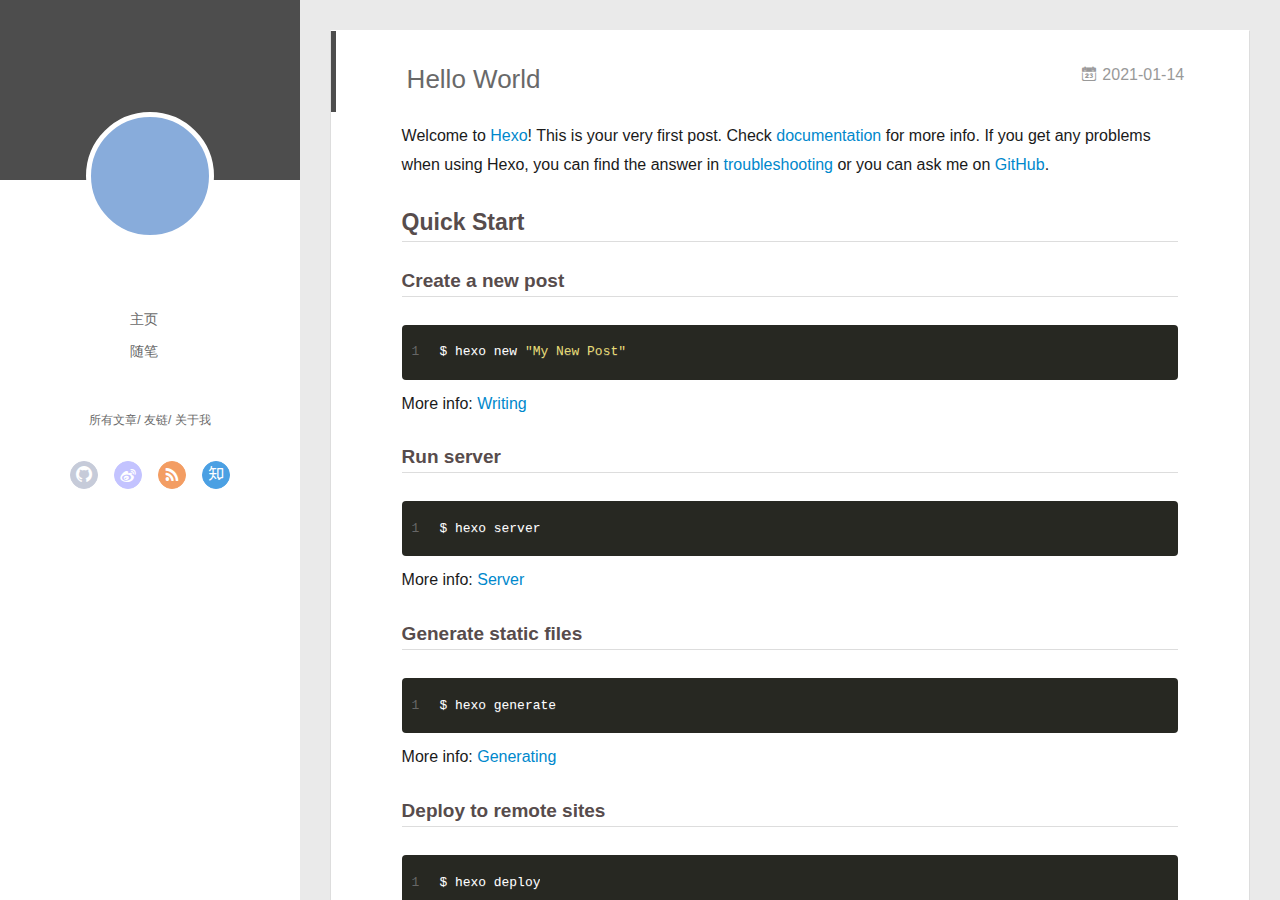
==== index.html @ de4c2cee "Site updated: 2021-01-14 13:20:26" ====
<!DOCTYPE html>
<html>
<head>
  <meta charset="utf-8">
  
  <meta name="renderer" content="webkit">
  <meta http-equiv="X-UA-Compatible" content="IE=edge" >
  <link rel="dns-prefetch" href="http://example.com">
  <title>Hexo</title>
  <meta name="viewport" content="width=device-width, initial-scale=1, maximum-scale=1">
  <meta property="og:type" content="website">
<meta property="og:title" content="Hexo">
<meta property="og:url" content="http://example.com/index.html">
<meta property="og:site_name" content="Hexo">
<meta property="og:locale" content="en_US">
<meta property="article:author" content="John Doe">
<meta name="twitter:card" content="summary">
  
    <link rel="alternative" href="/atom.xml" title="Hexo" type="application/atom+xml">
  
  
    <link rel="icon" href="/favicon.png">
  
  <link rel="stylesheet" type="text/css" href="/./main.0cf68a.css">
  <style type="text/css">
  
    #container.show {
      background: linear-gradient(200deg,#a0cfe4,#e8c37e);
    }
  </style>
  

  

<meta name="generator" content="Hexo 5.3.0"></head>

<body>
  <div id="container" q-class="show:isCtnShow">
    <canvas id="anm-canvas" class="anm-canvas"></canvas>
    <div class="left-col" q-class="show:isShow">
      
<div class="overlay" style="background: #4d4d4d"></div>
<div class="intrude-less">
	<header id="header" class="inner">
		<a href="/" class="profilepic">
			<img src="" class="js-avatar">
		</a>
		<hgroup>
		  <h1 class="header-author"><a href="/"></a></h1>
		</hgroup>
		

		<nav class="header-menu">
			<ul>
			
				<li><a href="/">主页</a></li>
	        
				<li><a href="/tags/%E9%9A%8F%E7%AC%94/">随笔</a></li>
	        
			</ul>
		</nav>
		<nav class="header-smart-menu">
    		
    			
    			<a q-on="click: openSlider(e, 'innerArchive')" href="javascript:void(0)">所有文章</a>
    			
            
    			
    			<a q-on="click: openSlider(e, 'friends')" href="javascript:void(0)">友链</a>
    			
            
    			
    			<a q-on="click: openSlider(e, 'aboutme')" href="javascript:void(0)">关于我</a>
    			
            
		</nav>
		<nav class="header-nav">
			<div class="social">
				
					<a class="github" target="_blank" href="#" title="github"><i class="icon-github"></i></a>
		        
					<a class="weibo" target="_blank" href="#" title="weibo"><i class="icon-weibo"></i></a>
		        
					<a class="rss" target="_blank" href="#" title="rss"><i class="icon-rss"></i></a>
		        
					<a class="zhihu" target="_blank" href="#" title="zhihu"><i class="icon-zhihu"></i></a>
		        
			</div>
		</nav>
	</header>		
</div>

    </div>
    <div class="mid-col" q-class="show:isShow,hide:isShow|isFalse">
      
<nav id="mobile-nav">
  	<div class="overlay js-overlay" style="background: #4d4d4d"></div>
	<div class="btnctn js-mobile-btnctn">
  		<div class="slider-trigger list" q-on="click: openSlider(e)"><i class="icon icon-sort"></i></div>
	</div>
	<div class="intrude-less">
		<header id="header" class="inner">
			<div class="profilepic">
				<img src="" class="js-avatar">
			</div>
			<hgroup>
			  <h1 class="header-author js-header-author"></h1>
			</hgroup>
			
			
			
				
			
				
			
			
			
			<nav class="header-nav">
				<div class="social">
					
						<a class="github" target="_blank" href="#" title="github"><i class="icon-github"></i></a>
			        
						<a class="weibo" target="_blank" href="#" title="weibo"><i class="icon-weibo"></i></a>
			        
						<a class="rss" target="_blank" href="#" title="rss"><i class="icon-rss"></i></a>
			        
						<a class="zhihu" target="_blank" href="#" title="zhihu"><i class="icon-zhihu"></i></a>
			        
				</div>
			</nav>

			<nav class="header-menu js-header-menu">
				<ul style="width: 50%">
				
				
					<li style="width: 50%"><a href="/">主页</a></li>
		        
					<li style="width: 50%"><a href="/tags/%E9%9A%8F%E7%AC%94/">随笔</a></li>
		        
				</ul>
			</nav>
		</header>				
	</div>
	<div class="mobile-mask" style="display:none" q-show="isShow"></div>
</nav>

      <div id="wrapper" class="body-wrap">
        <div class="menu-l">
          <div class="canvas-wrap">
            <canvas data-colors="#eaeaea" data-sectionHeight="100" data-contentId="js-content" id="myCanvas1" class="anm-canvas"></canvas>
          </div>
          <div id="js-content" class="content-ll">
            
  
    <article id="post-hello-world" class="article article-type-post  article-index" itemscope itemprop="blogPost">
  <div class="article-inner">
    
      <header class="article-header">
        
  
    <h1 itemprop="name">
      <a class="article-title" href="/2021/01/14/hello-world/">Hello World</a>
    </h1>
  

        
        <a href="/2021/01/14/hello-world/" class="archive-article-date">
  	<time datetime="2021-01-14T01:09:55.200Z" itemprop="datePublished"><i class="icon-calendar icon"></i>2021-01-14</time>
</a>
        
      </header>
    
    <div class="article-entry" itemprop="articleBody">
      
        <p>Welcome to <a target="_blank" rel="noopener" href="https://hexo.io/">Hexo</a>! This is your very first post. Check <a target="_blank" rel="noopener" href="https://hexo.io/docs/">documentation</a> for more info. If you get any problems when using Hexo, you can find the answer in <a target="_blank" rel="noopener" href="https://hexo.io/docs/troubleshooting.html">troubleshooting</a> or you can ask me on <a target="_blank" rel="noopener" href="https://github.com/hexojs/hexo/issues">GitHub</a>.</p>
<h2 id="Quick-Start"><a href="#Quick-Start" class="headerlink" title="Quick Start"></a>Quick Start</h2><h3 id="Create-a-new-post"><a href="#Create-a-new-post" class="headerlink" title="Create a new post"></a>Create a new post</h3><figure class="highlight bash"><table><tr><td class="gutter"><pre><span class="line">1</span><br></pre></td><td class="code"><pre><span class="line">$ hexo new <span class="string">&quot;My New Post&quot;</span></span><br></pre></td></tr></table></figure>
<p>More info: <a target="_blank" rel="noopener" href="https://hexo.io/docs/writing.html">Writing</a></p>
<h3 id="Run-server"><a href="#Run-server" class="headerlink" title="Run server"></a>Run server</h3><figure class="highlight bash"><table><tr><td class="gutter"><pre><span class="line">1</span><br></pre></td><td class="code"><pre><span class="line">$ hexo server</span><br></pre></td></tr></table></figure>
<p>More info: <a target="_blank" rel="noopener" href="https://hexo.io/docs/server.html">Server</a></p>
<h3 id="Generate-static-files"><a href="#Generate-static-files" class="headerlink" title="Generate static files"></a>Generate static files</h3><figure class="highlight bash"><table><tr><td class="gutter"><pre><span class="line">1</span><br></pre></td><td class="code"><pre><span class="line">$ hexo generate</span><br></pre></td></tr></table></figure>
<p>More info: <a target="_blank" rel="noopener" href="https://hexo.io/docs/generating.html">Generating</a></p>
<h3 id="Deploy-to-remote-sites"><a href="#Deploy-to-remote-sites" class="headerlink" title="Deploy to remote sites"></a>Deploy to remote sites</h3><figure class="highlight bash"><table><tr><td class="gutter"><pre><span class="line">1</span><br></pre></td><td class="code"><pre><span class="line">$ hexo deploy</span><br></pre></td></tr></table></figure>
<p>More info: <a target="_blank" rel="noopener" href="https://hexo.io/docs/one-command-deployment.html">Deployment</a></p>

      

      
    </div>
    <div class="article-info article-info-index">
      
      
      

      
        <p class="article-more-link">
          <a class="article-more-a" href="/2021/01/14/hello-world/">展开全文 >></a>
        </p>
      

      
      <div class="clearfix"></div>
    </div>
  </div>
</article>

<aside class="wrap-side-operation">
    <div class="mod-side-operation">
        
        <div class="jump-container" id="js-jump-container" style="display:none;">
            <a href="javascript:void(0)" class="mod-side-operation__jump-to-top">
                <i class="icon-font icon-back"></i>
            </a>
            <div id="js-jump-plan-container" class="jump-plan-container" style="top: -11px;">
                <i class="icon-font icon-plane jump-plane"></i>
            </div>
        </div>
        
        
    </div>
</aside>




  
  


          </div>
        </div>
      </div>
      <footer id="footer">
  <div class="outer">
    <div id="footer-info">
    	<div class="footer-left">
    		&copy; 2021 John Doe
    	</div>
      	<div class="footer-right">
      		<a href="http://hexo.io/" target="_blank">Hexo</a>  Theme <a href="https://github.com/litten/hexo-theme-yilia" target="_blank">Yilia</a> by Litten
      	</div>
    </div>
  </div>
</footer>
    </div>
    <script>
	var yiliaConfig = {
		mathjax: false,
		isHome: true,
		isPost: false,
		isArchive: false,
		isTag: false,
		isCategory: false,
		open_in_new: false,
		toc_hide_index: true,
		root: "/",
		innerArchive: true,
		showTags: false
	}
</script>

<script>!function(t){function n(e){if(r[e])return r[e].exports;var i=r[e]={exports:{},id:e,loaded:!1};return t[e].call(i.exports,i,i.exports,n),i.loaded=!0,i.exports}var r={};n.m=t,n.c=r,n.p="./",n(0)}([function(t,n,r){r(195),t.exports=r(191)},function(t,n,r){var e=r(3),i=r(52),o=r(27),u=r(28),c=r(53),f="prototype",a=function(t,n,r){var s,l,h,v,p=t&a.F,d=t&a.G,y=t&a.S,g=t&a.P,b=t&a.B,m=d?e:y?e[n]||(e[n]={}):(e[n]||{})[f],x=d?i:i[n]||(i[n]={}),w=x[f]||(x[f]={});d&&(r=n);for(s in r)l=!p&&m&&void 0!==m[s],h=(l?m:r)[s],v=b&&l?c(h,e):g&&"function"==typeof h?c(Function.call,h):h,m&&u(m,s,h,t&a.U),x[s]!=h&&o(x,s,v),g&&w[s]!=h&&(w[s]=h)};e.core=i,a.F=1,a.G=2,a.S=4,a.P=8,a.B=16,a.W=32,a.U=64,a.R=128,t.exports=a},function(t,n,r){var e=r(6);t.exports=function(t){if(!e(t))throw TypeError(t+" is not an object!");return t}},function(t,n){var r=t.exports="undefined"!=typeof window&&window.Math==Math?window:"undefined"!=typeof self&&self.Math==Math?self:Function("return this")();"number"==typeof __g&&(__g=r)},function(t,n){t.exports=function(t){try{return!!t()}catch(t){return!0}}},function(t,n){var r=t.exports="undefined"!=typeof window&&window.Math==Math?window:"undefined"!=typeof self&&self.Math==Math?self:Function("return this")();"number"==typeof __g&&(__g=r)},function(t,n){t.exports=function(t){return"object"==typeof t?null!==t:"function"==typeof t}},function(t,n,r){var e=r(126)("wks"),i=r(76),o=r(3).Symbol,u="function"==typeof o;(t.exports=function(t){return e[t]||(e[t]=u&&o[t]||(u?o:i)("Symbol."+t))}).store=e},function(t,n){var r={}.hasOwnProperty;t.exports=function(t,n){return r.call(t,n)}},function(t,n,r){var e=r(94),i=r(33);t.exports=function(t){return e(i(t))}},function(t,n,r){t.exports=!r(4)(function(){return 7!=Object.defineProperty({},"a",{get:function(){return 7}}).a})},function(t,n,r){var e=r(2),i=r(167),o=r(50),u=Object.defineProperty;n.f=r(10)?Object.defineProperty:function(t,n,r){if(e(t),n=o(n,!0),e(r),i)try{return u(t,n,r)}catch(t){}if("get"in r||"set"in r)throw TypeError("Accessors not supported!");return"value"in r&&(t[n]=r.value),t}},function(t,n,r){t.exports=!r(18)(function(){return 7!=Object.defineProperty({},"a",{get:function(){return 7}}).a})},function(t,n,r){var e=r(14),i=r(22);t.exports=r(12)?function(t,n,r){return e.f(t,n,i(1,r))}:function(t,n,r){return t[n]=r,t}},function(t,n,r){var e=r(20),i=r(58),o=r(42),u=Object.defineProperty;n.f=r(12)?Object.defineProperty:function(t,n,r){if(e(t),n=o(n,!0),e(r),i)try{return u(t,n,r)}catch(t){}if("get"in r||"set"in r)throw TypeError("Accessors not supported!");return"value"in r&&(t[n]=r.value),t}},function(t,n,r){var e=r(40)("wks"),i=r(23),o=r(5).Symbol,u="function"==typeof o;(t.exports=function(t){return e[t]||(e[t]=u&&o[t]||(u?o:i)("Symbol."+t))}).store=e},function(t,n,r){var e=r(67),i=Math.min;t.exports=function(t){return t>0?i(e(t),9007199254740991):0}},function(t,n,r){var e=r(46);t.exports=function(t){return Object(e(t))}},function(t,n){t.exports=function(t){try{return!!t()}catch(t){return!0}}},function(t,n,r){var e=r(63),i=r(34);t.exports=Object.keys||function(t){return e(t,i)}},function(t,n,r){var e=r(21);t.exports=function(t){if(!e(t))throw TypeError(t+" is not an object!");return t}},function(t,n){t.exports=function(t){return"object"==typeof t?null!==t:"function"==typeof t}},function(t,n){t.exports=function(t,n){return{enumerable:!(1&t),configurable:!(2&t),writable:!(4&t),value:n}}},function(t,n){var r=0,e=Math.random();t.exports=function(t){return"Symbol(".concat(void 0===t?"":t,")_",(++r+e).toString(36))}},function(t,n){var r={}.hasOwnProperty;t.exports=function(t,n){return r.call(t,n)}},function(t,n){var r=t.exports={version:"2.4.0"};"number"==typeof __e&&(__e=r)},function(t,n){t.exports=function(t){if("function"!=typeof t)throw TypeError(t+" is not a function!");return t}},function(t,n,r){var e=r(11),i=r(66);t.exports=r(10)?function(t,n,r){return e.f(t,n,i(1,r))}:function(t,n,r){return t[n]=r,t}},function(t,n,r){var e=r(3),i=r(27),o=r(24),u=r(76)("src"),c="toString",f=Function[c],a=(""+f).split(c);r(52).inspectSource=function(t){return f.call(t)},(t.exports=function(t,n,r,c){var f="function"==typeof r;f&&(o(r,"name")||i(r,"name",n)),t[n]!==r&&(f&&(o(r,u)||i(r,u,t[n]?""+t[n]:a.join(String(n)))),t===e?t[n]=r:c?t[n]?t[n]=r:i(t,n,r):(delete t[n],i(t,n,r)))})(Function.prototype,c,function(){return"function"==typeof this&&this[u]||f.call(this)})},function(t,n,r){var e=r(1),i=r(4),o=r(46),u=function(t,n,r,e){var i=String(o(t)),u="<"+n;return""!==r&&(u+=" "+r+'="'+String(e).replace(/"/g,"&quot;")+'"'),u+">"+i+"</"+n+">"};t.exports=function(t,n){var r={};r[t]=n(u),e(e.P+e.F*i(function(){var n=""[t]('"');return n!==n.toLowerCase()||n.split('"').length>3}),"String",r)}},function(t,n,r){var e=r(115),i=r(46);t.exports=function(t){return e(i(t))}},function(t,n,r){var e=r(116),i=r(66),o=r(30),u=r(50),c=r(24),f=r(167),a=Object.getOwnPropertyDescriptor;n.f=r(10)?a:function(t,n){if(t=o(t),n=u(n,!0),f)try{return a(t,n)}catch(t){}if(c(t,n))return i(!e.f.call(t,n),t[n])}},function(t,n,r){var e=r(24),i=r(17),o=r(145)("IE_PROTO"),u=Object.prototype;t.exports=Object.getPrototypeOf||function(t){return t=i(t),e(t,o)?t[o]:"function"==typeof t.constructor&&t instanceof t.constructor?t.constructor.prototype:t instanceof Object?u:null}},function(t,n){t.exports=function(t){if(void 0==t)throw TypeError("Can't call method on  "+t);return t}},function(t,n){t.exports="constructor,hasOwnProperty,isPrototypeOf,propertyIsEnumerable,toLocaleString,toString,valueOf".split(",")},function(t,n){t.exports={}},function(t,n){t.exports=!0},function(t,n){n.f={}.propertyIsEnumerable},function(t,n,r){var e=r(14).f,i=r(8),o=r(15)("toStringTag");t.exports=function(t,n,r){t&&!i(t=r?t:t.prototype,o)&&e(t,o,{configurable:!0,value:n})}},function(t,n,r){var e=r(40)("keys"),i=r(23);t.exports=function(t){return e[t]||(e[t]=i(t))}},function(t,n,r){var e=r(5),i="__core-js_shared__",o=e[i]||(e[i]={});t.exports=function(t){return o[t]||(o[t]={})}},function(t,n){var r=Math.ceil,e=Math.floor;t.exports=function(t){return isNaN(t=+t)?0:(t>0?e:r)(t)}},function(t,n,r){var e=r(21);t.exports=function(t,n){if(!e(t))return t;var r,i;if(n&&"function"==typeof(r=t.toString)&&!e(i=r.call(t)))return i;if("function"==typeof(r=t.valueOf)&&!e(i=r.call(t)))return i;if(!n&&"function"==typeof(r=t.toString)&&!e(i=r.call(t)))return i;throw TypeError("Can't convert object to primitive value")}},function(t,n,r){var e=r(5),i=r(25),o=r(36),u=r(44),c=r(14).f;t.exports=function(t){var n=i.Symbol||(i.Symbol=o?{}:e.Symbol||{});"_"==t.charAt(0)||t in n||c(n,t,{value:u.f(t)})}},function(t,n,r){n.f=r(15)},function(t,n){var r={}.toString;t.exports=function(t){return r.call(t).slice(8,-1)}},function(t,n){t.exports=function(t){if(void 0==t)throw TypeError("Can't call method on  "+t);return t}},function(t,n,r){var e=r(4);t.exports=function(t,n){return!!t&&e(function(){n?t.call(null,function(){},1):t.call(null)})}},function(t,n,r){var e=r(53),i=r(115),o=r(17),u=r(16),c=r(203);t.exports=function(t,n){var r=1==t,f=2==t,a=3==t,s=4==t,l=6==t,h=5==t||l,v=n||c;return function(n,c,p){for(var d,y,g=o(n),b=i(g),m=e(c,p,3),x=u(b.length),w=0,S=r?v(n,x):f?v(n,0):void 0;x>w;w++)if((h||w in b)&&(d=b[w],y=m(d,w,g),t))if(r)S[w]=y;else if(y)switch(t){case 3:return!0;case 5:return d;case 6:return w;case 2:S.push(d)}else if(s)return!1;return l?-1:a||s?s:S}}},function(t,n,r){var e=r(1),i=r(52),o=r(4);t.exports=function(t,n){var r=(i.Object||{})[t]||Object[t],u={};u[t]=n(r),e(e.S+e.F*o(function(){r(1)}),"Object",u)}},function(t,n,r){var e=r(6);t.exports=function(t,n){if(!e(t))return t;var r,i;if(n&&"function"==typeof(r=t.toString)&&!e(i=r.call(t)))return i;if("function"==typeof(r=t.valueOf)&&!e(i=r.call(t)))return i;if(!n&&"function"==typeof(r=t.toString)&&!e(i=r.call(t)))return i;throw TypeError("Can't convert object to primitive value")}},function(t,n,r){var e=r(5),i=r(25),o=r(91),u=r(13),c="prototype",f=function(t,n,r){var a,s,l,h=t&f.F,v=t&f.G,p=t&f.S,d=t&f.P,y=t&f.B,g=t&f.W,b=v?i:i[n]||(i[n]={}),m=b[c],x=v?e:p?e[n]:(e[n]||{})[c];v&&(r=n);for(a in r)(s=!h&&x&&void 0!==x[a])&&a in b||(l=s?x[a]:r[a],b[a]=v&&"function"!=typeof x[a]?r[a]:y&&s?o(l,e):g&&x[a]==l?function(t){var n=function(n,r,e){if(this instanceof t){switch(arguments.length){case 0:return new t;case 1:return new t(n);case 2:return new t(n,r)}return new t(n,r,e)}return t.apply(this,arguments)};return n[c]=t[c],n}(l):d&&"function"==typeof l?o(Function.call,l):l,d&&((b.virtual||(b.virtual={}))[a]=l,t&f.R&&m&&!m[a]&&u(m,a,l)))};f.F=1,f.G=2,f.S=4,f.P=8,f.B=16,f.W=32,f.U=64,f.R=128,t.exports=f},function(t,n){var r=t.exports={version:"2.4.0"};"number"==typeof __e&&(__e=r)},function(t,n,r){var e=r(26);t.exports=function(t,n,r){if(e(t),void 0===n)return t;switch(r){case 1:return function(r){return t.call(n,r)};case 2:return function(r,e){return t.call(n,r,e)};case 3:return function(r,e,i){return t.call(n,r,e,i)}}return function(){return t.apply(n,arguments)}}},function(t,n,r){var e=r(183),i=r(1),o=r(126)("metadata"),u=o.store||(o.store=new(r(186))),c=function(t,n,r){var i=u.get(t);if(!i){if(!r)return;u.set(t,i=new e)}var o=i.get(n);if(!o){if(!r)return;i.set(n,o=new e)}return o},f=function(t,n,r){var e=c(n,r,!1);return void 0!==e&&e.has(t)},a=function(t,n,r){var e=c(n,r,!1);return void 0===e?void 0:e.get(t)},s=function(t,n,r,e){c(r,e,!0).set(t,n)},l=function(t,n){var r=c(t,n,!1),e=[];return r&&r.forEach(function(t,n){e.push(n)}),e},h=function(t){return void 0===t||"symbol"==typeof t?t:String(t)},v=function(t){i(i.S,"Reflect",t)};t.exports={store:u,map:c,has:f,get:a,set:s,keys:l,key:h,exp:v}},function(t,n,r){"use strict";if(r(10)){var e=r(69),i=r(3),o=r(4),u=r(1),c=r(127),f=r(152),a=r(53),s=r(68),l=r(66),h=r(27),v=r(73),p=r(67),d=r(16),y=r(75),g=r(50),b=r(24),m=r(180),x=r(114),w=r(6),S=r(17),_=r(137),O=r(70),E=r(32),P=r(71).f,j=r(154),F=r(76),M=r(7),A=r(48),N=r(117),T=r(146),I=r(155),k=r(80),L=r(123),R=r(74),C=r(130),D=r(160),U=r(11),W=r(31),G=U.f,B=W.f,V=i.RangeError,z=i.TypeError,q=i.Uint8Array,K="ArrayBuffer",J="Shared"+K,Y="BYTES_PER_ELEMENT",H="prototype",$=Array[H],X=f.ArrayBuffer,Q=f.DataView,Z=A(0),tt=A(2),nt=A(3),rt=A(4),et=A(5),it=A(6),ot=N(!0),ut=N(!1),ct=I.values,ft=I.keys,at=I.entries,st=$.lastIndexOf,lt=$.reduce,ht=$.reduceRight,vt=$.join,pt=$.sort,dt=$.slice,yt=$.toString,gt=$.toLocaleString,bt=M("iterator"),mt=M("toStringTag"),xt=F("typed_constructor"),wt=F("def_constructor"),St=c.CONSTR,_t=c.TYPED,Ot=c.VIEW,Et="Wrong length!",Pt=A(1,function(t,n){return Tt(T(t,t[wt]),n)}),jt=o(function(){return 1===new q(new Uint16Array([1]).buffer)[0]}),Ft=!!q&&!!q[H].set&&o(function(){new q(1).set({})}),Mt=function(t,n){if(void 0===t)throw z(Et);var r=+t,e=d(t);if(n&&!m(r,e))throw V(Et);return e},At=function(t,n){var r=p(t);if(r<0||r%n)throw V("Wrong offset!");return r},Nt=function(t){if(w(t)&&_t in t)return t;throw z(t+" is not a typed array!")},Tt=function(t,n){if(!(w(t)&&xt in t))throw z("It is not a typed array constructor!");return new t(n)},It=function(t,n){return kt(T(t,t[wt]),n)},kt=function(t,n){for(var r=0,e=n.length,i=Tt(t,e);e>r;)i[r]=n[r++];return i},Lt=function(t,n,r){G(t,n,{get:function(){return this._d[r]}})},Rt=function(t){var n,r,e,i,o,u,c=S(t),f=arguments.length,s=f>1?arguments[1]:void 0,l=void 0!==s,h=j(c);if(void 0!=h&&!_(h)){for(u=h.call(c),e=[],n=0;!(o=u.next()).done;n++)e.push(o.value);c=e}for(l&&f>2&&(s=a(s,arguments[2],2)),n=0,r=d(c.length),i=Tt(this,r);r>n;n++)i[n]=l?s(c[n],n):c[n];return i},Ct=function(){for(var t=0,n=arguments.length,r=Tt(this,n);n>t;)r[t]=arguments[t++];return r},Dt=!!q&&o(function(){gt.call(new q(1))}),Ut=function(){return gt.apply(Dt?dt.call(Nt(this)):Nt(this),arguments)},Wt={copyWithin:function(t,n){return D.call(Nt(this),t,n,arguments.length>2?arguments[2]:void 0)},every:function(t){return rt(Nt(this),t,arguments.length>1?arguments[1]:void 0)},fill:function(t){return C.apply(Nt(this),arguments)},filter:function(t){return It(this,tt(Nt(this),t,arguments.length>1?arguments[1]:void 0))},find:function(t){return et(Nt(this),t,arguments.length>1?arguments[1]:void 0)},findIndex:function(t){return it(Nt(this),t,arguments.length>1?arguments[1]:void 0)},forEach:function(t){Z(Nt(this),t,arguments.length>1?arguments[1]:void 0)},indexOf:function(t){return ut(Nt(this),t,arguments.length>1?arguments[1]:void 0)},includes:function(t){return ot(Nt(this),t,arguments.length>1?arguments[1]:void 0)},join:function(t){return vt.apply(Nt(this),arguments)},lastIndexOf:function(t){return st.apply(Nt(this),arguments)},map:function(t){return Pt(Nt(this),t,arguments.length>1?arguments[1]:void 0)},reduce:function(t){return lt.apply(Nt(this),arguments)},reduceRight:function(t){return ht.apply(Nt(this),arguments)},reverse:function(){for(var t,n=this,r=Nt(n).length,e=Math.floor(r/2),i=0;i<e;)t=n[i],n[i++]=n[--r],n[r]=t;return n},some:function(t){return nt(Nt(this),t,arguments.length>1?arguments[1]:void 0)},sort:function(t){return pt.call(Nt(this),t)},subarray:function(t,n){var r=Nt(this),e=r.length,i=y(t,e);return new(T(r,r[wt]))(r.buffer,r.byteOffset+i*r.BYTES_PER_ELEMENT,d((void 0===n?e:y(n,e))-i))}},Gt=function(t,n){return It(this,dt.call(Nt(this),t,n))},Bt=function(t){Nt(this);var n=At(arguments[1],1),r=this.length,e=S(t),i=d(e.length),o=0;if(i+n>r)throw V(Et);for(;o<i;)this[n+o]=e[o++]},Vt={entries:function(){return at.call(Nt(this))},keys:function(){return ft.call(Nt(this))},values:function(){return ct.call(Nt(this))}},zt=function(t,n){return w(t)&&t[_t]&&"symbol"!=typeof n&&n in t&&String(+n)==String(n)},qt=function(t,n){return zt(t,n=g(n,!0))?l(2,t[n]):B(t,n)},Kt=function(t,n,r){return!(zt(t,n=g(n,!0))&&w(r)&&b(r,"value"))||b(r,"get")||b(r,"set")||r.configurable||b(r,"writable")&&!r.writable||b(r,"enumerable")&&!r.enumerable?G(t,n,r):(t[n]=r.value,t)};St||(W.f=qt,U.f=Kt),u(u.S+u.F*!St,"Object",{getOwnPropertyDescriptor:qt,defineProperty:Kt}),o(function(){yt.call({})})&&(yt=gt=function(){return vt.call(this)});var Jt=v({},Wt);v(Jt,Vt),h(Jt,bt,Vt.values),v(Jt,{slice:Gt,set:Bt,constructor:function(){},toString:yt,toLocaleString:Ut}),Lt(Jt,"buffer","b"),Lt(Jt,"byteOffset","o"),Lt(Jt,"byteLength","l"),Lt(Jt,"length","e"),G(Jt,mt,{get:function(){return this[_t]}}),t.exports=function(t,n,r,f){f=!!f;var a=t+(f?"Clamped":"")+"Array",l="Uint8Array"!=a,v="get"+t,p="set"+t,y=i[a],g=y||{},b=y&&E(y),m=!y||!c.ABV,S={},_=y&&y[H],j=function(t,r){var e=t._d;return e.v[v](r*n+e.o,jt)},F=function(t,r,e){var i=t._d;f&&(e=(e=Math.round(e))<0?0:e>255?255:255&e),i.v[p](r*n+i.o,e,jt)},M=function(t,n){G(t,n,{get:function(){return j(this,n)},set:function(t){return F(this,n,t)},enumerable:!0})};m?(y=r(function(t,r,e,i){s(t,y,a,"_d");var o,u,c,f,l=0,v=0;if(w(r)){if(!(r instanceof X||(f=x(r))==K||f==J))return _t in r?kt(y,r):Rt.call(y,r);o=r,v=At(e,n);var p=r.byteLength;if(void 0===i){if(p%n)throw V(Et);if((u=p-v)<0)throw V(Et)}else if((u=d(i)*n)+v>p)throw V(Et);c=u/n}else c=Mt(r,!0),u=c*n,o=new X(u);for(h(t,"_d",{b:o,o:v,l:u,e:c,v:new Q(o)});l<c;)M(t,l++)}),_=y[H]=O(Jt),h(_,"constructor",y)):L(function(t){new y(null),new y(t)},!0)||(y=r(function(t,r,e,i){s(t,y,a);var o;return w(r)?r instanceof X||(o=x(r))==K||o==J?void 0!==i?new g(r,At(e,n),i):void 0!==e?new g(r,At(e,n)):new g(r):_t in r?kt(y,r):Rt.call(y,r):new g(Mt(r,l))}),Z(b!==Function.prototype?P(g).concat(P(b)):P(g),function(t){t in y||h(y,t,g[t])}),y[H]=_,e||(_.constructor=y));var A=_[bt],N=!!A&&("values"==A.name||void 0==A.name),T=Vt.values;h(y,xt,!0),h(_,_t,a),h(_,Ot,!0),h(_,wt,y),(f?new y(1)[mt]==a:mt in _)||G(_,mt,{get:function(){return a}}),S[a]=y,u(u.G+u.W+u.F*(y!=g),S),u(u.S,a,{BYTES_PER_ELEMENT:n,from:Rt,of:Ct}),Y in _||h(_,Y,n),u(u.P,a,Wt),R(a),u(u.P+u.F*Ft,a,{set:Bt}),u(u.P+u.F*!N,a,Vt),u(u.P+u.F*(_.toString!=yt),a,{toString:yt}),u(u.P+u.F*o(function(){new y(1).slice()}),a,{slice:Gt}),u(u.P+u.F*(o(function(){return[1,2].toLocaleString()!=new y([1,2]).toLocaleString()})||!o(function(){_.toLocaleString.call([1,2])})),a,{toLocaleString:Ut}),k[a]=N?A:T,e||N||h(_,bt,T)}}else t.exports=function(){}},function(t,n){var r={}.toString;t.exports=function(t){return r.call(t).slice(8,-1)}},function(t,n,r){var e=r(21),i=r(5).document,o=e(i)&&e(i.createElement);t.exports=function(t){return o?i.createElement(t):{}}},function(t,n,r){t.exports=!r(12)&&!r(18)(function(){return 7!=Object.defineProperty(r(57)("div"),"a",{get:function(){return 7}}).a})},function(t,n,r){"use strict";var e=r(36),i=r(51),o=r(64),u=r(13),c=r(8),f=r(35),a=r(96),s=r(38),l=r(103),h=r(15)("iterator"),v=!([].keys&&"next"in[].keys()),p="keys",d="values",y=function(){return this};t.exports=function(t,n,r,g,b,m,x){a(r,n,g);var w,S,_,O=function(t){if(!v&&t in F)return F[t];switch(t){case p:case d:return function(){return new r(this,t)}}return function(){return new r(this,t)}},E=n+" Iterator",P=b==d,j=!1,F=t.prototype,M=F[h]||F["@@iterator"]||b&&F[b],A=M||O(b),N=b?P?O("entries"):A:void 0,T="Array"==n?F.entries||M:M;if(T&&(_=l(T.call(new t)))!==Object.prototype&&(s(_,E,!0),e||c(_,h)||u(_,h,y)),P&&M&&M.name!==d&&(j=!0,A=function(){return M.call(this)}),e&&!x||!v&&!j&&F[h]||u(F,h,A),f[n]=A,f[E]=y,b)if(w={values:P?A:O(d),keys:m?A:O(p),entries:N},x)for(S in w)S in F||o(F,S,w[S]);else i(i.P+i.F*(v||j),n,w);return w}},function(t,n,r){var e=r(20),i=r(100),o=r(34),u=r(39)("IE_PROTO"),c=function(){},f="prototype",a=function(){var t,n=r(57)("iframe"),e=o.length;for(n.style.display="none",r(93).appendChild(n),n.src="javascript:",t=n.contentWindow.document,t.open(),t.write("<script>document.F=Object<\/script>"),t.close(),a=t.F;e--;)delete a[f][o[e]];return a()};t.exports=Object.create||function(t,n){var r;return null!==t?(c[f]=e(t),r=new c,c[f]=null,r[u]=t):r=a(),void 0===n?r:i(r,n)}},function(t,n,r){var e=r(63),i=r(34).concat("length","prototype");n.f=Object.getOwnPropertyNames||function(t){return e(t,i)}},function(t,n){n.f=Object.getOwnPropertySymbols},function(t,n,r){var e=r(8),i=r(9),o=r(90)(!1),u=r(39)("IE_PROTO");t.exports=function(t,n){var r,c=i(t),f=0,a=[];for(r in c)r!=u&&e(c,r)&&a.push(r);for(;n.length>f;)e(c,r=n[f++])&&(~o(a,r)||a.push(r));return a}},function(t,n,r){t.exports=r(13)},function(t,n,r){var e=r(76)("meta"),i=r(6),o=r(24),u=r(11).f,c=0,f=Object.isExtensible||function(){return!0},a=!r(4)(function(){return f(Object.preventExtensions({}))}),s=function(t){u(t,e,{value:{i:"O"+ ++c,w:{}}})},l=function(t,n){if(!i(t))return"symbol"==typeof t?t:("string"==typeof t?"S":"P")+t;if(!o(t,e)){if(!f(t))return"F";if(!n)return"E";s(t)}return t[e].i},h=function(t,n){if(!o(t,e)){if(!f(t))return!0;if(!n)return!1;s(t)}return t[e].w},v=function(t){return a&&p.NEED&&f(t)&&!o(t,e)&&s(t),t},p=t.exports={KEY:e,NEED:!1,fastKey:l,getWeak:h,onFreeze:v}},function(t,n){t.exports=function(t,n){return{enumerable:!(1&t),configurable:!(2&t),writable:!(4&t),value:n}}},function(t,n){var r=Math.ceil,e=Math.floor;t.exports=function(t){return isNaN(t=+t)?0:(t>0?e:r)(t)}},function(t,n){t.exports=function(t,n,r,e){if(!(t instanceof n)||void 0!==e&&e in t)throw TypeError(r+": incorrect invocation!");return t}},function(t,n){t.exports=!1},function(t,n,r){var e=r(2),i=r(173),o=r(133),u=r(145)("IE_PROTO"),c=function(){},f="prototype",a=function(){var t,n=r(132)("iframe"),e=o.length;for(n.style.display="none",r(135).appendChild(n),n.src="javascript:",t=n.contentWindow.document,t.open(),t.write("<script>document.F=Object<\/script>"),t.close(),a=t.F;e--;)delete a[f][o[e]];return a()};t.exports=Object.create||function(t,n){var r;return null!==t?(c[f]=e(t),r=new c,c[f]=null,r[u]=t):r=a(),void 0===n?r:i(r,n)}},function(t,n,r){var e=r(175),i=r(133).concat("length","prototype");n.f=Object.getOwnPropertyNames||function(t){return e(t,i)}},function(t,n,r){var e=r(175),i=r(133);t.exports=Object.keys||function(t){return e(t,i)}},function(t,n,r){var e=r(28);t.exports=function(t,n,r){for(var i in n)e(t,i,n[i],r);return t}},function(t,n,r){"use strict";var e=r(3),i=r(11),o=r(10),u=r(7)("species");t.exports=function(t){var n=e[t];o&&n&&!n[u]&&i.f(n,u,{configurable:!0,get:function(){return this}})}},function(t,n,r){var e=r(67),i=Math.max,o=Math.min;t.exports=function(t,n){return t=e(t),t<0?i(t+n,0):o(t,n)}},function(t,n){var r=0,e=Math.random();t.exports=function(t){return"Symbol(".concat(void 0===t?"":t,")_",(++r+e).toString(36))}},function(t,n,r){var e=r(33);t.exports=function(t){return Object(e(t))}},function(t,n,r){var e=r(7)("unscopables"),i=Array.prototype;void 0==i[e]&&r(27)(i,e,{}),t.exports=function(t){i[e][t]=!0}},function(t,n,r){var e=r(53),i=r(169),o=r(137),u=r(2),c=r(16),f=r(154),a={},s={},n=t.exports=function(t,n,r,l,h){var v,p,d,y,g=h?function(){return t}:f(t),b=e(r,l,n?2:1),m=0;if("function"!=typeof g)throw TypeError(t+" is not iterable!");if(o(g)){for(v=c(t.length);v>m;m++)if((y=n?b(u(p=t[m])[0],p[1]):b(t[m]))===a||y===s)return y}else for(d=g.call(t);!(p=d.next()).done;)if((y=i(d,b,p.value,n))===a||y===s)return y};n.BREAK=a,n.RETURN=s},function(t,n){t.exports={}},function(t,n,r){var e=r(11).f,i=r(24),o=r(7)("toStringTag");t.exports=function(t,n,r){t&&!i(t=r?t:t.prototype,o)&&e(t,o,{configurable:!0,value:n})}},function(t,n,r){var e=r(1),i=r(46),o=r(4),u=r(150),c="["+u+"]",f="​",a=RegExp("^"+c+c+"*"),s=RegExp(c+c+"*$"),l=function(t,n,r){var i={},c=o(function(){return!!u[t]()||f[t]()!=f}),a=i[t]=c?n(h):u[t];r&&(i[r]=a),e(e.P+e.F*c,"String",i)},h=l.trim=function(t,n){return t=String(i(t)),1&n&&(t=t.replace(a,"")),2&n&&(t=t.replace(s,"")),t};t.exports=l},function(t,n,r){t.exports={default:r(86),__esModule:!0}},function(t,n,r){t.exports={default:r(87),__esModule:!0}},function(t,n,r){"use strict";function e(t){return t&&t.__esModule?t:{default:t}}n.__esModule=!0;var i=r(84),o=e(i),u=r(83),c=e(u),f="function"==typeof c.default&&"symbol"==typeof o.default?function(t){return typeof t}:function(t){return t&&"function"==typeof c.default&&t.constructor===c.default&&t!==c.default.prototype?"symbol":typeof t};n.default="function"==typeof c.default&&"symbol"===f(o.default)?function(t){return void 0===t?"undefined":f(t)}:function(t){return t&&"function"==typeof c.default&&t.constructor===c.default&&t!==c.default.prototype?"symbol":void 0===t?"undefined":f(t)}},function(t,n,r){r(110),r(108),r(111),r(112),t.exports=r(25).Symbol},function(t,n,r){r(109),r(113),t.exports=r(44).f("iterator")},function(t,n){t.exports=function(t){if("function"!=typeof t)throw TypeError(t+" is not a function!");return t}},function(t,n){t.exports=function(){}},function(t,n,r){var e=r(9),i=r(106),o=r(105);t.exports=function(t){return function(n,r,u){var c,f=e(n),a=i(f.length),s=o(u,a);if(t&&r!=r){for(;a>s;)if((c=f[s++])!=c)return!0}else for(;a>s;s++)if((t||s in f)&&f[s]===r)return t||s||0;return!t&&-1}}},function(t,n,r){var e=r(88);t.exports=function(t,n,r){if(e(t),void 0===n)return t;switch(r){case 1:return function(r){return t.call(n,r)};case 2:return function(r,e){return t.call(n,r,e)};case 3:return function(r,e,i){return t.call(n,r,e,i)}}return function(){return t.apply(n,arguments)}}},function(t,n,r){var e=r(19),i=r(62),o=r(37);t.exports=function(t){var n=e(t),r=i.f;if(r)for(var u,c=r(t),f=o.f,a=0;c.length>a;)f.call(t,u=c[a++])&&n.push(u);return n}},function(t,n,r){t.exports=r(5).document&&document.documentElement},function(t,n,r){var e=r(56);t.exports=Object("z").propertyIsEnumerable(0)?Object:function(t){return"String"==e(t)?t.split(""):Object(t)}},function(t,n,r){var e=r(56);t.exports=Array.isArray||function(t){return"Array"==e(t)}},function(t,n,r){"use strict";var e=r(60),i=r(22),o=r(38),u={};r(13)(u,r(15)("iterator"),function(){return this}),t.exports=function(t,n,r){t.prototype=e(u,{next:i(1,r)}),o(t,n+" Iterator")}},function(t,n){t.exports=function(t,n){return{value:n,done:!!t}}},function(t,n,r){var e=r(19),i=r(9);t.exports=function(t,n){for(var r,o=i(t),u=e(o),c=u.length,f=0;c>f;)if(o[r=u[f++]]===n)return r}},function(t,n,r){var e=r(23)("meta"),i=r(21),o=r(8),u=r(14).f,c=0,f=Object.isExtensible||function(){return!0},a=!r(18)(function(){return f(Object.preventExtensions({}))}),s=function(t){u(t,e,{value:{i:"O"+ ++c,w:{}}})},l=function(t,n){if(!i(t))return"symbol"==typeof t?t:("string"==typeof t?"S":"P")+t;if(!o(t,e)){if(!f(t))return"F";if(!n)return"E";s(t)}return t[e].i},h=function(t,n){if(!o(t,e)){if(!f(t))return!0;if(!n)return!1;s(t)}return t[e].w},v=function(t){return a&&p.NEED&&f(t)&&!o(t,e)&&s(t),t},p=t.exports={KEY:e,NEED:!1,fastKey:l,getWeak:h,onFreeze:v}},function(t,n,r){var e=r(14),i=r(20),o=r(19);t.exports=r(12)?Object.defineProperties:function(t,n){i(t);for(var r,u=o(n),c=u.length,f=0;c>f;)e.f(t,r=u[f++],n[r]);return t}},function(t,n,r){var e=r(37),i=r(22),o=r(9),u=r(42),c=r(8),f=r(58),a=Object.getOwnPropertyDescriptor;n.f=r(12)?a:function(t,n){if(t=o(t),n=u(n,!0),f)try{return a(t,n)}catch(t){}if(c(t,n))return i(!e.f.call(t,n),t[n])}},function(t,n,r){var e=r(9),i=r(61).f,o={}.toString,u="object"==typeof window&&window&&Object.getOwnPropertyNames?Object.getOwnPropertyNames(window):[],c=function(t){try{return i(t)}catch(t){return u.slice()}};t.exports.f=function(t){return u&&"[object Window]"==o.call(t)?c(t):i(e(t))}},function(t,n,r){var e=r(8),i=r(77),o=r(39)("IE_PROTO"),u=Object.prototype;t.exports=Object.getPrototypeOf||function(t){return t=i(t),e(t,o)?t[o]:"function"==typeof t.constructor&&t instanceof t.constructor?t.constructor.prototype:t instanceof Object?u:null}},function(t,n,r){var e=r(41),i=r(33);t.exports=function(t){return function(n,r){var o,u,c=String(i(n)),f=e(r),a=c.length;return f<0||f>=a?t?"":void 0:(o=c.charCodeAt(f),o<55296||o>56319||f+1===a||(u=c.charCodeAt(f+1))<56320||u>57343?t?c.charAt(f):o:t?c.slice(f,f+2):u-56320+(o-55296<<10)+65536)}}},function(t,n,r){var e=r(41),i=Math.max,o=Math.min;t.exports=function(t,n){return t=e(t),t<0?i(t+n,0):o(t,n)}},function(t,n,r){var e=r(41),i=Math.min;t.exports=function(t){return t>0?i(e(t),9007199254740991):0}},function(t,n,r){"use strict";var e=r(89),i=r(97),o=r(35),u=r(9);t.exports=r(59)(Array,"Array",function(t,n){this._t=u(t),this._i=0,this._k=n},function(){var t=this._t,n=this._k,r=this._i++;return!t||r>=t.length?(this._t=void 0,i(1)):"keys"==n?i(0,r):"values"==n?i(0,t[r]):i(0,[r,t[r]])},"values"),o.Arguments=o.Array,e("keys"),e("values"),e("entries")},function(t,n){},function(t,n,r){"use strict";var e=r(104)(!0);r(59)(String,"String",function(t){this._t=String(t),this._i=0},function(){var t,n=this._t,r=this._i;return r>=n.length?{value:void 0,done:!0}:(t=e(n,r),this._i+=t.length,{value:t,done:!1})})},function(t,n,r){"use strict";var e=r(5),i=r(8),o=r(12),u=r(51),c=r(64),f=r(99).KEY,a=r(18),s=r(40),l=r(38),h=r(23),v=r(15),p=r(44),d=r(43),y=r(98),g=r(92),b=r(95),m=r(20),x=r(9),w=r(42),S=r(22),_=r(60),O=r(102),E=r(101),P=r(14),j=r(19),F=E.f,M=P.f,A=O.f,N=e.Symbol,T=e.JSON,I=T&&T.stringify,k="prototype",L=v("_hidden"),R=v("toPrimitive"),C={}.propertyIsEnumerable,D=s("symbol-registry"),U=s("symbols"),W=s("op-symbols"),G=Object[k],B="function"==typeof N,V=e.QObject,z=!V||!V[k]||!V[k].findChild,q=o&&a(function(){return 7!=_(M({},"a",{get:function(){return M(this,"a",{value:7}).a}})).a})?function(t,n,r){var e=F(G,n);e&&delete G[n],M(t,n,r),e&&t!==G&&M(G,n,e)}:M,K=function(t){var n=U[t]=_(N[k]);return n._k=t,n},J=B&&"symbol"==typeof N.iterator?function(t){return"symbol"==typeof t}:function(t){return t instanceof N},Y=function(t,n,r){return t===G&&Y(W,n,r),m(t),n=w(n,!0),m(r),i(U,n)?(r.enumerable?(i(t,L)&&t[L][n]&&(t[L][n]=!1),r=_(r,{enumerable:S(0,!1)})):(i(t,L)||M(t,L,S(1,{})),t[L][n]=!0),q(t,n,r)):M(t,n,r)},H=function(t,n){m(t);for(var r,e=g(n=x(n)),i=0,o=e.length;o>i;)Y(t,r=e[i++],n[r]);return t},$=function(t,n){return void 0===n?_(t):H(_(t),n)},X=function(t){var n=C.call(this,t=w(t,!0));return!(this===G&&i(U,t)&&!i(W,t))&&(!(n||!i(this,t)||!i(U,t)||i(this,L)&&this[L][t])||n)},Q=function(t,n){if(t=x(t),n=w(n,!0),t!==G||!i(U,n)||i(W,n)){var r=F(t,n);return!r||!i(U,n)||i(t,L)&&t[L][n]||(r.enumerable=!0),r}},Z=function(t){for(var n,r=A(x(t)),e=[],o=0;r.length>o;)i(U,n=r[o++])||n==L||n==f||e.push(n);return e},tt=function(t){for(var n,r=t===G,e=A(r?W:x(t)),o=[],u=0;e.length>u;)!i(U,n=e[u++])||r&&!i(G,n)||o.push(U[n]);return o};B||(N=function(){if(this instanceof N)throw TypeError("Symbol is not a constructor!");var t=h(arguments.length>0?arguments[0]:void 0),n=function(r){this===G&&n.call(W,r),i(this,L)&&i(this[L],t)&&(this[L][t]=!1),q(this,t,S(1,r))};return o&&z&&q(G,t,{configurable:!0,set:n}),K(t)},c(N[k],"toString",function(){return this._k}),E.f=Q,P.f=Y,r(61).f=O.f=Z,r(37).f=X,r(62).f=tt,o&&!r(36)&&c(G,"propertyIsEnumerable",X,!0),p.f=function(t){return K(v(t))}),u(u.G+u.W+u.F*!B,{Symbol:N});for(var nt="hasInstance,isConcatSpreadable,iterator,match,replace,search,species,split,toPrimitive,toStringTag,unscopables".split(","),rt=0;nt.length>rt;)v(nt[rt++]);for(var nt=j(v.store),rt=0;nt.length>rt;)d(nt[rt++]);u(u.S+u.F*!B,"Symbol",{for:function(t){return i(D,t+="")?D[t]:D[t]=N(t)},keyFor:function(t){if(J(t))return y(D,t);throw TypeError(t+" is not a symbol!")},useSetter:function(){z=!0},useSimple:function(){z=!1}}),u(u.S+u.F*!B,"Object",{create:$,defineProperty:Y,defineProperties:H,getOwnPropertyDescriptor:Q,getOwnPropertyNames:Z,getOwnPropertySymbols:tt}),T&&u(u.S+u.F*(!B||a(function(){var t=N();return"[null]"!=I([t])||"{}"!=I({a:t})||"{}"!=I(Object(t))})),"JSON",{stringify:function(t){if(void 0!==t&&!J(t)){for(var n,r,e=[t],i=1;arguments.length>i;)e.push(arguments[i++]);return n=e[1],"function"==typeof n&&(r=n),!r&&b(n)||(n=function(t,n){if(r&&(n=r.call(this,t,n)),!J(n))return n}),e[1]=n,I.apply(T,e)}}}),N[k][R]||r(13)(N[k],R,N[k].valueOf),l(N,"Symbol"),l(Math,"Math",!0),l(e.JSON,"JSON",!0)},function(t,n,r){r(43)("asyncIterator")},function(t,n,r){r(43)("observable")},function(t,n,r){r(107);for(var e=r(5),i=r(13),o=r(35),u=r(15)("toStringTag"),c=["NodeList","DOMTokenList","MediaList","StyleSheetList","CSSRuleList"],f=0;f<5;f++){var a=c[f],s=e[a],l=s&&s.prototype;l&&!l[u]&&i(l,u,a),o[a]=o.Array}},function(t,n,r){var e=r(45),i=r(7)("toStringTag"),o="Arguments"==e(function(){return arguments}()),u=function(t,n){try{return t[n]}catch(t){}};t.exports=function(t){var n,r,c;return void 0===t?"Undefined":null===t?"Null":"string"==typeof(r=u(n=Object(t),i))?r:o?e(n):"Object"==(c=e(n))&&"function"==typeof n.callee?"Arguments":c}},function(t,n,r){var e=r(45);t.exports=Object("z").propertyIsEnumerable(0)?Object:function(t){return"String"==e(t)?t.split(""):Object(t)}},function(t,n){n.f={}.propertyIsEnumerable},function(t,n,r){var e=r(30),i=r(16),o=r(75);t.exports=function(t){return function(n,r,u){var c,f=e(n),a=i(f.length),s=o(u,a);if(t&&r!=r){for(;a>s;)if((c=f[s++])!=c)return!0}else for(;a>s;s++)if((t||s in f)&&f[s]===r)return t||s||0;return!t&&-1}}},function(t,n,r){"use strict";var e=r(3),i=r(1),o=r(28),u=r(73),c=r(65),f=r(79),a=r(68),s=r(6),l=r(4),h=r(123),v=r(81),p=r(136);t.exports=function(t,n,r,d,y,g){var b=e[t],m=b,x=y?"set":"add",w=m&&m.prototype,S={},_=function(t){var n=w[t];o(w,t,"delete"==t?function(t){return!(g&&!s(t))&&n.call(this,0===t?0:t)}:"has"==t?function(t){return!(g&&!s(t))&&n.call(this,0===t?0:t)}:"get"==t?function(t){return g&&!s(t)?void 0:n.call(this,0===t?0:t)}:"add"==t?function(t){return n.call(this,0===t?0:t),this}:function(t,r){return n.call(this,0===t?0:t,r),this})};if("function"==typeof m&&(g||w.forEach&&!l(function(){(new m).entries().next()}))){var O=new m,E=O[x](g?{}:-0,1)!=O,P=l(function(){O.has(1)}),j=h(function(t){new m(t)}),F=!g&&l(function(){for(var t=new m,n=5;n--;)t[x](n,n);return!t.has(-0)});j||(m=n(function(n,r){a(n,m,t);var e=p(new b,n,m);return void 0!=r&&f(r,y,e[x],e),e}),m.prototype=w,w.constructor=m),(P||F)&&(_("delete"),_("has"),y&&_("get")),(F||E)&&_(x),g&&w.clear&&delete w.clear}else m=d.getConstructor(n,t,y,x),u(m.prototype,r),c.NEED=!0;return v(m,t),S[t]=m,i(i.G+i.W+i.F*(m!=b),S),g||d.setStrong(m,t,y),m}},function(t,n,r){"use strict";var e=r(27),i=r(28),o=r(4),u=r(46),c=r(7);t.exports=function(t,n,r){var f=c(t),a=r(u,f,""[t]),s=a[0],l=a[1];o(function(){var n={};return n[f]=function(){return 7},7!=""[t](n)})&&(i(String.prototype,t,s),e(RegExp.prototype,f,2==n?function(t,n){return l.call(t,this,n)}:function(t){return l.call(t,this)}))}
},function(t,n,r){"use strict";var e=r(2);t.exports=function(){var t=e(this),n="";return t.global&&(n+="g"),t.ignoreCase&&(n+="i"),t.multiline&&(n+="m"),t.unicode&&(n+="u"),t.sticky&&(n+="y"),n}},function(t,n){t.exports=function(t,n,r){var e=void 0===r;switch(n.length){case 0:return e?t():t.call(r);case 1:return e?t(n[0]):t.call(r,n[0]);case 2:return e?t(n[0],n[1]):t.call(r,n[0],n[1]);case 3:return e?t(n[0],n[1],n[2]):t.call(r,n[0],n[1],n[2]);case 4:return e?t(n[0],n[1],n[2],n[3]):t.call(r,n[0],n[1],n[2],n[3])}return t.apply(r,n)}},function(t,n,r){var e=r(6),i=r(45),o=r(7)("match");t.exports=function(t){var n;return e(t)&&(void 0!==(n=t[o])?!!n:"RegExp"==i(t))}},function(t,n,r){var e=r(7)("iterator"),i=!1;try{var o=[7][e]();o.return=function(){i=!0},Array.from(o,function(){throw 2})}catch(t){}t.exports=function(t,n){if(!n&&!i)return!1;var r=!1;try{var o=[7],u=o[e]();u.next=function(){return{done:r=!0}},o[e]=function(){return u},t(o)}catch(t){}return r}},function(t,n,r){t.exports=r(69)||!r(4)(function(){var t=Math.random();__defineSetter__.call(null,t,function(){}),delete r(3)[t]})},function(t,n){n.f=Object.getOwnPropertySymbols},function(t,n,r){var e=r(3),i="__core-js_shared__",o=e[i]||(e[i]={});t.exports=function(t){return o[t]||(o[t]={})}},function(t,n,r){for(var e,i=r(3),o=r(27),u=r(76),c=u("typed_array"),f=u("view"),a=!(!i.ArrayBuffer||!i.DataView),s=a,l=0,h="Int8Array,Uint8Array,Uint8ClampedArray,Int16Array,Uint16Array,Int32Array,Uint32Array,Float32Array,Float64Array".split(",");l<9;)(e=i[h[l++]])?(o(e.prototype,c,!0),o(e.prototype,f,!0)):s=!1;t.exports={ABV:a,CONSTR:s,TYPED:c,VIEW:f}},function(t,n){"use strict";var r={versions:function(){var t=window.navigator.userAgent;return{trident:t.indexOf("Trident")>-1,presto:t.indexOf("Presto")>-1,webKit:t.indexOf("AppleWebKit")>-1,gecko:t.indexOf("Gecko")>-1&&-1==t.indexOf("KHTML"),mobile:!!t.match(/AppleWebKit.*Mobile.*/),ios:!!t.match(/\(i[^;]+;( U;)? CPU.+Mac OS X/),android:t.indexOf("Android")>-1||t.indexOf("Linux")>-1,iPhone:t.indexOf("iPhone")>-1||t.indexOf("Mac")>-1,iPad:t.indexOf("iPad")>-1,webApp:-1==t.indexOf("Safari"),weixin:-1==t.indexOf("MicroMessenger")}}()};t.exports=r},function(t,n,r){"use strict";var e=r(85),i=function(t){return t&&t.__esModule?t:{default:t}}(e),o=function(){function t(t,n,e){return n||e?String.fromCharCode(n||e):r[t]||t}function n(t){return e[t]}var r={"&quot;":'"',"&lt;":"<","&gt;":">","&amp;":"&","&nbsp;":" "},e={};for(var u in r)e[r[u]]=u;return r["&apos;"]="'",e["'"]="&#39;",{encode:function(t){return t?(""+t).replace(/['<> "&]/g,n).replace(/\r?\n/g,"<br/>").replace(/\s/g,"&nbsp;"):""},decode:function(n){return n?(""+n).replace(/<br\s*\/?>/gi,"\n").replace(/&quot;|&lt;|&gt;|&amp;|&nbsp;|&apos;|&#(\d+);|&#(\d+)/g,t).replace(/\u00a0/g," "):""},encodeBase16:function(t){if(!t)return t;t+="";for(var n=[],r=0,e=t.length;e>r;r++)n.push(t.charCodeAt(r).toString(16).toUpperCase());return n.join("")},encodeBase16forJSON:function(t){if(!t)return t;t=t.replace(/[\u4E00-\u9FBF]/gi,function(t){return escape(t).replace("%u","\\u")});for(var n=[],r=0,e=t.length;e>r;r++)n.push(t.charCodeAt(r).toString(16).toUpperCase());return n.join("")},decodeBase16:function(t){if(!t)return t;t+="";for(var n=[],r=0,e=t.length;e>r;r+=2)n.push(String.fromCharCode("0x"+t.slice(r,r+2)));return n.join("")},encodeObject:function(t){if(t instanceof Array)for(var n=0,r=t.length;r>n;n++)t[n]=o.encodeObject(t[n]);else if("object"==(void 0===t?"undefined":(0,i.default)(t)))for(var e in t)t[e]=o.encodeObject(t[e]);else if("string"==typeof t)return o.encode(t);return t},loadScript:function(t){var n=document.createElement("script");document.getElementsByTagName("body")[0].appendChild(n),n.setAttribute("src",t)},addLoadEvent:function(t){var n=window.onload;"function"!=typeof window.onload?window.onload=t:window.onload=function(){n(),t()}}}}();t.exports=o},function(t,n,r){"use strict";var e=r(17),i=r(75),o=r(16);t.exports=function(t){for(var n=e(this),r=o(n.length),u=arguments.length,c=i(u>1?arguments[1]:void 0,r),f=u>2?arguments[2]:void 0,a=void 0===f?r:i(f,r);a>c;)n[c++]=t;return n}},function(t,n,r){"use strict";var e=r(11),i=r(66);t.exports=function(t,n,r){n in t?e.f(t,n,i(0,r)):t[n]=r}},function(t,n,r){var e=r(6),i=r(3).document,o=e(i)&&e(i.createElement);t.exports=function(t){return o?i.createElement(t):{}}},function(t,n){t.exports="constructor,hasOwnProperty,isPrototypeOf,propertyIsEnumerable,toLocaleString,toString,valueOf".split(",")},function(t,n,r){var e=r(7)("match");t.exports=function(t){var n=/./;try{"/./"[t](n)}catch(r){try{return n[e]=!1,!"/./"[t](n)}catch(t){}}return!0}},function(t,n,r){t.exports=r(3).document&&document.documentElement},function(t,n,r){var e=r(6),i=r(144).set;t.exports=function(t,n,r){var o,u=n.constructor;return u!==r&&"function"==typeof u&&(o=u.prototype)!==r.prototype&&e(o)&&i&&i(t,o),t}},function(t,n,r){var e=r(80),i=r(7)("iterator"),o=Array.prototype;t.exports=function(t){return void 0!==t&&(e.Array===t||o[i]===t)}},function(t,n,r){var e=r(45);t.exports=Array.isArray||function(t){return"Array"==e(t)}},function(t,n,r){"use strict";var e=r(70),i=r(66),o=r(81),u={};r(27)(u,r(7)("iterator"),function(){return this}),t.exports=function(t,n,r){t.prototype=e(u,{next:i(1,r)}),o(t,n+" Iterator")}},function(t,n,r){"use strict";var e=r(69),i=r(1),o=r(28),u=r(27),c=r(24),f=r(80),a=r(139),s=r(81),l=r(32),h=r(7)("iterator"),v=!([].keys&&"next"in[].keys()),p="keys",d="values",y=function(){return this};t.exports=function(t,n,r,g,b,m,x){a(r,n,g);var w,S,_,O=function(t){if(!v&&t in F)return F[t];switch(t){case p:case d:return function(){return new r(this,t)}}return function(){return new r(this,t)}},E=n+" Iterator",P=b==d,j=!1,F=t.prototype,M=F[h]||F["@@iterator"]||b&&F[b],A=M||O(b),N=b?P?O("entries"):A:void 0,T="Array"==n?F.entries||M:M;if(T&&(_=l(T.call(new t)))!==Object.prototype&&(s(_,E,!0),e||c(_,h)||u(_,h,y)),P&&M&&M.name!==d&&(j=!0,A=function(){return M.call(this)}),e&&!x||!v&&!j&&F[h]||u(F,h,A),f[n]=A,f[E]=y,b)if(w={values:P?A:O(d),keys:m?A:O(p),entries:N},x)for(S in w)S in F||o(F,S,w[S]);else i(i.P+i.F*(v||j),n,w);return w}},function(t,n){var r=Math.expm1;t.exports=!r||r(10)>22025.465794806718||r(10)<22025.465794806718||-2e-17!=r(-2e-17)?function(t){return 0==(t=+t)?t:t>-1e-6&&t<1e-6?t+t*t/2:Math.exp(t)-1}:r},function(t,n){t.exports=Math.sign||function(t){return 0==(t=+t)||t!=t?t:t<0?-1:1}},function(t,n,r){var e=r(3),i=r(151).set,o=e.MutationObserver||e.WebKitMutationObserver,u=e.process,c=e.Promise,f="process"==r(45)(u);t.exports=function(){var t,n,r,a=function(){var e,i;for(f&&(e=u.domain)&&e.exit();t;){i=t.fn,t=t.next;try{i()}catch(e){throw t?r():n=void 0,e}}n=void 0,e&&e.enter()};if(f)r=function(){u.nextTick(a)};else if(o){var s=!0,l=document.createTextNode("");new o(a).observe(l,{characterData:!0}),r=function(){l.data=s=!s}}else if(c&&c.resolve){var h=c.resolve();r=function(){h.then(a)}}else r=function(){i.call(e,a)};return function(e){var i={fn:e,next:void 0};n&&(n.next=i),t||(t=i,r()),n=i}}},function(t,n,r){var e=r(6),i=r(2),o=function(t,n){if(i(t),!e(n)&&null!==n)throw TypeError(n+": can't set as prototype!")};t.exports={set:Object.setPrototypeOf||("__proto__"in{}?function(t,n,e){try{e=r(53)(Function.call,r(31).f(Object.prototype,"__proto__").set,2),e(t,[]),n=!(t instanceof Array)}catch(t){n=!0}return function(t,r){return o(t,r),n?t.__proto__=r:e(t,r),t}}({},!1):void 0),check:o}},function(t,n,r){var e=r(126)("keys"),i=r(76);t.exports=function(t){return e[t]||(e[t]=i(t))}},function(t,n,r){var e=r(2),i=r(26),o=r(7)("species");t.exports=function(t,n){var r,u=e(t).constructor;return void 0===u||void 0==(r=e(u)[o])?n:i(r)}},function(t,n,r){var e=r(67),i=r(46);t.exports=function(t){return function(n,r){var o,u,c=String(i(n)),f=e(r),a=c.length;return f<0||f>=a?t?"":void 0:(o=c.charCodeAt(f),o<55296||o>56319||f+1===a||(u=c.charCodeAt(f+1))<56320||u>57343?t?c.charAt(f):o:t?c.slice(f,f+2):u-56320+(o-55296<<10)+65536)}}},function(t,n,r){var e=r(122),i=r(46);t.exports=function(t,n,r){if(e(n))throw TypeError("String#"+r+" doesn't accept regex!");return String(i(t))}},function(t,n,r){"use strict";var e=r(67),i=r(46);t.exports=function(t){var n=String(i(this)),r="",o=e(t);if(o<0||o==1/0)throw RangeError("Count can't be negative");for(;o>0;(o>>>=1)&&(n+=n))1&o&&(r+=n);return r}},function(t,n){t.exports="\t\n\v\f\r   ᠎             　\u2028\u2029\ufeff"},function(t,n,r){var e,i,o,u=r(53),c=r(121),f=r(135),a=r(132),s=r(3),l=s.process,h=s.setImmediate,v=s.clearImmediate,p=s.MessageChannel,d=0,y={},g="onreadystatechange",b=function(){var t=+this;if(y.hasOwnProperty(t)){var n=y[t];delete y[t],n()}},m=function(t){b.call(t.data)};h&&v||(h=function(t){for(var n=[],r=1;arguments.length>r;)n.push(arguments[r++]);return y[++d]=function(){c("function"==typeof t?t:Function(t),n)},e(d),d},v=function(t){delete y[t]},"process"==r(45)(l)?e=function(t){l.nextTick(u(b,t,1))}:p?(i=new p,o=i.port2,i.port1.onmessage=m,e=u(o.postMessage,o,1)):s.addEventListener&&"function"==typeof postMessage&&!s.importScripts?(e=function(t){s.postMessage(t+"","*")},s.addEventListener("message",m,!1)):e=g in a("script")?function(t){f.appendChild(a("script"))[g]=function(){f.removeChild(this),b.call(t)}}:function(t){setTimeout(u(b,t,1),0)}),t.exports={set:h,clear:v}},function(t,n,r){"use strict";var e=r(3),i=r(10),o=r(69),u=r(127),c=r(27),f=r(73),a=r(4),s=r(68),l=r(67),h=r(16),v=r(71).f,p=r(11).f,d=r(130),y=r(81),g="ArrayBuffer",b="DataView",m="prototype",x="Wrong length!",w="Wrong index!",S=e[g],_=e[b],O=e.Math,E=e.RangeError,P=e.Infinity,j=S,F=O.abs,M=O.pow,A=O.floor,N=O.log,T=O.LN2,I="buffer",k="byteLength",L="byteOffset",R=i?"_b":I,C=i?"_l":k,D=i?"_o":L,U=function(t,n,r){var e,i,o,u=Array(r),c=8*r-n-1,f=(1<<c)-1,a=f>>1,s=23===n?M(2,-24)-M(2,-77):0,l=0,h=t<0||0===t&&1/t<0?1:0;for(t=F(t),t!=t||t===P?(i=t!=t?1:0,e=f):(e=A(N(t)/T),t*(o=M(2,-e))<1&&(e--,o*=2),t+=e+a>=1?s/o:s*M(2,1-a),t*o>=2&&(e++,o/=2),e+a>=f?(i=0,e=f):e+a>=1?(i=(t*o-1)*M(2,n),e+=a):(i=t*M(2,a-1)*M(2,n),e=0));n>=8;u[l++]=255&i,i/=256,n-=8);for(e=e<<n|i,c+=n;c>0;u[l++]=255&e,e/=256,c-=8);return u[--l]|=128*h,u},W=function(t,n,r){var e,i=8*r-n-1,o=(1<<i)-1,u=o>>1,c=i-7,f=r-1,a=t[f--],s=127&a;for(a>>=7;c>0;s=256*s+t[f],f--,c-=8);for(e=s&(1<<-c)-1,s>>=-c,c+=n;c>0;e=256*e+t[f],f--,c-=8);if(0===s)s=1-u;else{if(s===o)return e?NaN:a?-P:P;e+=M(2,n),s-=u}return(a?-1:1)*e*M(2,s-n)},G=function(t){return t[3]<<24|t[2]<<16|t[1]<<8|t[0]},B=function(t){return[255&t]},V=function(t){return[255&t,t>>8&255]},z=function(t){return[255&t,t>>8&255,t>>16&255,t>>24&255]},q=function(t){return U(t,52,8)},K=function(t){return U(t,23,4)},J=function(t,n,r){p(t[m],n,{get:function(){return this[r]}})},Y=function(t,n,r,e){var i=+r,o=l(i);if(i!=o||o<0||o+n>t[C])throw E(w);var u=t[R]._b,c=o+t[D],f=u.slice(c,c+n);return e?f:f.reverse()},H=function(t,n,r,e,i,o){var u=+r,c=l(u);if(u!=c||c<0||c+n>t[C])throw E(w);for(var f=t[R]._b,a=c+t[D],s=e(+i),h=0;h<n;h++)f[a+h]=s[o?h:n-h-1]},$=function(t,n){s(t,S,g);var r=+n,e=h(r);if(r!=e)throw E(x);return e};if(u.ABV){if(!a(function(){new S})||!a(function(){new S(.5)})){S=function(t){return new j($(this,t))};for(var X,Q=S[m]=j[m],Z=v(j),tt=0;Z.length>tt;)(X=Z[tt++])in S||c(S,X,j[X]);o||(Q.constructor=S)}var nt=new _(new S(2)),rt=_[m].setInt8;nt.setInt8(0,2147483648),nt.setInt8(1,2147483649),!nt.getInt8(0)&&nt.getInt8(1)||f(_[m],{setInt8:function(t,n){rt.call(this,t,n<<24>>24)},setUint8:function(t,n){rt.call(this,t,n<<24>>24)}},!0)}else S=function(t){var n=$(this,t);this._b=d.call(Array(n),0),this[C]=n},_=function(t,n,r){s(this,_,b),s(t,S,b);var e=t[C],i=l(n);if(i<0||i>e)throw E("Wrong offset!");if(r=void 0===r?e-i:h(r),i+r>e)throw E(x);this[R]=t,this[D]=i,this[C]=r},i&&(J(S,k,"_l"),J(_,I,"_b"),J(_,k,"_l"),J(_,L,"_o")),f(_[m],{getInt8:function(t){return Y(this,1,t)[0]<<24>>24},getUint8:function(t){return Y(this,1,t)[0]},getInt16:function(t){var n=Y(this,2,t,arguments[1]);return(n[1]<<8|n[0])<<16>>16},getUint16:function(t){var n=Y(this,2,t,arguments[1]);return n[1]<<8|n[0]},getInt32:function(t){return G(Y(this,4,t,arguments[1]))},getUint32:function(t){return G(Y(this,4,t,arguments[1]))>>>0},getFloat32:function(t){return W(Y(this,4,t,arguments[1]),23,4)},getFloat64:function(t){return W(Y(this,8,t,arguments[1]),52,8)},setInt8:function(t,n){H(this,1,t,B,n)},setUint8:function(t,n){H(this,1,t,B,n)},setInt16:function(t,n){H(this,2,t,V,n,arguments[2])},setUint16:function(t,n){H(this,2,t,V,n,arguments[2])},setInt32:function(t,n){H(this,4,t,z,n,arguments[2])},setUint32:function(t,n){H(this,4,t,z,n,arguments[2])},setFloat32:function(t,n){H(this,4,t,K,n,arguments[2])},setFloat64:function(t,n){H(this,8,t,q,n,arguments[2])}});y(S,g),y(_,b),c(_[m],u.VIEW,!0),n[g]=S,n[b]=_},function(t,n,r){var e=r(3),i=r(52),o=r(69),u=r(182),c=r(11).f;t.exports=function(t){var n=i.Symbol||(i.Symbol=o?{}:e.Symbol||{});"_"==t.charAt(0)||t in n||c(n,t,{value:u.f(t)})}},function(t,n,r){var e=r(114),i=r(7)("iterator"),o=r(80);t.exports=r(52).getIteratorMethod=function(t){if(void 0!=t)return t[i]||t["@@iterator"]||o[e(t)]}},function(t,n,r){"use strict";var e=r(78),i=r(170),o=r(80),u=r(30);t.exports=r(140)(Array,"Array",function(t,n){this._t=u(t),this._i=0,this._k=n},function(){var t=this._t,n=this._k,r=this._i++;return!t||r>=t.length?(this._t=void 0,i(1)):"keys"==n?i(0,r):"values"==n?i(0,t[r]):i(0,[r,t[r]])},"values"),o.Arguments=o.Array,e("keys"),e("values"),e("entries")},function(t,n){function r(t,n){t.classList?t.classList.add(n):t.className+=" "+n}t.exports=r},function(t,n){function r(t,n){if(t.classList)t.classList.remove(n);else{var r=new RegExp("(^|\\b)"+n.split(" ").join("|")+"(\\b|$)","gi");t.className=t.className.replace(r," ")}}t.exports=r},function(t,n){function r(){throw new Error("setTimeout has not been defined")}function e(){throw new Error("clearTimeout has not been defined")}function i(t){if(s===setTimeout)return setTimeout(t,0);if((s===r||!s)&&setTimeout)return s=setTimeout,setTimeout(t,0);try{return s(t,0)}catch(n){try{return s.call(null,t,0)}catch(n){return s.call(this,t,0)}}}function o(t){if(l===clearTimeout)return clearTimeout(t);if((l===e||!l)&&clearTimeout)return l=clearTimeout,clearTimeout(t);try{return l(t)}catch(n){try{return l.call(null,t)}catch(n){return l.call(this,t)}}}function u(){d&&v&&(d=!1,v.length?p=v.concat(p):y=-1,p.length&&c())}function c(){if(!d){var t=i(u);d=!0;for(var n=p.length;n;){for(v=p,p=[];++y<n;)v&&v[y].run();y=-1,n=p.length}v=null,d=!1,o(t)}}function f(t,n){this.fun=t,this.array=n}function a(){}var s,l,h=t.exports={};!function(){try{s="function"==typeof setTimeout?setTimeout:r}catch(t){s=r}try{l="function"==typeof clearTimeout?clearTimeout:e}catch(t){l=e}}();var v,p=[],d=!1,y=-1;h.nextTick=function(t){var n=new Array(arguments.length-1);if(arguments.length>1)for(var r=1;r<arguments.length;r++)n[r-1]=arguments[r];p.push(new f(t,n)),1!==p.length||d||i(c)},f.prototype.run=function(){this.fun.apply(null,this.array)},h.title="browser",h.browser=!0,h.env={},h.argv=[],h.version="",h.versions={},h.on=a,h.addListener=a,h.once=a,h.off=a,h.removeListener=a,h.removeAllListeners=a,h.emit=a,h.prependListener=a,h.prependOnceListener=a,h.listeners=function(t){return[]},h.binding=function(t){throw new Error("process.binding is not supported")},h.cwd=function(){return"/"},h.chdir=function(t){throw new Error("process.chdir is not supported")},h.umask=function(){return 0}},function(t,n,r){var e=r(45);t.exports=function(t,n){if("number"!=typeof t&&"Number"!=e(t))throw TypeError(n);return+t}},function(t,n,r){"use strict";var e=r(17),i=r(75),o=r(16);t.exports=[].copyWithin||function(t,n){var r=e(this),u=o(r.length),c=i(t,u),f=i(n,u),a=arguments.length>2?arguments[2]:void 0,s=Math.min((void 0===a?u:i(a,u))-f,u-c),l=1;for(f<c&&c<f+s&&(l=-1,f+=s-1,c+=s-1);s-- >0;)f in r?r[c]=r[f]:delete r[c],c+=l,f+=l;return r}},function(t,n,r){var e=r(79);t.exports=function(t,n){var r=[];return e(t,!1,r.push,r,n),r}},function(t,n,r){var e=r(26),i=r(17),o=r(115),u=r(16);t.exports=function(t,n,r,c,f){e(n);var a=i(t),s=o(a),l=u(a.length),h=f?l-1:0,v=f?-1:1;if(r<2)for(;;){if(h in s){c=s[h],h+=v;break}if(h+=v,f?h<0:l<=h)throw TypeError("Reduce of empty array with no initial value")}for(;f?h>=0:l>h;h+=v)h in s&&(c=n(c,s[h],h,a));return c}},function(t,n,r){"use strict";var e=r(26),i=r(6),o=r(121),u=[].slice,c={},f=function(t,n,r){if(!(n in c)){for(var e=[],i=0;i<n;i++)e[i]="a["+i+"]";c[n]=Function("F,a","return new F("+e.join(",")+")")}return c[n](t,r)};t.exports=Function.bind||function(t){var n=e(this),r=u.call(arguments,1),c=function(){var e=r.concat(u.call(arguments));return this instanceof c?f(n,e.length,e):o(n,e,t)};return i(n.prototype)&&(c.prototype=n.prototype),c}},function(t,n,r){"use strict";var e=r(11).f,i=r(70),o=r(73),u=r(53),c=r(68),f=r(46),a=r(79),s=r(140),l=r(170),h=r(74),v=r(10),p=r(65).fastKey,d=v?"_s":"size",y=function(t,n){var r,e=p(n);if("F"!==e)return t._i[e];for(r=t._f;r;r=r.n)if(r.k==n)return r};t.exports={getConstructor:function(t,n,r,s){var l=t(function(t,e){c(t,l,n,"_i"),t._i=i(null),t._f=void 0,t._l=void 0,t[d]=0,void 0!=e&&a(e,r,t[s],t)});return o(l.prototype,{clear:function(){for(var t=this,n=t._i,r=t._f;r;r=r.n)r.r=!0,r.p&&(r.p=r.p.n=void 0),delete n[r.i];t._f=t._l=void 0,t[d]=0},delete:function(t){var n=this,r=y(n,t);if(r){var e=r.n,i=r.p;delete n._i[r.i],r.r=!0,i&&(i.n=e),e&&(e.p=i),n._f==r&&(n._f=e),n._l==r&&(n._l=i),n[d]--}return!!r},forEach:function(t){c(this,l,"forEach");for(var n,r=u(t,arguments.length>1?arguments[1]:void 0,3);n=n?n.n:this._f;)for(r(n.v,n.k,this);n&&n.r;)n=n.p},has:function(t){return!!y(this,t)}}),v&&e(l.prototype,"size",{get:function(){return f(this[d])}}),l},def:function(t,n,r){var e,i,o=y(t,n);return o?o.v=r:(t._l=o={i:i=p(n,!0),k:n,v:r,p:e=t._l,n:void 0,r:!1},t._f||(t._f=o),e&&(e.n=o),t[d]++,"F"!==i&&(t._i[i]=o)),t},getEntry:y,setStrong:function(t,n,r){s(t,n,function(t,n){this._t=t,this._k=n,this._l=void 0},function(){for(var t=this,n=t._k,r=t._l;r&&r.r;)r=r.p;return t._t&&(t._l=r=r?r.n:t._t._f)?"keys"==n?l(0,r.k):"values"==n?l(0,r.v):l(0,[r.k,r.v]):(t._t=void 0,l(1))},r?"entries":"values",!r,!0),h(n)}}},function(t,n,r){var e=r(114),i=r(161);t.exports=function(t){return function(){if(e(this)!=t)throw TypeError(t+"#toJSON isn't generic");return i(this)}}},function(t,n,r){"use strict";var e=r(73),i=r(65).getWeak,o=r(2),u=r(6),c=r(68),f=r(79),a=r(48),s=r(24),l=a(5),h=a(6),v=0,p=function(t){return t._l||(t._l=new d)},d=function(){this.a=[]},y=function(t,n){return l(t.a,function(t){return t[0]===n})};d.prototype={get:function(t){var n=y(this,t);if(n)return n[1]},has:function(t){return!!y(this,t)},set:function(t,n){var r=y(this,t);r?r[1]=n:this.a.push([t,n])},delete:function(t){var n=h(this.a,function(n){return n[0]===t});return~n&&this.a.splice(n,1),!!~n}},t.exports={getConstructor:function(t,n,r,o){var a=t(function(t,e){c(t,a,n,"_i"),t._i=v++,t._l=void 0,void 0!=e&&f(e,r,t[o],t)});return e(a.prototype,{delete:function(t){if(!u(t))return!1;var n=i(t);return!0===n?p(this).delete(t):n&&s(n,this._i)&&delete n[this._i]},has:function(t){if(!u(t))return!1;var n=i(t);return!0===n?p(this).has(t):n&&s(n,this._i)}}),a},def:function(t,n,r){var e=i(o(n),!0);return!0===e?p(t).set(n,r):e[t._i]=r,t},ufstore:p}},function(t,n,r){t.exports=!r(10)&&!r(4)(function(){return 7!=Object.defineProperty(r(132)("div"),"a",{get:function(){return 7}}).a})},function(t,n,r){var e=r(6),i=Math.floor;t.exports=function(t){return!e(t)&&isFinite(t)&&i(t)===t}},function(t,n,r){var e=r(2);t.exports=function(t,n,r,i){try{return i?n(e(r)[0],r[1]):n(r)}catch(n){var o=t.return;throw void 0!==o&&e(o.call(t)),n}}},function(t,n){t.exports=function(t,n){return{value:n,done:!!t}}},function(t,n){t.exports=Math.log1p||function(t){return(t=+t)>-1e-8&&t<1e-8?t-t*t/2:Math.log(1+t)}},function(t,n,r){"use strict";var e=r(72),i=r(125),o=r(116),u=r(17),c=r(115),f=Object.assign;t.exports=!f||r(4)(function(){var t={},n={},r=Symbol(),e="abcdefghijklmnopqrst";return t[r]=7,e.split("").forEach(function(t){n[t]=t}),7!=f({},t)[r]||Object.keys(f({},n)).join("")!=e})?function(t,n){for(var r=u(t),f=arguments.length,a=1,s=i.f,l=o.f;f>a;)for(var h,v=c(arguments[a++]),p=s?e(v).concat(s(v)):e(v),d=p.length,y=0;d>y;)l.call(v,h=p[y++])&&(r[h]=v[h]);return r}:f},function(t,n,r){var e=r(11),i=r(2),o=r(72);t.exports=r(10)?Object.defineProperties:function(t,n){i(t);for(var r,u=o(n),c=u.length,f=0;c>f;)e.f(t,r=u[f++],n[r]);return t}},function(t,n,r){var e=r(30),i=r(71).f,o={}.toString,u="object"==typeof window&&window&&Object.getOwnPropertyNames?Object.getOwnPropertyNames(window):[],c=function(t){try{return i(t)}catch(t){return u.slice()}};t.exports.f=function(t){return u&&"[object Window]"==o.call(t)?c(t):i(e(t))}},function(t,n,r){var e=r(24),i=r(30),o=r(117)(!1),u=r(145)("IE_PROTO");t.exports=function(t,n){var r,c=i(t),f=0,a=[];for(r in c)r!=u&&e(c,r)&&a.push(r);for(;n.length>f;)e(c,r=n[f++])&&(~o(a,r)||a.push(r));return a}},function(t,n,r){var e=r(72),i=r(30),o=r(116).f;t.exports=function(t){return function(n){for(var r,u=i(n),c=e(u),f=c.length,a=0,s=[];f>a;)o.call(u,r=c[a++])&&s.push(t?[r,u[r]]:u[r]);return s}}},function(t,n,r){var e=r(71),i=r(125),o=r(2),u=r(3).Reflect;t.exports=u&&u.ownKeys||function(t){var n=e.f(o(t)),r=i.f;return r?n.concat(r(t)):n}},function(t,n,r){var e=r(3).parseFloat,i=r(82).trim;t.exports=1/e(r(150)+"-0")!=-1/0?function(t){var n=i(String(t),3),r=e(n);return 0===r&&"-"==n.charAt(0)?-0:r}:e},function(t,n,r){var e=r(3).parseInt,i=r(82).trim,o=r(150),u=/^[\-+]?0[xX]/;t.exports=8!==e(o+"08")||22!==e(o+"0x16")?function(t,n){var r=i(String(t),3);return e(r,n>>>0||(u.test(r)?16:10))}:e},function(t,n){t.exports=Object.is||function(t,n){return t===n?0!==t||1/t==1/n:t!=t&&n!=n}},function(t,n,r){var e=r(16),i=r(149),o=r(46);t.exports=function(t,n,r,u){var c=String(o(t)),f=c.length,a=void 0===r?" ":String(r),s=e(n);if(s<=f||""==a)return c;var l=s-f,h=i.call(a,Math.ceil(l/a.length));return h.length>l&&(h=h.slice(0,l)),u?h+c:c+h}},function(t,n,r){n.f=r(7)},function(t,n,r){"use strict";var e=r(164);t.exports=r(118)("Map",function(t){return function(){return t(this,arguments.length>0?arguments[0]:void 0)}},{get:function(t){var n=e.getEntry(this,t);return n&&n.v},set:function(t,n){return e.def(this,0===t?0:t,n)}},e,!0)},function(t,n,r){r(10)&&"g"!=/./g.flags&&r(11).f(RegExp.prototype,"flags",{configurable:!0,get:r(120)})},function(t,n,r){"use strict";var e=r(164);t.exports=r(118)("Set",function(t){return function(){return t(this,arguments.length>0?arguments[0]:void 0)}},{add:function(t){return e.def(this,t=0===t?0:t,t)}},e)},function(t,n,r){"use strict";var e,i=r(48)(0),o=r(28),u=r(65),c=r(172),f=r(166),a=r(6),s=u.getWeak,l=Object.isExtensible,h=f.ufstore,v={},p=function(t){return function(){return t(this,arguments.length>0?arguments[0]:void 0)}},d={get:function(t){if(a(t)){var n=s(t);return!0===n?h(this).get(t):n?n[this._i]:void 0}},set:function(t,n){return f.def(this,t,n)}},y=t.exports=r(118)("WeakMap",p,d,f,!0,!0);7!=(new y).set((Object.freeze||Object)(v),7).get(v)&&(e=f.getConstructor(p),c(e.prototype,d),u.NEED=!0,i(["delete","has","get","set"],function(t){var n=y.prototype,r=n[t];o(n,t,function(n,i){if(a(n)&&!l(n)){this._f||(this._f=new e);var o=this._f[t](n,i);return"set"==t?this:o}return r.call(this,n,i)})}))},,,,function(t,n){"use strict";function r(){var t=document.querySelector("#page-nav");if(t&&!document.querySelector("#page-nav .extend.prev")&&(t.innerHTML='<a class="extend prev disabled" rel="prev">&laquo; Prev</a>'+t.innerHTML),t&&!document.querySelector("#page-nav .extend.next")&&(t.innerHTML=t.innerHTML+'<a class="extend next disabled" rel="next">Next &raquo;</a>'),yiliaConfig&&yiliaConfig.open_in_new){document.querySelectorAll(".article-entry a:not(.article-more-a)").forEach(function(t){var n=t.getAttribute("target");n&&""!==n||t.setAttribute("target","_blank")})}if(yiliaConfig&&yiliaConfig.toc_hide_index){document.querySelectorAll(".toc-number").forEach(function(t){t.style.display="none"})}var n=document.querySelector("#js-aboutme");n&&0!==n.length&&(n.innerHTML=n.innerText)}t.exports={init:r}},function(t,n,r){"use strict";function e(t){return t&&t.__esModule?t:{default:t}}function i(t,n){var r=/\/|index.html/g;return t.replace(r,"")===n.replace(r,"")}function o(){for(var t=document.querySelectorAll(".js-header-menu li a"),n=window.location.pathname,r=0,e=t.length;r<e;r++){var o=t[r];i(n,o.getAttribute("href"))&&(0,h.default)(o,"active")}}function u(t){for(var n=t.offsetLeft,r=t.offsetParent;null!==r;)n+=r.offsetLeft,r=r.offsetParent;return n}function c(t){for(var n=t.offsetTop,r=t.offsetParent;null!==r;)n+=r.offsetTop,r=r.offsetParent;return n}function f(t,n,r,e,i){var o=u(t),f=c(t)-n;if(f-r<=i){var a=t.$newDom;a||(a=t.cloneNode(!0),(0,d.default)(t,a),t.$newDom=a,a.style.position="fixed",a.style.top=(r||f)+"px",a.style.left=o+"px",a.style.zIndex=e||2,a.style.width="100%",a.style.color="#fff"),a.style.visibility="visible",t.style.visibility="hidden"}else{t.style.visibility="visible";var s=t.$newDom;s&&(s.style.visibility="hidden")}}function a(){var t=document.querySelector(".js-overlay"),n=document.querySelector(".js-header-menu");f(t,document.body.scrollTop,-63,2,0),f(n,document.body.scrollTop,1,3,0)}function s(){document.querySelector("#container").addEventListener("scroll",function(t){a()}),window.addEventListener("scroll",function(t){a()}),a()}var l=r(156),h=e(l),v=r(157),p=(e(v),r(382)),d=e(p),y=r(128),g=e(y),b=r(190),m=e(b),x=r(129);(function(){g.default.versions.mobile&&window.screen.width<800&&(o(),s())})(),(0,x.addLoadEvent)(function(){m.default.init()}),t.exports={}},,,,function(t,n,r){(function(t){"use strict";function n(t,n,r){t[n]||Object[e](t,n,{writable:!0,configurable:!0,value:r})}if(r(381),r(391),r(198),t._babelPolyfill)throw new Error("only one instance of babel-polyfill is allowed");t._babelPolyfill=!0;var e="defineProperty";n(String.prototype,"padLeft","".padStart),n(String.prototype,"padRight","".padEnd),"pop,reverse,shift,keys,values,entries,indexOf,every,some,forEach,map,filter,find,findIndex,includes,join,slice,concat,push,splice,unshift,sort,lastIndexOf,reduce,reduceRight,copyWithin,fill".split(",").forEach(function(t){[][t]&&n(Array,t,Function.call.bind([][t]))})}).call(n,function(){return this}())},,,function(t,n,r){r(210),t.exports=r(52).RegExp.escape},,,,function(t,n,r){var e=r(6),i=r(138),o=r(7)("species");t.exports=function(t){var n;return i(t)&&(n=t.constructor,"function"!=typeof n||n!==Array&&!i(n.prototype)||(n=void 0),e(n)&&null===(n=n[o])&&(n=void 0)),void 0===n?Array:n}},function(t,n,r){var e=r(202);t.exports=function(t,n){return new(e(t))(n)}},function(t,n,r){"use strict";var e=r(2),i=r(50),o="number";t.exports=function(t){if("string"!==t&&t!==o&&"default"!==t)throw TypeError("Incorrect hint");return i(e(this),t!=o)}},function(t,n,r){var e=r(72),i=r(125),o=r(116);t.exports=function(t){var n=e(t),r=i.f;if(r)for(var u,c=r(t),f=o.f,a=0;c.length>a;)f.call(t,u=c[a++])&&n.push(u);return n}},function(t,n,r){var e=r(72),i=r(30);t.exports=function(t,n){for(var r,o=i(t),u=e(o),c=u.length,f=0;c>f;)if(o[r=u[f++]]===n)return r}},function(t,n,r){"use strict";var e=r(208),i=r(121),o=r(26);t.exports=function(){for(var t=o(this),n=arguments.length,r=Array(n),u=0,c=e._,f=!1;n>u;)(r[u]=arguments[u++])===c&&(f=!0);return function(){var e,o=this,u=arguments.length,a=0,s=0;if(!f&&!u)return i(t,r,o);if(e=r.slice(),f)for(;n>a;a++)e[a]===c&&(e[a]=arguments[s++]);for(;u>s;)e.push(arguments[s++]);return i(t,e,o)}}},function(t,n,r){t.exports=r(3)},function(t,n){t.exports=function(t,n){var r=n===Object(n)?function(t){return n[t]}:n;return function(n){return String(n).replace(t,r)}}},function(t,n,r){var e=r(1),i=r(209)(/[\\^$*+?.()|[\]{}]/g,"\\$&");e(e.S,"RegExp",{escape:function(t){return i(t)}})},function(t,n,r){var e=r(1);e(e.P,"Array",{copyWithin:r(160)}),r(78)("copyWithin")},function(t,n,r){"use strict";var e=r(1),i=r(48)(4);e(e.P+e.F*!r(47)([].every,!0),"Array",{every:function(t){return i(this,t,arguments[1])}})},function(t,n,r){var e=r(1);e(e.P,"Array",{fill:r(130)}),r(78)("fill")},function(t,n,r){"use strict";var e=r(1),i=r(48)(2);e(e.P+e.F*!r(47)([].filter,!0),"Array",{filter:function(t){return i(this,t,arguments[1])}})},function(t,n,r){"use strict";var e=r(1),i=r(48)(6),o="findIndex",u=!0;o in[]&&Array(1)[o](function(){u=!1}),e(e.P+e.F*u,"Array",{findIndex:function(t){return i(this,t,arguments.length>1?arguments[1]:void 0)}}),r(78)(o)},function(t,n,r){"use strict";var e=r(1),i=r(48)(5),o="find",u=!0;o in[]&&Array(1)[o](function(){u=!1}),e(e.P+e.F*u,"Array",{find:function(t){return i(this,t,arguments.length>1?arguments[1]:void 0)}}),r(78)(o)},function(t,n,r){"use strict";var e=r(1),i=r(48)(0),o=r(47)([].forEach,!0);e(e.P+e.F*!o,"Array",{forEach:function(t){return i(this,t,arguments[1])}})},function(t,n,r){"use strict";var e=r(53),i=r(1),o=r(17),u=r(169),c=r(137),f=r(16),a=r(131),s=r(154);i(i.S+i.F*!r(123)(function(t){Array.from(t)}),"Array",{from:function(t){var n,r,i,l,h=o(t),v="function"==typeof this?this:Array,p=arguments.length,d=p>1?arguments[1]:void 0,y=void 0!==d,g=0,b=s(h);if(y&&(d=e(d,p>2?arguments[2]:void 0,2)),void 0==b||v==Array&&c(b))for(n=f(h.length),r=new v(n);n>g;g++)a(r,g,y?d(h[g],g):h[g]);else for(l=b.call(h),r=new v;!(i=l.next()).done;g++)a(r,g,y?u(l,d,[i.value,g],!0):i.value);return r.length=g,r}})},function(t,n,r){"use strict";var e=r(1),i=r(117)(!1),o=[].indexOf,u=!!o&&1/[1].indexOf(1,-0)<0;e(e.P+e.F*(u||!r(47)(o)),"Array",{indexOf:function(t){return u?o.apply(this,arguments)||0:i(this,t,arguments[1])}})},function(t,n,r){var e=r(1);e(e.S,"Array",{isArray:r(138)})},function(t,n,r){"use strict";var e=r(1),i=r(30),o=[].join;e(e.P+e.F*(r(115)!=Object||!r(47)(o)),"Array",{join:function(t){return o.call(i(this),void 0===t?",":t)}})},function(t,n,r){"use strict";var e=r(1),i=r(30),o=r(67),u=r(16),c=[].lastIndexOf,f=!!c&&1/[1].lastIndexOf(1,-0)<0;e(e.P+e.F*(f||!r(47)(c)),"Array",{lastIndexOf:function(t){if(f)return c.apply(this,arguments)||0;var n=i(this),r=u(n.length),e=r-1;for(arguments.length>1&&(e=Math.min(e,o(arguments[1]))),e<0&&(e=r+e);e>=0;e--)if(e in n&&n[e]===t)return e||0;return-1}})},function(t,n,r){"use strict";var e=r(1),i=r(48)(1);e(e.P+e.F*!r(47)([].map,!0),"Array",{map:function(t){return i(this,t,arguments[1])}})},function(t,n,r){"use strict";var e=r(1),i=r(131);e(e.S+e.F*r(4)(function(){function t(){}return!(Array.of.call(t)instanceof t)}),"Array",{of:function(){for(var t=0,n=arguments.length,r=new("function"==typeof this?this:Array)(n);n>t;)i(r,t,arguments[t++]);return r.length=n,r}})},function(t,n,r){"use strict";var e=r(1),i=r(162);e(e.P+e.F*!r(47)([].reduceRight,!0),"Array",{reduceRight:function(t){return i(this,t,arguments.length,arguments[1],!0)}})},function(t,n,r){"use strict";var e=r(1),i=r(162);e(e.P+e.F*!r(47)([].reduce,!0),"Array",{reduce:function(t){return i(this,t,arguments.length,arguments[1],!1)}})},function(t,n,r){"use strict";var e=r(1),i=r(135),o=r(45),u=r(75),c=r(16),f=[].slice;e(e.P+e.F*r(4)(function(){i&&f.call(i)}),"Array",{slice:function(t,n){var r=c(this.length),e=o(this);if(n=void 0===n?r:n,"Array"==e)return f.call(this,t,n);for(var i=u(t,r),a=u(n,r),s=c(a-i),l=Array(s),h=0;h<s;h++)l[h]="String"==e?this.charAt(i+h):this[i+h];return l}})},function(t,n,r){"use strict";var e=r(1),i=r(48)(3);e(e.P+e.F*!r(47)([].some,!0),"Array",{some:function(t){return i(this,t,arguments[1])}})},function(t,n,r){"use strict";var e=r(1),i=r(26),o=r(17),u=r(4),c=[].sort,f=[1,2,3];e(e.P+e.F*(u(function(){f.sort(void 0)})||!u(function(){f.sort(null)})||!r(47)(c)),"Array",{sort:function(t){return void 0===t?c.call(o(this)):c.call(o(this),i(t))}})},function(t,n,r){r(74)("Array")},function(t,n,r){var e=r(1);e(e.S,"Date",{now:function(){return(new Date).getTime()}})},function(t,n,r){"use strict";var e=r(1),i=r(4),o=Date.prototype.getTime,u=function(t){return t>9?t:"0"+t};e(e.P+e.F*(i(function(){return"0385-07-25T07:06:39.999Z"!=new Date(-5e13-1).toISOString()})||!i(function(){new Date(NaN).toISOString()})),"Date",{toISOString:function(){
if(!isFinite(o.call(this)))throw RangeError("Invalid time value");var t=this,n=t.getUTCFullYear(),r=t.getUTCMilliseconds(),e=n<0?"-":n>9999?"+":"";return e+("00000"+Math.abs(n)).slice(e?-6:-4)+"-"+u(t.getUTCMonth()+1)+"-"+u(t.getUTCDate())+"T"+u(t.getUTCHours())+":"+u(t.getUTCMinutes())+":"+u(t.getUTCSeconds())+"."+(r>99?r:"0"+u(r))+"Z"}})},function(t,n,r){"use strict";var e=r(1),i=r(17),o=r(50);e(e.P+e.F*r(4)(function(){return null!==new Date(NaN).toJSON()||1!==Date.prototype.toJSON.call({toISOString:function(){return 1}})}),"Date",{toJSON:function(t){var n=i(this),r=o(n);return"number"!=typeof r||isFinite(r)?n.toISOString():null}})},function(t,n,r){var e=r(7)("toPrimitive"),i=Date.prototype;e in i||r(27)(i,e,r(204))},function(t,n,r){var e=Date.prototype,i="Invalid Date",o="toString",u=e[o],c=e.getTime;new Date(NaN)+""!=i&&r(28)(e,o,function(){var t=c.call(this);return t===t?u.call(this):i})},function(t,n,r){var e=r(1);e(e.P,"Function",{bind:r(163)})},function(t,n,r){"use strict";var e=r(6),i=r(32),o=r(7)("hasInstance"),u=Function.prototype;o in u||r(11).f(u,o,{value:function(t){if("function"!=typeof this||!e(t))return!1;if(!e(this.prototype))return t instanceof this;for(;t=i(t);)if(this.prototype===t)return!0;return!1}})},function(t,n,r){var e=r(11).f,i=r(66),o=r(24),u=Function.prototype,c="name",f=Object.isExtensible||function(){return!0};c in u||r(10)&&e(u,c,{configurable:!0,get:function(){try{var t=this,n=(""+t).match(/^\s*function ([^ (]*)/)[1];return o(t,c)||!f(t)||e(t,c,i(5,n)),n}catch(t){return""}}})},function(t,n,r){var e=r(1),i=r(171),o=Math.sqrt,u=Math.acosh;e(e.S+e.F*!(u&&710==Math.floor(u(Number.MAX_VALUE))&&u(1/0)==1/0),"Math",{acosh:function(t){return(t=+t)<1?NaN:t>94906265.62425156?Math.log(t)+Math.LN2:i(t-1+o(t-1)*o(t+1))}})},function(t,n,r){function e(t){return isFinite(t=+t)&&0!=t?t<0?-e(-t):Math.log(t+Math.sqrt(t*t+1)):t}var i=r(1),o=Math.asinh;i(i.S+i.F*!(o&&1/o(0)>0),"Math",{asinh:e})},function(t,n,r){var e=r(1),i=Math.atanh;e(e.S+e.F*!(i&&1/i(-0)<0),"Math",{atanh:function(t){return 0==(t=+t)?t:Math.log((1+t)/(1-t))/2}})},function(t,n,r){var e=r(1),i=r(142);e(e.S,"Math",{cbrt:function(t){return i(t=+t)*Math.pow(Math.abs(t),1/3)}})},function(t,n,r){var e=r(1);e(e.S,"Math",{clz32:function(t){return(t>>>=0)?31-Math.floor(Math.log(t+.5)*Math.LOG2E):32}})},function(t,n,r){var e=r(1),i=Math.exp;e(e.S,"Math",{cosh:function(t){return(i(t=+t)+i(-t))/2}})},function(t,n,r){var e=r(1),i=r(141);e(e.S+e.F*(i!=Math.expm1),"Math",{expm1:i})},function(t,n,r){var e=r(1),i=r(142),o=Math.pow,u=o(2,-52),c=o(2,-23),f=o(2,127)*(2-c),a=o(2,-126),s=function(t){return t+1/u-1/u};e(e.S,"Math",{fround:function(t){var n,r,e=Math.abs(t),o=i(t);return e<a?o*s(e/a/c)*a*c:(n=(1+c/u)*e,r=n-(n-e),r>f||r!=r?o*(1/0):o*r)}})},function(t,n,r){var e=r(1),i=Math.abs;e(e.S,"Math",{hypot:function(t,n){for(var r,e,o=0,u=0,c=arguments.length,f=0;u<c;)r=i(arguments[u++]),f<r?(e=f/r,o=o*e*e+1,f=r):r>0?(e=r/f,o+=e*e):o+=r;return f===1/0?1/0:f*Math.sqrt(o)}})},function(t,n,r){var e=r(1),i=Math.imul;e(e.S+e.F*r(4)(function(){return-5!=i(4294967295,5)||2!=i.length}),"Math",{imul:function(t,n){var r=65535,e=+t,i=+n,o=r&e,u=r&i;return 0|o*u+((r&e>>>16)*u+o*(r&i>>>16)<<16>>>0)}})},function(t,n,r){var e=r(1);e(e.S,"Math",{log10:function(t){return Math.log(t)/Math.LN10}})},function(t,n,r){var e=r(1);e(e.S,"Math",{log1p:r(171)})},function(t,n,r){var e=r(1);e(e.S,"Math",{log2:function(t){return Math.log(t)/Math.LN2}})},function(t,n,r){var e=r(1);e(e.S,"Math",{sign:r(142)})},function(t,n,r){var e=r(1),i=r(141),o=Math.exp;e(e.S+e.F*r(4)(function(){return-2e-17!=!Math.sinh(-2e-17)}),"Math",{sinh:function(t){return Math.abs(t=+t)<1?(i(t)-i(-t))/2:(o(t-1)-o(-t-1))*(Math.E/2)}})},function(t,n,r){var e=r(1),i=r(141),o=Math.exp;e(e.S,"Math",{tanh:function(t){var n=i(t=+t),r=i(-t);return n==1/0?1:r==1/0?-1:(n-r)/(o(t)+o(-t))}})},function(t,n,r){var e=r(1);e(e.S,"Math",{trunc:function(t){return(t>0?Math.floor:Math.ceil)(t)}})},function(t,n,r){"use strict";var e=r(3),i=r(24),o=r(45),u=r(136),c=r(50),f=r(4),a=r(71).f,s=r(31).f,l=r(11).f,h=r(82).trim,v="Number",p=e[v],d=p,y=p.prototype,g=o(r(70)(y))==v,b="trim"in String.prototype,m=function(t){var n=c(t,!1);if("string"==typeof n&&n.length>2){n=b?n.trim():h(n,3);var r,e,i,o=n.charCodeAt(0);if(43===o||45===o){if(88===(r=n.charCodeAt(2))||120===r)return NaN}else if(48===o){switch(n.charCodeAt(1)){case 66:case 98:e=2,i=49;break;case 79:case 111:e=8,i=55;break;default:return+n}for(var u,f=n.slice(2),a=0,s=f.length;a<s;a++)if((u=f.charCodeAt(a))<48||u>i)return NaN;return parseInt(f,e)}}return+n};if(!p(" 0o1")||!p("0b1")||p("+0x1")){p=function(t){var n=arguments.length<1?0:t,r=this;return r instanceof p&&(g?f(function(){y.valueOf.call(r)}):o(r)!=v)?u(new d(m(n)),r,p):m(n)};for(var x,w=r(10)?a(d):"MAX_VALUE,MIN_VALUE,NaN,NEGATIVE_INFINITY,POSITIVE_INFINITY,EPSILON,isFinite,isInteger,isNaN,isSafeInteger,MAX_SAFE_INTEGER,MIN_SAFE_INTEGER,parseFloat,parseInt,isInteger".split(","),S=0;w.length>S;S++)i(d,x=w[S])&&!i(p,x)&&l(p,x,s(d,x));p.prototype=y,y.constructor=p,r(28)(e,v,p)}},function(t,n,r){var e=r(1);e(e.S,"Number",{EPSILON:Math.pow(2,-52)})},function(t,n,r){var e=r(1),i=r(3).isFinite;e(e.S,"Number",{isFinite:function(t){return"number"==typeof t&&i(t)}})},function(t,n,r){var e=r(1);e(e.S,"Number",{isInteger:r(168)})},function(t,n,r){var e=r(1);e(e.S,"Number",{isNaN:function(t){return t!=t}})},function(t,n,r){var e=r(1),i=r(168),o=Math.abs;e(e.S,"Number",{isSafeInteger:function(t){return i(t)&&o(t)<=9007199254740991}})},function(t,n,r){var e=r(1);e(e.S,"Number",{MAX_SAFE_INTEGER:9007199254740991})},function(t,n,r){var e=r(1);e(e.S,"Number",{MIN_SAFE_INTEGER:-9007199254740991})},function(t,n,r){var e=r(1),i=r(178);e(e.S+e.F*(Number.parseFloat!=i),"Number",{parseFloat:i})},function(t,n,r){var e=r(1),i=r(179);e(e.S+e.F*(Number.parseInt!=i),"Number",{parseInt:i})},function(t,n,r){"use strict";var e=r(1),i=r(67),o=r(159),u=r(149),c=1..toFixed,f=Math.floor,a=[0,0,0,0,0,0],s="Number.toFixed: incorrect invocation!",l="0",h=function(t,n){for(var r=-1,e=n;++r<6;)e+=t*a[r],a[r]=e%1e7,e=f(e/1e7)},v=function(t){for(var n=6,r=0;--n>=0;)r+=a[n],a[n]=f(r/t),r=r%t*1e7},p=function(){for(var t=6,n="";--t>=0;)if(""!==n||0===t||0!==a[t]){var r=String(a[t]);n=""===n?r:n+u.call(l,7-r.length)+r}return n},d=function(t,n,r){return 0===n?r:n%2==1?d(t,n-1,r*t):d(t*t,n/2,r)},y=function(t){for(var n=0,r=t;r>=4096;)n+=12,r/=4096;for(;r>=2;)n+=1,r/=2;return n};e(e.P+e.F*(!!c&&("0.000"!==8e-5.toFixed(3)||"1"!==.9.toFixed(0)||"1.25"!==1.255.toFixed(2)||"1000000000000000128"!==(0xde0b6b3a7640080).toFixed(0))||!r(4)(function(){c.call({})})),"Number",{toFixed:function(t){var n,r,e,c,f=o(this,s),a=i(t),g="",b=l;if(a<0||a>20)throw RangeError(s);if(f!=f)return"NaN";if(f<=-1e21||f>=1e21)return String(f);if(f<0&&(g="-",f=-f),f>1e-21)if(n=y(f*d(2,69,1))-69,r=n<0?f*d(2,-n,1):f/d(2,n,1),r*=4503599627370496,(n=52-n)>0){for(h(0,r),e=a;e>=7;)h(1e7,0),e-=7;for(h(d(10,e,1),0),e=n-1;e>=23;)v(1<<23),e-=23;v(1<<e),h(1,1),v(2),b=p()}else h(0,r),h(1<<-n,0),b=p()+u.call(l,a);return a>0?(c=b.length,b=g+(c<=a?"0."+u.call(l,a-c)+b:b.slice(0,c-a)+"."+b.slice(c-a))):b=g+b,b}})},function(t,n,r){"use strict";var e=r(1),i=r(4),o=r(159),u=1..toPrecision;e(e.P+e.F*(i(function(){return"1"!==u.call(1,void 0)})||!i(function(){u.call({})})),"Number",{toPrecision:function(t){var n=o(this,"Number#toPrecision: incorrect invocation!");return void 0===t?u.call(n):u.call(n,t)}})},function(t,n,r){var e=r(1);e(e.S+e.F,"Object",{assign:r(172)})},function(t,n,r){var e=r(1);e(e.S,"Object",{create:r(70)})},function(t,n,r){var e=r(1);e(e.S+e.F*!r(10),"Object",{defineProperties:r(173)})},function(t,n,r){var e=r(1);e(e.S+e.F*!r(10),"Object",{defineProperty:r(11).f})},function(t,n,r){var e=r(6),i=r(65).onFreeze;r(49)("freeze",function(t){return function(n){return t&&e(n)?t(i(n)):n}})},function(t,n,r){var e=r(30),i=r(31).f;r(49)("getOwnPropertyDescriptor",function(){return function(t,n){return i(e(t),n)}})},function(t,n,r){r(49)("getOwnPropertyNames",function(){return r(174).f})},function(t,n,r){var e=r(17),i=r(32);r(49)("getPrototypeOf",function(){return function(t){return i(e(t))}})},function(t,n,r){var e=r(6);r(49)("isExtensible",function(t){return function(n){return!!e(n)&&(!t||t(n))}})},function(t,n,r){var e=r(6);r(49)("isFrozen",function(t){return function(n){return!e(n)||!!t&&t(n)}})},function(t,n,r){var e=r(6);r(49)("isSealed",function(t){return function(n){return!e(n)||!!t&&t(n)}})},function(t,n,r){var e=r(1);e(e.S,"Object",{is:r(180)})},function(t,n,r){var e=r(17),i=r(72);r(49)("keys",function(){return function(t){return i(e(t))}})},function(t,n,r){var e=r(6),i=r(65).onFreeze;r(49)("preventExtensions",function(t){return function(n){return t&&e(n)?t(i(n)):n}})},function(t,n,r){var e=r(6),i=r(65).onFreeze;r(49)("seal",function(t){return function(n){return t&&e(n)?t(i(n)):n}})},function(t,n,r){var e=r(1);e(e.S,"Object",{setPrototypeOf:r(144).set})},function(t,n,r){"use strict";var e=r(114),i={};i[r(7)("toStringTag")]="z",i+""!="[object z]"&&r(28)(Object.prototype,"toString",function(){return"[object "+e(this)+"]"},!0)},function(t,n,r){var e=r(1),i=r(178);e(e.G+e.F*(parseFloat!=i),{parseFloat:i})},function(t,n,r){var e=r(1),i=r(179);e(e.G+e.F*(parseInt!=i),{parseInt:i})},function(t,n,r){"use strict";var e,i,o,u=r(69),c=r(3),f=r(53),a=r(114),s=r(1),l=r(6),h=r(26),v=r(68),p=r(79),d=r(146),y=r(151).set,g=r(143)(),b="Promise",m=c.TypeError,x=c.process,w=c[b],x=c.process,S="process"==a(x),_=function(){},O=!!function(){try{var t=w.resolve(1),n=(t.constructor={})[r(7)("species")]=function(t){t(_,_)};return(S||"function"==typeof PromiseRejectionEvent)&&t.then(_)instanceof n}catch(t){}}(),E=function(t,n){return t===n||t===w&&n===o},P=function(t){var n;return!(!l(t)||"function"!=typeof(n=t.then))&&n},j=function(t){return E(w,t)?new F(t):new i(t)},F=i=function(t){var n,r;this.promise=new t(function(t,e){if(void 0!==n||void 0!==r)throw m("Bad Promise constructor");n=t,r=e}),this.resolve=h(n),this.reject=h(r)},M=function(t){try{t()}catch(t){return{error:t}}},A=function(t,n){if(!t._n){t._n=!0;var r=t._c;g(function(){for(var e=t._v,i=1==t._s,o=0;r.length>o;)!function(n){var r,o,u=i?n.ok:n.fail,c=n.resolve,f=n.reject,a=n.domain;try{u?(i||(2==t._h&&I(t),t._h=1),!0===u?r=e:(a&&a.enter(),r=u(e),a&&a.exit()),r===n.promise?f(m("Promise-chain cycle")):(o=P(r))?o.call(r,c,f):c(r)):f(e)}catch(t){f(t)}}(r[o++]);t._c=[],t._n=!1,n&&!t._h&&N(t)})}},N=function(t){y.call(c,function(){var n,r,e,i=t._v;if(T(t)&&(n=M(function(){S?x.emit("unhandledRejection",i,t):(r=c.onunhandledrejection)?r({promise:t,reason:i}):(e=c.console)&&e.error&&e.error("Unhandled promise rejection",i)}),t._h=S||T(t)?2:1),t._a=void 0,n)throw n.error})},T=function(t){if(1==t._h)return!1;for(var n,r=t._a||t._c,e=0;r.length>e;)if(n=r[e++],n.fail||!T(n.promise))return!1;return!0},I=function(t){y.call(c,function(){var n;S?x.emit("rejectionHandled",t):(n=c.onrejectionhandled)&&n({promise:t,reason:t._v})})},k=function(t){var n=this;n._d||(n._d=!0,n=n._w||n,n._v=t,n._s=2,n._a||(n._a=n._c.slice()),A(n,!0))},L=function(t){var n,r=this;if(!r._d){r._d=!0,r=r._w||r;try{if(r===t)throw m("Promise can't be resolved itself");(n=P(t))?g(function(){var e={_w:r,_d:!1};try{n.call(t,f(L,e,1),f(k,e,1))}catch(t){k.call(e,t)}}):(r._v=t,r._s=1,A(r,!1))}catch(t){k.call({_w:r,_d:!1},t)}}};O||(w=function(t){v(this,w,b,"_h"),h(t),e.call(this);try{t(f(L,this,1),f(k,this,1))}catch(t){k.call(this,t)}},e=function(t){this._c=[],this._a=void 0,this._s=0,this._d=!1,this._v=void 0,this._h=0,this._n=!1},e.prototype=r(73)(w.prototype,{then:function(t,n){var r=j(d(this,w));return r.ok="function"!=typeof t||t,r.fail="function"==typeof n&&n,r.domain=S?x.domain:void 0,this._c.push(r),this._a&&this._a.push(r),this._s&&A(this,!1),r.promise},catch:function(t){return this.then(void 0,t)}}),F=function(){var t=new e;this.promise=t,this.resolve=f(L,t,1),this.reject=f(k,t,1)}),s(s.G+s.W+s.F*!O,{Promise:w}),r(81)(w,b),r(74)(b),o=r(52)[b],s(s.S+s.F*!O,b,{reject:function(t){var n=j(this);return(0,n.reject)(t),n.promise}}),s(s.S+s.F*(u||!O),b,{resolve:function(t){if(t instanceof w&&E(t.constructor,this))return t;var n=j(this);return(0,n.resolve)(t),n.promise}}),s(s.S+s.F*!(O&&r(123)(function(t){w.all(t).catch(_)})),b,{all:function(t){var n=this,r=j(n),e=r.resolve,i=r.reject,o=M(function(){var r=[],o=0,u=1;p(t,!1,function(t){var c=o++,f=!1;r.push(void 0),u++,n.resolve(t).then(function(t){f||(f=!0,r[c]=t,--u||e(r))},i)}),--u||e(r)});return o&&i(o.error),r.promise},race:function(t){var n=this,r=j(n),e=r.reject,i=M(function(){p(t,!1,function(t){n.resolve(t).then(r.resolve,e)})});return i&&e(i.error),r.promise}})},function(t,n,r){var e=r(1),i=r(26),o=r(2),u=(r(3).Reflect||{}).apply,c=Function.apply;e(e.S+e.F*!r(4)(function(){u(function(){})}),"Reflect",{apply:function(t,n,r){var e=i(t),f=o(r);return u?u(e,n,f):c.call(e,n,f)}})},function(t,n,r){var e=r(1),i=r(70),o=r(26),u=r(2),c=r(6),f=r(4),a=r(163),s=(r(3).Reflect||{}).construct,l=f(function(){function t(){}return!(s(function(){},[],t)instanceof t)}),h=!f(function(){s(function(){})});e(e.S+e.F*(l||h),"Reflect",{construct:function(t,n){o(t),u(n);var r=arguments.length<3?t:o(arguments[2]);if(h&&!l)return s(t,n,r);if(t==r){switch(n.length){case 0:return new t;case 1:return new t(n[0]);case 2:return new t(n[0],n[1]);case 3:return new t(n[0],n[1],n[2]);case 4:return new t(n[0],n[1],n[2],n[3])}var e=[null];return e.push.apply(e,n),new(a.apply(t,e))}var f=r.prototype,v=i(c(f)?f:Object.prototype),p=Function.apply.call(t,v,n);return c(p)?p:v}})},function(t,n,r){var e=r(11),i=r(1),o=r(2),u=r(50);i(i.S+i.F*r(4)(function(){Reflect.defineProperty(e.f({},1,{value:1}),1,{value:2})}),"Reflect",{defineProperty:function(t,n,r){o(t),n=u(n,!0),o(r);try{return e.f(t,n,r),!0}catch(t){return!1}}})},function(t,n,r){var e=r(1),i=r(31).f,o=r(2);e(e.S,"Reflect",{deleteProperty:function(t,n){var r=i(o(t),n);return!(r&&!r.configurable)&&delete t[n]}})},function(t,n,r){"use strict";var e=r(1),i=r(2),o=function(t){this._t=i(t),this._i=0;var n,r=this._k=[];for(n in t)r.push(n)};r(139)(o,"Object",function(){var t,n=this,r=n._k;do{if(n._i>=r.length)return{value:void 0,done:!0}}while(!((t=r[n._i++])in n._t));return{value:t,done:!1}}),e(e.S,"Reflect",{enumerate:function(t){return new o(t)}})},function(t,n,r){var e=r(31),i=r(1),o=r(2);i(i.S,"Reflect",{getOwnPropertyDescriptor:function(t,n){return e.f(o(t),n)}})},function(t,n,r){var e=r(1),i=r(32),o=r(2);e(e.S,"Reflect",{getPrototypeOf:function(t){return i(o(t))}})},function(t,n,r){function e(t,n){var r,c,s=arguments.length<3?t:arguments[2];return a(t)===s?t[n]:(r=i.f(t,n))?u(r,"value")?r.value:void 0!==r.get?r.get.call(s):void 0:f(c=o(t))?e(c,n,s):void 0}var i=r(31),o=r(32),u=r(24),c=r(1),f=r(6),a=r(2);c(c.S,"Reflect",{get:e})},function(t,n,r){var e=r(1);e(e.S,"Reflect",{has:function(t,n){return n in t}})},function(t,n,r){var e=r(1),i=r(2),o=Object.isExtensible;e(e.S,"Reflect",{isExtensible:function(t){return i(t),!o||o(t)}})},function(t,n,r){var e=r(1);e(e.S,"Reflect",{ownKeys:r(177)})},function(t,n,r){var e=r(1),i=r(2),o=Object.preventExtensions;e(e.S,"Reflect",{preventExtensions:function(t){i(t);try{return o&&o(t),!0}catch(t){return!1}}})},function(t,n,r){var e=r(1),i=r(144);i&&e(e.S,"Reflect",{setPrototypeOf:function(t,n){i.check(t,n);try{return i.set(t,n),!0}catch(t){return!1}}})},function(t,n,r){function e(t,n,r){var f,h,v=arguments.length<4?t:arguments[3],p=o.f(s(t),n);if(!p){if(l(h=u(t)))return e(h,n,r,v);p=a(0)}return c(p,"value")?!(!1===p.writable||!l(v)||(f=o.f(v,n)||a(0),f.value=r,i.f(v,n,f),0)):void 0!==p.set&&(p.set.call(v,r),!0)}var i=r(11),o=r(31),u=r(32),c=r(24),f=r(1),a=r(66),s=r(2),l=r(6);f(f.S,"Reflect",{set:e})},function(t,n,r){var e=r(3),i=r(136),o=r(11).f,u=r(71).f,c=r(122),f=r(120),a=e.RegExp,s=a,l=a.prototype,h=/a/g,v=/a/g,p=new a(h)!==h;if(r(10)&&(!p||r(4)(function(){return v[r(7)("match")]=!1,a(h)!=h||a(v)==v||"/a/i"!=a(h,"i")}))){a=function(t,n){var r=this instanceof a,e=c(t),o=void 0===n;return!r&&e&&t.constructor===a&&o?t:i(p?new s(e&&!o?t.source:t,n):s((e=t instanceof a)?t.source:t,e&&o?f.call(t):n),r?this:l,a)};for(var d=u(s),y=0;d.length>y;)!function(t){t in a||o(a,t,{configurable:!0,get:function(){return s[t]},set:function(n){s[t]=n}})}(d[y++]);l.constructor=a,a.prototype=l,r(28)(e,"RegExp",a)}r(74)("RegExp")},function(t,n,r){r(119)("match",1,function(t,n,r){return[function(r){"use strict";var e=t(this),i=void 0==r?void 0:r[n];return void 0!==i?i.call(r,e):new RegExp(r)[n](String(e))},r]})},function(t,n,r){r(119)("replace",2,function(t,n,r){return[function(e,i){"use strict";var o=t(this),u=void 0==e?void 0:e[n];return void 0!==u?u.call(e,o,i):r.call(String(o),e,i)},r]})},function(t,n,r){r(119)("search",1,function(t,n,r){return[function(r){"use strict";var e=t(this),i=void 0==r?void 0:r[n];return void 0!==i?i.call(r,e):new RegExp(r)[n](String(e))},r]})},function(t,n,r){r(119)("split",2,function(t,n,e){"use strict";var i=r(122),o=e,u=[].push,c="split",f="length",a="lastIndex";if("c"=="abbc"[c](/(b)*/)[1]||4!="test"[c](/(?:)/,-1)[f]||2!="ab"[c](/(?:ab)*/)[f]||4!="."[c](/(.?)(.?)/)[f]||"."[c](/()()/)[f]>1||""[c](/.?/)[f]){var s=void 0===/()??/.exec("")[1];e=function(t,n){var r=String(this);if(void 0===t&&0===n)return[];if(!i(t))return o.call(r,t,n);var e,c,l,h,v,p=[],d=(t.ignoreCase?"i":"")+(t.multiline?"m":"")+(t.unicode?"u":"")+(t.sticky?"y":""),y=0,g=void 0===n?4294967295:n>>>0,b=new RegExp(t.source,d+"g");for(s||(e=new RegExp("^"+b.source+"$(?!\\s)",d));(c=b.exec(r))&&!((l=c.index+c[0][f])>y&&(p.push(r.slice(y,c.index)),!s&&c[f]>1&&c[0].replace(e,function(){for(v=1;v<arguments[f]-2;v++)void 0===arguments[v]&&(c[v]=void 0)}),c[f]>1&&c.index<r[f]&&u.apply(p,c.slice(1)),h=c[0][f],y=l,p[f]>=g));)b[a]===c.index&&b[a]++;return y===r[f]?!h&&b.test("")||p.push(""):p.push(r.slice(y)),p[f]>g?p.slice(0,g):p}}else"0"[c](void 0,0)[f]&&(e=function(t,n){return void 0===t&&0===n?[]:o.call(this,t,n)});return[function(r,i){var o=t(this),u=void 0==r?void 0:r[n];return void 0!==u?u.call(r,o,i):e.call(String(o),r,i)},e]})},function(t,n,r){"use strict";r(184);var e=r(2),i=r(120),o=r(10),u="toString",c=/./[u],f=function(t){r(28)(RegExp.prototype,u,t,!0)};r(4)(function(){return"/a/b"!=c.call({source:"a",flags:"b"})})?f(function(){var t=e(this);return"/".concat(t.source,"/","flags"in t?t.flags:!o&&t instanceof RegExp?i.call(t):void 0)}):c.name!=u&&f(function(){return c.call(this)})},function(t,n,r){"use strict";r(29)("anchor",function(t){return function(n){return t(this,"a","name",n)}})},function(t,n,r){"use strict";r(29)("big",function(t){return function(){return t(this,"big","","")}})},function(t,n,r){"use strict";r(29)("blink",function(t){return function(){return t(this,"blink","","")}})},function(t,n,r){"use strict";r(29)("bold",function(t){return function(){return t(this,"b","","")}})},function(t,n,r){"use strict";var e=r(1),i=r(147)(!1);e(e.P,"String",{codePointAt:function(t){return i(this,t)}})},function(t,n,r){"use strict";var e=r(1),i=r(16),o=r(148),u="endsWith",c=""[u];e(e.P+e.F*r(134)(u),"String",{endsWith:function(t){var n=o(this,t,u),r=arguments.length>1?arguments[1]:void 0,e=i(n.length),f=void 0===r?e:Math.min(i(r),e),a=String(t);return c?c.call(n,a,f):n.slice(f-a.length,f)===a}})},function(t,n,r){"use strict";r(29)("fixed",function(t){return function(){return t(this,"tt","","")}})},function(t,n,r){"use strict";r(29)("fontcolor",function(t){return function(n){return t(this,"font","color",n)}})},function(t,n,r){"use strict";r(29)("fontsize",function(t){return function(n){return t(this,"font","size",n)}})},function(t,n,r){var e=r(1),i=r(75),o=String.fromCharCode,u=String.fromCodePoint;e(e.S+e.F*(!!u&&1!=u.length),"String",{fromCodePoint:function(t){for(var n,r=[],e=arguments.length,u=0;e>u;){if(n=+arguments[u++],i(n,1114111)!==n)throw RangeError(n+" is not a valid code point");r.push(n<65536?o(n):o(55296+((n-=65536)>>10),n%1024+56320))}return r.join("")}})},function(t,n,r){"use strict";var e=r(1),i=r(148),o="includes";e(e.P+e.F*r(134)(o),"String",{includes:function(t){return!!~i(this,t,o).indexOf(t,arguments.length>1?arguments[1]:void 0)}})},function(t,n,r){"use strict";r(29)("italics",function(t){return function(){return t(this,"i","","")}})},function(t,n,r){"use strict";var e=r(147)(!0);r(140)(String,"String",function(t){this._t=String(t),this._i=0},function(){var t,n=this._t,r=this._i;return r>=n.length?{value:void 0,done:!0}:(t=e(n,r),this._i+=t.length,{value:t,done:!1})})},function(t,n,r){"use strict";r(29)("link",function(t){return function(n){return t(this,"a","href",n)}})},function(t,n,r){var e=r(1),i=r(30),o=r(16);e(e.S,"String",{raw:function(t){for(var n=i(t.raw),r=o(n.length),e=arguments.length,u=[],c=0;r>c;)u.push(String(n[c++])),c<e&&u.push(String(arguments[c]));return u.join("")}})},function(t,n,r){var e=r(1);e(e.P,"String",{repeat:r(149)})},function(t,n,r){"use strict";r(29)("small",function(t){return function(){return t(this,"small","","")}})},function(t,n,r){"use strict";var e=r(1),i=r(16),o=r(148),u="startsWith",c=""[u];e(e.P+e.F*r(134)(u),"String",{startsWith:function(t){var n=o(this,t,u),r=i(Math.min(arguments.length>1?arguments[1]:void 0,n.length)),e=String(t);return c?c.call(n,e,r):n.slice(r,r+e.length)===e}})},function(t,n,r){"use strict";r(29)("strike",function(t){return function(){return t(this,"strike","","")}})},function(t,n,r){"use strict";r(29)("sub",function(t){return function(){return t(this,"sub","","")}})},function(t,n,r){"use strict";r(29)("sup",function(t){return function(){return t(this,"sup","","")}})},function(t,n,r){"use strict";r(82)("trim",function(t){return function(){return t(this,3)}})},function(t,n,r){"use strict";var e=r(3),i=r(24),o=r(10),u=r(1),c=r(28),f=r(65).KEY,a=r(4),s=r(126),l=r(81),h=r(76),v=r(7),p=r(182),d=r(153),y=r(206),g=r(205),b=r(138),m=r(2),x=r(30),w=r(50),S=r(66),_=r(70),O=r(174),E=r(31),P=r(11),j=r(72),F=E.f,M=P.f,A=O.f,N=e.Symbol,T=e.JSON,I=T&&T.stringify,k="prototype",L=v("_hidden"),R=v("toPrimitive"),C={}.propertyIsEnumerable,D=s("symbol-registry"),U=s("symbols"),W=s("op-symbols"),G=Object[k],B="function"==typeof N,V=e.QObject,z=!V||!V[k]||!V[k].findChild,q=o&&a(function(){return 7!=_(M({},"a",{get:function(){return M(this,"a",{value:7}).a}})).a})?function(t,n,r){var e=F(G,n);e&&delete G[n],M(t,n,r),e&&t!==G&&M(G,n,e)}:M,K=function(t){var n=U[t]=_(N[k]);return n._k=t,n},J=B&&"symbol"==typeof N.iterator?function(t){return"symbol"==typeof t}:function(t){return t instanceof N},Y=function(t,n,r){return t===G&&Y(W,n,r),m(t),n=w(n,!0),m(r),i(U,n)?(r.enumerable?(i(t,L)&&t[L][n]&&(t[L][n]=!1),r=_(r,{enumerable:S(0,!1)})):(i(t,L)||M(t,L,S(1,{})),t[L][n]=!0),q(t,n,r)):M(t,n,r)},H=function(t,n){m(t);for(var r,e=g(n=x(n)),i=0,o=e.length;o>i;)Y(t,r=e[i++],n[r]);return t},$=function(t,n){return void 0===n?_(t):H(_(t),n)},X=function(t){var n=C.call(this,t=w(t,!0));return!(this===G&&i(U,t)&&!i(W,t))&&(!(n||!i(this,t)||!i(U,t)||i(this,L)&&this[L][t])||n)},Q=function(t,n){if(t=x(t),n=w(n,!0),t!==G||!i(U,n)||i(W,n)){var r=F(t,n);return!r||!i(U,n)||i(t,L)&&t[L][n]||(r.enumerable=!0),r}},Z=function(t){for(var n,r=A(x(t)),e=[],o=0;r.length>o;)i(U,n=r[o++])||n==L||n==f||e.push(n);return e},tt=function(t){for(var n,r=t===G,e=A(r?W:x(t)),o=[],u=0;e.length>u;)!i(U,n=e[u++])||r&&!i(G,n)||o.push(U[n]);return o};B||(N=function(){if(this instanceof N)throw TypeError("Symbol is not a constructor!");var t=h(arguments.length>0?arguments[0]:void 0),n=function(r){this===G&&n.call(W,r),i(this,L)&&i(this[L],t)&&(this[L][t]=!1),q(this,t,S(1,r))};return o&&z&&q(G,t,{configurable:!0,set:n}),K(t)},c(N[k],"toString",function(){return this._k}),E.f=Q,P.f=Y,r(71).f=O.f=Z,r(116).f=X,r(125).f=tt,o&&!r(69)&&c(G,"propertyIsEnumerable",X,!0),p.f=function(t){return K(v(t))}),u(u.G+u.W+u.F*!B,{Symbol:N});for(var nt="hasInstance,isConcatSpreadable,iterator,match,replace,search,species,split,toPrimitive,toStringTag,unscopables".split(","),rt=0;nt.length>rt;)v(nt[rt++]);for(var nt=j(v.store),rt=0;nt.length>rt;)d(nt[rt++]);u(u.S+u.F*!B,"Symbol",{for:function(t){return i(D,t+="")?D[t]:D[t]=N(t)},keyFor:function(t){if(J(t))return y(D,t);throw TypeError(t+" is not a symbol!")},useSetter:function(){z=!0},useSimple:function(){z=!1}}),u(u.S+u.F*!B,"Object",{create:$,defineProperty:Y,defineProperties:H,getOwnPropertyDescriptor:Q,getOwnPropertyNames:Z,getOwnPropertySymbols:tt}),T&&u(u.S+u.F*(!B||a(function(){var t=N();return"[null]"!=I([t])||"{}"!=I({a:t})||"{}"!=I(Object(t))})),"JSON",{stringify:function(t){if(void 0!==t&&!J(t)){for(var n,r,e=[t],i=1;arguments.length>i;)e.push(arguments[i++]);return n=e[1],"function"==typeof n&&(r=n),!r&&b(n)||(n=function(t,n){if(r&&(n=r.call(this,t,n)),!J(n))return n}),e[1]=n,I.apply(T,e)}}}),N[k][R]||r(27)(N[k],R,N[k].valueOf),l(N,"Symbol"),l(Math,"Math",!0),l(e.JSON,"JSON",!0)},function(t,n,r){"use strict";var e=r(1),i=r(127),o=r(152),u=r(2),c=r(75),f=r(16),a=r(6),s=r(3).ArrayBuffer,l=r(146),h=o.ArrayBuffer,v=o.DataView,p=i.ABV&&s.isView,d=h.prototype.slice,y=i.VIEW,g="ArrayBuffer";e(e.G+e.W+e.F*(s!==h),{ArrayBuffer:h}),e(e.S+e.F*!i.CONSTR,g,{isView:function(t){return p&&p(t)||a(t)&&y in t}}),e(e.P+e.U+e.F*r(4)(function(){return!new h(2).slice(1,void 0).byteLength}),g,{slice:function(t,n){if(void 0!==d&&void 0===n)return d.call(u(this),t);for(var r=u(this).byteLength,e=c(t,r),i=c(void 0===n?r:n,r),o=new(l(this,h))(f(i-e)),a=new v(this),s=new v(o),p=0;e<i;)s.setUint8(p++,a.getUint8(e++));return o}}),r(74)(g)},function(t,n,r){var e=r(1);e(e.G+e.W+e.F*!r(127).ABV,{DataView:r(152).DataView})},function(t,n,r){r(55)("Float32",4,function(t){return function(n,r,e){return t(this,n,r,e)}})},function(t,n,r){r(55)("Float64",8,function(t){return function(n,r,e){return t(this,n,r,e)}})},function(t,n,r){r(55)("Int16",2,function(t){return function(n,r,e){return t(this,n,r,e)}})},function(t,n,r){r(55)("Int32",4,function(t){return function(n,r,e){return t(this,n,r,e)}})},function(t,n,r){r(55)("Int8",1,function(t){return function(n,r,e){return t(this,n,r,e)}})},function(t,n,r){r(55)("Uint16",2,function(t){return function(n,r,e){return t(this,n,r,e)}})},function(t,n,r){r(55)("Uint32",4,function(t){return function(n,r,e){return t(this,n,r,e)}})},function(t,n,r){r(55)("Uint8",1,function(t){return function(n,r,e){return t(this,n,r,e)}})},function(t,n,r){r(55)("Uint8",1,function(t){return function(n,r,e){return t(this,n,r,e)}},!0)},function(t,n,r){"use strict";var e=r(166);r(118)("WeakSet",function(t){return function(){return t(this,arguments.length>0?arguments[0]:void 0)}},{add:function(t){return e.def(this,t,!0)}},e,!1,!0)},function(t,n,r){"use strict";var e=r(1),i=r(117)(!0);e(e.P,"Array",{includes:function(t){return i(this,t,arguments.length>1?arguments[1]:void 0)}}),r(78)("includes")},function(t,n,r){var e=r(1),i=r(143)(),o=r(3).process,u="process"==r(45)(o);e(e.G,{asap:function(t){var n=u&&o.domain;i(n?n.bind(t):t)}})},function(t,n,r){var e=r(1),i=r(45);e(e.S,"Error",{isError:function(t){return"Error"===i(t)}})},function(t,n,r){var e=r(1);e(e.P+e.R,"Map",{toJSON:r(165)("Map")})},function(t,n,r){var e=r(1);e(e.S,"Math",{iaddh:function(t,n,r,e){var i=t>>>0,o=n>>>0,u=r>>>0;return o+(e>>>0)+((i&u|(i|u)&~(i+u>>>0))>>>31)|0}})},function(t,n,r){var e=r(1);e(e.S,"Math",{imulh:function(t,n){var r=65535,e=+t,i=+n,o=e&r,u=i&r,c=e>>16,f=i>>16,a=(c*u>>>0)+(o*u>>>16);return c*f+(a>>16)+((o*f>>>0)+(a&r)>>16)}})},function(t,n,r){var e=r(1);e(e.S,"Math",{isubh:function(t,n,r,e){var i=t>>>0,o=n>>>0,u=r>>>0;return o-(e>>>0)-((~i&u|~(i^u)&i-u>>>0)>>>31)|0}})},function(t,n,r){var e=r(1);e(e.S,"Math",{umulh:function(t,n){var r=65535,e=+t,i=+n,o=e&r,u=i&r,c=e>>>16,f=i>>>16,a=(c*u>>>0)+(o*u>>>16);return c*f+(a>>>16)+((o*f>>>0)+(a&r)>>>16)}})},function(t,n,r){"use strict";var e=r(1),i=r(17),o=r(26),u=r(11);r(10)&&e(e.P+r(124),"Object",{__defineGetter__:function(t,n){u.f(i(this),t,{get:o(n),enumerable:!0,configurable:!0})}})},function(t,n,r){"use strict";var e=r(1),i=r(17),o=r(26),u=r(11);r(10)&&e(e.P+r(124),"Object",{__defineSetter__:function(t,n){u.f(i(this),t,{set:o(n),enumerable:!0,configurable:!0})}})},function(t,n,r){var e=r(1),i=r(176)(!0);e(e.S,"Object",{entries:function(t){return i(t)}})},function(t,n,r){var e=r(1),i=r(177),o=r(30),u=r(31),c=r(131);e(e.S,"Object",{getOwnPropertyDescriptors:function(t){for(var n,r=o(t),e=u.f,f=i(r),a={},s=0;f.length>s;)c(a,n=f[s++],e(r,n));return a}})},function(t,n,r){"use strict";var e=r(1),i=r(17),o=r(50),u=r(32),c=r(31).f;r(10)&&e(e.P+r(124),"Object",{__lookupGetter__:function(t){var n,r=i(this),e=o(t,!0);do{if(n=c(r,e))return n.get}while(r=u(r))}})},function(t,n,r){"use strict";var e=r(1),i=r(17),o=r(50),u=r(32),c=r(31).f;r(10)&&e(e.P+r(124),"Object",{__lookupSetter__:function(t){var n,r=i(this),e=o(t,!0);do{if(n=c(r,e))return n.set}while(r=u(r))}})},function(t,n,r){var e=r(1),i=r(176)(!1);e(e.S,"Object",{values:function(t){return i(t)}})},function(t,n,r){"use strict";var e=r(1),i=r(3),o=r(52),u=r(143)(),c=r(7)("observable"),f=r(26),a=r(2),s=r(68),l=r(73),h=r(27),v=r(79),p=v.RETURN,d=function(t){return null==t?void 0:f(t)},y=function(t){var n=t._c;n&&(t._c=void 0,n())},g=function(t){return void 0===t._o},b=function(t){g(t)||(t._o=void 0,y(t))},m=function(t,n){a(t),this._c=void 0,this._o=t,t=new x(this);try{var r=n(t),e=r;null!=r&&("function"==typeof r.unsubscribe?r=function(){e.unsubscribe()}:f(r),this._c=r)}catch(n){return void t.error(n)}g(this)&&y(this)};m.prototype=l({},{unsubscribe:function(){b(this)}});var x=function(t){this._s=t};x.prototype=l({},{next:function(t){var n=this._s;if(!g(n)){var r=n._o;try{var e=d(r.next);if(e)return e.call(r,t)}catch(t){try{b(n)}finally{throw t}}}},error:function(t){var n=this._s;if(g(n))throw t;var r=n._o;n._o=void 0;try{var e=d(r.error);if(!e)throw t;t=e.call(r,t)}catch(t){try{y(n)}finally{throw t}}return y(n),t},complete:function(t){var n=this._s;if(!g(n)){var r=n._o;n._o=void 0;try{var e=d(r.complete);t=e?e.call(r,t):void 0}catch(t){try{y(n)}finally{throw t}}return y(n),t}}});var w=function(t){s(this,w,"Observable","_f")._f=f(t)};l(w.prototype,{subscribe:function(t){return new m(t,this._f)},forEach:function(t){var n=this;return new(o.Promise||i.Promise)(function(r,e){f(t);var i=n.subscribe({next:function(n){try{return t(n)}catch(t){e(t),i.unsubscribe()}},error:e,complete:r})})}}),l(w,{from:function(t){var n="function"==typeof this?this:w,r=d(a(t)[c]);if(r){var e=a(r.call(t));return e.constructor===n?e:new n(function(t){return e.subscribe(t)})}return new n(function(n){var r=!1;return u(function(){if(!r){try{if(v(t,!1,function(t){if(n.next(t),r)return p})===p)return}catch(t){if(r)throw t;return void n.error(t)}n.complete()}}),function(){r=!0}})},of:function(){for(var t=0,n=arguments.length,r=Array(n);t<n;)r[t]=arguments[t++];return new("function"==typeof this?this:w)(function(t){var n=!1;return u(function(){if(!n){for(var e=0;e<r.length;++e)if(t.next(r[e]),n)return;t.complete()}}),function(){n=!0}})}}),h(w.prototype,c,function(){return this}),e(e.G,{Observable:w}),r(74)("Observable")},function(t,n,r){var e=r(54),i=r(2),o=e.key,u=e.set;e.exp({defineMetadata:function(t,n,r,e){u(t,n,i(r),o(e))}})},function(t,n,r){var e=r(54),i=r(2),o=e.key,u=e.map,c=e.store;e.exp({deleteMetadata:function(t,n){var r=arguments.length<3?void 0:o(arguments[2]),e=u(i(n),r,!1);if(void 0===e||!e.delete(t))return!1;if(e.size)return!0;var f=c.get(n);return f.delete(r),!!f.size||c.delete(n)}})},function(t,n,r){var e=r(185),i=r(161),o=r(54),u=r(2),c=r(32),f=o.keys,a=o.key,s=function(t,n){var r=f(t,n),o=c(t);if(null===o)return r;var u=s(o,n);return u.length?r.length?i(new e(r.concat(u))):u:r};o.exp({getMetadataKeys:function(t){return s(u(t),arguments.length<2?void 0:a(arguments[1]))}})},function(t,n,r){var e=r(54),i=r(2),o=r(32),u=e.has,c=e.get,f=e.key,a=function(t,n,r){if(u(t,n,r))return c(t,n,r);var e=o(n);return null!==e?a(t,e,r):void 0};e.exp({getMetadata:function(t,n){return a(t,i(n),arguments.length<3?void 0:f(arguments[2]))}})},function(t,n,r){var e=r(54),i=r(2),o=e.keys,u=e.key;e.exp({getOwnMetadataKeys:function(t){
return o(i(t),arguments.length<2?void 0:u(arguments[1]))}})},function(t,n,r){var e=r(54),i=r(2),o=e.get,u=e.key;e.exp({getOwnMetadata:function(t,n){return o(t,i(n),arguments.length<3?void 0:u(arguments[2]))}})},function(t,n,r){var e=r(54),i=r(2),o=r(32),u=e.has,c=e.key,f=function(t,n,r){if(u(t,n,r))return!0;var e=o(n);return null!==e&&f(t,e,r)};e.exp({hasMetadata:function(t,n){return f(t,i(n),arguments.length<3?void 0:c(arguments[2]))}})},function(t,n,r){var e=r(54),i=r(2),o=e.has,u=e.key;e.exp({hasOwnMetadata:function(t,n){return o(t,i(n),arguments.length<3?void 0:u(arguments[2]))}})},function(t,n,r){var e=r(54),i=r(2),o=r(26),u=e.key,c=e.set;e.exp({metadata:function(t,n){return function(r,e){c(t,n,(void 0!==e?i:o)(r),u(e))}}})},function(t,n,r){var e=r(1);e(e.P+e.R,"Set",{toJSON:r(165)("Set")})},function(t,n,r){"use strict";var e=r(1),i=r(147)(!0);e(e.P,"String",{at:function(t){return i(this,t)}})},function(t,n,r){"use strict";var e=r(1),i=r(46),o=r(16),u=r(122),c=r(120),f=RegExp.prototype,a=function(t,n){this._r=t,this._s=n};r(139)(a,"RegExp String",function(){var t=this._r.exec(this._s);return{value:t,done:null===t}}),e(e.P,"String",{matchAll:function(t){if(i(this),!u(t))throw TypeError(t+" is not a regexp!");var n=String(this),r="flags"in f?String(t.flags):c.call(t),e=new RegExp(t.source,~r.indexOf("g")?r:"g"+r);return e.lastIndex=o(t.lastIndex),new a(e,n)}})},function(t,n,r){"use strict";var e=r(1),i=r(181);e(e.P,"String",{padEnd:function(t){return i(this,t,arguments.length>1?arguments[1]:void 0,!1)}})},function(t,n,r){"use strict";var e=r(1),i=r(181);e(e.P,"String",{padStart:function(t){return i(this,t,arguments.length>1?arguments[1]:void 0,!0)}})},function(t,n,r){"use strict";r(82)("trimLeft",function(t){return function(){return t(this,1)}},"trimStart")},function(t,n,r){"use strict";r(82)("trimRight",function(t){return function(){return t(this,2)}},"trimEnd")},function(t,n,r){r(153)("asyncIterator")},function(t,n,r){r(153)("observable")},function(t,n,r){var e=r(1);e(e.S,"System",{global:r(3)})},function(t,n,r){for(var e=r(155),i=r(28),o=r(3),u=r(27),c=r(80),f=r(7),a=f("iterator"),s=f("toStringTag"),l=c.Array,h=["NodeList","DOMTokenList","MediaList","StyleSheetList","CSSRuleList"],v=0;v<5;v++){var p,d=h[v],y=o[d],g=y&&y.prototype;if(g){g[a]||u(g,a,l),g[s]||u(g,s,d),c[d]=l;for(p in e)g[p]||i(g,p,e[p],!0)}}},function(t,n,r){var e=r(1),i=r(151);e(e.G+e.B,{setImmediate:i.set,clearImmediate:i.clear})},function(t,n,r){var e=r(3),i=r(1),o=r(121),u=r(207),c=e.navigator,f=!!c&&/MSIE .\./.test(c.userAgent),a=function(t){return f?function(n,r){return t(o(u,[].slice.call(arguments,2),"function"==typeof n?n:Function(n)),r)}:t};i(i.G+i.B+i.F*f,{setTimeout:a(e.setTimeout),setInterval:a(e.setInterval)})},function(t,n,r){r(330),r(269),r(271),r(270),r(273),r(275),r(280),r(274),r(272),r(282),r(281),r(277),r(278),r(276),r(268),r(279),r(283),r(284),r(236),r(238),r(237),r(286),r(285),r(256),r(266),r(267),r(257),r(258),r(259),r(260),r(261),r(262),r(263),r(264),r(265),r(239),r(240),r(241),r(242),r(243),r(244),r(245),r(246),r(247),r(248),r(249),r(250),r(251),r(252),r(253),r(254),r(255),r(317),r(322),r(329),r(320),r(312),r(313),r(318),r(323),r(325),r(308),r(309),r(310),r(311),r(314),r(315),r(316),r(319),r(321),r(324),r(326),r(327),r(328),r(231),r(233),r(232),r(235),r(234),r(220),r(218),r(224),r(221),r(227),r(229),r(217),r(223),r(214),r(228),r(212),r(226),r(225),r(219),r(222),r(211),r(213),r(216),r(215),r(230),r(155),r(302),r(307),r(184),r(303),r(304),r(305),r(306),r(287),r(183),r(185),r(186),r(342),r(331),r(332),r(337),r(340),r(341),r(335),r(338),r(336),r(339),r(333),r(334),r(288),r(289),r(290),r(291),r(292),r(295),r(293),r(294),r(296),r(297),r(298),r(299),r(301),r(300),r(343),r(369),r(372),r(371),r(373),r(374),r(370),r(375),r(376),r(354),r(357),r(353),r(351),r(352),r(355),r(356),r(346),r(368),r(377),r(345),r(347),r(349),r(348),r(350),r(359),r(360),r(362),r(361),r(364),r(363),r(365),r(366),r(367),r(344),r(358),r(380),r(379),r(378),t.exports=r(52)},function(t,n){function r(t,n){if("string"==typeof n)return t.insertAdjacentHTML("afterend",n);var r=t.nextSibling;return r?t.parentNode.insertBefore(n,r):t.parentNode.appendChild(n)}t.exports=r},,,,,,,,,function(t,n,r){(function(n,r){!function(n){"use strict";function e(t,n,r,e){var i=n&&n.prototype instanceof o?n:o,u=Object.create(i.prototype),c=new p(e||[]);return u._invoke=s(t,r,c),u}function i(t,n,r){try{return{type:"normal",arg:t.call(n,r)}}catch(t){return{type:"throw",arg:t}}}function o(){}function u(){}function c(){}function f(t){["next","throw","return"].forEach(function(n){t[n]=function(t){return this._invoke(n,t)}})}function a(t){function n(r,e,o,u){var c=i(t[r],t,e);if("throw"!==c.type){var f=c.arg,a=f.value;return a&&"object"==typeof a&&m.call(a,"__await")?Promise.resolve(a.__await).then(function(t){n("next",t,o,u)},function(t){n("throw",t,o,u)}):Promise.resolve(a).then(function(t){f.value=t,o(f)},u)}u(c.arg)}function e(t,r){function e(){return new Promise(function(e,i){n(t,r,e,i)})}return o=o?o.then(e,e):e()}"object"==typeof r&&r.domain&&(n=r.domain.bind(n));var o;this._invoke=e}function s(t,n,r){var e=P;return function(o,u){if(e===F)throw new Error("Generator is already running");if(e===M){if("throw"===o)throw u;return y()}for(r.method=o,r.arg=u;;){var c=r.delegate;if(c){var f=l(c,r);if(f){if(f===A)continue;return f}}if("next"===r.method)r.sent=r._sent=r.arg;else if("throw"===r.method){if(e===P)throw e=M,r.arg;r.dispatchException(r.arg)}else"return"===r.method&&r.abrupt("return",r.arg);e=F;var a=i(t,n,r);if("normal"===a.type){if(e=r.done?M:j,a.arg===A)continue;return{value:a.arg,done:r.done}}"throw"===a.type&&(e=M,r.method="throw",r.arg=a.arg)}}}function l(t,n){var r=t.iterator[n.method];if(r===g){if(n.delegate=null,"throw"===n.method){if(t.iterator.return&&(n.method="return",n.arg=g,l(t,n),"throw"===n.method))return A;n.method="throw",n.arg=new TypeError("The iterator does not provide a 'throw' method")}return A}var e=i(r,t.iterator,n.arg);if("throw"===e.type)return n.method="throw",n.arg=e.arg,n.delegate=null,A;var o=e.arg;return o?o.done?(n[t.resultName]=o.value,n.next=t.nextLoc,"return"!==n.method&&(n.method="next",n.arg=g),n.delegate=null,A):o:(n.method="throw",n.arg=new TypeError("iterator result is not an object"),n.delegate=null,A)}function h(t){var n={tryLoc:t[0]};1 in t&&(n.catchLoc=t[1]),2 in t&&(n.finallyLoc=t[2],n.afterLoc=t[3]),this.tryEntries.push(n)}function v(t){var n=t.completion||{};n.type="normal",delete n.arg,t.completion=n}function p(t){this.tryEntries=[{tryLoc:"root"}],t.forEach(h,this),this.reset(!0)}function d(t){if(t){var n=t[w];if(n)return n.call(t);if("function"==typeof t.next)return t;if(!isNaN(t.length)){var r=-1,e=function n(){for(;++r<t.length;)if(m.call(t,r))return n.value=t[r],n.done=!1,n;return n.value=g,n.done=!0,n};return e.next=e}}return{next:y}}function y(){return{value:g,done:!0}}var g,b=Object.prototype,m=b.hasOwnProperty,x="function"==typeof Symbol?Symbol:{},w=x.iterator||"@@iterator",S=x.asyncIterator||"@@asyncIterator",_=x.toStringTag||"@@toStringTag",O="object"==typeof t,E=n.regeneratorRuntime;if(E)return void(O&&(t.exports=E));E=n.regeneratorRuntime=O?t.exports:{},E.wrap=e;var P="suspendedStart",j="suspendedYield",F="executing",M="completed",A={},N={};N[w]=function(){return this};var T=Object.getPrototypeOf,I=T&&T(T(d([])));I&&I!==b&&m.call(I,w)&&(N=I);var k=c.prototype=o.prototype=Object.create(N);u.prototype=k.constructor=c,c.constructor=u,c[_]=u.displayName="GeneratorFunction",E.isGeneratorFunction=function(t){var n="function"==typeof t&&t.constructor;return!!n&&(n===u||"GeneratorFunction"===(n.displayName||n.name))},E.mark=function(t){return Object.setPrototypeOf?Object.setPrototypeOf(t,c):(t.__proto__=c,_ in t||(t[_]="GeneratorFunction")),t.prototype=Object.create(k),t},E.awrap=function(t){return{__await:t}},f(a.prototype),a.prototype[S]=function(){return this},E.AsyncIterator=a,E.async=function(t,n,r,i){var o=new a(e(t,n,r,i));return E.isGeneratorFunction(n)?o:o.next().then(function(t){return t.done?t.value:o.next()})},f(k),k[_]="Generator",k.toString=function(){return"[object Generator]"},E.keys=function(t){var n=[];for(var r in t)n.push(r);return n.reverse(),function r(){for(;n.length;){var e=n.pop();if(e in t)return r.value=e,r.done=!1,r}return r.done=!0,r}},E.values=d,p.prototype={constructor:p,reset:function(t){if(this.prev=0,this.next=0,this.sent=this._sent=g,this.done=!1,this.delegate=null,this.method="next",this.arg=g,this.tryEntries.forEach(v),!t)for(var n in this)"t"===n.charAt(0)&&m.call(this,n)&&!isNaN(+n.slice(1))&&(this[n]=g)},stop:function(){this.done=!0;var t=this.tryEntries[0],n=t.completion;if("throw"===n.type)throw n.arg;return this.rval},dispatchException:function(t){function n(n,e){return o.type="throw",o.arg=t,r.next=n,e&&(r.method="next",r.arg=g),!!e}if(this.done)throw t;for(var r=this,e=this.tryEntries.length-1;e>=0;--e){var i=this.tryEntries[e],o=i.completion;if("root"===i.tryLoc)return n("end");if(i.tryLoc<=this.prev){var u=m.call(i,"catchLoc"),c=m.call(i,"finallyLoc");if(u&&c){if(this.prev<i.catchLoc)return n(i.catchLoc,!0);if(this.prev<i.finallyLoc)return n(i.finallyLoc)}else if(u){if(this.prev<i.catchLoc)return n(i.catchLoc,!0)}else{if(!c)throw new Error("try statement without catch or finally");if(this.prev<i.finallyLoc)return n(i.finallyLoc)}}}},abrupt:function(t,n){for(var r=this.tryEntries.length-1;r>=0;--r){var e=this.tryEntries[r];if(e.tryLoc<=this.prev&&m.call(e,"finallyLoc")&&this.prev<e.finallyLoc){var i=e;break}}i&&("break"===t||"continue"===t)&&i.tryLoc<=n&&n<=i.finallyLoc&&(i=null);var o=i?i.completion:{};return o.type=t,o.arg=n,i?(this.method="next",this.next=i.finallyLoc,A):this.complete(o)},complete:function(t,n){if("throw"===t.type)throw t.arg;return"break"===t.type||"continue"===t.type?this.next=t.arg:"return"===t.type?(this.rval=this.arg=t.arg,this.method="return",this.next="end"):"normal"===t.type&&n&&(this.next=n),A},finish:function(t){for(var n=this.tryEntries.length-1;n>=0;--n){var r=this.tryEntries[n];if(r.finallyLoc===t)return this.complete(r.completion,r.afterLoc),v(r),A}},catch:function(t){for(var n=this.tryEntries.length-1;n>=0;--n){var r=this.tryEntries[n];if(r.tryLoc===t){var e=r.completion;if("throw"===e.type){var i=e.arg;v(r)}return i}}throw new Error("illegal catch attempt")},delegateYield:function(t,n,r){return this.delegate={iterator:d(t),resultName:n,nextLoc:r},"next"===this.method&&(this.arg=g),A}}}("object"==typeof n?n:"object"==typeof window?window:"object"==typeof self?self:this)}).call(n,function(){return this}(),r(158))}])</script><script src="/./main.0cf68a.js"></script><script>!function(){!function(e){var t=document.createElement("script");document.getElementsByTagName("body")[0].appendChild(t),t.setAttribute("src",e)}("/slider.e37972.js")}()</script>


    
<div class="tools-col" q-class="show:isShow,hide:isShow|isFalse" q-on="click:stop(e)">
  <div class="tools-nav header-menu">
    
    
      
      
      
    
      
      
      
    
      
      
      
    
    

    <ul style="width: 70%">
    
    
      
      <li style="width: 33.333333333333336%" q-on="click: openSlider(e, 'innerArchive')"><a href="javascript:void(0)" q-class="active:innerArchive">所有文章</a></li>
      
        
      
      <li style="width: 33.333333333333336%" q-on="click: openSlider(e, 'friends')"><a href="javascript:void(0)" q-class="active:friends">友链</a></li>
      
        
      
      <li style="width: 33.333333333333336%" q-on="click: openSlider(e, 'aboutme')"><a href="javascript:void(0)" q-class="active:aboutme">关于我</a></li>
      
        
    </ul>
  </div>
  <div class="tools-wrap">
    
    	<section class="tools-section tools-section-all" q-show="innerArchive">
        <div class="search-wrap">
          <input class="search-ipt" q-model="search" type="text" placeholder="find something…">
          <i class="icon-search icon" q-show="search|isEmptyStr"></i>
          <i class="icon-close icon" q-show="search|isNotEmptyStr" q-on="click:clearChose(e)"></i>
        </div>
        <div class="widget tagcloud search-tag">
          <p class="search-tag-wording">tag:</p>
          <label class="search-switch">
            <input type="checkbox" q-on="click:toggleTag(e)" q-attr="checked:showTags">
          </label>
          <ul class="article-tag-list" q-show="showTags">
            
            <div class="clearfix"></div>
          </ul>
        </div>
        <ul class="search-ul">
          <p q-show="jsonFail" style="padding: 20px; font-size: 12px;">
            缺失模块。<br/>1、请确保node版本大于6.2<br/>2、在博客根目录（注意不是yilia根目录）执行以下命令：<br/> npm i hexo-generator-json-content --save<br/><br/>
            3、在根目录_config.yml里添加配置：
<pre style="font-size: 12px;" q-show="jsonFail">
  jsonContent:
    meta: false
    pages: false
    posts:
      title: true
      date: true
      path: true
      text: false
      raw: false
      content: false
      slug: false
      updated: false
      comments: false
      link: false
      permalink: false
      excerpt: false
      categories: false
      tags: true
</pre>
          </p>
          <li class="search-li" q-repeat="items" q-show="isShow">
            <a q-attr="href:path|urlformat" class="search-title"><i class="icon-quo-left icon"></i><span q-text="title"></span></a>
            <p class="search-time">
              <i class="icon-calendar icon"></i>
              <span q-text="date|dateformat"></span>
            </p>
            <p class="search-tag">
              <i class="icon-price-tags icon"></i>
              <span q-repeat="tags" q-on="click:choseTag(e, name)" q-text="name|tagformat"></span>
            </p>
          </li>
        </ul>
    	</section>
    

    
    	<section class="tools-section tools-section-friends" q-show="friends">
  		
        <ul class="search-ul">
          
            <li class="search-li">
              <a href="http://localhost:4000/" target="_blank" class="search-title"><i class="icon-quo-left icon"></i>友情链接1</a>
            </li>
          
            <li class="search-li">
              <a href="http://localhost:4000/" target="_blank" class="search-title"><i class="icon-quo-left icon"></i>友情链接2</a>
            </li>
          
            <li class="search-li">
              <a href="http://localhost:4000/" target="_blank" class="search-title"><i class="icon-quo-left icon"></i>友情链接3</a>
            </li>
          
            <li class="search-li">
              <a href="http://localhost:4000/" target="_blank" class="search-title"><i class="icon-quo-left icon"></i>友情链接4</a>
            </li>
          
            <li class="search-li">
              <a href="http://localhost:4000/" target="_blank" class="search-title"><i class="icon-quo-left icon"></i>友情链接5</a>
            </li>
          
            <li class="search-li">
              <a href="http://localhost:4000/" target="_blank" class="search-title"><i class="icon-quo-left icon"></i>友情链接6</a>
            </li>
          
        </ul>
  		
    	</section>
    

    
    	<section class="tools-section tools-section-me" q-show="aboutme">
  	  	
  	  		<div class="aboutme-wrap" id="js-aboutme">很惭愧&lt;br&gt;&lt;br&gt;只做了一点微小的工作&lt;br&gt;谢谢大家</div>
  	  	
    	</section>
    
  </div>
  
</div>
    <!-- Root element of PhotoSwipe. Must have class pswp. -->
<div class="pswp" tabindex="-1" role="dialog" aria-hidden="true">

    <!-- Background of PhotoSwipe. 
         It's a separate element as animating opacity is faster than rgba(). -->
    <div class="pswp__bg"></div>

    <!-- Slides wrapper with overflow:hidden. -->
    <div class="pswp__scroll-wrap">

        <!-- Container that holds slides. 
            PhotoSwipe keeps only 3 of them in the DOM to save memory.
            Don't modify these 3 pswp__item elements, data is added later on. -->
        <div class="pswp__container">
            <div class="pswp__item"></div>
            <div class="pswp__item"></div>
            <div class="pswp__item"></div>
        </div>

        <!-- Default (PhotoSwipeUI_Default) interface on top of sliding area. Can be changed. -->
        <div class="pswp__ui pswp__ui--hidden">

            <div class="pswp__top-bar">

                <!--  Controls are self-explanatory. Order can be changed. -->

                <div class="pswp__counter"></div>

                <button class="pswp__button pswp__button--close" title="Close (Esc)"></button>

                <button class="pswp__button pswp__button--share" style="display:none" title="Share"></button>

                <button class="pswp__button pswp__button--fs" title="Toggle fullscreen"></button>

                <button class="pswp__button pswp__button--zoom" title="Zoom in/out"></button>

                <!-- Preloader demo http://codepen.io/dimsemenov/pen/yyBWoR -->
                <!-- element will get class pswp__preloader--active when preloader is running -->
                <div class="pswp__preloader">
                    <div class="pswp__preloader__icn">
                      <div class="pswp__preloader__cut">
                        <div class="pswp__preloader__donut"></div>
                      </div>
                    </div>
                </div>
            </div>

            <div class="pswp__share-modal pswp__share-modal--hidden pswp__single-tap">
                <div class="pswp__share-tooltip"></div> 
            </div>

            <button class="pswp__button pswp__button--arrow--left" title="Previous (arrow left)">
            </button>

            <button class="pswp__button pswp__button--arrow--right" title="Next (arrow right)">
            </button>

            <div class="pswp__caption">
                <div class="pswp__caption__center"></div>
            </div>

        </div>

    </div>

</div>
  </div>
</body>
</html>
---- main.0cf68a.css ----
.clearfix:after,.clearfix:before{content:"";display:table}.clearfix:after{clear:both}.left-col.show{box-shadow:0 0 6px 0 rgba(0,0,0,.75)}.mid-col,.mid-col.show .article,.tools-col,.tools-col .tools-section .search-tag.tagcloud .article-tag-list,.tools-col .tools-section .search-ul .search-tag span:hover,.tools-col .tools-section .search-ul .search-time span:hover,.tools-col .tools-section .search-ul .search-title:hover,.tools-col .tools-section .search-wrap .icon{transition:all .2s ease-in;-ms-transition:all .2s ease-in}@-webkit-keyframes leftIn{0%,60%,75%,90%,to{-webkit-animation-timing-function:cubic-bezier(.215,.61,.355,1);animation-timing-function:cubic-bezier(.215,.61,.355,1)}0%{-webkit-transform:translateZ(0);transform:translateZ(0)}60%{-webkit-transform:translate3d(358px,0,0);transform:translate3d(358px,0,0)}75%{-webkit-transform:translate3d(323px,0,0);transform:translate3d(323px,0,0)}90%{-webkit-transform:translate3d(338px,0,0);transform:translate3d(338px,0,0)}to{-webkit-transform:translate3d(333px,0,0);transform:translate3d(333px,0,0)}}@keyframes leftIn{0%,60%,75%,90%,to{-webkit-animation-timing-function:cubic-bezier(.215,.61,.355,1);animation-timing-function:cubic-bezier(.215,.61,.355,1)}0%{-webkit-transform:translateZ(0);transform:translateZ(0)}60%{-webkit-transform:translate3d(358px,0,0);transform:translate3d(358px,0,0)}75%{-webkit-transform:translate3d(323px,0,0);transform:translate3d(323px,0,0)}90%{-webkit-transform:translate3d(338px,0,0);transform:translate3d(338px,0,0)}to{-webkit-transform:translate3d(333px,0,0);transform:translate3d(333px,0,0)}}.mid-col.show{-webkit-animation-duration:.8s;animation-duration:.8s;-webkit-animation-fill-mode:both;animation-fill-mode:both;-webkit-animation-name:leftIn;animation-name:leftIn}@-webkit-keyframes leftOut{0%,60%,75%,90%,to{-webkit-animation-timing-function:cubic-bezier(.215,.61,.355,1);animation-timing-function:cubic-bezier(.215,.61,.355,1)}0%{-webkit-transform:translate3d(333px,0,0);transform:translate3d(333px,0,0)}60%{-webkit-transform:translate3d(-25px,0,0);transform:translate3d(-25px,0,0)}75%{-webkit-transform:translate3d(10px,0,0);transform:translate3d(10px,0,0)}90%{-webkit-transform:translate3d(-5px,0,0);transform:translate3d(-5px,0,0)}to{-webkit-transform:translateZ(0);transform:translateZ(0)}}@keyframes leftOut{0%,60%,75%,90%,to{-webkit-animation-timing-function:cubic-bezier(.215,.61,.355,1);animation-timing-function:cubic-bezier(.215,.61,.355,1)}0%{-webkit-transform:translate3d(333px,0,0);transform:translate3d(333px,0,0)}60%{-webkit-transform:translate3d(-25px,0,0);transform:translate3d(-25px,0,0)}75%{-webkit-transform:translate3d(10px,0,0);transform:translate3d(10px,0,0)}90%{-webkit-transform:translate3d(-5px,0,0);transform:translate3d(-5px,0,0)}to{-webkit-transform:translateZ(0);transform:translateZ(0)}}.mid-col.hide{-webkit-animation-duration:.8s;animation-duration:.8s;-webkit-animation-name:leftOut;animation-name:leftOut}@-webkit-keyframes smallLeftIn{0%,60%,75%,90%,to{-webkit-animation-timing-function:cubic-bezier(.215,.61,.355,1);animation-timing-function:cubic-bezier(.215,.61,.355,1)}0%{-webkit-transform:translateZ(0);transform:translateZ(0)}60%{-webkit-transform:translate3d(325px,0,0);transform:translate3d(325px,0,0)}75%{-webkit-transform:translate3d(290px,0,0);transform:translate3d(290px,0,0)}90%{-webkit-transform:translate3d(305px,0,0);transform:translate3d(305px,0,0)}to{-webkit-transform:translate3d(300px,0,0);transform:translate3d(300px,0,0)}}@keyframes smallLeftIn{0%,60%,75%,90%,to{-webkit-animation-timing-function:cubic-bezier(.215,.61,.355,1);animation-timing-function:cubic-bezier(.215,.61,.355,1)}0%{-webkit-transform:translateZ(0);transform:translateZ(0)}60%{-webkit-transform:translate3d(325px,0,0);transform:translate3d(325px,0,0)}75%{-webkit-transform:translate3d(290px,0,0);transform:translate3d(290px,0,0)}90%{-webkit-transform:translate3d(305px,0,0);transform:translate3d(305px,0,0)}to{-webkit-transform:translate3d(300px,0,0);transform:translate3d(300px,0,0)}}.tools-col.show{-webkit-animation-duration:.8s;animation-duration:.8s;-webkit-animation-fill-mode:both;animation-fill-mode:both;-webkit-animation-name:smallLeftIn;animation-name:smallLeftIn}@-webkit-keyframes smallleftOut{0%,60%,75%,90%,to{-webkit-animation-timing-function:cubic-bezier(.215,.61,.355,1);animation-timing-function:cubic-bezier(.215,.61,.355,1)}0%{-webkit-transform:translate3d(333px,0,0);transform:translate3d(333px,0,0)}60%{-webkit-transform:translate3d(-25px,0,0);transform:translate3d(-25px,0,0)}75%{-webkit-transform:translate3d(10px,0,0);transform:translate3d(10px,0,0)}90%{-webkit-transform:translate3d(-5px,0,0);transform:translate3d(-5px,0,0)}to{-webkit-transform:translateZ(0);transform:translateZ(0)}}@keyframes smallleftOut{0%,60%,75%,90%,to{-webkit-animation-timing-function:cubic-bezier(.215,.61,.355,1);animation-timing-function:cubic-bezier(.215,.61,.355,1)}0%{-webkit-transform:translate3d(333px,0,0);transform:translate3d(333px,0,0)}60%{-webkit-transform:translate3d(-25px,0,0);transform:translate3d(-25px,0,0)}75%{-webkit-transform:translate3d(10px,0,0);transform:translate3d(10px,0,0)}90%{-webkit-transform:translate3d(-5px,0,0);transform:translate3d(-5px,0,0)}to{-webkit-transform:translateZ(0);transform:translateZ(0)}}.tools-col.hide{-webkit-animation-duration:.8s;animation-duration:.8s;-webkit-animation-fill-mode:both;animation-fill-mode:both;-webkit-animation-name:smallleftOut;animation-name:smallleftOut}html{-ms-text-size-adjust:100%;-webkit-text-size-adjust:100%;-webkit-tap-highlight-color:transparent;height:100%}body{margin:0;font-size:14px;font-family:Helvetica Neue,Helvetica,STHeiTi,Arial,sans-serif;line-height:1.5;color:#333;background-color:#fff;min-height:100%}article,aside,details,figcaption,figure,footer,header,hgroup,main,menu,nav,section,summary{display:block}audio,canvas,progress,video{display:inline-block}audio:not([controls]){display:none;height:0}progress{vertical-align:baseline}[hidden],template{display:none}a{background:transparent;text-decoration:none;color:#08c}a:active{outline:0}abbr[title]{border-bottom:1px dotted}b,strong{font-weight:700}dfn{font-style:italic}mark{background:#ff0;color:#000}small{font-size:80%}sub,sup{font-size:75%;line-height:0;position:relative;vertical-align:baseline}sup{top:-.5em}sub{bottom:-.25em}img{border:0;vertical-align:middle;max-width:100%}svg:not(:root){overflow:hidden}pre{overflow:auto;white-space:pre;white-space:pre-wrap;word-wrap:break-word}code,kbd,pre,samp{font-family:monospace,monospace;font-size:1em}button,input,optgroup,select,textarea{color:inherit;font:inherit;margin:0;vertical-align:middle}button,input,select{overflow:visible}button,select{text-transform:none}button,html input[type=button],input[type=reset],input[type=submit]{-webkit-appearance:button;cursor:pointer}[disabled]{cursor:default}button::-moz-focus-inner,input::-moz-focus-inner{border:0;padding:0}input{line-height:normal}input[type=checkbox],input[type=radio]{box-sizing:border-box;padding:0}input[type=number]::-webkit-inner-spin-button,input[type=number]::-webkit-outer-spin-button{height:auto}input[type=search]{-webkit-appearance:textfield;box-sizing:border-box}input[type=search]::-webkit-search-cancel-button,input[type=search]::-webkit-search-decoration{-webkit-appearance:none}fieldset{border:1px solid silver;margin:0 2px;padding:.35em .625em .75em}legend{border:0;padding:0}textarea{overflow:auto;resize:vertical;vertical-align:top}optgroup{font-weight:700}button,input,select,textarea{outline:0}input,textarea{-webkit-user-modify:read-write-plaintext-only}input::-ms-clear,input::-ms-reveal{display:none}input::-moz-placeholder,textarea::-moz-placeholder{color:#999}input:-ms-input-placeholder,textarea:-ms-input-placeholder{color:#999}input::-webkit-input-placeholder,textarea::-webkit-input-placeholder{color:#999}.placeholder{color:#999}table{border-collapse:collapse;border-spacing:0}td,th{padding:0}blockquote,figure,form,h1,h2,h3,h4,h5,h6,p{margin:0}dd,dl,li,ol,ul{margin:0;padding:0}ol,ul{list-style:none outside none}h1,h2,h3{line-height:2;font-weight:400}h1{font-size:18px}h2{font-size:16px}h3{font-size:14px}i{font-style:normal}*{box-sizing:border-box}@font-face{font-family:iconfont;src:url(./fonts/iconfont.b322fa.eot);src:url(./fonts/iconfont.b322fa.eot#iefix) format("embedded-opentype"),url(./fonts/iconfont.8c627f.woff) format("woff"),url(./fonts/iconfont.16acc2.ttf) format("truetype"),url(./fonts/iconfont.45d7ee.svg#iconfont) format("svg")}[class*=" icon-"],[class^=icon-]{font-family:iconfont!important;speak:none;font-size:16px;font-style:normal;font-weight:400;font-variant:normal;text-transform:none;line-height:1;-webkit-font-smoothing:antialiased;-moz-osx-font-smoothing:grayscale}.icon-twitter:before{content:"\E600"}.icon-facebook:before{content:"\E601"}.icon-clock:before{content:"\E602"}.icon-mail:before{content:"\E609"}.icon-link:before{content:"\E6AB"}.icon-search:before{content:"\E65B"}.icon-smile:before{content:"\E64A"}.icon-roundrightfill:before{content:"\E65A"}.icon-list:before{content:"\E682"}.icon-book:before{content:"\E6FE"}.icon-home:before{content:"\E6BB"}.icon-share:before{content:"\E618"}.icon-back:before{content:"\E625"}.icon-qq:before{content:"\E62D"}.icon-weibo:before{content:"\E619"}.icon-segmentfault:before{content:"\E603"}.icon-sort:before{content:"\E700"}.icon-jianshu:before{content:"\E613"}.icon-circle-left:before{content:"\E71F"}.icon-circle-right:before{content:"\E720"}.icon-loading:before{content:"\E614"}.icon-acfun:before{content:"\E604"}.icon-close:before{content:"\E60C"}.icon-tumblr:before{content:"\E6B0"}.icon-calendar:before{content:"\E667"}.icon-rss:before{content:"\E877"}.icon-price-tags:before{content:"\E6F9"}.icon-quo-left:before{content:"\E7F5"}.icon-quo-right:before{content:"\E7F6"}.icon-back1:before{content:"\E64E"}.icon-github:before{content:"\E735"}.icon-film:before{content:"\E7B7"}.icon-weixin:before{content:"\E61F"}.icon-qzone:before{content:"\E680"}.icon-category:before{content:"\E605"}.icon-douban:before{content:"\E64C"}.icon-roundleftfill:before{content:"\E799"}.icon-tuding:before{content:"\E651"}.icon-zhihu:before{content:"\E61B"}.icon-linkedin:before{content:"\E6D4"}.icon-google:before{content:"\E635"}.icon-plane:before{content:"\E62F"}.icon-bilibili:before{content:"\E622"}.icon-psn:before{content:"\E6C7"}body,button,input,select,textarea{color:#1a1a1a;font-family:lucida grande,lucida sans unicode,lucida,helvetica,Hiragino Sans GB,Microsoft YaHei,WenQuanYi Micro Hei,sans-serif;font-size:16px;font-size:1rem;line-height:1.75}body{overflow-y:hidden;background:#eaeaea}#container,body,html{height:100%;overflow-x:hidden;overflow-y:auto}#mobile-nav{display:none}#container{position:relative;min-height:100%}#container .anm-canvas{display:none}#container.show .anm-canvas{display:block;position:fixed}.body-wrap{margin-bottom:80px}.mid-col{position:absolute;right:0;min-height:100%;background:#eaeaea;left:300px;width:auto}.mid-col.show{background:none;opacity:.9}.mid-col.show .article{background:hsla(0,0%,100%,.3)}.left-col{background:#fff;width:300px;position:fixed;opacity:1;transition:all .2s ease-in;height:100%;z-index:999}.left-col .overlay{width:100%;height:180px;position:absolute}.left-col .intrude-less{width:76%;text-align:center;margin:112px auto 0}.left-col #header{width:100%;height:300px;position:relative;border-bottom:1px solid color-border}.left-col #header a{color:#696969}.left-col #header a:hover{color:#b0a0aa}.left-col #header .header-subtitle{text-align:center;color:#999;font-size:14px;line-height:25px;overflow:hidden;text-overflow:ellipsis;display:-webkit-box;-webkit-line-clamp:2;-webkit-box-orient:vertical}.left-col #header .header-menu{font-weight:300;line-height:31px;text-transform:uppercase;float:none;min-height:150px;margin-left:-12px;text-align:center;display:-webkit-box;-webkit-box-orient:horizontal;-webkit-box-pack:center;-webkit-box-align:center}.left-col #header .header-menu li{cursor:default}.left-col #header .header-menu li a{font-size:14px;min-width:300px}.left-col #header .header-smart-menu{font-size:12px;margin-bottom:20px}.left-col #header .header-smart-menu a:after{content:"/"}.left-col #header .header-smart-menu a:last-child:after{content:""}.left-col #header .profilepic{display:block;border:5px solid #fff;border-radius:300px;width:128px;height:128px;margin:0 auto;position:relative;overflow:hidden;background:#88acdb;-webkit-transition:all .2s ease-in;display:-webkit-box;-webkit-box-orient:horizontal;-webkit-box-pack:center;-webkit-box-align:center;text-align:center}.left-col #header .profilepic img{border-radius:300px;opacity:1;-webkit-transition:all .2s ease-in}.left-col #header .profilepic img.show{width:100%;height:100%;opacity:1}.left-col #header .header-author{text-align:center;margin:.67em 0;font-family:Roboto,serif;font-size:30px;transition:.3s}::-webkit-scrollbar{width:10px;height:10px}::-webkit-scrollbar-button{width:0;height:0}::-webkit-scrollbar-button:end:decrement,::-webkit-scrollbar-button:start:increment{display:none}::-webkit-scrollbar-corner{display:block}::-webkit-scrollbar-thumb{border-radius:8px;background-color:rgba(0,0,0,.2)}::-webkit-scrollbar-thumb:hover{border-radius:8px;background-color:rgba(0,0,0,.5)}::-webkit-scrollbar-thumb,::-webkit-scrollbar-track{border-right:1px solid transparent;border-left:1px solid transparent}::-webkit-scrollbar-track:hover{background-color:rgba(0,0,0,.15)}::-webkit-scrollbar-button:start{width:10px;height:10px;background:url(./img/scrollbar_arrow.png) no-repeat 0 0}::-webkit-scrollbar-button:start:hover{background:url(./img/scrollbar_arrow.png) no-repeat -15px 0}::-webkit-scrollbar-button:start:active{background:url(./img/scrollbar_arrow.png) no-repeat -30px 0}::-webkit-scrollbar-button:end{width:10px;height:10px;background:url(./img/scrollbar_arrow.png) no-repeat 0 -18px}::-webkit-scrollbar-button:end:hover{background:url(./img/scrollbar_arrow.png) no-repeat -15px -18px}::-webkit-scrollbar-button:end:active{background:url(./img/scrollbar_arrow.png) no-repeat -30px -18px}.article-entry .highlight,.article-entry pre{background:#272822;margin:10px 0;padding:10px;overflow:auto;color:#fff;font-size:.9em;line-height:22.400000000000002px}.article-entry .gist .gist-file .gist-data .line-numbers,.article-entry .highlight .gutter pre,.article-entry .highlight .gutter pre .line{color:#666}.article-entry code,.article-entry pre{font-family:Source Code Pro,Consolas,Monaco,Menlo,monospace}.article-entry code{background:#eee;padding:0 .3em;border:none}.article-entry pre code{background:none;text-shadow:none;padding:0;color:#fff}.article-entry .highlight{border-radius:4px}.article-entry .highlight pre{border:none;margin:0;padding:0}.article-entry .highlight table{margin:0;width:auto}.article-entry .highlight td{border:none;padding:0}.article-entry .highlight figcaption{color:highlight-comment;line-height:1em;margin-bottom:1em}.article-entry .highlight figcaption:after,.article-entry .highlight figcaption:before{content:"";display:table}.article-entry .highlight figcaption:after{clear:both}.article-entry .highlight figcaption a{float:right}.article-entry .highlight .gutter pre{text-align:right;padding-right:20px}.article-entry .highlight .gutter pre .line{text-shadow:none}.article-entry .highlight .line{color:#fff;min-height:19px}.article-entry .gist{margin:0 -20px;border-style:solid;border-color:#ddd;border-width:1px 0;background:#272822;padding:15px 20px 15px 0}.article-entry .gist .gist-file{border:none;font-family:Source Code Pro,Consolas,Monaco,Menlo,monospace;margin:0}.article-entry .gist .gist-file .gist-data{background:none;border:none}.article-entry .gist .gist-file .gist-data .line-numbers{background:none;border:none;padding:0 20px 0 0}.article-entry .gist .gist-file .gist-data .line-data{padding:0!important}.article-entry .gist .gist-file .highlight{margin:0;padding:0;border:none}.article-entry .gist .gist-file .gist-meta{background:#272822;color:highlight-comment;font:.85em Helvetica Neue,Helvetica,Arial,sans-serif;text-shadow:0 0;padding:0;margin-top:1em;margin-left:20px}.article-entry .gist .gist-file .gist-meta a{color:#258fb8;font-weight:400}.article-entry .gist .gist-file .gist-meta a:hover{text-decoration:underline}pre .comment{color:#75715e}pre .class .params,pre .function .keyword,pre .keyword{color:#66d9ef}pre .css .value,pre .doctype,pre .function,pre .params,pre .tag{color:#fff}pre .at_rule,pre .at_rule .keyword,pre .css~* .tag,pre .preprocessor,pre .preprocessor .keyword,pre .title{color:#f92672}pre .attribute,pre .built_in,pre .class,pre .css~* .class,pre .function .title{color:#a6e22e}pre .string,pre .value{color:#e6db74}pre .number{color:#7163d7}pre .css~* .id,pre .id{color:#fd971f}#header .tagcloud a{color:#fff}.tagcloud a{display:inline-block;text-decoration:none;font-weight:400;font-size:10px;color:#fff;height:18px;line-height:18px;float:left;padding:0 5px 0 10px;position:relative;border-radius:0 5px 5px 0;margin:5px 9px 5px 8px;font-family:Menlo,Monaco,Andale Mono,lucida console,Courier New,monospace}.tagcloud a:hover{opacity:.8}.tagcloud a:before{content:" ";width:0;height:0;position:absolute;top:0;left:-18px;border:9px solid transparent}.tagcloud a:after{content:" ";width:4px;height:4px;background-color:#fff;border-radius:4px;box-shadow:0 0 0 1px rgba(0,0,0,.3);position:absolute;top:7px;left:2px}.tagcloud a.color1{background:#ff945c}.tagcloud a.color1:before{border-right-color:#ff945c}.tagcloud a.color2{background:#cc8167}.tagcloud a.color2:before{border-right-color:#cc8167}.tagcloud a.color3{background:#ba8f6c}.tagcloud a.color3:before{border-right-color:#ba8f6c}.tagcloud a.color4{background:#94635c}.tagcloud a.color4:before{border-right-color:#94635c}.tagcloud a.color5{background:#7b5d5f}.tagcloud a.color5:before{border-right-color:#7b5d5f}.article-tag-list .article-tag-list-item{float:left}.article-pop-out .icon-tuding{color:#999;float:left;margin-right:10px;margin-top:6px}.article-category,.article-category .article-tag-list,.article-tag,.article-tag .article-tag-list{float:left}.article-category .icon,.article-tag .icon{color:#999;float:left;margin-right:10px;margin-top:6px}.article-pop-out{float:left}.archive-article-date{color:#999;margin-right:7.6923%;float:right}.archive-article-date .icon{margin:5px 5px 5px 0}.glass{background-color:rgba(54,70,93,.9);z-index:998;transition:opacity .15s;width:100%;height:100%;display:none}.glass,.tagcloud-ctn{left:0;opacity:1;bottom:0;position:fixed;right:0;top:0}.tagcloud-ctn{z-index:90120;background-size:100% 100%}.tagcloud-ctn .tagcloud-global{position:fixed;top:50%;left:50%;margin-top:-115px;margin-left:-315px;width:630px}.tagcloud-ctn .tagcloud-global a{width:80px;height:80px;border-radius:50%;background:#f2992e;color:#fff;display:block;float:left;line-height:80px;text-align:center}.tagcloud-ctn .tagcloud-global .tab-post-types .tab-post-type:first-child .post-type-icon{background:#f2992e}.tagcloud-ctn .tagcloud-global .tab-post-types .tab-post-type:nth-child(2) .post-type-icon{background:#56bc8a}.tagcloud-ctn .tagcloud-global .tab-post-types .tab-post-type:nth-child(3) .post-type-icon{background:#4aa8d8}.tagcloud-ctn .tagcloud-global .tab-post-types .tab-post-type:nth-child(4) .post-type-icon{background:#a77dc2}.tagcloud-ctn .tagcloud-global .tab-post-types .tab-post-type:nth-child(5) .post-type-icon{background:#dd765d}#header .header-nav{width:100%;position:absolute;transition:-webkit-transform .3s ease-in;transition:transform .3s ease-in;transition:transform .3s ease-in,-webkit-transform .3s ease-in}#header .header-nav .social{margin-top:10px;text-align:center;display:-webkit-box;display:-ms-flexbox;display:flex;-ms-flex-wrap:wrap;flex-wrap:wrap;-webkit-box-pack:center;-ms-flex-pack:center;justify-content:center}#header .header-nav .social a{border-radius:50%;display:-moz-inline-stack;display:inline-block;vertical-align:middle;*vertical-align:auto;zoom:1;*display:inline;margin:0 8px 15px;transition:.3s;text-align:center;color:#fff;opacity:.7;width:28px;height:28px;line-height:26px}#header .header-nav .social a:hover{opacity:1}#header .header-nav .social a.weibo{background:#aaf;border:1px solid #aaf}#header .header-nav .social a.weibo:hover{border:1px solid #aaf}#header .header-nav .social a.segmentfault{background:#009a61;border:1px solid #009a61}#header .header-nav .social a.segmentfault:hover{border:1px solid #009a61}#header .header-nav .social a.rss{background:#ef7522;border:1px solid #ef7522}#header .header-nav .social a.rss:hover{border:1px solid #cf5d0f}#header .header-nav .social a.github{background:#afb6ca;border:1px solid #afb6ca}#header .header-nav .social a.github:hover{border:1px solid #909ab6}#header .header-nav .social a.facebook{background:#3b5998;border:1px solid #3b5998}#header .header-nav .social a.facebook:hover{border:1px solid #2d4373}#header .header-nav .social a.google{background:#c83d20;border:1px solid #c83d20}#header .header-nav .social a.google:hover{border:1px solid #9c3019}#header .header-nav .social a.twitter{background:#55cff8;border:1px solid #55cff8}#header .header-nav .social a.twitter:hover{border:1px solid #24c1f6}#header .header-nav .social a.linkedin{background:#005a87;border:1px solid #005a87}#header .header-nav .social a.linkedin:hover{border:1px solid #006b98}#header .header-nav .social a.acfun{background:#fd4c5d;border:1px solid #fd4c5d}#header .header-nav .social a.acfun:hover{border:1px solid #fd4c5d}#header .header-nav .social a.bilibili{background:#e15280;border:1px solid #e15280}#header .header-nav .social a.bilibili:hover{border:1px solid #e15280}#header .header-nav .social a.zhihu{background:#0078d8;border:1px solid #0078d8}#header .header-nav .social a.zhihu:hover{border:1px solid #0078d8}#header .header-nav .social a.douban{background:#06c611;border:1px solid #06c611}#header .header-nav .social a.douban:hover{border:1px solid #06c611}#header .header-nav .social a.mail{background:#005a87;border:1px solid #005a87}#header .header-nav .social a.mail:hover{border:1px solid #006b98}#header .header-nav .social a.jianshu{background:#ff5722;border:1px solid #ff5722}#header .header-nav .social a.jianshu:hover{border:1px solid #ff5722}#header .header-nav .social a.weixin{background:#4caf50;border:1px solid #4caf50}#header .header-nav .social a.weixin:hover{border:1px solid #4caf50}#header .header-nav .social a.qq{background:#34baad;border:1px solid #34baad}#header .header-nav .social a.qq:hover{border:1px solid #34baad}#header .header-nav .social a.psn{background:#086ef6;border:1px solid #086ef6}#header .header-nav .social a.psn:hover{border:1px solid #086ef6}#page-nav{text-align:center;margin-top:30px}#page-nav .page-number{width:20px;height:25px;background:#4d4d4d;display:inline-block;color:#fff;line-height:25px;font-size:12px;margin:0 5px 30px;border-radius:2px}#page-nav .page-number:hover{background:#5e5e5e}#page-nav .current{background:#88acdb;cursor:default}#page-nav .current:hover{background:#88acdb}#page-nav .extend{color:#4d4d4d;margin:0 27px;opacity:1}#page-nav .extend:hover{color:#5e5e5e}#page-nav:hover .extend{opacity:1}.archives-wrap{position:relative;margin:0 30px;padding-right:60px;border-bottom:1px solid #eee;background:#fff}.archives-wrap:first-child{margin-top:30px}.archives-wrap:last-child{margin-bottom:80px}.archives-wrap .archive-year-wrap{line-height:35px;width:200px;position:absolute;padding-top:15px;font-size:1.8em;z-index:1}.archives-wrap .archive-year-wrap a{color:#666;font-weight:700;padding-left:48px}.archives{position:relative}.archives .article-info{border:none}.archives .archive-article{margin-left:200px;padding:20px 0;border-bottom:1px solid #eee;border-top:1px solid #fff;position:relative}.archives .archive-article:first-child{border-top:none}.archives .archive-article:last-child{border-bottom:none}.archives .archive-article-title{font-size:16px;color:#333;transition:color .3s}.archives .archive-article-title:hover{color:#657b83}.archives .archive-article-title span{display:block;color:#a8a8a8;font-size:12px;line-height:14px;height:7px;padding-left:2px}.archives .archive-article-title span:before{display:inline-block;content:"\201C";font-family:serif;font-size:30px;float:left;margin:4px 4px 0 -12px;color:#c8c8c8}.archive-article-inner .icon-clock{margin-right:5px}.archive-article-inner .archive-article-header{position:relative;min-height:36px}.archive-article-inner .article-meta{position:relative;float:right;margin-top:-10px;color:#555;background:none;text-align:right;width:auto}.archive-article-inner .article-meta .article-date time{color:#aaa}.archive-article-inner .article-meta .archive-article-date,.archive-article-inner .article-meta .article-tag-list{margin-right:30px;display:-moz-inline-stack;display:inline-block;vertical-align:middle;zoom:1;color:#666;font-size:14px}.archive-article-inner .article-meta .archive-article-date{cursor:default;font-size:12px;margin-bottom:5px;margin-top:-10px;margin-right:0}.archive-article-inner .article-meta .article-category:before{float:left;margin-top:1px;left:15px}.archive-article-inner .article-meta .article-category .article-category-link{width:auto;max-width:83px;padding-left:10px}.archive-article-inner .article-meta .article-tag-list{margin-top:0}.archive-article-inner .article-meta .article-tag-list:before{left:15px}.archive-article-inner .article-meta .article-tag-list .article-tag-list-item{display:inline-block;width:auto;max-width:83px;padding-left:8px;font-size:12px}.tools-col{width:300px;height:100%;position:fixed;left:0;top:0;z-index:0;padding:0;opacity:0;-webkit-overflow-scrolling:touch;overflow-scrolling:touch}.tools-col.show{opacity:1}.tools-col.hide{z-index:0}.tools-col .tools-nav{display:none}.tools-col .tools-section,.tools-col .tools-wrap{height:100%;color:#e5e5e5;width:360px;overflow:hidden;overflow-y:auto}.tools-col .tools-section ::-webkit-scrollbar,.tools-col .tools-wrap ::-webkit-scrollbar{display:none}.tools-col .tools-section .search-wrap{width:310px;margin:20px 20px 10px;position:relative}.tools-col .tools-section .search-wrap .search-ipt{width:310px;color:#fff;background:none;border:none;border-bottom:2px solid #fff;font-family:Roboto,serif}.tools-col .tools-section .search-wrap .icon{position:absolute;right:0;top:7px;color:#fff;cursor:pointer}.tools-col .tools-section .search-wrap .icon:hover{-webkit-transform:scale(1.2);transform:scale(1.2)}.tools-col .tools-section .search-wrap ::-webkit-input-placeholder{color:#ededed}.tools-col .tools-section .search-tag.tagcloud{text-align:center;position:relative}.tools-col .tools-section .search-tag.tagcloud .search-tag-wording{font-size:12px;float:right;margin:4px 75px 0 0}.tools-col .tools-section .search-tag.tagcloud .search-switch{width:40px;height:25px;display:block}.tools-col .tools-section .search-tag.tagcloud .search-switch input{width:40px;height:14px;position:absolute;top:0;right:30px;z-index:2;border:0;background:0 0;-webkit-appearance:none;outline:0}.tools-col .tools-section .search-tag.tagcloud .search-switch input:before{content:"";width:40px;height:14px;border:1px solid #bdcabc;background-color:#fdfdfd;border-radius:20px;cursor:pointer;display:inline-block;position:relative;vertical-align:middle;box-sizing:content-box;box-shadow:inset 0 0 0 0 #dfdfdf;transition:border .4s,box-shadow .4s;background-clip:content-box}.tools-col .tools-section .search-tag.tagcloud .search-switch input:checked:before{border-color:#64bd63;box-shadow:inset 0 0 0 .16rem #64bd63;background-color:#64bd63;transition:border .4s,box-shadow .4s,background-color 1.2s}.tools-col .tools-section .search-tag.tagcloud .search-switch input:checked:after{left:27px;background:#fff}.tools-col .tools-section .search-tag.tagcloud .search-switch input:after{content:"";width:14px;height:14px;position:absolute;top:16px;left:2px;-webkit-transform:translateY(-50%);border-radius:100%;background-color:#91c0f1;box-shadow:0 1px 1px rgba(0,0,0,.4);transition:left .2s;cursor:pointer}.tools-col .tools-section .search-tag.tagcloud .article-tag-list{display:none;margin:15px 10px 0;padding:10px;background:hsla(0,0%,100%,.2)}.tools-col .tools-section .search-tag.tagcloud .article-tag-list.show{display:block}.tools-col .tools-section .search-tag.tagcloud .a{float:none}.tools-col .tools-section .search-ul{margin-top:10px;color:rgba(77,77,77,.75);-webkit-overflow-scrolling:touch;overflow-scrolling:touch;overflow-y:auto}.tools-col .tools-section .search-ul .search-li{padding:10px 20px;border-bottom:1px dotted #dcdcdc}.tools-col .tools-section .search-ul .search-li:hover{background:hsla(0,0%,100%,.2)}.tools-col .tools-section .search-ul .search-title{overflow:hidden;white-space:nowrap;text-overflow:ellipsis;display:block;color:#fffff8;text-shadow:1px 1px rgba(77,77,77,.25)}.tools-col .tools-section .search-ul .search-title .icon{margin-right:10px;color:#fffdd8}.tools-col .tools-section .search-ul .search-title:hover{color:#fff}.tools-col .tools-section .search-ul .search-tag,.tools-col .tools-section .search-ul .search-time{font-size:12px;color:#fffdd8;margin-right:10px}.tools-col .tools-section .search-ul .search-tag .icon,.tools-col .tools-section .search-ul .search-time .icon{margin-right:0}.tools-col .tools-section .search-ul .search-tag span,.tools-col .tools-section .search-ul .search-time span{cursor:pointer}.tools-col .tools-section .search-ul .search-tag span:hover,.tools-col .tools-section .search-ul .search-time span:hover{color:#fff}.tools-col .tools-section .search-ul .search-time{float:left}.tools-col .tools-section .search-ul .search-tag span{margin-right:5px}.tools-col .tools-section-friends{padding-top:30px}.tools-col .aboutme-wrap{display:-webkit-box;display:-ms-flexbox;display:flex;-webkit-box-align:center;-ms-flex-align:center;align-items:center;-webkit-box-pack:center;-ms-flex-pack:center;justify-content:center;width:100%;height:100%;color:#fffdd8;text-shadow:1px 1px rgba(77,77,77,.45)}.body-wrap>article{position:relative}@-webkit-keyframes cd-bounce-1{0%{opacity:0;-webkit-transform:scale(1)}60%{opacity:1;-webkit-transform:scale(1.01)}to{-webkit-transform:scale(1)}}@keyframes cd-bounce-1{0%{opacity:0;-webkit-transform:scale(1);transform:scale(1)}60%{opacity:1;-webkit-transform:scale(1.01);transform:scale(1.01)}to{-webkit-transform:scale(1);transform:scale(1)}}.article{margin:30px;position:relative;border:1px solid #ddd;border-top:1px solid #fff;border-bottom:1px solid #fff;background:#fff;transition:all .2s ease-in}.article img{max-width:100%}.article-inner h1.article-title,.article-title{color:#696969;margin-left:0;font-weight:300;line-height:35px;margin-bottom:20px;font-size:26px;transition:color .3s}.article-header{border-left:5px solid #4d4d4d;padding:30px 0 15px 25px;padding-left:7.6923%}.article-meta{width:150px;font-size:14;text-align:right;position:absolute;right:0;top:23px;text-align:center;z-index:1}.article-meta time{color:#aaa}.article-meta time .icon-clock{margin-right:8px;font-size:16px}.article-more-link{margin-top:0;text-align:left;float:right}.article-more-link a{background:#4d4d4d;color:#fff;font-size:12px;padding:5px 8px;line-height:16px;border-radius:2px;transition:background .3s}.article-more-link a:hover{background:#3c3c3c}.article-more-link a.hidden{visibility:hidden}.article-info.info-on-right{margin:10px 0 0;float:right}.article-info-index.article-info{padding-top:20px;margin:30px 7.6923% 0;min-height:72px;border-top:1px solid #ddd}.article-info-post.article-info{padding:0;border:none;margin:-30px 0 20px 7.6923%}.article-inner p{margin:0 0 1.75em}.article-inner{border-color:#d1d1d1}.article-inner h1{font-size:28px;font-size:1.75rem;line-height:1.25;margin-top:2em;margin-bottom:1em}.article-inner h2{font-size:23px;font-size:1.4375rem;line-height:1.2173913043;margin-top:2.4347826087em;margin-bottom:1.2173913043em}.article-inner h3{font-size:19px;font-size:1.1875rem;line-height:1.1052631579;margin-top:2.9473684211em;margin-bottom:1.4736842105em}.article-inner h4,.article-inner h5,.article-inner h6{font-size:16px;font-size:1rem;line-height:1.3125;margin-top:3.5em;margin-bottom:1.75em}.article-inner h4{letter-spacing:.140625em;text-transform:uppercase}.article-inner h6{font-style:italic}.article-inner h1,.article-inner h2,.article-inner h3,.article-inner h4,.article-inner h5,.article-inner h6{font-weight:900}.article-inner h1:first-child,.article-inner h2:first-child,.article-inner h3:first-child,.article-inner h4:first-child,.article-inner h5:first-child,.article-inner h6:first-child{margin-top:0}.article-inner h1:first-child{margin-bottom:10px;display:inline}.article-entry{line-height:1.8em;padding-right:7.6923%;padding-left:7.6923%}.article-entry p{margin-top:10px}.article-entry li code,.article-entry p code{padding:1px 3px;margin:0 3px;background:#ddd;border:1px solid #ccc;font-family:Menlo,Monaco,Andale Mono,lucida console,Courier New,monospace;word-wrap:break-word;font-size:14px}.article-entry blockquote{background:#ddd;border-left:5px solid #ccc;padding:15px 20px;margin-top:10px;border-left:5px solid #657b83;background:#f6f6f6}.article-entry blockquote p{margin-top:0;margin-bottom:0}.article-entry em{font-style:italic}.article-entry ul li:before{content:"";width:6px;height:6px;border:1px solid #999;border-radius:10px;background:#aaa;display:inline-block;margin-right:10px;float:left;margin-top:10px}.article-entry ol{counter-reset:item}.article-entry ol li:before{counter-increment:item;content:counter(item) ".";margin-right:10px}.article-entry ol,.article-entry ul{font-size:14px;margin:10px 0}.article-entry li ol,.article-entry li ul{margin-left:30px}.article-entry li ol li:before,.article-entry li ul li:before{content:"";background:#dedede}.article-entry h1{margin-top:30px}.article-entry h2,.article-entry h3,.article-entry h4,.article-entry h5,.article-entry h6{margin-top:20px;font-weight:700;color:#574c4c;padding-bottom:5px;border-bottom:1px solid #ddd}.article-entry video{max-width:100%}.article-entry strong{font-weight:700}.article-entry .caption{display:block;font-size:.8em;color:#aaa}.article-entry hr{height:0;margin-top:20px;margin-bottom:20px;border-left:0;border-right:0;border-top:1px solid #ddd;border-bottom:1px solid #fff}.article-entry pre{line-height:1.5;margin-top:10px;padding:5px 15px;overflow-x:auto;color:#657b83;border:1px solid #ccc;text-shadow:0 1px #444;font-family:Menlo,Monaco,Andale Mono,lucida console,Courier New,monospace}.article-entry pre code{font-size:14px}.article-entry table{width:100%;border:1px solid #dedede;margin:15px 0;border-collapse:collapse}.article-entry table td,.article-entry table tr{height:35px}.article-entry table thead tr{background:#f8f8f8}.article-entry table tbody tr:hover{background:#efefef}.article-entry table td,.article-entry table th{border:1px solid #dedede;padding:0 10px}.article-entry figure table{border:none;width:auto;margin:0}.article-entry figure table tbody tr:hover{background:none}#article-nav{margin:0 0 20px;padding:0 32px 10px;min-height:30px}#article-nav .article-nav-link-wrap{font-size:14px}#article-nav .article-nav-link-wrap .article-nav-title{display:inline-block;font-size:16px;transition:color .3s}#article-nav .article-nav-link-wrap:hover .article-nav-title,#article-nav .article-nav-link-wrap:hover i{color:#4d4d4d}#article-nav #article-nav-older{float:right}#disqus_thread,#gitment-ctn,#SOHUCS,.cloud-tie-wrapper,.duoshuo{padding:0 30px!important;min-height:20px}#SOHUCS #SOHU_MAIN .module-cmt-list .block-cont-gw{border-bottom:1px dashed #c8c8c8!important}.share-wrap{min-height:20px}.share-btn{float:right;position:relative}.share-icons{display:-webkit-box;display:-ms-flexbox;display:flex;-webkit-box-pack:center;-ms-flex-pack:center;justify-content:center;-webkit-box-align:center;-ms-flex-align:center;align-items:center;-ms-flex-wrap:wrap;flex-wrap:wrap}.share-icons a{border:1px solid #fff;border-radius:50%;display:-moz-inline-stack;display:inline-block;vertical-align:middle;zoom:1;margin:10px;transition:.3s;text-align:center;color:#fff;opacity:.7;width:28px;height:28px;line-height:26px;text-shadow:1px 1px 1px #509eb7}.share-icons a:active{color:#fff}.share-icons a:hover{-webkit-transform:scale(1.2);transform:scale(1.2)}.share-icons a.share-outer{border:none;color:#fff;background:#4d4d4d;text-shadow:none}.page-modal{position:fixed;top:24%;left:50%;z-index:1001;padding:20px;text-align:center;color:#727272;background:#fff;border-radius:4px;box-shadow:0 2px 5px 0 rgba(0,0,0,.16),0 2px 10px 0 rgba(0,0,0,.12);opacity:0;-webkit-transform:translate(-50%,-200%);transform:translate(-50%,-200%)}.page-modal p{margin-bottom:10px}.page-modal.ready{visibility:hidden;display:block;-webkit-transform:translate(-50%,-100%);transform:translate(-50%,-100%);transition:.3s}.page-modal.in{visibility:visible;opacity:1;-webkit-transform:translate(-50%);transform:translate(-50%)}.page-modal .close{position:absolute;right:15px;top:15px;color:rgba(0,0,0,.2);font-size:16px;line-height:20px}.page-modal .close:active,.page-modal .close:hover{color:rgba(0,0,0,.4)}.mask{visibility:hidden;position:fixed;top:0;left:0;bottom:0;z-index:1000;width:100%;height:100%;background:#000;opacity:0;filter:alpha(opacity=0);pointer-events:none;transition:.3s ease-in-out}.mask.in{visibility:visible;pointer-events:auto;opacity:.3}.page-reward{margin:60px 0;text-align:center}.page-reward .page-reward-btn{position:relative;display:inline-block;width:56px;height:56px;line-height:56px;font-size:20px;color:#fff;background:#f44336;border-radius:50%;box-shadow:0 2px 5px 0 rgba(0,0,0,.16),0 2px 10px 0 rgba(0,0,0,.12);transition:.4s ease-in-out}.page-reward .page-reward-btn:active,.page-reward .page-reward-btn:hover{box-shadow:0 6px 12px rgba(0,0,0,.2),0 4px 15px rgba(0,0,0,.2)}.page-reward .page-reward-btn .tooltip-item{display:block;width:56px;height:56px}.page-reward .reward-box{display:-webkit-box;display:-ms-flexbox;display:flex;-ms-flex-pack:distribute;justify-content:space-around}.page-reward .reward-p{color:#fff;font-weight:700;text-shadow:1px 1px 1px #45b9e0}.page-reward .reward-p .icon{margin:0 10px;color:#ddd}.page-reward .reward-type{font-size:16px;display:block;color:#4d4d4d;margin:20px 0 0}.page-reward .reward-img{width:130px;height:130px;border:6px solid #fff;border-radius:3px}.wrap-side-operation{position:fixed;right:40px;bottom:50px;z-index:999;font-size:14px}.wrap-side-operation .icon-plane{color:#fff;text-shadow:1px 1px 1px #509eb7;opacity:.7;font-size:52px;line-height:40px;width:40px;text-align:center;display:block}.mod-side-operation{width:40px;text-align:center}.jump-container:hover .icon-back{background:rgba(36,193,246,.9)}.jump-container,.toc-container{position:relative;cursor:pointer;width:40px;height:40px;opacity:.8}.jump-plan-container{position:absolute;top:-11px;left:-4px;width:50px;height:61px;overflow:hidden}.jump-plan-container .jump-plane{display:block;position:absolute;width:42px;height:66px;-webkit-transform:translateY(68px);transform:translateY(68px);left:-2px}.mod-side-operation__jump-to-top .icon-back{transition:.3s;color:#fff;background:#ccc;-webkit-transform:rotate(90deg);transform:rotate(90deg);font-size:32px;line-height:40px;width:40px;text-align:center;display:block}.mod-side-operation__jump-to-top .icon-back:hover{background:#24c1f6;color:#24c1f6}.toc-container.tooltip-left{background:#ccc;margin-top:10px;transition:.3s}.toc-container.tooltip-left:hover{background:rgba(36,193,246,.9)}.toc-container.tooltip-left .icon-font{font-size:22px;line-height:40px;color:#fff}.toc-container.tooltip-left .tooltip{width:40px;height:40px;top:0;left:0}.toc-container.tooltip-left .tooltip-east .tooltip-content{min-height:100px;text-align:left;padding:5px 0 5px 20px;right:4.7em;min-width:200px;width:auto;font-size:14px;text-shadow:1px 1px 1px #398199;bottom:-10px;-webkit-transform-origin:100% 100%;transform-origin:100% 100%;-webkit-transform:translate3d(0,-10px,0) rotate3d(1,1,1,-30deg);transform:translate3d(0,-10px,0) rotate3d(1,1,1,-30deg)}.toc-container.tooltip-left .tooltip-east .tooltip-content a{color:#fff}.toc-container.tooltip-left .tooltip-east .tooltip-content:after{top:auto;bottom:23px}.toc-container.tooltip-left .tooltip-east .tooltip-content .toc-article{max-height:500px;overflow-x:hidden;overflow-y:auto}.toc-container.tooltip-left .tooltip-east .tooltip-content .toc-article li ol,.toc-container.tooltip-left .tooltip-east .tooltip-content .toc-article li ul{margin-left:30px}.toc-container.tooltip-left .tooltip-east .tooltip-content .toc-article li{white-space:nowrap}.toc-container.tooltip-left .tooltip:hover .tooltip-content{bottom:-10px;-webkit-transform:translate(0);transform:translate(0)}.tooltip-left .tooltip{position:absolute;z-index:999;cursor:pointer;width:28px;height:28px;top:-10px;right:10px}.tooltip-left .tooltip:hover a.share-outer{background:#24c1f6}@-webkit-keyframes pulse{0%{-webkit-transform:scale3d(.5,.5,1)}to{-webkit-transform:scaleX(1)}}@keyframes pulse{0%{-webkit-transform:scale3d(.5,.5,1);transform:scale3d(.5,.5,1)}to{-webkit-transform:scaleX(1);transform:scaleX(1)}}.tooltip-left .tooltip-content{position:absolute;background:rgba(36,193,246,.9);z-index:9999;width:200px;bottom:50%;margin-bottom:-10px;border-radius:20px;font-size:1.1em;text-align:center;color:#fff;opacity:0;cursor:default;pointer-events:none;-webkit-font-smoothing:antialiased;transition:opacity .3s,-webkit-transform .3s;transition:opacity .3s,transform .3s;transition:opacity .3s,transform .3s,-webkit-transform .3s}.tooltip-left .tooltip-west .tooltip-content{left:3.5em;-webkit-transform-origin:-2em 50%;transform-origin:-2em 50%;-webkit-transform:translate3d(0,50%,0) rotate3d(1,1,1,30deg);transform:translate3d(0,50%,0) rotate3d(1,1,1,30deg)}.tooltip-left .tooltip-east .tooltip-content{right:3.5em;-webkit-transform-origin:calc(100% + 2em) 50%;transform-origin:calc(100% + 2em) 50%;-webkit-transform:translate3d(0,50%,0) rotate3d(1,1,1,-30deg);transform:translate3d(0,50%,0) rotate3d(1,1,1,-30deg)}.tooltip-left .tooltip:hover .tooltip-content{opacity:1;-webkit-transform:translate3d(0,50%,0) rotate3d(0,0,0,0);transform:translate3d(0,50%,0) rotate3d(0,0,0,0);pointer-events:auto}.tooltip-left .tooltip-content:after,.tooltip-left .tooltip-content:before{content:"";position:absolute}.tooltip-left .tooltip-content:before{height:100%;width:3em}.tooltip-left .tooltip-content:after{width:2em;height:2em;top:50%;margin:-1em 0 0;background:url(./fonts/tooltip.4004ff.svg) no-repeat 50%;background-size:100%}.tooltip-left .tooltip-west .tooltip-content:after,.tooltip-left .tooltip-west .tooltip-content:before{right:99%}.tooltip-left .tooltip-east .tooltip-content:after,.tooltip-left .tooltip-east .tooltip-content:before{left:99%}.tooltip-left .tooltip-east .tooltip-content:after{-webkit-transform:scaleX(-1);transform:scaleX(-1)}.tooltip-top .tooltip{display:inline;position:relative;z-index:999}.tooltip-top .tooltip:after{content:"";position:absolute;width:100%;height:20px;bottom:100%;left:50%;pointer-events:none;-webkit-transform:translateX(-50%);transform:translateX(-50%)}.tooltip-top .tooltip:hover:after{pointer-events:auto}.tooltip-top .tooltip-content{position:absolute;z-index:9999;width:370px;left:50%;bottom:100%;font-size:20px;line-height:1.4;text-align:center;font-weight:400;color:#4d4d4d;background:transparent;opacity:0;margin:0 0 -10px -185px;cursor:default;pointer-events:none;font-family:Satisfy,cursive;-webkit-font-smoothing:antialiased;transition:opacity .3s .3s;padding-bottom:80px}.tooltip-top .tooltip:hover .tooltip-content{opacity:1;pointer-events:auto;transition-delay:0s}.tooltip-top .tooltip-content span{display:block}.tooltip-top .tooltip-text{border-bottom:10px solid #4d4d4d;overflow:hidden;-webkit-transform:scaleX(0);transform:scaleX(0);transition:-webkit-transform .3s .3s;transition:transform .3s .3s;transition:transform .3s .3s,-webkit-transform .3s .3s}.tooltip-top .tooltip:hover .tooltip-text{transition-delay:0s;-webkit-transform:scaleX(1);transform:scaleX(1)}.tooltip-top .tooltip-inner{background:rgba(36,193,246,.9);padding:40px;-webkit-transform:translate3d(0,100%,0);transform:translate3d(0,100%,0);webkit-transition:-webkit-transform .3s;transition:-webkit-transform .3s;transition:transform .3s;transition:transform .3s,-webkit-transform .3s}.tooltip-top .tooltip:hover .tooltip-inner{transition-delay:.3s;-webkit-transform:translateZ(0);transform:translateZ(0)}.tooltip-top .tooltip-content:after{content:"";left:50%;border:solid transparent;height:0;width:0;position:absolute;pointer-events:none;border-color:transparent;border-top-color:#4d4d4d;border-width:10px;margin-left:-10px}#footer{font-size:12px;font-family:Menlo,Monaco,Andale Mono,lucida console,Courier New,monospace;text-shadow:0 1px #fff;position:absolute;bottom:30px;opacity:.6;width:100%;text-align:center}#footer .outer{padding:0 30px}.footer-left{float:left}.footer-right{float:right}@media screen and (max-width:800px){#container,body,html{height:auto;overflow-x:hidden;overflow-y:auto}#mobile-nav{display:block}.body-wrap{margin-bottom:0}.left-col{display:none}.mid-col{left:0}#header .header-nav,.mid-col{position:relative}.wrap-side-operation{display:none}.cloud-tie-wrapper{padding:0;min-height:20px}.tools-col{left:-300px;width:300px}.tools-col .tools-wrap{padding-top:48px}.tools-col .tools-section,.tools-col .tools-wrap{width:300px}.tools-col .tools-section .search-wrap,.tools-col .tools-wrap .search-wrap{width:280px}.tools-col .tools-section .search-tag.tagcloud,.tools-col .tools-wrap .search-tag.tagcloud{margin-right:-30px}.tools-col .tools-section .search-ul .search-li,.tools-col .tools-wrap .search-ul .search-li{padding:5px 20px}.tools-col.show .header-menu.tools-nav{display:block}#container .header-author.fixed{position:fixed;top:-29px;width:100%;color:#ddd}.mobile-mask{width:100%;height:100%;position:fixed;top:0;left:0;background:rgba(0,0,0,.85);z-index:999}.btnctn{position:fixed;width:50px;height:50px;top:-5px;z-index:4}.btnctn .slider-trigger{position:absolute;z-index:101;width:42px;height:42px;text-align:center;line-height:50px}.btnctn .slider-trigger.back{top:0;left:0}.btnctn .slider-trigger.list{bottom:0;left:0}.btnctn .slider-trigger:hover{background:#444}.btnctn .slider-trigger .icon{font-size:24px;color:#fff}.article-header{border-left:none;padding:0;border-bottom:1px dotted #ddd}.article-header h1{margin-bottom:10px}.article-header .archive-article-date{float:none}.header-subtitle .icon{margin:0 10px;color:#d0d0d0}.article-info-index.article-info{min-height:40px;padding-top:10px;margin:0;border-top:1px solid #ddd}.article-info-post.article-info{margin:0;padding-top:10px;border:none}#viewer-box .viewer-box-l{font-size:14px}.article-nav-link-wrap{margin:5px 0;display:block;clear:both}.article-nav-link-wrap .icon-circle-right{float:left;margin:6px 4px 0 0}.article{padding:10px;margin:10px 0;border:0;font-size:16px;color:#555}.article .article-more-link{margin:0}.article .article-entry{padding:10px 0 30px}.article .article-inner h1.article-title,.article .article-title{font-size:18px;font-weight:300;display:block;margin:0}.article .article-meta{width:auto;height:30px;margin-top:-5px;position:ralative}.article .article-meta .article-date{font-size:12px;border-radius:0;color:#666;background:none;height:auto;padding:0;margin:0;width:100%;text-align:left;margin-left:10px}.article .article-meta .article-date time{width:auto;float:right;margin-right:10px}.article .article-meta .article-tag-list{margin-top:7px;position:absolute;right:10px;top:0}.article .article-meta .article-tag-list:before{float:left;margin-top:1px;left:0}.article .article-meta .article-tag-list .article-tag-list-item{float:left;padding-left:0;width:auto;max-width:83px}.article .article-meta .article-category{margin-top:7px;position:absolute;right:10px;top:-30px}.article .article-meta .article-category:before{float:left;margin-top:1px;left:15px}.article .article-meta .article-category .article-category-link{max-width:83px;width:auto;padding-left:10px}.article #article-nav-older{float:none;display:block}.share{padding:3px 10px}#disqus_thread,.duoshuo{padding:0 13px}#article-nav{margin:0;padding:5px 10px 10px}#article-nav #article-nav-older{float:none}#article-nav .article-nav-link-wrap .article-nav-title{font-size:16px}#page-nav .extend{opacity:1}.instagram .open-ins{left:2px;top:-30px;color:#aaa}.info-on-right{float:none}.archives-wrap{margin:10px 10px 0;padding:10px}.archives-wrap .archive-article-title{font-size:16px}.archives-wrap .archive-year-wrap{position:relative;padding:0}.archives-wrap .archive-year-wrap a{padding:0}.archives-wrap .article-meta .archive-article-date{font-size:12px;margin-right:10px;margin-top:-5px}.archives-wrap .article-meta .article-tag-list-link{font-size:12px}.archives .archive-article{padding:10px 0;margin-left:0}#footer{position:relative;bottom:0}#footer .footer-left{float:none;margin-bottom:10px}#footer .footer-right{float:none}#mobile-nav .header-author{margin:0;position:relative;z-index:2;color:#424242}#mobile-nav .overlay{height:110px;position:absolute;width:100%;z-index:2;background:#4d4d4d}#mobile-nav #header{padding:10px 0 0}#mobile-nav #header .profilepic{display:block;position:relative;z-index:100}.header-menu{height:auto;margin:10px 0 20px}.header-menu.tools-nav{display:none;position:fixed;left:0;width:100%;z-index:9999}.header-menu.tools-nav ul{margin-right:28px}.header-menu.tools-nav li,.header-menu.tools-nav ul{border-color:#fff}.header-menu.tools-nav li a,.header-menu.tools-nav ul a{color:#fff}.header-menu.tools-nav li a.active,.header-menu.tools-nav ul a.active{background:#81b5cc}.header-menu ul{text-align:center;cursor:default;display:-webkit-box;display:-ms-flexbox;display:flex;margin:0 auto;-webkit-box-align:center;-ms-flex-align:center;align-items:center;-ms-flex-pack:distribute;justify-content:space-around;position:relative;z-index:1;border:1px solid #a0a0a0;border-radius:3px}.header-menu li{border-left:1px solid #a0a0a0}.header-menu li:first-child{border-left:0}.header-menu li:last-child{border-right:0}.header-menu li a{font-size:14px;overflow:hidden;text-overflow:ellipsis;white-space:nowrap;display:block;color:#a0a0a0}.header-menu li a.active{color:#eaeaea;background:#a0a0a0}.profilepic{display:block;border:5px solid #fff;border-radius:300px;width:128px;height:128px;margin:0 auto;position:relative;overflow:hidden;background:#88acdb;-webkit-transition:all .2s ease-in;display:-webkit-box;-webkit-box-orient:horizontal;-webkit-box-pack:center;-webkit-box-align:center;text-align:center}.header-author{text-align:center;margin:.67em 0;font-family:Roboto,serif;font-size:30px;transition:.3s}.header-subtitle{text-align:center;color:#999;font-size:14px;line-height:25px;overflow:hidden;text-overflow:ellipsis;display:-webkit-box;-webkit-line-clamp:2;-webkit-box-orient:vertical;padding:0 24px}}/*! PhotoSwipe Default UI CSS by Dmitry Semenov | photoswipe.com | MIT license */.pswp__button{width:44px;height:44px;position:relative;background:none;cursor:pointer;overflow:visible;-webkit-appearance:none;display:block;border:0;padding:0;margin:0;float:right;opacity:.75;transition:opacity .2s;box-shadow:none}.pswp__button:focus,.pswp__button:hover{opacity:1}.pswp__button:active{outline:none;opacity:.9}.pswp__button::-moz-focus-inner{padding:0;border:0}.pswp__ui--over-close .pswp__button--close{opacity:1}.pswp__button,.pswp__button--arrow--left:before,.pswp__button--arrow--right:before{background:url(./img/default-skin.png) 0 0 no-repeat;background-size:264px 88px;width:44px;height:44px}@media (-webkit-min-device-pixel-ratio:1.1),(-webkit-min-device-pixel-ratio:1.09375),(min-resolution:1.1dppx),(min-resolution:105dpi){.pswp--svg .pswp__button,.pswp--svg .pswp__button--arrow--left:before,.pswp--svg .pswp__button--arrow--right:before{background-image:url(./fonts/default-skin.b257fa.svg)}.pswp--svg .pswp__button--arrow--left,.pswp--svg .pswp__button--arrow--right{background:none}}.pswp__button--close{background-position:0 -44px}.pswp__button--share{background-position:-44px -44px}.pswp__button--fs{display:none}.pswp--supports-fs .pswp__button--fs{display:block}.pswp--fs .pswp__button--fs{background-position:-44px 0}.pswp__button--zoom{display:none;background-position:-88px 0}.pswp--zoom-allowed .pswp__button--zoom{display:block}.pswp--zoomed-in .pswp__button--zoom{background-position:-132px 0}.pswp--touch .pswp__button--arrow--left,.pswp--touch .pswp__button--arrow--right{visibility:hidden}.pswp__button--arrow--left,.pswp__button--arrow--right{background:none;top:50%;margin-top:-50px;width:70px;height:100px;position:absolute}.pswp__button--arrow--left{left:0}.pswp__button--arrow--right{right:0}.pswp__button--arrow--left:before,.pswp__button--arrow--right:before{content:"";top:35px;background-color:rgba(0,0,0,.3);height:30px;width:32px;position:absolute}.pswp__button--arrow--left:before{left:6px;background-position:-138px -44px}.pswp__button--arrow--right:before{right:6px;background-position:-94px -44px}.pswp__counter,.pswp__share-modal{-webkit-user-select:none;-moz-user-select:none;-ms-user-select:none;user-select:none}.pswp__share-modal{display:block;background:rgba(0,0,0,.5);width:100%;height:100%;top:0;left:0;padding:10px;position:absolute;z-index:1600;opacity:0;transition:opacity .25s ease-out;-webkit-backface-visibility:hidden;will-change:opacity}.pswp__share-modal--hidden{display:none}.pswp__share-tooltip{z-index:1620;position:absolute;background:#fff;top:56px;border-radius:2px;display:block;width:auto;right:44px;box-shadow:0 2px 5px rgba(0,0,0,.25);-webkit-transform:translateY(6px);transform:translateY(6px);transition:-webkit-transform .25s;transition:transform .25s;transition:transform .25s,-webkit-transform .25s;-webkit-backface-visibility:hidden;will-change:transform}.pswp__share-tooltip a{display:block;padding:8px 12px;font-size:14px;line-height:18px}.pswp__share-tooltip a,.pswp__share-tooltip a:hover{color:#000;text-decoration:none}.pswp__share-tooltip a:first-child{border-radius:2px 2px 0 0}.pswp__share-tooltip a:last-child{border-radius:0 0 2px 2px}.pswp__share-modal--fade-in{opacity:1}.pswp__share-modal--fade-in .pswp__share-tooltip{-webkit-transform:translateY(0);transform:translateY(0)}.pswp--touch .pswp__share-tooltip a{padding:16px 12px}a.pswp__share--facebook:before{content:"";display:block;width:0;height:0;position:absolute;top:-12px;right:15px;border:6px solid transparent;border-bottom-color:#fff;-webkit-pointer-events:none;-moz-pointer-events:none;pointer-events:none}a.pswp__share--facebook:hover{background:#3e5c9a;color:#fff}a.pswp__share--facebook:hover:before{border-bottom-color:#3e5c9a}a.pswp__share--twitter:hover{background:#55acee;color:#fff}a.pswp__share--pinterest:hover{background:#ccc;color:#ce272d}a.pswp__share--download:hover{background:#ddd}.pswp__counter{position:absolute;left:0;top:0;height:44px;font-size:13px;line-height:44px;color:#fff;opacity:.75;padding:0 10px}.pswp__caption{position:absolute;left:0;bottom:0;width:100%;min-height:44px}.pswp__caption small{font-size:11px;color:#bbb}.pswp__caption__center{text-align:left;max-width:420px;margin:0 auto;font-size:13px;padding:10px;line-height:20px;color:#ccc}.pswp__caption--empty{display:none}.pswp__caption--fake{visibility:hidden}.pswp__preloader{width:44px;height:44px;position:absolute;top:0;left:50%;margin-left:-22px;opacity:0;transition:opacity .25s ease-out;will-change:opacity;direction:ltr}.pswp__preloader__icn{width:20px;height:20px;margin:12px}.pswp__preloader--active{opacity:1}.pswp__preloader--active .pswp__preloader__icn{background:url(./img/preloader.gif) 0 0 no-repeat}.pswp--css_animation .pswp__preloader--active{opacity:1}.pswp--css_animation .pswp__preloader--active .pswp__preloader__icn{-webkit-animation:clockwise .5s linear infinite;animation:clockwise .5s linear infinite}.pswp--css_animation .pswp__preloader--active .pswp__preloader__donut{-webkit-animation:donut-rotate 1s cubic-bezier(.4,0,.22,1) infinite;animation:donut-rotate 1s cubic-bezier(.4,0,.22,1) infinite}.pswp--css_animation .pswp__preloader__icn{background:none;opacity:.75;width:14px;height:14px;position:absolute;left:15px;top:15px;margin:0}.pswp--css_animation .pswp__preloader__cut{position:relative;width:7px;height:14px;overflow:hidden}.pswp--css_animation .pswp__preloader__donut{box-sizing:border-box;width:14px;height:14px;border:2px solid #fff;border-radius:50%;border-left-color:transparent;border-bottom-color:transparent;position:absolute;top:0;left:0;background:none;margin:0}@media screen and (max-width:1024px){.pswp__preloader{position:relative;left:auto;top:auto;margin:0;float:right}}@-webkit-keyframes clockwise{0%{-webkit-transform:rotate(0deg);transform:rotate(0deg)}to{-webkit-transform:rotate(1turn);transform:rotate(1turn)}}@keyframes clockwise{0%{-webkit-transform:rotate(0deg);transform:rotate(0deg)}to{-webkit-transform:rotate(1turn);transform:rotate(1turn)}}@-webkit-keyframes donut-rotate{0%{-webkit-transform:rotate(0);transform:rotate(0)}50%{-webkit-transform:rotate(-140deg);transform:rotate(-140deg)}to{-webkit-transform:rotate(0);transform:rotate(0)}}@keyframes donut-rotate{0%{-webkit-transform:rotate(0);transform:rotate(0)}50%{-webkit-transform:rotate(-140deg);transform:rotate(-140deg)}to{-webkit-transform:rotate(0);transform:rotate(0)}}.pswp__ui{-webkit-font-smoothing:auto;visibility:visible;opacity:1;z-index:1550}.pswp__top-bar{position:absolute;left:0;top:0;height:44px;width:100%}.pswp--has_mouse .pswp__button--arrow--left,.pswp--has_mouse .pswp__button--arrow--right,.pswp__caption,.pswp__top-bar{-webkit-backface-visibility:hidden;will-change:opacity;transition:opacity 333ms cubic-bezier(.4,0,.22,1)}.pswp--has_mouse .pswp__button--arrow--left,.pswp--has_mouse .pswp__button--arrow--right{visibility:visible}.pswp__caption,.pswp__top-bar{background-color:rgba(0,0,0,.5)}.pswp__ui--fit .pswp__caption,.pswp__ui--fit .pswp__top-bar{background-color:rgba(0,0,0,.3)}.pswp__ui--idle .pswp__button--arrow--left,.pswp__ui--idle .pswp__button--arrow--right,.pswp__ui--idle .pswp__top-bar{opacity:0}.pswp__ui--hidden .pswp__button--arrow--left,.pswp__ui--hidden .pswp__button--arrow--right,.pswp__ui--hidden .pswp__caption,.pswp__ui--hidden .pswp__top-bar{opacity:.001}.pswp__ui--one-slide .pswp__button--arrow--left,.pswp__ui--one-slide .pswp__button--arrow--right,.pswp__ui--one-slide .pswp__counter{display:none}.pswp__element--disabled{display:none!important}.pswp--minimal--dark .pswp__top-bar{background:none}/*! PhotoSwipe main CSS by Dmitry Semenov | photoswipe.com | MIT license */.pswp{display:none;position:absolute;width:100%;height:100%;left:0;top:0;overflow:hidden;-ms-touch-action:none;touch-action:none;z-index:1500;-webkit-text-size-adjust:100%;-webkit-backface-visibility:hidden;outline:none}.pswp *{box-sizing:border-box}.pswp img{max-width:none}.pswp--animate_opacity{opacity:.001;will-change:opacity;transition:opacity 333ms cubic-bezier(.4,0,.22,1)}.pswp--open{display:block}.pswp--zoom-allowed .pswp__img{cursor:zoom-in}.pswp--zoomed-in .pswp__img{cursor:-webkit-grab;cursor:grab}.pswp--dragging .pswp__img{cursor:-webkit-grabbing;cursor:grabbing}.pswp__bg{background:#000;opacity:0;-webkit-transform:translateZ(0);transform:translateZ(0);-webkit-backface-visibility:hidden}.pswp__bg,.pswp__scroll-wrap{position:absolute;left:0;top:0;width:100%;height:100%}.pswp__scroll-wrap{overflow:hidden}.pswp__container,.pswp__zoom-wrap{-ms-touch-action:none;touch-action:none;position:absolute;left:0;right:0;top:0;bottom:0}.pswp__container,.pswp__img{-webkit-user-select:none;-moz-user-select:none;-ms-user-select:none;user-select:none;-webkit-tap-highlight-color:transparent;-webkit-touch-callout:none}.pswp__zoom-wrap{position:absolute;width:100%;-webkit-transform-origin:left top;transform-origin:left top;transition:-webkit-transform 333ms cubic-bezier(.4,0,.22,1);transition:transform 333ms cubic-bezier(.4,0,.22,1);transition:transform 333ms cubic-bezier(.4,0,.22,1),-webkit-transform 333ms cubic-bezier(.4,0,.22,1)}.pswp__bg{will-change:opacity;transition:opacity 333ms cubic-bezier(.4,0,.22,1)}.pswp--animated-in .pswp__bg,.pswp--animated-in .pswp__zoom-wrap{transition:none}.pswp__container,.pswp__zoom-wrap{-webkit-backface-visibility:hidden}.pswp__item{right:0;bottom:0;overflow:hidden}.pswp__img,.pswp__item{position:absolute;left:0;top:0}.pswp__img{width:auto;height:auto}.pswp__img--placeholder{-webkit-backface-visibility:hidden}.pswp__img--placeholder--blank{background:#222}.pswp--ie .pswp__img{width:100%!important;height:auto!important;left:0;top:0}.pswp__error-msg{position:absolute;left:0;top:50%;width:100%;text-align:center;font-size:14px;line-height:16px;margin-top:-8px;color:#ccc}.pswp__error-msg a{color:#ccc;text-decoration:underline}
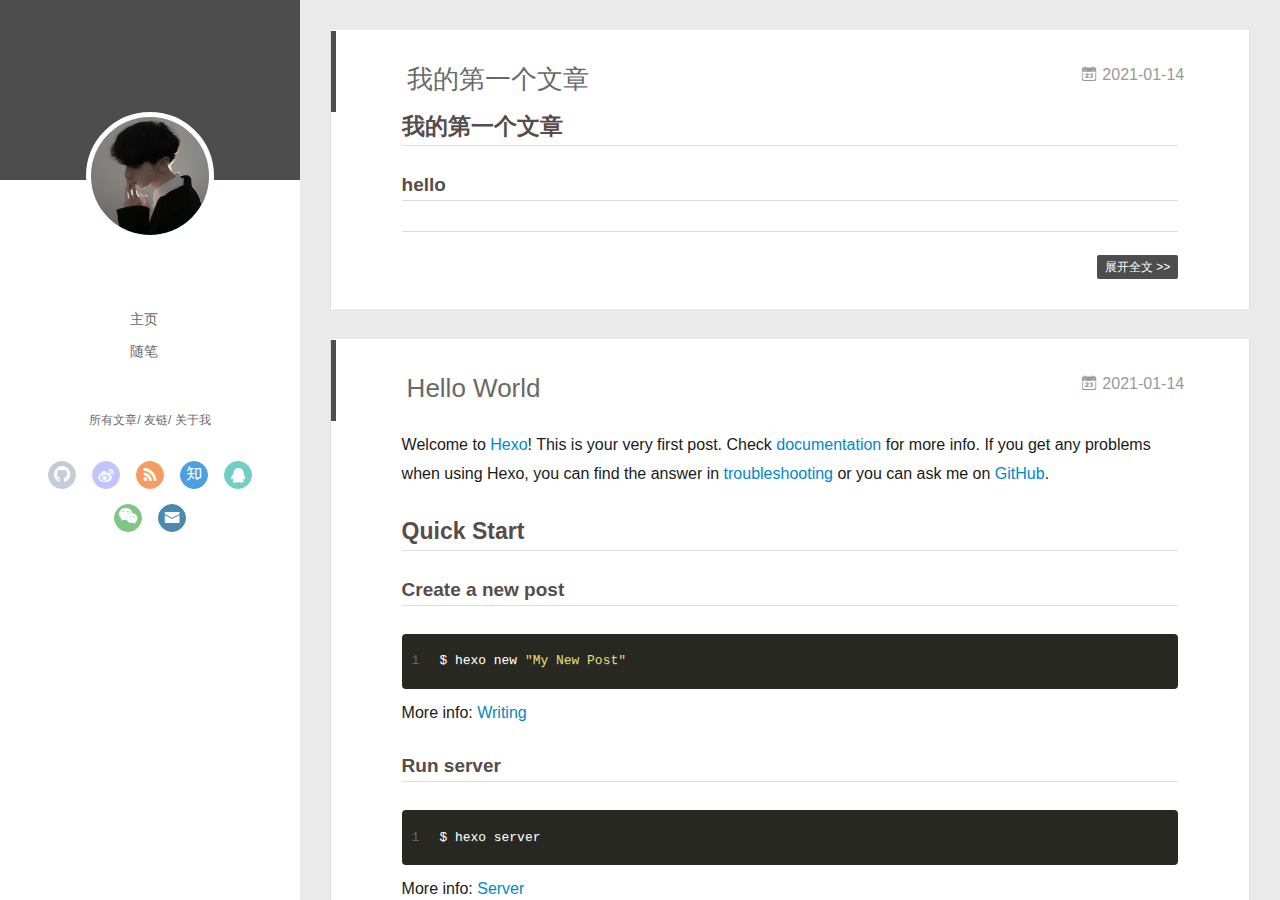
==== commit ee953e04: "Site updated: 2021-01-14 16:46:38" ====
--- a/index.html
+++ b/index.html
@@ -43,7 +43,7 @@
 <div class="intrude-less">
 	<header id="header" class="inner">
 		<a href="/" class="profilepic">
-			<img src="" class="js-avatar">
+			<img src="/img/头像.jpg" class="js-avatar">
 		</a>
 		<hgroup>
 		  <h1 class="header-author"><a href="/"></a></h1>
@@ -85,6 +85,12 @@
 		        
 					<a class="zhihu" target="_blank" href="#" title="zhihu"><i class="icon-zhihu"></i></a>
 		        
+					<a class="qq" target="_blank" href="/img/%E6%9D%A8.png" title="qq"><i class="icon-qq"></i></a>
+		        
+					<a class="weixin" target="_blank" href="/img/%E5%BE%AE%E4%BF%A1.jpg" title="weixin"><i class="icon-weixin"></i></a>
+		        
+					<a class="mail" target="_blank" href="mailto:1694712739@qq.com" title="mail"><i class="icon-mail"></i></a>
+		        
 			</div>
 		</nav>
 	</header>		
@@ -101,7 +107,7 @@
 	<div class="intrude-less">
 		<header id="header" class="inner">
 			<div class="profilepic">
-				<img src="" class="js-avatar">
+				<img src="/img/头像.jpg" class="js-avatar">
 			</div>
 			<hgroup>
 			  <h1 class="header-author js-header-author"></h1>
@@ -125,6 +131,12 @@
 						<a class="rss" target="_blank" href="#" title="rss"><i class="icon-rss"></i></a>
 			        
 						<a class="zhihu" target="_blank" href="#" title="zhihu"><i class="icon-zhihu"></i></a>
+			        
+						<a class="qq" target="_blank" href="/img/%E6%9D%A8.png" title="qq"><i class="icon-qq"></i></a>
+			        
+						<a class="weixin" target="_blank" href="/img/%E5%BE%AE%E4%BF%A1.jpg" title="weixin"><i class="icon-weixin"></i></a>
+			        
+						<a class="mail" target="_blank" href="mailto:1694712739@qq.com" title="mail"><i class="icon-mail"></i></a>
 			        
 				</div>
 			</nav>
@@ -151,6 +163,68 @@
           </div>
           <div id="js-content" class="content-ll">
             
+  
+    <article id="post-我的第一个文章" class="article article-type-post  article-index" itemscope itemprop="blogPost">
+  <div class="article-inner">
+    
+      <header class="article-header">
+        
+  
+    <h1 itemprop="name">
+      <a class="article-title" href="/2021/01/14/%E6%88%91%E7%9A%84%E7%AC%AC%E4%B8%80%E4%B8%AA%E6%96%87%E7%AB%A0/">我的第一个文章</a>
+    </h1>
+  
+
+        
+        <a href="/2021/01/14/%E6%88%91%E7%9A%84%E7%AC%AC%E4%B8%80%E4%B8%AA%E6%96%87%E7%AB%A0/" class="archive-article-date">
+  	<time datetime="2021-01-14T08:42:29.000Z" itemprop="datePublished"><i class="icon-calendar icon"></i>2021-01-14</time>
+</a>
+        
+      </header>
+    
+    <div class="article-entry" itemprop="articleBody">
+      
+        <h2 id="我的第一个文章"><a href="#我的第一个文章" class="headerlink" title="我的第一个文章"></a>我的第一个文章</h2><h3 id="hello"><a href="#hello" class="headerlink" title="hello"></a>hello</h3>
+      
+
+      
+    </div>
+    <div class="article-info article-info-index">
+      
+      
+      
+
+      
+        <p class="article-more-link">
+          <a class="article-more-a" href="/2021/01/14/%E6%88%91%E7%9A%84%E7%AC%AC%E4%B8%80%E4%B8%AA%E6%96%87%E7%AB%A0/">展开全文 >></a>
+        </p>
+      
+
+      
+      <div class="clearfix"></div>
+    </div>
+  </div>
+</article>
+
+<aside class="wrap-side-operation">
+    <div class="mod-side-operation">
+        
+        <div class="jump-container" id="js-jump-container" style="display:none;">
+            <a href="javascript:void(0)" class="mod-side-operation__jump-to-top">
+                <i class="icon-font icon-back"></i>
+            </a>
+            <div id="js-jump-plan-container" class="jump-plan-container" style="top: -11px;">
+                <i class="icon-font icon-plane jump-plane"></i>
+            </div>
+        </div>
+        
+        
+    </div>
+</aside>
+
+
+
+
   
     <article id="post-hello-world" class="article article-type-post  article-index" itemscope itemprop="blogPost">
   <div class="article-inner">
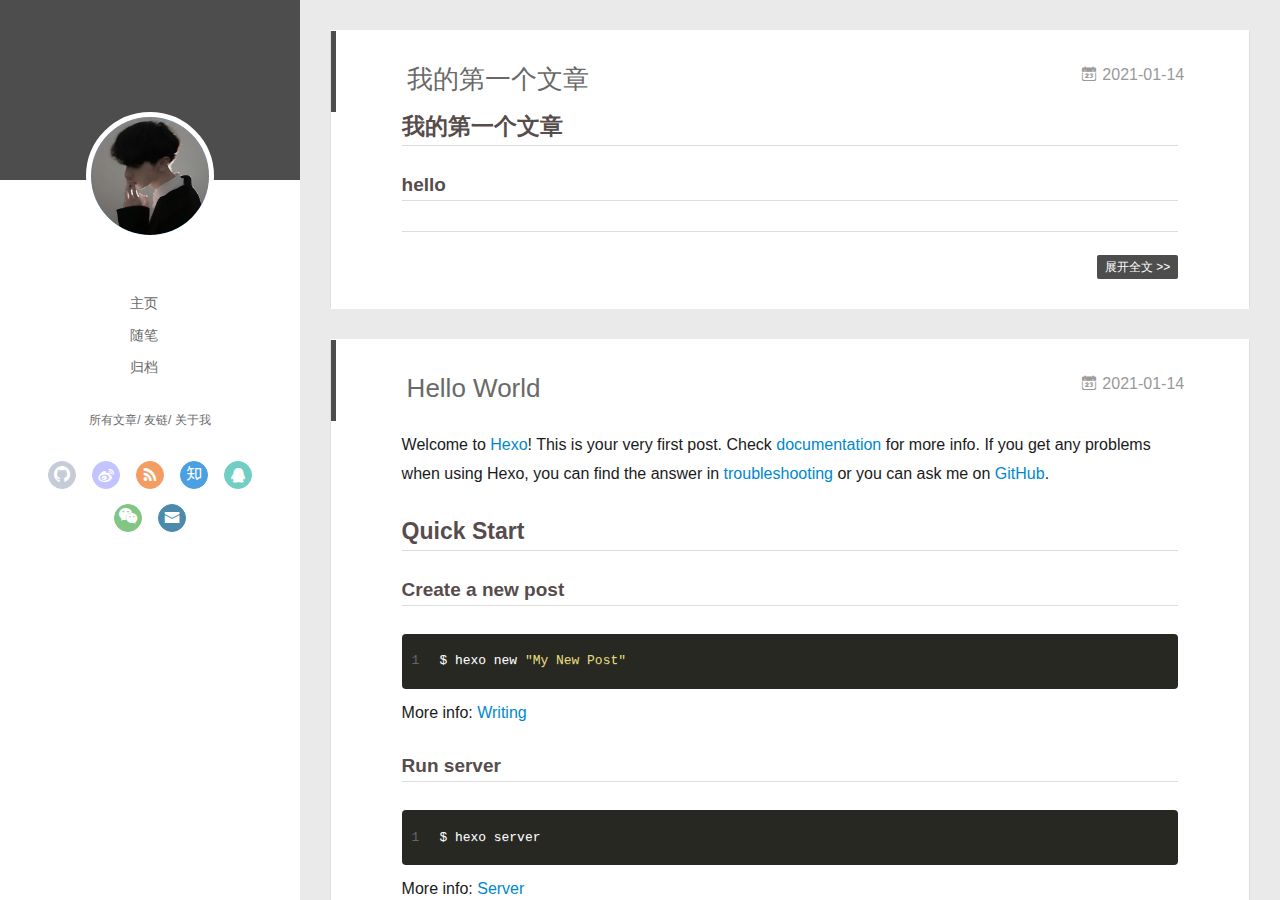
==== commit 54f4e5b2: "Site updated: 2021-01-14 17:08:18" ====
--- a/index.html
+++ b/index.html
@@ -6,17 +6,17 @@
   <meta name="renderer" content="webkit">
   <meta http-equiv="X-UA-Compatible" content="IE=edge" >
   <link rel="dns-prefetch" href="http://example.com">
-  <title>Hexo</title>
+  <title>code-yang</title>
   <meta name="viewport" content="width=device-width, initial-scale=1, maximum-scale=1">
   <meta property="og:type" content="website">
-<meta property="og:title" content="Hexo">
+<meta property="og:title" content="code-yang">
 <meta property="og:url" content="http://example.com/index.html">
-<meta property="og:site_name" content="Hexo">
+<meta property="og:site_name" content="code-yang">
 <meta property="og:locale" content="en_US">
 <meta property="article:author" content="John Doe">
 <meta name="twitter:card" content="summary">
   
-    <link rel="alternative" href="/atom.xml" title="Hexo" type="application/atom+xml">
+    <link rel="alternative" href="/atom.xml" title="code-yang" type="application/atom+xml">
   
   
     <link rel="icon" href="/favicon.png">
@@ -56,6 +56,8 @@
 				<li><a href="/">主页</a></li>
 	        
 				<li><a href="/tags/%E9%9A%8F%E7%AC%94/">随笔</a></li>
+	        
+				<li><a href="/null">归档</a></li>
 	        
 			</ul>
 		</nav>
@@ -119,6 +121,8 @@
 			
 				
 			
+				
+			
 			
 			
 			<nav class="header-nav">
@@ -142,12 +146,14 @@
 			</nav>
 
 			<nav class="header-menu js-header-menu">
-				<ul style="width: 50%">
+				<ul style="width: 70%">
 				
 				
-					<li style="width: 50%"><a href="/">主页</a></li>
-		        
-					<li style="width: 50%"><a href="/tags/%E9%9A%8F%E7%AC%94/">随笔</a></li>
+					<li style="width: 33.333333333333336%"><a href="/">主页</a></li>
+		        
+					<li style="width: 33.333333333333336%"><a href="/tags/%E9%9A%8F%E7%AC%94/">随笔</a></li>
+		        
+					<li style="width: 33.333333333333336%"><a href="/null">归档</a></li>
 		        
 				</ul>
 			</nav>
@@ -263,6 +269,17 @@
     <div class="article-info article-info-index">
       
       
+	<div class="article-tag tagcloud">
+		<i class="icon-price-tags icon"></i>
+		<ul class="article-tag-list">
+			 
+        		<li class="article-tag-list-item">
+        			<a href="javascript:void(0)" class="js-tag article-tag-list-link color3">主页</a>
+        		</li>
+      		
+		</ul>
+	</div>
+
       
 
       
@@ -389,6 +406,10 @@
             <input type="checkbox" q-on="click:toggleTag(e)" q-attr="checked:showTags">
           </label>
           <ul class="article-tag-list" q-show="showTags">
+             
+              <li class="article-tag-list-item">
+                <a href="javascript:void(0)" class="js-tag color3">主页</a>
+              </li>
             
             <div class="clearfix"></div>
           </ul>
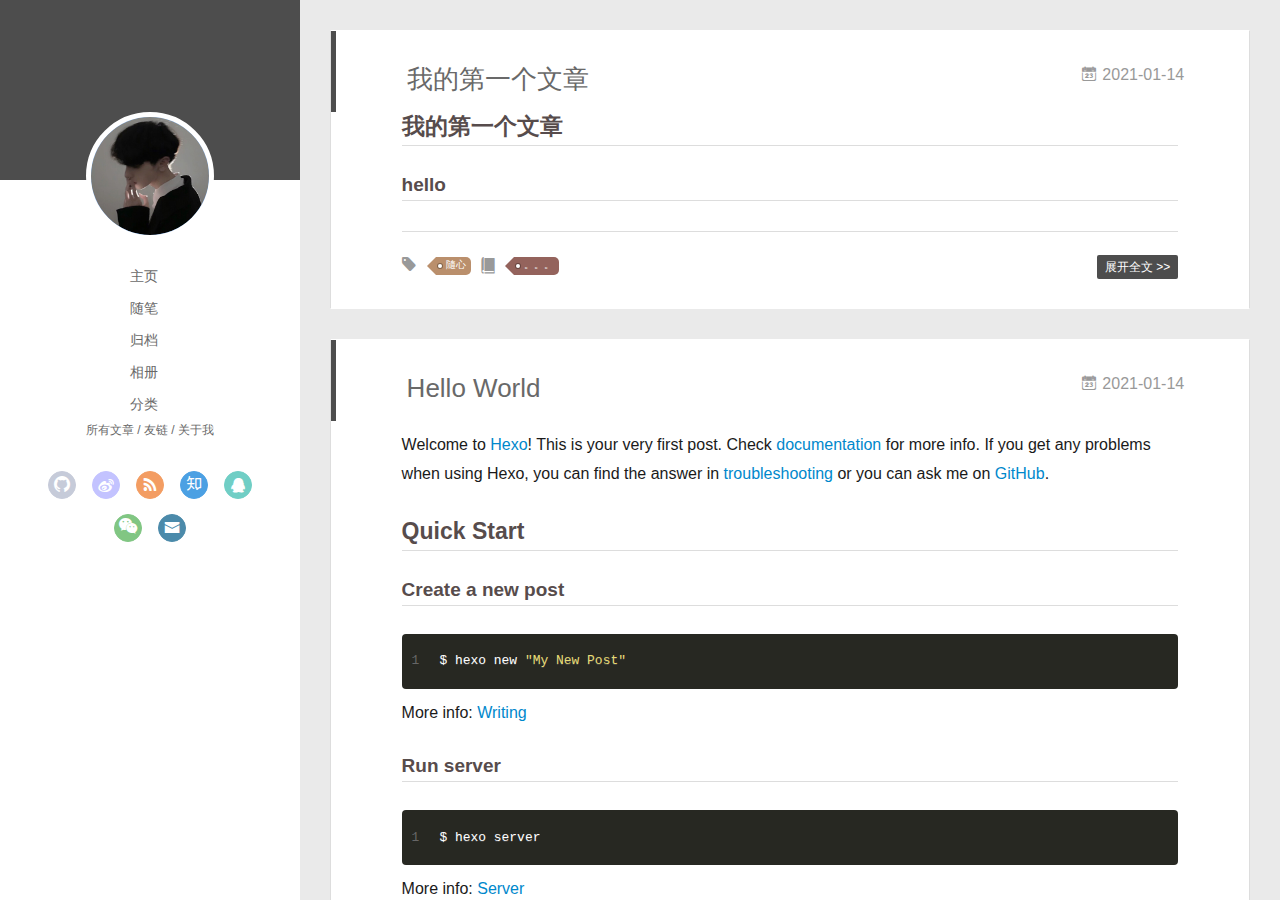
==== commit 3c7b028c: "Site updated: 2021-01-15 22:56:25" ====
--- a/index.html
+++ b/index.html
@@ -39,65 +39,102 @@
     <canvas id="anm-canvas" class="anm-canvas"></canvas>
     <div class="left-col" q-class="show:isShow">
       
-<div class="overlay" style="background: #4d4d4d"></div>
-<div class="intrude-less">
-	<header id="header" class="inner">
-		<a href="/" class="profilepic">
-			<img src="/img/头像.jpg" class="js-avatar">
-		</a>
-		<hgroup>
-		  <h1 class="header-author"><a href="/"></a></h1>
-		</hgroup>
-		
-
-		<nav class="header-menu">
-			<ul>
-			
-				<li><a href="/">主页</a></li>
-	        
-				<li><a href="/tags/%E9%9A%8F%E7%AC%94/">随笔</a></li>
-	        
-				<li><a href="/null">归档</a></li>
-	        
-			</ul>
-		</nav>
-		<nav class="header-smart-menu">
-    		
-    			
-    			<a q-on="click: openSlider(e, 'innerArchive')" href="javascript:void(0)">所有文章</a>
-    			
-            
-    			
-    			<a q-on="click: openSlider(e, 'friends')" href="javascript:void(0)">友链</a>
-    			
-            
-    			
-    			<a q-on="click: openSlider(e, 'aboutme')" href="javascript:void(0)">关于我</a>
-    			
-            
-		</nav>
-		<nav class="header-nav">
-			<div class="social">
-				
-					<a class="github" target="_blank" href="#" title="github"><i class="icon-github"></i></a>
-		        
-					<a class="weibo" target="_blank" href="#" title="weibo"><i class="icon-weibo"></i></a>
-		        
-					<a class="rss" target="_blank" href="#" title="rss"><i class="icon-rss"></i></a>
-		        
-					<a class="zhihu" target="_blank" href="#" title="zhihu"><i class="icon-zhihu"></i></a>
-		        
-					<a class="qq" target="_blank" href="/img/%E6%9D%A8.png" title="qq"><i class="icon-qq"></i></a>
-		        
-					<a class="weixin" target="_blank" href="/img/%E5%BE%AE%E4%BF%A1.jpg" title="weixin"><i class="icon-weixin"></i></a>
-		        
-					<a class="mail" target="_blank" href="mailto:1694712739@qq.com" title="mail"><i class="icon-mail"></i></a>
-		        
-			</div>
-		</nav>
-	</header>		
-</div>
-
+	<div class="overlay" style="background: #4d4d4d">
+	</div>
+	<div class="intrude-less">
+		<header id="header" class="inner">
+			<a href="/" class="profilepic">
+				<img src="/img/头像.jpg" class="js-avatar">
+			</a>
+			<hgroup>
+				<h1 class="header-author"><a href="/">
+						
+					</a></h1>
+			</hgroup>
+			
+
+					<nav class="header-menu">
+						<ul>
+							
+								<li><a href="/">
+										主页
+									</a></li>
+								
+								<li><a href="/tags/%E9%9A%8F%E7%AC%94/">
+										随笔
+									</a></li>
+								
+								<li><a href="/null">
+										归档
+									</a></li>
+								
+								<li><a href="/">
+										相册
+									</a></li>
+								
+								<li><a href="/categories">
+										分类
+									</a></li>
+								
+						</ul>
+					</nav>
+					<nav class="header-smart-menu">
+						
+							
+								<a q-on="click: openSlider(e, 'innerArchive')" href="javascript:void(0)">
+									所有文章
+								</a>
+								
+									
+							
+								<a q-on="click: openSlider(e, 'friends')" href="javascript:void(0)">
+									友链
+								</a>
+								
+									
+							
+								<a q-on="click: openSlider(e, 'aboutme')" href="javascript:void(0)">
+									关于我
+								</a>
+								
+									
+					</nav>
+					<nav class="header-nav">
+						<div class="social">
+							
+								<a class="github" target="_blank" href="#"
+									title="github"><i class="icon-github"></i></a>
+								
+								<a class="weibo" target="_blank" href="#"
+									title="weibo"><i class="icon-weibo"></i></a>
+								
+								<a class="rss" target="_blank" href="#"
+									title="rss"><i class="icon-rss"></i></a>
+								
+								<a class="zhihu" target="_blank" href="#"
+									title="zhihu"><i class="icon-zhihu"></i></a>
+								
+								<a class="qq" target="_blank" href="/img/%E6%9D%A8.png"
+									title="qq"><i class="icon-qq"></i></a>
+								
+								<a class="weixin" target="_blank" href="/img/%E5%BE%AE%E4%BF%A1.jpg"
+									title="weixin"><i class="icon-weixin"></i></a>
+								
+								<a class="mail" target="_blank" href="mailto:1694712739@qq.com"
+									title="mail"><i class="icon-mail"></i></a>
+								
+						</div>
+						<!-- 网易云音乐插件 -->
+						
+							<div style="position:absolute; bottom:120px left:auto; width:85%">
+								<iframe frameborder="no" border="0" marginwidth="0" marginheight="0" width="240"
+									height="52"
+									src="//music.163.com/outchain/player?type=2&id=1334445174&auto=1&height=32"></iframe>
+							</div>
+							
+					</nav>
+		</header>
+	</div>
     </div>
     <div class="mid-col" q-class="show:isShow,hide:isShow|isFalse">
       
@@ -116,6 +153,10 @@
 			</hgroup>
 			
 			
+			
+				
+			
+				
 			
 				
 			
@@ -149,11 +190,15 @@
 				<ul style="width: 70%">
 				
 				
-					<li style="width: 33.333333333333336%"><a href="/">主页</a></li>
+					<li style="width: 20%"><a href="/">主页</a></li>
 		        
-					<li style="width: 33.333333333333336%"><a href="/tags/%E9%9A%8F%E7%AC%94/">随笔</a></li>
+					<li style="width: 20%"><a href="/tags/%E9%9A%8F%E7%AC%94/">随笔</a></li>
 		        
-					<li style="width: 33.333333333333336%"><a href="/null">归档</a></li>
+					<li style="width: 20%"><a href="/null">归档</a></li>
+		        
+					<li style="width: 20%"><a href="/">相册</a></li>
+		        
+					<li style="width: 20%"><a href="/categories">分类</a></li>
 		        
 				</ul>
 			</nav>
@@ -198,7 +243,29 @@
     <div class="article-info article-info-index">
       
       
-      
+	<div class="article-tag tagcloud">
+		<i class="icon-price-tags icon"></i>
+		<ul class="article-tag-list">
+			 
+        		<li class="article-tag-list-item">
+        			<a href="javascript:void(0)" class="js-tag article-tag-list-link color3">隨心</a>
+        		</li>
+      		
+		</ul>
+	</div>
+
+      
+	<div class="article-category tagcloud">
+		<i class="icon-book icon"></i>
+		<ul class="article-tag-list">
+			 
+        		<li class="article-tag-list-item">
+        			<a href="/categories/。。。//" class="article-tag-list-link color4">。。。</a>
+        		</li>
+      		
+		</ul>
+	</div>
+
 
       
         <p class="article-more-link">
@@ -332,6 +399,8 @@
     </div>
   </div>
 </footer>
+ <!--页面点击小红心-->
+ <script type="text/javascript" src="/love.js"></script>
     </div>
     <script>
 	var yiliaConfig = {
@@ -409,6 +478,10 @@
              
               <li class="article-tag-list-item">
                 <a href="javascript:void(0)" class="js-tag color3">主页</a>
+              </li>
+             
+              <li class="article-tag-list-item">
+                <a href="javascript:void(0)" class="js-tag color3">隨心</a>
               </li>
             
             <div class="clearfix"></div>
--- a/main.0cf68a.css
+++ b/main.0cf68a.css
@@ -1 +1,51 @@
-.clearfix:after,.clearfix:before{content:"";display:table}.clearfix:after{clear:both}.left-col.show{box-shadow:0 0 6px 0 rgba(0,0,0,.75)}.mid-col,.mid-col.show .article,.tools-col,.tools-col .tools-section .search-tag.tagcloud .article-tag-list,.tools-col .tools-section .search-ul .search-tag span:hover,.tools-col .tools-section .search-ul .search-time span:hover,.tools-col .tools-section .search-ul .search-title:hover,.tools-col .tools-section .search-wrap .icon{transition:all .2s ease-in;-ms-transition:all .2s ease-in}@-webkit-keyframes leftIn{0%,60%,75%,90%,to{-webkit-animation-timing-function:cubic-bezier(.215,.61,.355,1);animation-timing-function:cubic-bezier(.215,.61,.355,1)}0%{-webkit-transform:translateZ(0);transform:translateZ(0)}60%{-webkit-transform:translate3d(358px,0,0);transform:translate3d(358px,0,0)}75%{-webkit-transform:translate3d(323px,0,0);transform:translate3d(323px,0,0)}90%{-webkit-transform:translate3d(338px,0,0);transform:translate3d(338px,0,0)}to{-webkit-transform:translate3d(333px,0,0);transform:translate3d(333px,0,0)}}@keyframes leftIn{0%,60%,75%,90%,to{-webkit-animation-timing-function:cubic-bezier(.215,.61,.355,1);animation-timing-function:cubic-bezier(.215,.61,.355,1)}0%{-webkit-transform:translateZ(0);transform:translateZ(0)}60%{-webkit-transform:translate3d(358px,0,0);transform:translate3d(358px,0,0)}75%{-webkit-transform:translate3d(323px,0,0);transform:translate3d(323px,0,0)}90%{-webkit-transform:translate3d(338px,0,0);transform:translate3d(338px,0,0)}to{-webkit-transform:translate3d(333px,0,0);transform:translate3d(333px,0,0)}}.mid-col.show{-webkit-animation-duration:.8s;animation-duration:.8s;-webkit-animation-fill-mode:both;animation-fill-mode:both;-webkit-animation-name:leftIn;animation-name:leftIn}@-webkit-keyframes leftOut{0%,60%,75%,90%,to{-webkit-animation-timing-function:cubic-bezier(.215,.61,.355,1);animation-timing-function:cubic-bezier(.215,.61,.355,1)}0%{-webkit-transform:translate3d(333px,0,0);transform:translate3d(333px,0,0)}60%{-webkit-transform:translate3d(-25px,0,0);transform:translate3d(-25px,0,0)}75%{-webkit-transform:translate3d(10px,0,0);transform:translate3d(10px,0,0)}90%{-webkit-transform:translate3d(-5px,0,0);transform:translate3d(-5px,0,0)}to{-webkit-transform:translateZ(0);transform:translateZ(0)}}@keyframes leftOut{0%,60%,75%,90%,to{-webkit-animation-timing-function:cubic-bezier(.215,.61,.355,1);animation-timing-function:cubic-bezier(.215,.61,.355,1)}0%{-webkit-transform:translate3d(333px,0,0);transform:translate3d(333px,0,0)}60%{-webkit-transform:translate3d(-25px,0,0);transform:translate3d(-25px,0,0)}75%{-webkit-transform:translate3d(10px,0,0);transform:translate3d(10px,0,0)}90%{-webkit-transform:translate3d(-5px,0,0);transform:translate3d(-5px,0,0)}to{-webkit-transform:translateZ(0);transform:translateZ(0)}}.mid-col.hide{-webkit-animation-duration:.8s;animation-duration:.8s;-webkit-animation-name:leftOut;animation-name:leftOut}@-webkit-keyframes smallLeftIn{0%,60%,75%,90%,to{-webkit-animation-timing-function:cubic-bezier(.215,.61,.355,1);animation-timing-function:cubic-bezier(.215,.61,.355,1)}0%{-webkit-transform:translateZ(0);transform:translateZ(0)}60%{-webkit-transform:translate3d(325px,0,0);transform:translate3d(325px,0,0)}75%{-webkit-transform:translate3d(290px,0,0);transform:translate3d(290px,0,0)}90%{-webkit-transform:translate3d(305px,0,0);transform:translate3d(305px,0,0)}to{-webkit-transform:translate3d(300px,0,0);transform:translate3d(300px,0,0)}}@keyframes smallLeftIn{0%,60%,75%,90%,to{-webkit-animation-timing-function:cubic-bezier(.215,.61,.355,1);animation-timing-function:cubic-bezier(.215,.61,.355,1)}0%{-webkit-transform:translateZ(0);transform:translateZ(0)}60%{-webkit-transform:translate3d(325px,0,0);transform:translate3d(325px,0,0)}75%{-webkit-transform:translate3d(290px,0,0);transform:translate3d(290px,0,0)}90%{-webkit-transform:translate3d(305px,0,0);transform:translate3d(305px,0,0)}to{-webkit-transform:translate3d(300px,0,0);transform:translate3d(300px,0,0)}}.tools-col.show{-webkit-animation-duration:.8s;animation-duration:.8s;-webkit-animation-fill-mode:both;animation-fill-mode:both;-webkit-animation-name:smallLeftIn;animation-name:smallLeftIn}@-webkit-keyframes smallleftOut{0%,60%,75%,90%,to{-webkit-animation-timing-function:cubic-bezier(.215,.61,.355,1);animation-timing-function:cubic-bezier(.215,.61,.355,1)}0%{-webkit-transform:translate3d(333px,0,0);transform:translate3d(333px,0,0)}60%{-webkit-transform:translate3d(-25px,0,0);transform:translate3d(-25px,0,0)}75%{-webkit-transform:translate3d(10px,0,0);transform:translate3d(10px,0,0)}90%{-webkit-transform:translate3d(-5px,0,0);transform:translate3d(-5px,0,0)}to{-webkit-transform:translateZ(0);transform:translateZ(0)}}@keyframes smallleftOut{0%,60%,75%,90%,to{-webkit-animation-timing-function:cubic-bezier(.215,.61,.355,1);animation-timing-function:cubic-bezier(.215,.61,.355,1)}0%{-webkit-transform:translate3d(333px,0,0);transform:translate3d(333px,0,0)}60%{-webkit-transform:translate3d(-25px,0,0);transform:translate3d(-25px,0,0)}75%{-webkit-transform:translate3d(10px,0,0);transform:translate3d(10px,0,0)}90%{-webkit-transform:translate3d(-5px,0,0);transform:translate3d(-5px,0,0)}to{-webkit-transform:translateZ(0);transform:translateZ(0)}}.tools-col.hide{-webkit-animation-duration:.8s;animation-duration:.8s;-webkit-animation-fill-mode:both;animation-fill-mode:both;-webkit-animation-name:smallleftOut;animation-name:smallleftOut}html{-ms-text-size-adjust:100%;-webkit-text-size-adjust:100%;-webkit-tap-highlight-color:transparent;height:100%}body{margin:0;font-size:14px;font-family:Helvetica Neue,Helvetica,STHeiTi,Arial,sans-serif;line-height:1.5;color:#333;background-color:#fff;min-height:100%}article,aside,details,figcaption,figure,footer,header,hgroup,main,menu,nav,section,summary{display:block}audio,canvas,progress,video{display:inline-block}audio:not([controls]){display:none;height:0}progress{vertical-align:baseline}[hidden],template{display:none}a{background:transparent;text-decoration:none;color:#08c}a:active{outline:0}abbr[title]{border-bottom:1px dotted}b,strong{font-weight:700}dfn{font-style:italic}mark{background:#ff0;color:#000}small{font-size:80%}sub,sup{font-size:75%;line-height:0;position:relative;vertical-align:baseline}sup{top:-.5em}sub{bottom:-.25em}img{border:0;vertical-align:middle;max-width:100%}svg:not(:root){overflow:hidden}pre{overflow:auto;white-space:pre;white-space:pre-wrap;word-wrap:break-word}code,kbd,pre,samp{font-family:monospace,monospace;font-size:1em}button,input,optgroup,select,textarea{color:inherit;font:inherit;margin:0;vertical-align:middle}button,input,select{overflow:visible}button,select{text-transform:none}button,html input[type=button],input[type=reset],input[type=submit]{-webkit-appearance:button;cursor:pointer}[disabled]{cursor:default}button::-moz-focus-inner,input::-moz-focus-inner{border:0;padding:0}input{line-height:normal}input[type=checkbox],input[type=radio]{box-sizing:border-box;padding:0}input[type=number]::-webkit-inner-spin-button,input[type=number]::-webkit-outer-spin-button{height:auto}input[type=search]{-webkit-appearance:textfield;box-sizing:border-box}input[type=search]::-webkit-search-cancel-button,input[type=search]::-webkit-search-decoration{-webkit-appearance:none}fieldset{border:1px solid silver;margin:0 2px;padding:.35em .625em .75em}legend{border:0;padding:0}textarea{overflow:auto;resize:vertical;vertical-align:top}optgroup{font-weight:700}button,input,select,textarea{outline:0}input,textarea{-webkit-user-modify:read-write-plaintext-only}input::-ms-clear,input::-ms-reveal{display:none}input::-moz-placeholder,textarea::-moz-placeholder{color:#999}input:-ms-input-placeholder,textarea:-ms-input-placeholder{color:#999}input::-webkit-input-placeholder,textarea::-webkit-input-placeholder{color:#999}.placeholder{color:#999}table{border-collapse:collapse;border-spacing:0}td,th{padding:0}blockquote,figure,form,h1,h2,h3,h4,h5,h6,p{margin:0}dd,dl,li,ol,ul{margin:0;padding:0}ol,ul{list-style:none outside none}h1,h2,h3{line-height:2;font-weight:400}h1{font-size:18px}h2{font-size:16px}h3{font-size:14px}i{font-style:normal}*{box-sizing:border-box}@font-face{font-family:iconfont;src:url(./fonts/iconfont.b322fa.eot);src:url(./fonts/iconfont.b322fa.eot#iefix) format("embedded-opentype"),url(./fonts/iconfont.8c627f.woff) format("woff"),url(./fonts/iconfont.16acc2.ttf) format("truetype"),url(./fonts/iconfont.45d7ee.svg#iconfont) format("svg")}[class*=" icon-"],[class^=icon-]{font-family:iconfont!important;speak:none;font-size:16px;font-style:normal;font-weight:400;font-variant:normal;text-transform:none;line-height:1;-webkit-font-smoothing:antialiased;-moz-osx-font-smoothing:grayscale}.icon-twitter:before{content:"\E600"}.icon-facebook:before{content:"\E601"}.icon-clock:before{content:"\E602"}.icon-mail:before{content:"\E609"}.icon-link:before{content:"\E6AB"}.icon-search:before{content:"\E65B"}.icon-smile:before{content:"\E64A"}.icon-roundrightfill:before{content:"\E65A"}.icon-list:before{content:"\E682"}.icon-book:before{content:"\E6FE"}.icon-home:before{content:"\E6BB"}.icon-share:before{content:"\E618"}.icon-back:before{content:"\E625"}.icon-qq:before{content:"\E62D"}.icon-weibo:before{content:"\E619"}.icon-segmentfault:before{content:"\E603"}.icon-sort:before{content:"\E700"}.icon-jianshu:before{content:"\E613"}.icon-circle-left:before{content:"\E71F"}.icon-circle-right:before{content:"\E720"}.icon-loading:before{content:"\E614"}.icon-acfun:before{content:"\E604"}.icon-close:before{content:"\E60C"}.icon-tumblr:before{content:"\E6B0"}.icon-calendar:before{content:"\E667"}.icon-rss:before{content:"\E877"}.icon-price-tags:before{content:"\E6F9"}.icon-quo-left:before{content:"\E7F5"}.icon-quo-right:before{content:"\E7F6"}.icon-back1:before{content:"\E64E"}.icon-github:before{content:"\E735"}.icon-film:before{content:"\E7B7"}.icon-weixin:before{content:"\E61F"}.icon-qzone:before{content:"\E680"}.icon-category:before{content:"\E605"}.icon-douban:before{content:"\E64C"}.icon-roundleftfill:before{content:"\E799"}.icon-tuding:before{content:"\E651"}.icon-zhihu:before{content:"\E61B"}.icon-linkedin:before{content:"\E6D4"}.icon-google:before{content:"\E635"}.icon-plane:before{content:"\E62F"}.icon-bilibili:before{content:"\E622"}.icon-psn:before{content:"\E6C7"}body,button,input,select,textarea{color:#1a1a1a;font-family:lucida grande,lucida sans unicode,lucida,helvetica,Hiragino Sans GB,Microsoft YaHei,WenQuanYi Micro Hei,sans-serif;font-size:16px;font-size:1rem;line-height:1.75}body{overflow-y:hidden;background:#eaeaea}#container,body,html{height:100%;overflow-x:hidden;overflow-y:auto}#mobile-nav{display:none}#container{position:relative;min-height:100%}#container .anm-canvas{display:none}#container.show .anm-canvas{display:block;position:fixed}.body-wrap{margin-bottom:80px}.mid-col{position:absolute;right:0;min-height:100%;background:#eaeaea;left:300px;width:auto}.mid-col.show{background:none;opacity:.9}.mid-col.show .article{background:hsla(0,0%,100%,.3)}.left-col{background:#fff;width:300px;position:fixed;opacity:1;transition:all .2s ease-in;height:100%;z-index:999}.left-col .overlay{width:100%;height:180px;position:absolute}.left-col .intrude-less{width:76%;text-align:center;margin:112px auto 0}.left-col #header{width:100%;height:300px;position:relative;border-bottom:1px solid color-border}.left-col #header a{color:#696969}.left-col #header a:hover{color:#b0a0aa}.left-col #header .header-subtitle{text-align:center;color:#999;font-size:14px;line-height:25px;overflow:hidden;text-overflow:ellipsis;display:-webkit-box;-webkit-line-clamp:2;-webkit-box-orient:vertical}.left-col #header .header-menu{font-weight:300;line-height:31px;text-transform:uppercase;float:none;min-height:150px;margin-left:-12px;text-align:center;display:-webkit-box;-webkit-box-orient:horizontal;-webkit-box-pack:center;-webkit-box-align:center}.left-col #header .header-menu li{cursor:default}.left-col #header .header-menu li a{font-size:14px;min-width:300px}.left-col #header .header-smart-menu{font-size:12px;margin-bottom:20px}.left-col #header .header-smart-menu a:after{content:"/"}.left-col #header .header-smart-menu a:last-child:after{content:""}.left-col #header .profilepic{display:block;border:5px solid #fff;border-radius:300px;width:128px;height:128px;margin:0 auto;position:relative;overflow:hidden;background:#88acdb;-webkit-transition:all .2s ease-in;display:-webkit-box;-webkit-box-orient:horizontal;-webkit-box-pack:center;-webkit-box-align:center;text-align:center}.left-col #header .profilepic img{border-radius:300px;opacity:1;-webkit-transition:all .2s ease-in}.left-col #header .profilepic img.show{width:100%;height:100%;opacity:1}.left-col #header .header-author{text-align:center;margin:.67em 0;font-family:Roboto,serif;font-size:30px;transition:.3s}::-webkit-scrollbar{width:10px;height:10px}::-webkit-scrollbar-button{width:0;height:0}::-webkit-scrollbar-button:end:decrement,::-webkit-scrollbar-button:start:increment{display:none}::-webkit-scrollbar-corner{display:block}::-webkit-scrollbar-thumb{border-radius:8px;background-color:rgba(0,0,0,.2)}::-webkit-scrollbar-thumb:hover{border-radius:8px;background-color:rgba(0,0,0,.5)}::-webkit-scrollbar-thumb,::-webkit-scrollbar-track{border-right:1px solid transparent;border-left:1px solid transparent}::-webkit-scrollbar-track:hover{background-color:rgba(0,0,0,.15)}::-webkit-scrollbar-button:start{width:10px;height:10px;background:url(./img/scrollbar_arrow.png) no-repeat 0 0}::-webkit-scrollbar-button:start:hover{background:url(./img/scrollbar_arrow.png) no-repeat -15px 0}::-webkit-scrollbar-button:start:active{background:url(./img/scrollbar_arrow.png) no-repeat -30px 0}::-webkit-scrollbar-button:end{width:10px;height:10px;background:url(./img/scrollbar_arrow.png) no-repeat 0 -18px}::-webkit-scrollbar-button:end:hover{background:url(./img/scrollbar_arrow.png) no-repeat -15px -18px}::-webkit-scrollbar-button:end:active{background:url(./img/scrollbar_arrow.png) no-repeat -30px -18px}.article-entry .highlight,.article-entry pre{background:#272822;margin:10px 0;padding:10px;overflow:auto;color:#fff;font-size:.9em;line-height:22.400000000000002px}.article-entry .gist .gist-file .gist-data .line-numbers,.article-entry .highlight .gutter pre,.article-entry .highlight .gutter pre .line{color:#666}.article-entry code,.article-entry pre{font-family:Source Code Pro,Consolas,Monaco,Menlo,monospace}.article-entry code{background:#eee;padding:0 .3em;border:none}.article-entry pre code{background:none;text-shadow:none;padding:0;color:#fff}.article-entry .highlight{border-radius:4px}.article-entry .highlight pre{border:none;margin:0;padding:0}.article-entry .highlight table{margin:0;width:auto}.article-entry .highlight td{border:none;padding:0}.article-entry .highlight figcaption{color:highlight-comment;line-height:1em;margin-bottom:1em}.article-entry .highlight figcaption:after,.article-entry .highlight figcaption:before{content:"";display:table}.article-entry .highlight figcaption:after{clear:both}.article-entry .highlight figcaption a{float:right}.article-entry .highlight .gutter pre{text-align:right;padding-right:20px}.article-entry .highlight .gutter pre .line{text-shadow:none}.article-entry .highlight .line{color:#fff;min-height:19px}.article-entry .gist{margin:0 -20px;border-style:solid;border-color:#ddd;border-width:1px 0;background:#272822;padding:15px 20px 15px 0}.article-entry .gist .gist-file{border:none;font-family:Source Code Pro,Consolas,Monaco,Menlo,monospace;margin:0}.article-entry .gist .gist-file .gist-data{background:none;border:none}.article-entry .gist .gist-file .gist-data .line-numbers{background:none;border:none;padding:0 20px 0 0}.article-entry .gist .gist-file .gist-data .line-data{padding:0!important}.article-entry .gist .gist-file .highlight{margin:0;padding:0;border:none}.article-entry .gist .gist-file .gist-meta{background:#272822;color:highlight-comment;font:.85em Helvetica Neue,Helvetica,Arial,sans-serif;text-shadow:0 0;padding:0;margin-top:1em;margin-left:20px}.article-entry .gist .gist-file .gist-meta a{color:#258fb8;font-weight:400}.article-entry .gist .gist-file .gist-meta a:hover{text-decoration:underline}pre .comment{color:#75715e}pre .class .params,pre .function .keyword,pre .keyword{color:#66d9ef}pre .css .value,pre .doctype,pre .function,pre .params,pre .tag{color:#fff}pre .at_rule,pre .at_rule .keyword,pre .css~* .tag,pre .preprocessor,pre .preprocessor .keyword,pre .title{color:#f92672}pre .attribute,pre .built_in,pre .class,pre .css~* .class,pre .function .title{color:#a6e22e}pre .string,pre .value{color:#e6db74}pre .number{color:#7163d7}pre .css~* .id,pre .id{color:#fd971f}#header .tagcloud a{color:#fff}.tagcloud a{display:inline-block;text-decoration:none;font-weight:400;font-size:10px;color:#fff;height:18px;line-height:18px;float:left;padding:0 5px 0 10px;position:relative;border-radius:0 5px 5px 0;margin:5px 9px 5px 8px;font-family:Menlo,Monaco,Andale Mono,lucida console,Courier New,monospace}.tagcloud a:hover{opacity:.8}.tagcloud a:before{content:" ";width:0;height:0;position:absolute;top:0;left:-18px;border:9px solid transparent}.tagcloud a:after{content:" ";width:4px;height:4px;background-color:#fff;border-radius:4px;box-shadow:0 0 0 1px rgba(0,0,0,.3);position:absolute;top:7px;left:2px}.tagcloud a.color1{background:#ff945c}.tagcloud a.color1:before{border-right-color:#ff945c}.tagcloud a.color2{background:#cc8167}.tagcloud a.color2:before{border-right-color:#cc8167}.tagcloud a.color3{background:#ba8f6c}.tagcloud a.color3:before{border-right-color:#ba8f6c}.tagcloud a.color4{background:#94635c}.tagcloud a.color4:before{border-right-color:#94635c}.tagcloud a.color5{background:#7b5d5f}.tagcloud a.color5:before{border-right-color:#7b5d5f}.article-tag-list .article-tag-list-item{float:left}.article-pop-out .icon-tuding{color:#999;float:left;margin-right:10px;margin-top:6px}.article-category,.article-category .article-tag-list,.article-tag,.article-tag .article-tag-list{float:left}.article-category .icon,.article-tag .icon{color:#999;float:left;margin-right:10px;margin-top:6px}.article-pop-out{float:left}.archive-article-date{color:#999;margin-right:7.6923%;float:right}.archive-article-date .icon{margin:5px 5px 5px 0}.glass{background-color:rgba(54,70,93,.9);z-index:998;transition:opacity .15s;width:100%;height:100%;display:none}.glass,.tagcloud-ctn{left:0;opacity:1;bottom:0;position:fixed;right:0;top:0}.tagcloud-ctn{z-index:90120;background-size:100% 100%}.tagcloud-ctn .tagcloud-global{position:fixed;top:50%;left:50%;margin-top:-115px;margin-left:-315px;width:630px}.tagcloud-ctn .tagcloud-global a{width:80px;height:80px;border-radius:50%;background:#f2992e;color:#fff;display:block;float:left;line-height:80px;text-align:center}.tagcloud-ctn .tagcloud-global .tab-post-types .tab-post-type:first-child .post-type-icon{background:#f2992e}.tagcloud-ctn .tagcloud-global .tab-post-types .tab-post-type:nth-child(2) .post-type-icon{background:#56bc8a}.tagcloud-ctn .tagcloud-global .tab-post-types .tab-post-type:nth-child(3) .post-type-icon{background:#4aa8d8}.tagcloud-ctn .tagcloud-global .tab-post-types .tab-post-type:nth-child(4) .post-type-icon{background:#a77dc2}.tagcloud-ctn .tagcloud-global .tab-post-types .tab-post-type:nth-child(5) .post-type-icon{background:#dd765d}#header .header-nav{width:100%;position:absolute;transition:-webkit-transform .3s ease-in;transition:transform .3s ease-in;transition:transform .3s ease-in,-webkit-transform .3s ease-in}#header .header-nav .social{margin-top:10px;text-align:center;display:-webkit-box;display:-ms-flexbox;display:flex;-ms-flex-wrap:wrap;flex-wrap:wrap;-webkit-box-pack:center;-ms-flex-pack:center;justify-content:center}#header .header-nav .social a{border-radius:50%;display:-moz-inline-stack;display:inline-block;vertical-align:middle;*vertical-align:auto;zoom:1;*display:inline;margin:0 8px 15px;transition:.3s;text-align:center;color:#fff;opacity:.7;width:28px;height:28px;line-height:26px}#header .header-nav .social a:hover{opacity:1}#header .header-nav .social a.weibo{background:#aaf;border:1px solid #aaf}#header .header-nav .social a.weibo:hover{border:1px solid #aaf}#header .header-nav .social a.segmentfault{background:#009a61;border:1px solid #009a61}#header .header-nav .social a.segmentfault:hover{border:1px solid #009a61}#header .header-nav .social a.rss{background:#ef7522;border:1px solid #ef7522}#header .header-nav .social a.rss:hover{border:1px solid #cf5d0f}#header .header-nav .social a.github{background:#afb6ca;border:1px solid #afb6ca}#header .header-nav .social a.github:hover{border:1px solid #909ab6}#header .header-nav .social a.facebook{background:#3b5998;border:1px solid #3b5998}#header .header-nav .social a.facebook:hover{border:1px solid #2d4373}#header .header-nav .social a.google{background:#c83d20;border:1px solid #c83d20}#header .header-nav .social a.google:hover{border:1px solid #9c3019}#header .header-nav .social a.twitter{background:#55cff8;border:1px solid #55cff8}#header .header-nav .social a.twitter:hover{border:1px solid #24c1f6}#header .header-nav .social a.linkedin{background:#005a87;border:1px solid #005a87}#header .header-nav .social a.linkedin:hover{border:1px solid #006b98}#header .header-nav .social a.acfun{background:#fd4c5d;border:1px solid #fd4c5d}#header .header-nav .social a.acfun:hover{border:1px solid #fd4c5d}#header .header-nav .social a.bilibili{background:#e15280;border:1px solid #e15280}#header .header-nav .social a.bilibili:hover{border:1px solid #e15280}#header .header-nav .social a.zhihu{background:#0078d8;border:1px solid #0078d8}#header .header-nav .social a.zhihu:hover{border:1px solid #0078d8}#header .header-nav .social a.douban{background:#06c611;border:1px solid #06c611}#header .header-nav .social a.douban:hover{border:1px solid #06c611}#header .header-nav .social a.mail{background:#005a87;border:1px solid #005a87}#header .header-nav .social a.mail:hover{border:1px solid #006b98}#header .header-nav .social a.jianshu{background:#ff5722;border:1px solid #ff5722}#header .header-nav .social a.jianshu:hover{border:1px solid #ff5722}#header .header-nav .social a.weixin{background:#4caf50;border:1px solid #4caf50}#header .header-nav .social a.weixin:hover{border:1px solid #4caf50}#header .header-nav .social a.qq{background:#34baad;border:1px solid #34baad}#header .header-nav .social a.qq:hover{border:1px solid #34baad}#header .header-nav .social a.psn{background:#086ef6;border:1px solid #086ef6}#header .header-nav .social a.psn:hover{border:1px solid #086ef6}#page-nav{text-align:center;margin-top:30px}#page-nav .page-number{width:20px;height:25px;background:#4d4d4d;display:inline-block;color:#fff;line-height:25px;font-size:12px;margin:0 5px 30px;border-radius:2px}#page-nav .page-number:hover{background:#5e5e5e}#page-nav .current{background:#88acdb;cursor:default}#page-nav .current:hover{background:#88acdb}#page-nav .extend{color:#4d4d4d;margin:0 27px;opacity:1}#page-nav .extend:hover{color:#5e5e5e}#page-nav:hover .extend{opacity:1}.archives-wrap{position:relative;margin:0 30px;padding-right:60px;border-bottom:1px solid #eee;background:#fff}.archives-wrap:first-child{margin-top:30px}.archives-wrap:last-child{margin-bottom:80px}.archives-wrap .archive-year-wrap{line-height:35px;width:200px;position:absolute;padding-top:15px;font-size:1.8em;z-index:1}.archives-wrap .archive-year-wrap a{color:#666;font-weight:700;padding-left:48px}.archives{position:relative}.archives .article-info{border:none}.archives .archive-article{margin-left:200px;padding:20px 0;border-bottom:1px solid #eee;border-top:1px solid #fff;position:relative}.archives .archive-article:first-child{border-top:none}.archives .archive-article:last-child{border-bottom:none}.archives .archive-article-title{font-size:16px;color:#333;transition:color .3s}.archives .archive-article-title:hover{color:#657b83}.archives .archive-article-title span{display:block;color:#a8a8a8;font-size:12px;line-height:14px;height:7px;padding-left:2px}.archives .archive-article-title span:before{display:inline-block;content:"\201C";font-family:serif;font-size:30px;float:left;margin:4px 4px 0 -12px;color:#c8c8c8}.archive-article-inner .icon-clock{margin-right:5px}.archive-article-inner .archive-article-header{position:relative;min-height:36px}.archive-article-inner .article-meta{position:relative;float:right;margin-top:-10px;color:#555;background:none;text-align:right;width:auto}.archive-article-inner .article-meta .article-date time{color:#aaa}.archive-article-inner .article-meta .archive-article-date,.archive-article-inner .article-meta .article-tag-list{margin-right:30px;display:-moz-inline-stack;display:inline-block;vertical-align:middle;zoom:1;color:#666;font-size:14px}.archive-article-inner .article-meta .archive-article-date{cursor:default;font-size:12px;margin-bottom:5px;margin-top:-10px;margin-right:0}.archive-article-inner .article-meta .article-category:before{float:left;margin-top:1px;left:15px}.archive-article-inner .article-meta .article-category .article-category-link{width:auto;max-width:83px;padding-left:10px}.archive-article-inner .article-meta .article-tag-list{margin-top:0}.archive-article-inner .article-meta .article-tag-list:before{left:15px}.archive-article-inner .article-meta .article-tag-list .article-tag-list-item{display:inline-block;width:auto;max-width:83px;padding-left:8px;font-size:12px}.tools-col{width:300px;height:100%;position:fixed;left:0;top:0;z-index:0;padding:0;opacity:0;-webkit-overflow-scrolling:touch;overflow-scrolling:touch}.tools-col.show{opacity:1}.tools-col.hide{z-index:0}.tools-col .tools-nav{display:none}.tools-col .tools-section,.tools-col .tools-wrap{height:100%;color:#e5e5e5;width:360px;overflow:hidden;overflow-y:auto}.tools-col .tools-section ::-webkit-scrollbar,.tools-col .tools-wrap ::-webkit-scrollbar{display:none}.tools-col .tools-section .search-wrap{width:310px;margin:20px 20px 10px;position:relative}.tools-col .tools-section .search-wrap .search-ipt{width:310px;color:#fff;background:none;border:none;border-bottom:2px solid #fff;font-family:Roboto,serif}.tools-col .tools-section .search-wrap .icon{position:absolute;right:0;top:7px;color:#fff;cursor:pointer}.tools-col .tools-section .search-wrap .icon:hover{-webkit-transform:scale(1.2);transform:scale(1.2)}.tools-col .tools-section .search-wrap ::-webkit-input-placeholder{color:#ededed}.tools-col .tools-section .search-tag.tagcloud{text-align:center;position:relative}.tools-col .tools-section .search-tag.tagcloud .search-tag-wording{font-size:12px;float:right;margin:4px 75px 0 0}.tools-col .tools-section .search-tag.tagcloud .search-switch{width:40px;height:25px;display:block}.tools-col .tools-section .search-tag.tagcloud .search-switch input{width:40px;height:14px;position:absolute;top:0;right:30px;z-index:2;border:0;background:0 0;-webkit-appearance:none;outline:0}.tools-col .tools-section .search-tag.tagcloud .search-switch input:before{content:"";width:40px;height:14px;border:1px solid #bdcabc;background-color:#fdfdfd;border-radius:20px;cursor:pointer;display:inline-block;position:relative;vertical-align:middle;box-sizing:content-box;box-shadow:inset 0 0 0 0 #dfdfdf;transition:border .4s,box-shadow .4s;background-clip:content-box}.tools-col .tools-section .search-tag.tagcloud .search-switch input:checked:before{border-color:#64bd63;box-shadow:inset 0 0 0 .16rem #64bd63;background-color:#64bd63;transition:border .4s,box-shadow .4s,background-color 1.2s}.tools-col .tools-section .search-tag.tagcloud .search-switch input:checked:after{left:27px;background:#fff}.tools-col .tools-section .search-tag.tagcloud .search-switch input:after{content:"";width:14px;height:14px;position:absolute;top:16px;left:2px;-webkit-transform:translateY(-50%);border-radius:100%;background-color:#91c0f1;box-shadow:0 1px 1px rgba(0,0,0,.4);transition:left .2s;cursor:pointer}.tools-col .tools-section .search-tag.tagcloud .article-tag-list{display:none;margin:15px 10px 0;padding:10px;background:hsla(0,0%,100%,.2)}.tools-col .tools-section .search-tag.tagcloud .article-tag-list.show{display:block}.tools-col .tools-section .search-tag.tagcloud .a{float:none}.tools-col .tools-section .search-ul{margin-top:10px;color:rgba(77,77,77,.75);-webkit-overflow-scrolling:touch;overflow-scrolling:touch;overflow-y:auto}.tools-col .tools-section .search-ul .search-li{padding:10px 20px;border-bottom:1px dotted #dcdcdc}.tools-col .tools-section .search-ul .search-li:hover{background:hsla(0,0%,100%,.2)}.tools-col .tools-section .search-ul .search-title{overflow:hidden;white-space:nowrap;text-overflow:ellipsis;display:block;color:#fffff8;text-shadow:1px 1px rgba(77,77,77,.25)}.tools-col .tools-section .search-ul .search-title .icon{margin-right:10px;color:#fffdd8}.tools-col .tools-section .search-ul .search-title:hover{color:#fff}.tools-col .tools-section .search-ul .search-tag,.tools-col .tools-section .search-ul .search-time{font-size:12px;color:#fffdd8;margin-right:10px}.tools-col .tools-section .search-ul .search-tag .icon,.tools-col .tools-section .search-ul .search-time .icon{margin-right:0}.tools-col .tools-section .search-ul .search-tag span,.tools-col .tools-section .search-ul .search-time span{cursor:pointer}.tools-col .tools-section .search-ul .search-tag span:hover,.tools-col .tools-section .search-ul .search-time span:hover{color:#fff}.tools-col .tools-section .search-ul .search-time{float:left}.tools-col .tools-section .search-ul .search-tag span{margin-right:5px}.tools-col .tools-section-friends{padding-top:30px}.tools-col .aboutme-wrap{display:-webkit-box;display:-ms-flexbox;display:flex;-webkit-box-align:center;-ms-flex-align:center;align-items:center;-webkit-box-pack:center;-ms-flex-pack:center;justify-content:center;width:100%;height:100%;color:#fffdd8;text-shadow:1px 1px rgba(77,77,77,.45)}.body-wrap>article{position:relative}@-webkit-keyframes cd-bounce-1{0%{opacity:0;-webkit-transform:scale(1)}60%{opacity:1;-webkit-transform:scale(1.01)}to{-webkit-transform:scale(1)}}@keyframes cd-bounce-1{0%{opacity:0;-webkit-transform:scale(1);transform:scale(1)}60%{opacity:1;-webkit-transform:scale(1.01);transform:scale(1.01)}to{-webkit-transform:scale(1);transform:scale(1)}}.article{margin:30px;position:relative;border:1px solid #ddd;border-top:1px solid #fff;border-bottom:1px solid #fff;background:#fff;transition:all .2s ease-in}.article img{max-width:100%}.article-inner h1.article-title,.article-title{color:#696969;margin-left:0;font-weight:300;line-height:35px;margin-bottom:20px;font-size:26px;transition:color .3s}.article-header{border-left:5px solid #4d4d4d;padding:30px 0 15px 25px;padding-left:7.6923%}.article-meta{width:150px;font-size:14;text-align:right;position:absolute;right:0;top:23px;text-align:center;z-index:1}.article-meta time{color:#aaa}.article-meta time .icon-clock{margin-right:8px;font-size:16px}.article-more-link{margin-top:0;text-align:left;float:right}.article-more-link a{background:#4d4d4d;color:#fff;font-size:12px;padding:5px 8px;line-height:16px;border-radius:2px;transition:background .3s}.article-more-link a:hover{background:#3c3c3c}.article-more-link a.hidden{visibility:hidden}.article-info.info-on-right{margin:10px 0 0;float:right}.article-info-index.article-info{padding-top:20px;margin:30px 7.6923% 0;min-height:72px;border-top:1px solid #ddd}.article-info-post.article-info{padding:0;border:none;margin:-30px 0 20px 7.6923%}.article-inner p{margin:0 0 1.75em}.article-inner{border-color:#d1d1d1}.article-inner h1{font-size:28px;font-size:1.75rem;line-height:1.25;margin-top:2em;margin-bottom:1em}.article-inner h2{font-size:23px;font-size:1.4375rem;line-height:1.2173913043;margin-top:2.4347826087em;margin-bottom:1.2173913043em}.article-inner h3{font-size:19px;font-size:1.1875rem;line-height:1.1052631579;margin-top:2.9473684211em;margin-bottom:1.4736842105em}.article-inner h4,.article-inner h5,.article-inner h6{font-size:16px;font-size:1rem;line-height:1.3125;margin-top:3.5em;margin-bottom:1.75em}.article-inner h4{letter-spacing:.140625em;text-transform:uppercase}.article-inner h6{font-style:italic}.article-inner h1,.article-inner h2,.article-inner h3,.article-inner h4,.article-inner h5,.article-inner h6{font-weight:900}.article-inner h1:first-child,.article-inner h2:first-child,.article-inner h3:first-child,.article-inner h4:first-child,.article-inner h5:first-child,.article-inner h6:first-child{margin-top:0}.article-inner h1:first-child{margin-bottom:10px;display:inline}.article-entry{line-height:1.8em;padding-right:7.6923%;padding-left:7.6923%}.article-entry p{margin-top:10px}.article-entry li code,.article-entry p code{padding:1px 3px;margin:0 3px;background:#ddd;border:1px solid #ccc;font-family:Menlo,Monaco,Andale Mono,lucida console,Courier New,monospace;word-wrap:break-word;font-size:14px}.article-entry blockquote{background:#ddd;border-left:5px solid #ccc;padding:15px 20px;margin-top:10px;border-left:5px solid #657b83;background:#f6f6f6}.article-entry blockquote p{margin-top:0;margin-bottom:0}.article-entry em{font-style:italic}.article-entry ul li:before{content:"";width:6px;height:6px;border:1px solid #999;border-radius:10px;background:#aaa;display:inline-block;margin-right:10px;float:left;margin-top:10px}.article-entry ol{counter-reset:item}.article-entry ol li:before{counter-increment:item;content:counter(item) ".";margin-right:10px}.article-entry ol,.article-entry ul{font-size:14px;margin:10px 0}.article-entry li ol,.article-entry li ul{margin-left:30px}.article-entry li ol li:before,.article-entry li ul li:before{content:"";background:#dedede}.article-entry h1{margin-top:30px}.article-entry h2,.article-entry h3,.article-entry h4,.article-entry h5,.article-entry h6{margin-top:20px;font-weight:700;color:#574c4c;padding-bottom:5px;border-bottom:1px solid #ddd}.article-entry video{max-width:100%}.article-entry strong{font-weight:700}.article-entry .caption{display:block;font-size:.8em;color:#aaa}.article-entry hr{height:0;margin-top:20px;margin-bottom:20px;border-left:0;border-right:0;border-top:1px solid #ddd;border-bottom:1px solid #fff}.article-entry pre{line-height:1.5;margin-top:10px;padding:5px 15px;overflow-x:auto;color:#657b83;border:1px solid #ccc;text-shadow:0 1px #444;font-family:Menlo,Monaco,Andale Mono,lucida console,Courier New,monospace}.article-entry pre code{font-size:14px}.article-entry table{width:100%;border:1px solid #dedede;margin:15px 0;border-collapse:collapse}.article-entry table td,.article-entry table tr{height:35px}.article-entry table thead tr{background:#f8f8f8}.article-entry table tbody tr:hover{background:#efefef}.article-entry table td,.article-entry table th{border:1px solid #dedede;padding:0 10px}.article-entry figure table{border:none;width:auto;margin:0}.article-entry figure table tbody tr:hover{background:none}#article-nav{margin:0 0 20px;padding:0 32px 10px;min-height:30px}#article-nav .article-nav-link-wrap{font-size:14px}#article-nav .article-nav-link-wrap .article-nav-title{display:inline-block;font-size:16px;transition:color .3s}#article-nav .article-nav-link-wrap:hover .article-nav-title,#article-nav .article-nav-link-wrap:hover i{color:#4d4d4d}#article-nav #article-nav-older{float:right}#disqus_thread,#gitment-ctn,#SOHUCS,.cloud-tie-wrapper,.duoshuo{padding:0 30px!important;min-height:20px}#SOHUCS #SOHU_MAIN .module-cmt-list .block-cont-gw{border-bottom:1px dashed #c8c8c8!important}.share-wrap{min-height:20px}.share-btn{float:right;position:relative}.share-icons{display:-webkit-box;display:-ms-flexbox;display:flex;-webkit-box-pack:center;-ms-flex-pack:center;justify-content:center;-webkit-box-align:center;-ms-flex-align:center;align-items:center;-ms-flex-wrap:wrap;flex-wrap:wrap}.share-icons a{border:1px solid #fff;border-radius:50%;display:-moz-inline-stack;display:inline-block;vertical-align:middle;zoom:1;margin:10px;transition:.3s;text-align:center;color:#fff;opacity:.7;width:28px;height:28px;line-height:26px;text-shadow:1px 1px 1px #509eb7}.share-icons a:active{color:#fff}.share-icons a:hover{-webkit-transform:scale(1.2);transform:scale(1.2)}.share-icons a.share-outer{border:none;color:#fff;background:#4d4d4d;text-shadow:none}.page-modal{position:fixed;top:24%;left:50%;z-index:1001;padding:20px;text-align:center;color:#727272;background:#fff;border-radius:4px;box-shadow:0 2px 5px 0 rgba(0,0,0,.16),0 2px 10px 0 rgba(0,0,0,.12);opacity:0;-webkit-transform:translate(-50%,-200%);transform:translate(-50%,-200%)}.page-modal p{margin-bottom:10px}.page-modal.ready{visibility:hidden;display:block;-webkit-transform:translate(-50%,-100%);transform:translate(-50%,-100%);transition:.3s}.page-modal.in{visibility:visible;opacity:1;-webkit-transform:translate(-50%);transform:translate(-50%)}.page-modal .close{position:absolute;right:15px;top:15px;color:rgba(0,0,0,.2);font-size:16px;line-height:20px}.page-modal .close:active,.page-modal .close:hover{color:rgba(0,0,0,.4)}.mask{visibility:hidden;position:fixed;top:0;left:0;bottom:0;z-index:1000;width:100%;height:100%;background:#000;opacity:0;filter:alpha(opacity=0);pointer-events:none;transition:.3s ease-in-out}.mask.in{visibility:visible;pointer-events:auto;opacity:.3}.page-reward{margin:60px 0;text-align:center}.page-reward .page-reward-btn{position:relative;display:inline-block;width:56px;height:56px;line-height:56px;font-size:20px;color:#fff;background:#f44336;border-radius:50%;box-shadow:0 2px 5px 0 rgba(0,0,0,.16),0 2px 10px 0 rgba(0,0,0,.12);transition:.4s ease-in-out}.page-reward .page-reward-btn:active,.page-reward .page-reward-btn:hover{box-shadow:0 6px 12px rgba(0,0,0,.2),0 4px 15px rgba(0,0,0,.2)}.page-reward .page-reward-btn .tooltip-item{display:block;width:56px;height:56px}.page-reward .reward-box{display:-webkit-box;display:-ms-flexbox;display:flex;-ms-flex-pack:distribute;justify-content:space-around}.page-reward .reward-p{color:#fff;font-weight:700;text-shadow:1px 1px 1px #45b9e0}.page-reward .reward-p .icon{margin:0 10px;color:#ddd}.page-reward .reward-type{font-size:16px;display:block;color:#4d4d4d;margin:20px 0 0}.page-reward .reward-img{width:130px;height:130px;border:6px solid #fff;border-radius:3px}.wrap-side-operation{position:fixed;right:40px;bottom:50px;z-index:999;font-size:14px}.wrap-side-operation .icon-plane{color:#fff;text-shadow:1px 1px 1px #509eb7;opacity:.7;font-size:52px;line-height:40px;width:40px;text-align:center;display:block}.mod-side-operation{width:40px;text-align:center}.jump-container:hover .icon-back{background:rgba(36,193,246,.9)}.jump-container,.toc-container{position:relative;cursor:pointer;width:40px;height:40px;opacity:.8}.jump-plan-container{position:absolute;top:-11px;left:-4px;width:50px;height:61px;overflow:hidden}.jump-plan-container .jump-plane{display:block;position:absolute;width:42px;height:66px;-webkit-transform:translateY(68px);transform:translateY(68px);left:-2px}.mod-side-operation__jump-to-top .icon-back{transition:.3s;color:#fff;background:#ccc;-webkit-transform:rotate(90deg);transform:rotate(90deg);font-size:32px;line-height:40px;width:40px;text-align:center;display:block}.mod-side-operation__jump-to-top .icon-back:hover{background:#24c1f6;color:#24c1f6}.toc-container.tooltip-left{background:#ccc;margin-top:10px;transition:.3s}.toc-container.tooltip-left:hover{background:rgba(36,193,246,.9)}.toc-container.tooltip-left .icon-font{font-size:22px;line-height:40px;color:#fff}.toc-container.tooltip-left .tooltip{width:40px;height:40px;top:0;left:0}.toc-container.tooltip-left .tooltip-east .tooltip-content{min-height:100px;text-align:left;padding:5px 0 5px 20px;right:4.7em;min-width:200px;width:auto;font-size:14px;text-shadow:1px 1px 1px #398199;bottom:-10px;-webkit-transform-origin:100% 100%;transform-origin:100% 100%;-webkit-transform:translate3d(0,-10px,0) rotate3d(1,1,1,-30deg);transform:translate3d(0,-10px,0) rotate3d(1,1,1,-30deg)}.toc-container.tooltip-left .tooltip-east .tooltip-content a{color:#fff}.toc-container.tooltip-left .tooltip-east .tooltip-content:after{top:auto;bottom:23px}.toc-container.tooltip-left .tooltip-east .tooltip-content .toc-article{max-height:500px;overflow-x:hidden;overflow-y:auto}.toc-container.tooltip-left .tooltip-east .tooltip-content .toc-article li ol,.toc-container.tooltip-left .tooltip-east .tooltip-content .toc-article li ul{margin-left:30px}.toc-container.tooltip-left .tooltip-east .tooltip-content .toc-article li{white-space:nowrap}.toc-container.tooltip-left .tooltip:hover .tooltip-content{bottom:-10px;-webkit-transform:translate(0);transform:translate(0)}.tooltip-left .tooltip{position:absolute;z-index:999;cursor:pointer;width:28px;height:28px;top:-10px;right:10px}.tooltip-left .tooltip:hover a.share-outer{background:#24c1f6}@-webkit-keyframes pulse{0%{-webkit-transform:scale3d(.5,.5,1)}to{-webkit-transform:scaleX(1)}}@keyframes pulse{0%{-webkit-transform:scale3d(.5,.5,1);transform:scale3d(.5,.5,1)}to{-webkit-transform:scaleX(1);transform:scaleX(1)}}.tooltip-left .tooltip-content{position:absolute;background:rgba(36,193,246,.9);z-index:9999;width:200px;bottom:50%;margin-bottom:-10px;border-radius:20px;font-size:1.1em;text-align:center;color:#fff;opacity:0;cursor:default;pointer-events:none;-webkit-font-smoothing:antialiased;transition:opacity .3s,-webkit-transform .3s;transition:opacity .3s,transform .3s;transition:opacity .3s,transform .3s,-webkit-transform .3s}.tooltip-left .tooltip-west .tooltip-content{left:3.5em;-webkit-transform-origin:-2em 50%;transform-origin:-2em 50%;-webkit-transform:translate3d(0,50%,0) rotate3d(1,1,1,30deg);transform:translate3d(0,50%,0) rotate3d(1,1,1,30deg)}.tooltip-left .tooltip-east .tooltip-content{right:3.5em;-webkit-transform-origin:calc(100% + 2em) 50%;transform-origin:calc(100% + 2em) 50%;-webkit-transform:translate3d(0,50%,0) rotate3d(1,1,1,-30deg);transform:translate3d(0,50%,0) rotate3d(1,1,1,-30deg)}.tooltip-left .tooltip:hover .tooltip-content{opacity:1;-webkit-transform:translate3d(0,50%,0) rotate3d(0,0,0,0);transform:translate3d(0,50%,0) rotate3d(0,0,0,0);pointer-events:auto}.tooltip-left .tooltip-content:after,.tooltip-left .tooltip-content:before{content:"";position:absolute}.tooltip-left .tooltip-content:before{height:100%;width:3em}.tooltip-left .tooltip-content:after{width:2em;height:2em;top:50%;margin:-1em 0 0;background:url(./fonts/tooltip.4004ff.svg) no-repeat 50%;background-size:100%}.tooltip-left .tooltip-west .tooltip-content:after,.tooltip-left .tooltip-west .tooltip-content:before{right:99%}.tooltip-left .tooltip-east .tooltip-content:after,.tooltip-left .tooltip-east .tooltip-content:before{left:99%}.tooltip-left .tooltip-east .tooltip-content:after{-webkit-transform:scaleX(-1);transform:scaleX(-1)}.tooltip-top .tooltip{display:inline;position:relative;z-index:999}.tooltip-top .tooltip:after{content:"";position:absolute;width:100%;height:20px;bottom:100%;left:50%;pointer-events:none;-webkit-transform:translateX(-50%);transform:translateX(-50%)}.tooltip-top .tooltip:hover:after{pointer-events:auto}.tooltip-top .tooltip-content{position:absolute;z-index:9999;width:370px;left:50%;bottom:100%;font-size:20px;line-height:1.4;text-align:center;font-weight:400;color:#4d4d4d;background:transparent;opacity:0;margin:0 0 -10px -185px;cursor:default;pointer-events:none;font-family:Satisfy,cursive;-webkit-font-smoothing:antialiased;transition:opacity .3s .3s;padding-bottom:80px}.tooltip-top .tooltip:hover .tooltip-content{opacity:1;pointer-events:auto;transition-delay:0s}.tooltip-top .tooltip-content span{display:block}.tooltip-top .tooltip-text{border-bottom:10px solid #4d4d4d;overflow:hidden;-webkit-transform:scaleX(0);transform:scaleX(0);transition:-webkit-transform .3s .3s;transition:transform .3s .3s;transition:transform .3s .3s,-webkit-transform .3s .3s}.tooltip-top .tooltip:hover .tooltip-text{transition-delay:0s;-webkit-transform:scaleX(1);transform:scaleX(1)}.tooltip-top .tooltip-inner{background:rgba(36,193,246,.9);padding:40px;-webkit-transform:translate3d(0,100%,0);transform:translate3d(0,100%,0);webkit-transition:-webkit-transform .3s;transition:-webkit-transform .3s;transition:transform .3s;transition:transform .3s,-webkit-transform .3s}.tooltip-top .tooltip:hover .tooltip-inner{transition-delay:.3s;-webkit-transform:translateZ(0);transform:translateZ(0)}.tooltip-top .tooltip-content:after{content:"";left:50%;border:solid transparent;height:0;width:0;position:absolute;pointer-events:none;border-color:transparent;border-top-color:#4d4d4d;border-width:10px;margin-left:-10px}#footer{font-size:12px;font-family:Menlo,Monaco,Andale Mono,lucida console,Courier New,monospace;text-shadow:0 1px #fff;position:absolute;bottom:30px;opacity:.6;width:100%;text-align:center}#footer .outer{padding:0 30px}.footer-left{float:left}.footer-right{float:right}@media screen and (max-width:800px){#container,body,html{height:auto;overflow-x:hidden;overflow-y:auto}#mobile-nav{display:block}.body-wrap{margin-bottom:0}.left-col{display:none}.mid-col{left:0}#header .header-nav,.mid-col{position:relative}.wrap-side-operation{display:none}.cloud-tie-wrapper{padding:0;min-height:20px}.tools-col{left:-300px;width:300px}.tools-col .tools-wrap{padding-top:48px}.tools-col .tools-section,.tools-col .tools-wrap{width:300px}.tools-col .tools-section .search-wrap,.tools-col .tools-wrap .search-wrap{width:280px}.tools-col .tools-section .search-tag.tagcloud,.tools-col .tools-wrap .search-tag.tagcloud{margin-right:-30px}.tools-col .tools-section .search-ul .search-li,.tools-col .tools-wrap .search-ul .search-li{padding:5px 20px}.tools-col.show .header-menu.tools-nav{display:block}#container .header-author.fixed{position:fixed;top:-29px;width:100%;color:#ddd}.mobile-mask{width:100%;height:100%;position:fixed;top:0;left:0;background:rgba(0,0,0,.85);z-index:999}.btnctn{position:fixed;width:50px;height:50px;top:-5px;z-index:4}.btnctn .slider-trigger{position:absolute;z-index:101;width:42px;height:42px;text-align:center;line-height:50px}.btnctn .slider-trigger.back{top:0;left:0}.btnctn .slider-trigger.list{bottom:0;left:0}.btnctn .slider-trigger:hover{background:#444}.btnctn .slider-trigger .icon{font-size:24px;color:#fff}.article-header{border-left:none;padding:0;border-bottom:1px dotted #ddd}.article-header h1{margin-bottom:10px}.article-header .archive-article-date{float:none}.header-subtitle .icon{margin:0 10px;color:#d0d0d0}.article-info-index.article-info{min-height:40px;padding-top:10px;margin:0;border-top:1px solid #ddd}.article-info-post.article-info{margin:0;padding-top:10px;border:none}#viewer-box .viewer-box-l{font-size:14px}.article-nav-link-wrap{margin:5px 0;display:block;clear:both}.article-nav-link-wrap .icon-circle-right{float:left;margin:6px 4px 0 0}.article{padding:10px;margin:10px 0;border:0;font-size:16px;color:#555}.article .article-more-link{margin:0}.article .article-entry{padding:10px 0 30px}.article .article-inner h1.article-title,.article .article-title{font-size:18px;font-weight:300;display:block;margin:0}.article .article-meta{width:auto;height:30px;margin-top:-5px;position:ralative}.article .article-meta .article-date{font-size:12px;border-radius:0;color:#666;background:none;height:auto;padding:0;margin:0;width:100%;text-align:left;margin-left:10px}.article .article-meta .article-date time{width:auto;float:right;margin-right:10px}.article .article-meta .article-tag-list{margin-top:7px;position:absolute;right:10px;top:0}.article .article-meta .article-tag-list:before{float:left;margin-top:1px;left:0}.article .article-meta .article-tag-list .article-tag-list-item{float:left;padding-left:0;width:auto;max-width:83px}.article .article-meta .article-category{margin-top:7px;position:absolute;right:10px;top:-30px}.article .article-meta .article-category:before{float:left;margin-top:1px;left:15px}.article .article-meta .article-category .article-category-link{max-width:83px;width:auto;padding-left:10px}.article #article-nav-older{float:none;display:block}.share{padding:3px 10px}#disqus_thread,.duoshuo{padding:0 13px}#article-nav{margin:0;padding:5px 10px 10px}#article-nav #article-nav-older{float:none}#article-nav .article-nav-link-wrap .article-nav-title{font-size:16px}#page-nav .extend{opacity:1}.instagram .open-ins{left:2px;top:-30px;color:#aaa}.info-on-right{float:none}.archives-wrap{margin:10px 10px 0;padding:10px}.archives-wrap .archive-article-title{font-size:16px}.archives-wrap .archive-year-wrap{position:relative;padding:0}.archives-wrap .archive-year-wrap a{padding:0}.archives-wrap .article-meta .archive-article-date{font-size:12px;margin-right:10px;margin-top:-5px}.archives-wrap .article-meta .article-tag-list-link{font-size:12px}.archives .archive-article{padding:10px 0;margin-left:0}#footer{position:relative;bottom:0}#footer .footer-left{float:none;margin-bottom:10px}#footer .footer-right{float:none}#mobile-nav .header-author{margin:0;position:relative;z-index:2;color:#424242}#mobile-nav .overlay{height:110px;position:absolute;width:100%;z-index:2;background:#4d4d4d}#mobile-nav #header{padding:10px 0 0}#mobile-nav #header .profilepic{display:block;position:relative;z-index:100}.header-menu{height:auto;margin:10px 0 20px}.header-menu.tools-nav{display:none;position:fixed;left:0;width:100%;z-index:9999}.header-menu.tools-nav ul{margin-right:28px}.header-menu.tools-nav li,.header-menu.tools-nav ul{border-color:#fff}.header-menu.tools-nav li a,.header-menu.tools-nav ul a{color:#fff}.header-menu.tools-nav li a.active,.header-menu.tools-nav ul a.active{background:#81b5cc}.header-menu ul{text-align:center;cursor:default;display:-webkit-box;display:-ms-flexbox;display:flex;margin:0 auto;-webkit-box-align:center;-ms-flex-align:center;align-items:center;-ms-flex-pack:distribute;justify-content:space-around;position:relative;z-index:1;border:1px solid #a0a0a0;border-radius:3px}.header-menu li{border-left:1px solid #a0a0a0}.header-menu li:first-child{border-left:0}.header-menu li:last-child{border-right:0}.header-menu li a{font-size:14px;overflow:hidden;text-overflow:ellipsis;white-space:nowrap;display:block;color:#a0a0a0}.header-menu li a.active{color:#eaeaea;background:#a0a0a0}.profilepic{display:block;border:5px solid #fff;border-radius:300px;width:128px;height:128px;margin:0 auto;position:relative;overflow:hidden;background:#88acdb;-webkit-transition:all .2s ease-in;display:-webkit-box;-webkit-box-orient:horizontal;-webkit-box-pack:center;-webkit-box-align:center;text-align:center}.header-author{text-align:center;margin:.67em 0;font-family:Roboto,serif;font-size:30px;transition:.3s}.header-subtitle{text-align:center;color:#999;font-size:14px;line-height:25px;overflow:hidden;text-overflow:ellipsis;display:-webkit-box;-webkit-line-clamp:2;-webkit-box-orient:vertical;padding:0 24px}}/*! PhotoSwipe Default UI CSS by Dmitry Semenov | photoswipe.com | MIT license */.pswp__button{width:44px;height:44px;position:relative;background:none;cursor:pointer;overflow:visible;-webkit-appearance:none;display:block;border:0;padding:0;margin:0;float:right;opacity:.75;transition:opacity .2s;box-shadow:none}.pswp__button:focus,.pswp__button:hover{opacity:1}.pswp__button:active{outline:none;opacity:.9}.pswp__button::-moz-focus-inner{padding:0;border:0}.pswp__ui--over-close .pswp__button--close{opacity:1}.pswp__button,.pswp__button--arrow--left:before,.pswp__button--arrow--right:before{background:url(./img/default-skin.png) 0 0 no-repeat;background-size:264px 88px;width:44px;height:44px}@media (-webkit-min-device-pixel-ratio:1.1),(-webkit-min-device-pixel-ratio:1.09375),(min-resolution:1.1dppx),(min-resolution:105dpi){.pswp--svg .pswp__button,.pswp--svg .pswp__button--arrow--left:before,.pswp--svg .pswp__button--arrow--right:before{background-image:url(./fonts/default-skin.b257fa.svg)}.pswp--svg .pswp__button--arrow--left,.pswp--svg .pswp__button--arrow--right{background:none}}.pswp__button--close{background-position:0 -44px}.pswp__button--share{background-position:-44px -44px}.pswp__button--fs{display:none}.pswp--supports-fs .pswp__button--fs{display:block}.pswp--fs .pswp__button--fs{background-position:-44px 0}.pswp__button--zoom{display:none;background-position:-88px 0}.pswp--zoom-allowed .pswp__button--zoom{display:block}.pswp--zoomed-in .pswp__button--zoom{background-position:-132px 0}.pswp--touch .pswp__button--arrow--left,.pswp--touch .pswp__button--arrow--right{visibility:hidden}.pswp__button--arrow--left,.pswp__button--arrow--right{background:none;top:50%;margin-top:-50px;width:70px;height:100px;position:absolute}.pswp__button--arrow--left{left:0}.pswp__button--arrow--right{right:0}.pswp__button--arrow--left:before,.pswp__button--arrow--right:before{content:"";top:35px;background-color:rgba(0,0,0,.3);height:30px;width:32px;position:absolute}.pswp__button--arrow--left:before{left:6px;background-position:-138px -44px}.pswp__button--arrow--right:before{right:6px;background-position:-94px -44px}.pswp__counter,.pswp__share-modal{-webkit-user-select:none;-moz-user-select:none;-ms-user-select:none;user-select:none}.pswp__share-modal{display:block;background:rgba(0,0,0,.5);width:100%;height:100%;top:0;left:0;padding:10px;position:absolute;z-index:1600;opacity:0;transition:opacity .25s ease-out;-webkit-backface-visibility:hidden;will-change:opacity}.pswp__share-modal--hidden{display:none}.pswp__share-tooltip{z-index:1620;position:absolute;background:#fff;top:56px;border-radius:2px;display:block;width:auto;right:44px;box-shadow:0 2px 5px rgba(0,0,0,.25);-webkit-transform:translateY(6px);transform:translateY(6px);transition:-webkit-transform .25s;transition:transform .25s;transition:transform .25s,-webkit-transform .25s;-webkit-backface-visibility:hidden;will-change:transform}.pswp__share-tooltip a{display:block;padding:8px 12px;font-size:14px;line-height:18px}.pswp__share-tooltip a,.pswp__share-tooltip a:hover{color:#000;text-decoration:none}.pswp__share-tooltip a:first-child{border-radius:2px 2px 0 0}.pswp__share-tooltip a:last-child{border-radius:0 0 2px 2px}.pswp__share-modal--fade-in{opacity:1}.pswp__share-modal--fade-in .pswp__share-tooltip{-webkit-transform:translateY(0);transform:translateY(0)}.pswp--touch .pswp__share-tooltip a{padding:16px 12px}a.pswp__share--facebook:before{content:"";display:block;width:0;height:0;position:absolute;top:-12px;right:15px;border:6px solid transparent;border-bottom-color:#fff;-webkit-pointer-events:none;-moz-pointer-events:none;pointer-events:none}a.pswp__share--facebook:hover{background:#3e5c9a;color:#fff}a.pswp__share--facebook:hover:before{border-bottom-color:#3e5c9a}a.pswp__share--twitter:hover{background:#55acee;color:#fff}a.pswp__share--pinterest:hover{background:#ccc;color:#ce272d}a.pswp__share--download:hover{background:#ddd}.pswp__counter{position:absolute;left:0;top:0;height:44px;font-size:13px;line-height:44px;color:#fff;opacity:.75;padding:0 10px}.pswp__caption{position:absolute;left:0;bottom:0;width:100%;min-height:44px}.pswp__caption small{font-size:11px;color:#bbb}.pswp__caption__center{text-align:left;max-width:420px;margin:0 auto;font-size:13px;padding:10px;line-height:20px;color:#ccc}.pswp__caption--empty{display:none}.pswp__caption--fake{visibility:hidden}.pswp__preloader{width:44px;height:44px;position:absolute;top:0;left:50%;margin-left:-22px;opacity:0;transition:opacity .25s ease-out;will-change:opacity;direction:ltr}.pswp__preloader__icn{width:20px;height:20px;margin:12px}.pswp__preloader--active{opacity:1}.pswp__preloader--active .pswp__preloader__icn{background:url(./img/preloader.gif) 0 0 no-repeat}.pswp--css_animation .pswp__preloader--active{opacity:1}.pswp--css_animation .pswp__preloader--active .pswp__preloader__icn{-webkit-animation:clockwise .5s linear infinite;animation:clockwise .5s linear infinite}.pswp--css_animation .pswp__preloader--active .pswp__preloader__donut{-webkit-animation:donut-rotate 1s cubic-bezier(.4,0,.22,1) infinite;animation:donut-rotate 1s cubic-bezier(.4,0,.22,1) infinite}.pswp--css_animation .pswp__preloader__icn{background:none;opacity:.75;width:14px;height:14px;position:absolute;left:15px;top:15px;margin:0}.pswp--css_animation .pswp__preloader__cut{position:relative;width:7px;height:14px;overflow:hidden}.pswp--css_animation .pswp__preloader__donut{box-sizing:border-box;width:14px;height:14px;border:2px solid #fff;border-radius:50%;border-left-color:transparent;border-bottom-color:transparent;position:absolute;top:0;left:0;background:none;margin:0}@media screen and (max-width:1024px){.pswp__preloader{position:relative;left:auto;top:auto;margin:0;float:right}}@-webkit-keyframes clockwise{0%{-webkit-transform:rotate(0deg);transform:rotate(0deg)}to{-webkit-transform:rotate(1turn);transform:rotate(1turn)}}@keyframes clockwise{0%{-webkit-transform:rotate(0deg);transform:rotate(0deg)}to{-webkit-transform:rotate(1turn);transform:rotate(1turn)}}@-webkit-keyframes donut-rotate{0%{-webkit-transform:rotate(0);transform:rotate(0)}50%{-webkit-transform:rotate(-140deg);transform:rotate(-140deg)}to{-webkit-transform:rotate(0);transform:rotate(0)}}@keyframes donut-rotate{0%{-webkit-transform:rotate(0);transform:rotate(0)}50%{-webkit-transform:rotate(-140deg);transform:rotate(-140deg)}to{-webkit-transform:rotate(0);transform:rotate(0)}}.pswp__ui{-webkit-font-smoothing:auto;visibility:visible;opacity:1;z-index:1550}.pswp__top-bar{position:absolute;left:0;top:0;height:44px;width:100%}.pswp--has_mouse .pswp__button--arrow--left,.pswp--has_mouse .pswp__button--arrow--right,.pswp__caption,.pswp__top-bar{-webkit-backface-visibility:hidden;will-change:opacity;transition:opacity 333ms cubic-bezier(.4,0,.22,1)}.pswp--has_mouse .pswp__button--arrow--left,.pswp--has_mouse .pswp__button--arrow--right{visibility:visible}.pswp__caption,.pswp__top-bar{background-color:rgba(0,0,0,.5)}.pswp__ui--fit .pswp__caption,.pswp__ui--fit .pswp__top-bar{background-color:rgba(0,0,0,.3)}.pswp__ui--idle .pswp__button--arrow--left,.pswp__ui--idle .pswp__button--arrow--right,.pswp__ui--idle .pswp__top-bar{opacity:0}.pswp__ui--hidden .pswp__button--arrow--left,.pswp__ui--hidden .pswp__button--arrow--right,.pswp__ui--hidden .pswp__caption,.pswp__ui--hidden .pswp__top-bar{opacity:.001}.pswp__ui--one-slide .pswp__button--arrow--left,.pswp__ui--one-slide .pswp__button--arrow--right,.pswp__ui--one-slide .pswp__counter{display:none}.pswp__element--disabled{display:none!important}.pswp--minimal--dark .pswp__top-bar{background:none}/*! PhotoSwipe main CSS by Dmitry Semenov | photoswipe.com | MIT license */.pswp{display:none;position:absolute;width:100%;height:100%;left:0;top:0;overflow:hidden;-ms-touch-action:none;touch-action:none;z-index:1500;-webkit-text-size-adjust:100%;-webkit-backface-visibility:hidden;outline:none}.pswp *{box-sizing:border-box}.pswp img{max-width:none}.pswp--animate_opacity{opacity:.001;will-change:opacity;transition:opacity 333ms cubic-bezier(.4,0,.22,1)}.pswp--open{display:block}.pswp--zoom-allowed .pswp__img{cursor:zoom-in}.pswp--zoomed-in .pswp__img{cursor:-webkit-grab;cursor:grab}.pswp--dragging .pswp__img{cursor:-webkit-grabbing;cursor:grabbing}.pswp__bg{background:#000;opacity:0;-webkit-transform:translateZ(0);transform:translateZ(0);-webkit-backface-visibility:hidden}.pswp__bg,.pswp__scroll-wrap{position:absolute;left:0;top:0;width:100%;height:100%}.pswp__scroll-wrap{overflow:hidden}.pswp__container,.pswp__zoom-wrap{-ms-touch-action:none;touch-action:none;position:absolute;left:0;right:0;top:0;bottom:0}.pswp__container,.pswp__img{-webkit-user-select:none;-moz-user-select:none;-ms-user-select:none;user-select:none;-webkit-tap-highlight-color:transparent;-webkit-touch-callout:none}.pswp__zoom-wrap{position:absolute;width:100%;-webkit-transform-origin:left top;transform-origin:left top;transition:-webkit-transform 333ms cubic-bezier(.4,0,.22,1);transition:transform 333ms cubic-bezier(.4,0,.22,1);transition:transform 333ms cubic-bezier(.4,0,.22,1),-webkit-transform 333ms cubic-bezier(.4,0,.22,1)}.pswp__bg{will-change:opacity;transition:opacity 333ms cubic-bezier(.4,0,.22,1)}.pswp--animated-in .pswp__bg,.pswp--animated-in .pswp__zoom-wrap{transition:none}.pswp__container,.pswp__zoom-wrap{-webkit-backface-visibility:hidden}.pswp__item{right:0;bottom:0;overflow:hidden}.pswp__img,.pswp__item{position:absolute;left:0;top:0}.pswp__img{width:auto;height:auto}.pswp__img--placeholder{-webkit-backface-visibility:hidden}.pswp__img--placeholder--blank{background:#222}.pswp--ie .pswp__img{width:100%!important;height:auto!important;left:0;top:0}.pswp__error-msg{position:absolute;left:0;top:50%;width:100%;text-align:center;font-size:14px;line-height:16px;margin-top:-8px;color:#ccc}.pswp__error-msg a{color:#ccc;text-decoration:underline}+.clearfix:after,.clearfix:before{content:"";display:table}.clearfix:after{clear:both}.left-col.show{box-shadow:0 0 6px 0 rgba(0,0,0,.75)}.mid-col,.mid-col.show .article,.tools-col,.tools-col .tools-section .search-tag.tagcloud .article-tag-list,.tools-col .tools-section .search-ul .search-tag span:hover,.tools-col .tools-section .search-ul .search-time span:hover,.tools-col .tools-section .search-ul .search-title:hover,.tools-col .tools-section .search-wrap .icon{transition:all .2s ease-in;-ms-transition:all .2s ease-in}@-webkit-keyframes leftIn{0%,60%,75%,90%,to{-webkit-animation-timing-function:cubic-bezier(.215,.61,.355,1);animation-timing-function:cubic-bezier(.215,.61,.355,1)}0%{-webkit-transform:translateZ(0);transform:translateZ(0)}60%{-webkit-transform:translate3d(358px,0,0);transform:translate3d(358px,0,0)}75%{-webkit-transform:translate3d(323px,0,0);transform:translate3d(323px,0,0)}90%{-webkit-transform:translate3d(338px,0,0);transform:translate3d(338px,0,0)}to{-webkit-transform:translate3d(333px,0,0);transform:translate3d(333px,0,0)}}@keyframes leftIn{0%,60%,75%,90%,to{-webkit-animation-timing-function:cubic-bezier(.215,.61,.355,1);animation-timing-function:cubic-bezier(.215,.61,.355,1)}0%{-webkit-transform:translateZ(0);transform:translateZ(0)}60%{-webkit-transform:translate3d(358px,0,0);transform:translate3d(358px,0,0)}75%{-webkit-transform:translate3d(323px,0,0);transform:translate3d(323px,0,0)}90%{-webkit-transform:translate3d(338px,0,0);transform:translate3d(338px,0,0)}to{-webkit-transform:translate3d(333px,0,0);transform:translate3d(333px,0,0)}}.mid-col.show{-webkit-animation-duration:.8s;animation-duration:.8s;-webkit-animation-fill-mode:both;animation-fill-mode:both;-webkit-animation-name:leftIn;animation-name:leftIn}@-webkit-keyframes leftOut{0%,60%,75%,90%,to{-webkit-animation-timing-function:cubic-bezier(.215,.61,.355,1);animation-timing-function:cubic-bezier(.215,.61,.355,1)}0%{-webkit-transform:translate3d(333px,0,0);transform:translate3d(333px,0,0)}60%{-webkit-transform:translate3d(-25px,0,0);transform:translate3d(-25px,0,0)}75%{-webkit-transform:translate3d(10px,0,0);transform:translate3d(10px,0,0)}90%{-webkit-transform:translate3d(-5px,0,0);transform:translate3d(-5px,0,0)}to{-webkit-transform:translateZ(0);transform:translateZ(0)}}@keyframes leftOut{0%,60%,75%,90%,to{-webkit-animation-timing-function:cubic-bezier(.215,.61,.355,1);animation-timing-function:cubic-bezier(.215,.61,.355,1)}0%{-webkit-transform:translate3d(333px,0,0);transform:translate3d(333px,0,0)}60%{-webkit-transform:translate3d(-25px,0,0);transform:translate3d(-25px,0,0)}75%{-webkit-transform:translate3d(10px,0,0);transform:translate3d(10px,0,0)}90%{-webkit-transform:translate3d(-5px,0,0);transform:translate3d(-5px,0,0)}to{-webkit-transform:translateZ(0);transform:translateZ(0)}}.mid-col.hide{-webkit-animation-duration:.8s;animation-duration:.8s;-webkit-animation-name:leftOut;animation-name:leftOut}@-webkit-keyframes smallLeftIn{0%,60%,75%,90%,to{-webkit-animation-timing-function:cubic-bezier(.215,.61,.355,1);animation-timing-function:cubic-bezier(.215,.61,.355,1)}0%{-webkit-transform:translateZ(0);transform:translateZ(0)}60%{-webkit-transform:translate3d(325px,0,0);transform:translate3d(325px,0,0)}75%{-webkit-transform:translate3d(290px,0,0);transform:translate3d(290px,0,0)}90%{-webkit-transform:translate3d(305px,0,0);transform:translate3d(305px,0,0)}to{-webkit-transform:translate3d(300px,0,0);transform:translate3d(300px,0,0)}}@keyframes smallLeftIn{0%,60%,75%,90%,to{-webkit-animation-timing-function:cubic-bezier(.215,.61,.355,1);animation-timing-function:cubic-bezier(.215,.61,.355,1)}0%{-webkit-transform:translateZ(0);transform:translateZ(0)}60%{-webkit-transform:translate3d(325px,0,0);transform:translate3d(325px,0,0)}75%{-webkit-transform:translate3d(290px,0,0);transform:translate3d(290px,0,0)}90%{-webkit-transform:translate3d(305px,0,0);transform:translate3d(305px,0,0)}to{-webkit-transform:translate3d(300px,0,0);transform:translate3d(300px,0,0)}}.tools-col.show{-webkit-animation-duration:.8s;animation-duration:.8s;-webkit-animation-fill-mode:both;animation-fill-mode:both;-webkit-animation-name:smallLeftIn;animation-name:smallLeftIn}@-webkit-keyframes smallleftOut{0%,60%,75%,90%,to{-webkit-animation-timing-function:cubic-bezier(.215,.61,.355,1);animation-timing-function:cubic-bezier(.215,.61,.355,1)}0%{-webkit-transform:translate3d(333px,0,0);transform:translate3d(333px,0,0)}60%{-webkit-transform:translate3d(-25px,0,0);transform:translate3d(-25px,0,0)}75%{-webkit-transform:translate3d(10px,0,0);transform:translate3d(10px,0,0)}90%{-webkit-transform:translate3d(-5px,0,0);transform:translate3d(-5px,0,0)}to{-webkit-transform:translateZ(0);transform:translateZ(0)}}@keyframes smallleftOut{0%,60%,75%,90%,to{-webkit-animation-timing-function:cubic-bezier(.215,.61,.355,1);animation-timing-function:cubic-bezier(.215,.61,.355,1)}0%{-webkit-transform:translate3d(333px,0,0);transform:translate3d(333px,0,0)}60%{-webkit-transform:translate3d(-25px,0,0);transform:translate3d(-25px,0,0)}75%{-webkit-transform:translate3d(10px,0,0);transform:translate3d(10px,0,0)}90%{-webkit-transform:translate3d(-5px,0,0);transform:translate3d(-5px,0,0)}to{-webkit-transform:translateZ(0);transform:translateZ(0)}}.tools-col.hide{-webkit-animation-duration:.8s;animation-duration:.8s;-webkit-animation-fill-mode:both;animation-fill-mode:both;-webkit-animation-name:smallleftOut;animation-name:smallleftOut}html{-ms-text-size-adjust:100%;-webkit-text-size-adjust:100%;-webkit-tap-highlight-color:transparent;height:100%}body{margin:0;font-size:14px;font-family:Helvetica Neue,Helvetica,STHeiTi,Arial,sans-serif;line-height:1.5;color:#333;background-color:#fff;min-height:100%}article,aside,details,figcaption,figure,footer,header,hgroup,main,menu,nav,section,summary{display:block}audio,canvas,progress,video{display:inline-block}audio:not([controls]){display:none;height:0}progress{vertical-align:baseline}[hidden],template{display:none}a{background:transparent;text-decoration:none;color:#08c}a:active{outline:0}abbr[title]{border-bottom:1px dotted}b,strong{font-weight:700}dfn{font-style:italic}mark{background:#ff0;color:#000}small{font-size:80%}sub,sup{font-size:75%;line-height:0;position:relative;vertical-align:baseline}sup{top:-.5em}sub{bottom:-.25em}img{border:0;vertical-align:middle;max-width:100%}svg:not(:root){overflow:hidden}pre{overflow:auto;white-space:pre;white-space:pre-wrap;word-wrap:break-word}code,kbd,pre,samp{font-family:monospace,monospace;font-size:1em}button,input,optgroup,select,textarea{color:inherit;font:inherit;margin:0;vertical-align:middle}button,input,select{overflow:visible}button,select{text-transform:none}button,html input[type=button],input[type=reset],input[type=submit]{-webkit-appearance:button;cursor:pointer}[disabled]{cursor:default}button::-moz-focus-inner,input::-moz-focus-inner{border:0;padding:0}input{line-height:normal}input[type=checkbox],input[type=radio]{box-sizing:border-box;padding:0}input[type=number]::-webkit-inner-spin-button,input[type=number]::-webkit-outer-spin-button{height:auto}input[type=search]{-webkit-appearance:textfield;box-sizing:border-box}input[type=search]::-webkit-search-cancel-button,input[type=search]::-webkit-search-decoration{-webkit-appearance:none}fieldset{border:1px solid silver;margin:0 2px;padding:.35em .625em .75em}legend{border:0;padding:0}textarea{overflow:auto;resize:vertical;vertical-align:top}optgroup{font-weight:700}button,input,select,textarea{outline:0}input,textarea{-webkit-user-modify:read-write-plaintext-only}input::-ms-clear,input::-ms-reveal{display:none}input::-moz-placeholder,textarea::-moz-placeholder{color:#999}input:-ms-input-placeholder,textarea:-ms-input-placeholder{color:#999}input::-webkit-input-placeholder,textarea::-webkit-input-placeholder{color:#999}.placeholder{color:#999}table{border-collapse:collapse;border-spacing:0}td,th{padding:0}blockquote,figure,form,h1,h2,h3,h4,h5,h6,p{margin:0}dd,dl,li,ol,ul{margin:0;padding:0}ol,ul{list-style:none outside none}h1,h2,h3{line-height:2;font-weight:400}h1{font-size:18px}h2{font-size:16px}h3{font-size:14px}i{font-style:normal}*{box-sizing:border-box}@font-face{font-family:iconfont;src:url(./fonts/iconfont.b322fa.eot);src:url(./fonts/iconfont.b322fa.eot#iefix) format("embedded-opentype"),url(./fonts/iconfont.8c627f.woff) format("woff"),url(./fonts/iconfont.16acc2.ttf) format("truetype"),url(./fonts/iconfont.45d7ee.svg#iconfont) format("svg")}[class*=" icon-"],[class^=icon-]{font-family:iconfont!important;speak:none;font-size:16px;font-style:normal;font-weight:400;font-variant:normal;text-transform:none;line-height:1;-webkit-font-smoothing:antialiased;-moz-osx-font-smoothing:grayscale}.icon-twitter:before{content:"\E600"}.icon-facebook:before{content:"\E601"}.icon-clock:before{content:"\E602"}.icon-mail:before{content:"\E609"}.icon-link:before{content:"\E6AB"}.icon-search:before{content:"\E65B"}.icon-smile:before{content:"\E64A"}.icon-roundrightfill:before{content:"\E65A"}.icon-list:before{content:"\E682"}.icon-book:before{content:"\E6FE"}.icon-home:before{content:"\E6BB"}.icon-share:before{content:"\E618"}.icon-back:before{content:"\E625"}.icon-qq:before{content:"\E62D"}.icon-weibo:before{content:"\E619"}.icon-segmentfault:before{content:"\E603"}.icon-sort:before{content:"\E700"}.icon-jianshu:before{content:"\E613"}.icon-circle-left:before{content:"\E71F"}.icon-circle-right:before{content:"\E720"}.icon-loading:before{content:"\E614"}.icon-acfun:before{content:"\E604"}.icon-close:before{content:"\E60C"}.icon-tumblr:before{content:"\E6B0"}.icon-calendar:before{content:"\E667"}.icon-rss:before{content:"\E877"}.icon-price-tags:before{content:"\E6F9"}.icon-quo-left:before{content:"\E7F5"}.icon-quo-right:before{content:"\E7F6"}.icon-back1:before{content:"\E64E"}.icon-github:before{content:"\E735"}.icon-film:before{content:"\E7B7"}.icon-weixin:before{content:"\E61F"}.icon-qzone:before{content:"\E680"}.icon-category:before{content:"\E605"}.icon-douban:before{content:"\E64C"}.icon-roundleftfill:before{content:"\E799"}.icon-tuding:before{content:"\E651"}.icon-zhihu:before{content:"\E61B"}.icon-linkedin:before{content:"\E6D4"}.icon-google:before{content:"\E635"}.icon-plane:before{content:"\E62F"}.icon-bilibili:before{content:"\E622"}.icon-psn:before{content:"\E6C7"}body,button,input,select,textarea{color:#1a1a1a;font-family:lucida grande,lucida sans unicode,lucida,helvetica,Hiragino Sans GB,Microsoft YaHei,WenQuanYi Micro Hei,sans-serif;font-size:16px;font-size:1rem;line-height:1.75}body{overflow-y:hidden;background:#eaeaea}#container,body,html{height:100%;overflow-x:hidden;overflow-y:auto}#mobile-nav{display:none}#container{position:relative;min-height:100%}#container .anm-canvas{display:none}#container.show .anm-canvas{display:block;position:fixed}.body-wrap{margin-bottom:80px}.mid-col{position:absolute;right:0;min-height:100%;background:#eaeaea;left:300px;width:auto}.mid-col.show{background:none;opacity:.9}.mid-col.show .article{background:hsla(0,0%,100%,.3)}.left-col{background:#fff;width:300px;position:fixed;opacity:1;transition:all .2s ease-in;height:100%;z-index:999}.left-col .overlay{width:100%;height:180px;position:absolute}.left-col .intrude-less{width:76%;text-align:center;margin:112px auto 0}.left-col #header{width:100%;height:300px;position:relative;border-bottom:1px solid color-border}.left-col #header a{color:#696969}.left-col #header a:hover{color:#b0a0aa}.left-col #header .header-subtitle{text-align:center;color:#999;font-size:14px;line-height:25px;overflow:hidden;text-overflow:ellipsis;display:-webkit-box;-webkit-line-clamp:2;-webkit-box-orient:vertical}.left-col #header .header-menu{font-weight:300;line-height:31px;text-transform:uppercase;float:none;min-height:150px;margin-left:-12px;text-align:center;display:-webkit-box;-webkit-box-orient:horizontal;-webkit-box-pack:center;-webkit-box-align:center}.left-col #header .header-menu li{cursor:default}.left-col #header .header-menu li a{font-size:14px;min-width:300px}.left-col #header .header-smart-menu{font-size:12px;margin-bottom:20px}.left-col #header .header-smart-menu a:after{content:"/"}.left-col #header .header-smart-menu a:last-child:after{content:""}.left-col #header .profilepic{display:block;border:5px solid #fff;border-radius:300px;width:128px;height:128px;margin:0 auto;position:relative;overflow:hidden;background:#88acdb;-webkit-transition:all .2s ease-in;display:-webkit-box;-webkit-box-orient:horizontal;-webkit-box-pack:center;-webkit-box-align:center;text-align:center}.left-col #header .profilepic img{border-radius:300px;opacity:1;-webkit-transition:all .2s ease-in}.left-col #header .profilepic img.show{width:100%;height:100%;opacity:1}.left-col #header .header-author{text-align:center;margin:.67em 0;font-family:Roboto,serif;font-size:30px;transition:.3s}::-webkit-scrollbar{width:10px;height:10px}::-webkit-scrollbar-button{width:0;height:0}::-webkit-scrollbar-button:end:decrement,::-webkit-scrollbar-button:start:increment{display:none}::-webkit-scrollbar-corner{display:block}::-webkit-scrollbar-thumb{border-radius:8px;background-color:rgba(0,0,0,.2)}::-webkit-scrollbar-thumb:hover{border-radius:8px;background-color:rgba(0,0,0,.5)}::-webkit-scrollbar-thumb,::-webkit-scrollbar-track{border-right:1px solid transparent;border-left:1px solid transparent}::-webkit-scrollbar-track:hover{background-color:rgba(0,0,0,.15)}::-webkit-scrollbar-button:start{width:10px;height:10px;background:url(./img/scrollbar_arrow.png) no-repeat 0 0}::-webkit-scrollbar-button:start:hover{background:url(./img/scrollbar_arrow.png) no-repeat -15px 0}::-webkit-scrollbar-button:start:active{background:url(./img/scrollbar_arrow.png) no-repeat -30px 0}::-webkit-scrollbar-button:end{width:10px;height:10px;background:url(./img/scrollbar_arrow.png) no-repeat 0 -18px}::-webkit-scrollbar-button:end:hover{background:url(./img/scrollbar_arrow.png) no-repeat -15px -18px}::-webkit-scrollbar-button:end:active{background:url(./img/scrollbar_arrow.png) no-repeat -30px -18px}.article-entry .highlight,.article-entry pre{background:#272822;margin:10px 0;padding:10px;overflow:auto;color:#fff;font-size:.9em;line-height:22.400000000000002px}.article-entry .gist .gist-file .gist-data .line-numbers,.article-entry .highlight .gutter pre,.article-entry .highlight .gutter pre .line{color:#666}.article-entry code,.article-entry pre{font-family:Source Code Pro,Consolas,Monaco,Menlo,monospace}.article-entry code{background:#eee;padding:0 .3em;border:none}.article-entry pre code{background:none;text-shadow:none;padding:0;color:#fff}.article-entry .highlight{border-radius:4px}.article-entry .highlight pre{border:none;margin:0;padding:0}.article-entry .highlight table{margin:0;width:auto}.article-entry .highlight td{border:none;padding:0}.article-entry .highlight figcaption{color:highlight-comment;line-height:1em;margin-bottom:1em}.article-entry .highlight figcaption:after,.article-entry .highlight figcaption:before{content:"";display:table}.article-entry .highlight figcaption:after{clear:both}.article-entry .highlight figcaption a{float:right}.article-entry .highlight .gutter pre{text-align:right;padding-right:20px}.article-entry .highlight .gutter pre .line{text-shadow:none}.article-entry .highlight .line{color:#fff;min-height:19px}.article-entry .gist{margin:0 -20px;border-style:solid;border-color:#ddd;border-width:1px 0;background:#272822;padding:15px 20px 15px 0}.article-entry .gist .gist-file{border:none;font-family:Source Code Pro,Consolas,Monaco,Menlo,monospace;margin:0}.article-entry .gist .gist-file .gist-data{background:none;border:none}.article-entry .gist .gist-file .gist-data .line-numbers{background:none;border:none;padding:0 20px 0 0}.article-entry .gist .gist-file .gist-data .line-data{padding:0!important}.article-entry .gist .gist-file .highlight{margin:0;padding:0;border:none}.article-entry .gist .gist-file .gist-meta{background:#272822;color:highlight-comment;font:.85em Helvetica Neue,Helvetica,Arial,sans-serif;text-shadow:0 0;padding:0;margin-top:1em;margin-left:20px}.article-entry .gist .gist-file .gist-meta a{color:#258fb8;font-weight:400}.article-entry .gist .gist-file .gist-meta a:hover{text-decoration:underline}pre .comment{color:#75715e}pre .class .params,pre .function .keyword,pre .keyword{color:#66d9ef}pre .css .value,pre .doctype,pre .function,pre .params,pre .tag{color:#fff}pre .at_rule,pre .at_rule .keyword,pre .css~* .tag,pre .preprocessor,pre .preprocessor .keyword,pre .title{color:#f92672}pre .attribute,pre .built_in,pre .class,pre .css~* .class,pre .function .title{color:#a6e22e}pre .string,pre .value{color:#e6db74}pre .number{color:#7163d7}pre .css~* .id,pre .id{color:#fd971f}#header .tagcloud a{color:#fff}.tagcloud a{display:inline-block;text-decoration:none;font-weight:400;font-size:10px;color:#fff;height:18px;line-height:18px;float:left;padding:0 5px 0 10px;position:relative;border-radius:0 5px 5px 0;margin:5px 9px 5px 8px;font-family:Menlo,Monaco,Andale Mono,lucida console,Courier New,monospace}.tagcloud a:hover{opacity:.8}.tagcloud a:before{content:" ";width:0;height:0;position:absolute;top:0;left:-18px;border:9px solid transparent}.tagcloud a:after{content:" ";width:4px;height:4px;background-color:#fff;border-radius:4px;box-shadow:0 0 0 1px rgba(0,0,0,.3);position:absolute;top:7px;left:2px}.tagcloud a.color1{background:#ff945c}.tagcloud a.color1:before{border-right-color:#ff945c}.tagcloud a.color2{background:#cc8167}.tagcloud a.color2:before{border-right-color:#cc8167}.tagcloud a.color3{background:#ba8f6c}.tagcloud a.color3:before{border-right-color:#ba8f6c}.tagcloud a.color4{background:#94635c}.tagcloud a.color4:before{border-right-color:#94635c}.tagcloud a.color5{background:#7b5d5f}.tagcloud a.color5:before{border-right-color:#7b5d5f}.article-tag-list .article-tag-list-item{float:left}.article-pop-out .icon-tuding{color:#999;float:left;margin-right:10px;margin-top:6px}.article-category,.article-category .article-tag-list,.article-tag,.article-tag .article-tag-list{float:left}.article-category .icon,.article-tag .icon{color:#999;float:left;margin-right:10px;margin-top:6px}.article-pop-out{float:left}.archive-article-date{color:#999;margin-right:7.6923%;float:right}.archive-article-date .icon{margin:5px 5px 5px 0}.glass{background-color:rgba(54,70,93,.9);z-index:998;transition:opacity .15s;width:100%;height:100%;display:none}.glass,.tagcloud-ctn{left:0;opacity:1;bottom:0;position:fixed;right:0;top:0}.tagcloud-ctn{z-index:90120;background-size:100% 100%}.tagcloud-ctn .tagcloud-global{position:fixed;top:50%;left:50%;margin-top:-115px;margin-left:-315px;width:630px}.tagcloud-ctn .tagcloud-global a{width:80px;height:80px;border-radius:50%;background:#f2992e;color:#fff;display:block;float:left;line-height:80px;text-align:center}.tagcloud-ctn .tagcloud-global .tab-post-types .tab-post-type:first-child .post-type-icon{background:#f2992e}.tagcloud-ctn .tagcloud-global .tab-post-types .tab-post-type:nth-child(2) .post-type-icon{background:#56bc8a}.tagcloud-ctn .tagcloud-global .tab-post-types .tab-post-type:nth-child(3) .post-type-icon{background:#4aa8d8}.tagcloud-ctn .tagcloud-global .tab-post-types .tab-post-type:nth-child(4) .post-type-icon{background:#a77dc2}.tagcloud-ctn .tagcloud-global .tab-post-types .tab-post-type:nth-child(5) .post-type-icon{background:#dd765d}#header .header-nav{width:100%;position:absolute;transition:-webkit-transform .3s ease-in;transition:transform .3s ease-in;transition:transform .3s ease-in,-webkit-transform .3s ease-in}#header .header-nav .social{margin-top:10px;text-align:center;display:-webkit-box;display:-ms-flexbox;display:flex;-ms-flex-wrap:wrap;flex-wrap:wrap;-webkit-box-pack:center;-ms-flex-pack:center;justify-content:center}#header .header-nav .social a{border-radius:50%;display:-moz-inline-stack;display:inline-block;vertical-align:middle;*vertical-align:auto;zoom:1;*display:inline;margin:0 8px 15px;transition:.3s;text-align:center;color:#fff;opacity:.7;width:28px;height:28px;line-height:26px}#header .header-nav .social a:hover{opacity:1}#header .header-nav .social a.weibo{background:#aaf;border:1px solid #aaf}#header .header-nav .social a.weibo:hover{border:1px solid #aaf}#header .header-nav .social a.segmentfault{background:#009a61;border:1px solid #009a61}#header .header-nav .social a.segmentfault:hover{border:1px solid #009a61}#header .header-nav .social a.rss{background:#ef7522;border:1px solid #ef7522}#header .header-nav .social a.rss:hover{border:1px solid #cf5d0f}#header .header-nav .social a.github{background:#afb6ca;border:1px solid #afb6ca}#header .header-nav .social a.github:hover{border:1px solid #909ab6}#header .header-nav .social a.facebook{background:#3b5998;border:1px solid #3b5998}#header .header-nav .social a.facebook:hover{border:1px solid #2d4373}#header .header-nav .social a.google{background:#c83d20;border:1px solid #c83d20}#header .header-nav .social a.google:hover{border:1px solid #9c3019}#header .header-nav .social a.twitter{background:#55cff8;border:1px solid #55cff8}#header .header-nav .social a.twitter:hover{border:1px solid #24c1f6}#header .header-nav .social a.linkedin{background:#005a87;border:1px solid #005a87}#header .header-nav .social a.linkedin:hover{border:1px solid #006b98}#header .header-nav .social a.acfun{background:#fd4c5d;border:1px solid #fd4c5d}#header .header-nav .social a.acfun:hover{border:1px solid #fd4c5d}#header .header-nav .social a.bilibili{background:#e15280;border:1px solid #e15280}#header .header-nav .social a.bilibili:hover{border:1px solid #e15280}#header .header-nav .social a.zhihu{background:#0078d8;border:1px solid #0078d8}#header .header-nav .social a.zhihu:hover{border:1px solid #0078d8}#header .header-nav .social a.douban{background:#06c611;border:1px solid #06c611}#header .header-nav .social a.douban:hover{border:1px solid #06c611}#header .header-nav .social a.mail{background:#005a87;border:1px solid #005a87}#header .header-nav .social a.mail:hover{border:1px solid #006b98}#header .header-nav .social a.jianshu{background:#ff5722;border:1px solid #ff5722}#header .header-nav .social a.jianshu:hover{border:1px solid #ff5722}#header .header-nav .social a.weixin{background:#4caf50;border:1px solid #4caf50}#header .header-nav .social a.weixin:hover{border:1px solid #4caf50}#header .header-nav .social a.qq{background:#34baad;border:1px solid #34baad}#header .header-nav .social a.qq:hover{border:1px solid #34baad}#header .header-nav .social a.psn{background:#086ef6;border:1px solid #086ef6}#header .header-nav .social a.psn:hover{border:1px solid #086ef6}#page-nav{text-align:center;margin-top:30px}#page-nav .page-number{width:20px;height:25px;background:#4d4d4d;display:inline-block;color:#fff;line-height:25px;font-size:12px;margin:0 5px 30px;border-radius:2px}#page-nav .page-number:hover{background:#5e5e5e}#page-nav .current{background:#88acdb;cursor:default}#page-nav .current:hover{background:#88acdb}#page-nav .extend{color:#4d4d4d;margin:0 27px;opacity:1}#page-nav .extend:hover{color:#5e5e5e}#page-nav:hover .extend{opacity:1}.archives-wrap{position:relative;margin:0 30px;padding-right:60px;border-bottom:1px solid #eee;background:#fff}.archives-wrap:first-child{margin-top:30px}.archives-wrap:last-child{margin-bottom:80px}.archives-wrap .archive-year-wrap{line-height:35px;width:200px;position:absolute;padding-top:15px;font-size:1.8em;z-index:1}.archives-wrap .archive-year-wrap a{color:#666;font-weight:700;padding-left:48px}.archives{position:relative}.archives .article-info{border:none}.archives .archive-article{margin-left:200px;padding:20px 0;border-bottom:1px solid #eee;border-top:1px solid #fff;position:relative}.archives .archive-article:first-child{border-top:none}.archives .archive-article:last-child{border-bottom:none}.archives .archive-article-title{font-size:16px;color:#333;transition:color .3s}.archives .archive-article-title:hover{color:#657b83}.archives .archive-article-title span{display:block;color:#a8a8a8;font-size:12px;line-height:14px;height:7px;padding-left:2px}.archives .archive-article-title span:before{display:inline-block;content:"\201C";font-family:serif;font-size:30px;float:left;margin:4px 4px 0 -12px;color:#c8c8c8}.archive-article-inner .icon-clock{margin-right:5px}.archive-article-inner .archive-article-header{position:relative;min-height:36px}.archive-article-inner .article-meta{position:relative;float:right;margin-top:-10px;color:#555;background:none;text-align:right;width:auto}.archive-article-inner .article-meta .article-date time{color:#aaa}.archive-article-inner .article-meta .archive-article-date,.archive-article-inner .article-meta .article-tag-list{margin-right:30px;display:-moz-inline-stack;display:inline-block;vertical-align:middle;zoom:1;color:#666;font-size:14px}.archive-article-inner .article-meta .archive-article-date{cursor:default;font-size:12px;margin-bottom:5px;margin-top:-10px;margin-right:0}.archive-article-inner .article-meta .article-category:before{float:left;margin-top:1px;left:15px}.archive-article-inner .article-meta .article-category .article-category-link{width:auto;max-width:83px;padding-left:10px}.archive-article-inner .article-meta .article-tag-list{margin-top:0}.archive-article-inner .article-meta .article-tag-list:before{left:15px}.archive-article-inner .article-meta .article-tag-list .article-tag-list-item{display:inline-block;width:auto;max-width:83px;padding-left:8px;font-size:12px}.tools-col{width:300px;height:100%;position:fixed;left:0;top:0;z-index:0;padding:0;opacity:0;-webkit-overflow-scrolling:touch;overflow-scrolling:touch}.tools-col.show{opacity:1}.tools-col.hide{z-index:0}.tools-col .tools-nav{display:none}.tools-col .tools-section,.tools-col .tools-wrap{height:100%;color:#e5e5e5;width:360px;overflow:hidden;overflow-y:auto}.tools-col .tools-section ::-webkit-scrollbar,.tools-col .tools-wrap ::-webkit-scrollbar{display:none}.tools-col .tools-section .search-wrap{width:310px;margin:20px 20px 10px;position:relative}.tools-col .tools-section .search-wrap .search-ipt{width:310px;color:#fff;background:none;border:none;border-bottom:2px solid #fff;font-family:Roboto,serif}.tools-col .tools-section .search-wrap .icon{position:absolute;right:0;top:7px;color:#fff;cursor:pointer}.tools-col .tools-section .search-wrap .icon:hover{-webkit-transform:scale(1.2);transform:scale(1.2)}.tools-col .tools-section .search-wrap ::-webkit-input-placeholder{color:#ededed}.tools-col .tools-section .search-tag.tagcloud{text-align:center;position:relative}.tools-col .tools-section .search-tag.tagcloud .search-tag-wording{font-size:12px;float:right;margin:4px 75px 0 0}.tools-col .tools-section .search-tag.tagcloud .search-switch{width:40px;height:25px;display:block}.tools-col .tools-section .search-tag.tagcloud .search-switch input{width:40px;height:14px;position:absolute;top:0;right:30px;z-index:2;border:0;background:0 0;-webkit-appearance:none;outline:0}.tools-col .tools-section .search-tag.tagcloud .search-switch input:before{content:"";width:40px;height:14px;border:1px solid #bdcabc;background-color:#fdfdfd;border-radius:20px;cursor:pointer;display:inline-block;position:relative;vertical-align:middle;box-sizing:content-box;box-shadow:inset 0 0 0 0 #dfdfdf;transition:border .4s,box-shadow .4s;background-clip:content-box}.tools-col .tools-section .search-tag.tagcloud .search-switch input:checked:before{border-color:#64bd63;box-shadow:inset 0 0 0 .16rem #64bd63;background-color:#64bd63;transition:border .4s,box-shadow .4s,background-color 1.2s}.tools-col .tools-section .search-tag.tagcloud .search-switch input:checked:after{left:27px;background:#fff}.tools-col .tools-section .search-tag.tagcloud .search-switch input:after{content:"";width:14px;height:14px;position:absolute;top:16px;left:2px;-webkit-transform:translateY(-50%);border-radius:100%;background-color:#91c0f1;box-shadow:0 1px 1px rgba(0,0,0,.4);transition:left .2s;cursor:pointer}.tools-col .tools-section .search-tag.tagcloud .article-tag-list{display:none;margin:15px 10px 0;padding:10px;background:hsla(0,0%,100%,.2)}.tools-col .tools-section .search-tag.tagcloud .article-tag-list.show{display:block}.tools-col .tools-section .search-tag.tagcloud .a{float:none}.tools-col .tools-section .search-ul{margin-top:10px;color:rgba(77,77,77,.75);-webkit-overflow-scrolling:touch;overflow-scrolling:touch;overflow-y:auto}.tools-col .tools-section .search-ul .search-li{padding:10px 20px;border-bottom:1px dotted #dcdcdc}.tools-col .tools-section .search-ul .search-li:hover{background:hsla(0,0%,100%,.2)}.tools-col .tools-section .search-ul .search-title{overflow:hidden;white-space:nowrap;text-overflow:ellipsis;display:block;color:#fffff8;text-shadow:1px 1px rgba(77,77,77,.25)}.tools-col .tools-section .search-ul .search-title .icon{margin-right:10px;color:#fffdd8}.tools-col .tools-section .search-ul .search-title:hover{color:#fff}.tools-col .tools-section .search-ul .search-tag,.tools-col .tools-section .search-ul .search-time{font-size:12px;color:#fffdd8;margin-right:10px}.tools-col .tools-section .search-ul .search-tag .icon,.tools-col .tools-section .search-ul .search-time .icon{margin-right:0}.tools-col .tools-section .search-ul .search-tag span,.tools-col .tools-section .search-ul .search-time span{cursor:pointer}.tools-col .tools-section .search-ul .search-tag span:hover,.tools-col .tools-section .search-ul .search-time span:hover{color:#fff}.tools-col .tools-section .search-ul .search-time{float:left}.tools-col .tools-section .search-ul .search-tag span{margin-right:5px}.tools-col .tools-section-friends{padding-top:30px}.tools-col .aboutme-wrap{display:-webkit-box;display:-ms-flexbox;display:flex;-webkit-box-align:center;-ms-flex-align:center;align-items:center;-webkit-box-pack:center;-ms-flex-pack:center;justify-content:center;width:100%;height:100%;color:#fffdd8;text-shadow:1px 1px rgba(77,77,77,.45)}.body-wrap>article{position:relative}@-webkit-keyframes cd-bounce-1{0%{opacity:0;-webkit-transform:scale(1)}60%{opacity:1;-webkit-transform:scale(1.01)}to{-webkit-transform:scale(1)}}@keyframes cd-bounce-1{0%{opacity:0;-webkit-transform:scale(1);transform:scale(1)}60%{opacity:1;-webkit-transform:scale(1.01);transform:scale(1.01)}to{-webkit-transform:scale(1);transform:scale(1)}}.article{margin:30px;position:relative;border:1px solid #ddd;border-top:1px solid #fff;border-bottom:1px solid #fff;background:#fff;transition:all .2s ease-in}.article img{max-width:100%}.article-inner h1.article-title,.article-title{color:#696969;margin-left:0;font-weight:300;line-height:35px;margin-bottom:20px;font-size:26px;transition:color .3s}.article-header{border-left:5px solid #4d4d4d;padding:30px 0 15px 25px;padding-left:7.6923%}.article-meta{width:150px;font-size:14;text-align:right;position:absolute;right:0;top:23px;text-align:center;z-index:1}.article-meta time{color:#aaa}.article-meta time .icon-clock{margin-right:8px;font-size:16px}.article-more-link{margin-top:0;text-align:left;float:right}.article-more-link a{background:#4d4d4d;color:#fff;font-size:12px;padding:5px 8px;line-height:16px;border-radius:2px;transition:background .3s}.article-more-link a:hover{background:#3c3c3c}.article-more-link a.hidden{visibility:hidden}.article-info.info-on-right{margin:10px 0 0;float:right}.article-info-index.article-info{padding-top:20px;margin:30px 7.6923% 0;min-height:72px;border-top:1px solid #ddd}.article-info-post.article-info{padding:0;border:none;margin:-30px 0 20px 7.6923%}.article-inner p{margin:0 0 1.75em}.article-inner{border-color:#d1d1d1}.article-inner h1{font-size:28px;font-size:1.75rem;line-height:1.25;margin-top:2em;margin-bottom:1em}.article-inner h2{font-size:23px;font-size:1.4375rem;line-height:1.2173913043;margin-top:2.4347826087em;margin-bottom:1.2173913043em}.article-inner h3{font-size:19px;font-size:1.1875rem;line-height:1.1052631579;margin-top:2.9473684211em;margin-bottom:1.4736842105em}.article-inner h4,.article-inner h5,.article-inner h6{font-size:16px;font-size:1rem;line-height:1.3125;margin-top:3.5em;margin-bottom:1.75em}.article-inner h4{letter-spacing:.140625em;text-transform:uppercase}.article-inner h6{font-style:italic}.article-inner h1,.article-inner h2,.article-inner h3,.article-inner h4,.article-inner h5,.article-inner h6{font-weight:900}.article-inner h1:first-child,.article-inner h2:first-child,.article-inner h3:first-child,.article-inner h4:first-child,.article-inner h5:first-child,.article-inner h6:first-child{margin-top:0}.article-inner h1:first-child{margin-bottom:10px;display:inline}.article-entry{line-height:1.8em;padding-right:7.6923%;padding-left:7.6923%}.article-entry p{margin-top:10px}.article-entry li code,.article-entry p code{padding:1px 3px;margin:0 3px;background:#ddd;border:1px solid #ccc;font-family:Menlo,Monaco,Andale Mono,lucida console,Courier New,monospace;word-wrap:break-word;font-size:14px}.article-entry blockquote{background:#ddd;border-left:5px solid #ccc;padding:15px 20px;margin-top:10px;border-left:5px solid #657b83;background:#f6f6f6}.article-entry blockquote p{margin-top:0;margin-bottom:0}.article-entry em{font-style:italic}.article-entry ul li:before{content:"";width:6px;height:6px;border:1px solid #999;border-radius:10px;background:#aaa;display:inline-block;margin-right:10px;float:left;margin-top:10px}.article-entry ol{counter-reset:item}.article-entry ol li:before{counter-increment:item;content:counter(item) ".";margin-right:10px}.article-entry ol,.article-entry ul{font-size:14px;margin:10px 0}.article-entry li ol,.article-entry li ul{margin-left:30px}.article-entry li ol li:before,.article-entry li ul li:before{content:"";background:#dedede}.article-entry h1{margin-top:30px}.article-entry h2,.article-entry h3,.article-entry h4,.article-entry h5,.article-entry h6{margin-top:20px;font-weight:700;color:#574c4c;padding-bottom:5px;border-bottom:1px solid #ddd}.article-entry video{max-width:100%}.article-entry strong{font-weight:700}.article-entry .caption{display:block;font-size:.8em;color:#aaa}.article-entry hr{height:0;margin-top:20px;margin-bottom:20px;border-left:0;border-right:0;border-top:1px solid #ddd;border-bottom:1px solid #fff}.article-entry pre{line-height:1.5;margin-top:10px;padding:5px 15px;overflow-x:auto;color:#657b83;border:1px solid #ccc;text-shadow:0 1px #444;font-family:Menlo,Monaco,Andale Mono,lucida console,Courier New,monospace}.article-entry pre code{font-size:14px}.article-entry table{width:100%;border:1px solid #dedede;margin:15px 0;border-collapse:collapse}.article-entry table td,.article-entry table tr{height:35px}.article-entry table thead tr{background:#f8f8f8}.article-entry table tbody tr:hover{background:#efefef}.article-entry table td,.article-entry table th{border:1px solid #dedede;padding:0 10px}.article-entry figure table{border:none;width:auto;margin:0}.article-entry figure table tbody tr:hover{background:none}#article-nav{margin:0 0 20px;padding:0 32px 10px;min-height:30px}#article-nav .article-nav-link-wrap{font-size:14px}#article-nav .article-nav-link-wrap .article-nav-title{display:inline-block;font-size:16px;transition:color .3s}#article-nav .article-nav-link-wrap:hover .article-nav-title,#article-nav .article-nav-link-wrap:hover i{color:#4d4d4d}#article-nav #article-nav-older{float:right}#disqus_thread,#gitment-ctn,#SOHUCS,.cloud-tie-wrapper,.duoshuo{padding:0 30px!important;min-height:20px}#SOHUCS #SOHU_MAIN .module-cmt-list .block-cont-gw{border-bottom:1px dashed #c8c8c8!important}.share-wrap{min-height:20px}.share-btn{float:right;position:relative}.share-icons{display:-webkit-box;display:-ms-flexbox;display:flex;-webkit-box-pack:center;-ms-flex-pack:center;justify-content:center;-webkit-box-align:center;-ms-flex-align:center;align-items:center;-ms-flex-wrap:wrap;flex-wrap:wrap}.share-icons a{border:1px solid #fff;border-radius:50%;display:-moz-inline-stack;display:inline-block;vertical-align:middle;zoom:1;margin:10px;transition:.3s;text-align:center;color:#fff;opacity:.7;width:28px;height:28px;line-height:26px;text-shadow:1px 1px 1px #509eb7}.share-icons a:active{color:#fff}.share-icons a:hover{-webkit-transform:scale(1.2);transform:scale(1.2)}.share-icons a.share-outer{border:none;color:#fff;background:#4d4d4d;text-shadow:none}.page-modal{position:fixed;top:24%;left:50%;z-index:1001;padding:20px;text-align:center;color:#727272;background:#fff;border-radius:4px;box-shadow:0 2px 5px 0 rgba(0,0,0,.16),0 2px 10px 0 rgba(0,0,0,.12);opacity:0;-webkit-transform:translate(-50%,-200%);transform:translate(-50%,-200%)}.page-modal p{margin-bottom:10px}.page-modal.ready{visibility:hidden;display:block;-webkit-transform:translate(-50%,-100%);transform:translate(-50%,-100%);transition:.3s}.page-modal.in{visibility:visible;opacity:1;-webkit-transform:translate(-50%);transform:translate(-50%)}.page-modal .close{position:absolute;right:15px;top:15px;color:rgba(0,0,0,.2);font-size:16px;line-height:20px}.page-modal .close:active,.page-modal .close:hover{color:rgba(0,0,0,.4)}.mask{visibility:hidden;position:fixed;top:0;left:0;bottom:0;z-index:1000;width:100%;height:100%;background:#000;opacity:0;filter:alpha(opacity=0);pointer-events:none;transition:.3s ease-in-out}.mask.in{visibility:visible;pointer-events:auto;opacity:.3}.page-reward{margin:60px 0;text-align:center}.page-reward .page-reward-btn{position:relative;display:inline-block;width:56px;height:56px;line-height:56px;font-size:20px;color:#fff;background:#f44336;border-radius:50%;box-shadow:0 2px 5px 0 rgba(0,0,0,.16),0 2px 10px 0 rgba(0,0,0,.12);transition:.4s ease-in-out}.page-reward .page-reward-btn:active,.page-reward .page-reward-btn:hover{box-shadow:0 6px 12px rgba(0,0,0,.2),0 4px 15px rgba(0,0,0,.2)}.page-reward .page-reward-btn .tooltip-item{display:block;width:56px;height:56px}.page-reward .reward-box{display:-webkit-box;display:-ms-flexbox;display:flex;-ms-flex-pack:distribute;justify-content:space-around}.page-reward .reward-p{color:#fff;font-weight:700;text-shadow:1px 1px 1px #45b9e0}.page-reward .reward-p .icon{margin:0 10px;color:#ddd}.page-reward .reward-type{font-size:16px;display:block;color:#4d4d4d;margin:20px 0 0}.page-reward .reward-img{width:130px;height:130px;border:6px solid #fff;border-radius:3px}.wrap-side-operation{position:fixed;right:40px;bottom:50px;z-index:999;font-size:14px}.wrap-side-operation .icon-plane{color:#fff;text-shadow:1px 1px 1px #509eb7;opacity:.7;font-size:52px;line-height:40px;width:40px;text-align:center;display:block}.mod-side-operation{width:40px;text-align:center}.jump-container:hover .icon-back{background:rgba(36,193,246,.9)}.jump-container,.toc-container{position:relative;cursor:pointer;width:40px;height:40px;opacity:.8}.jump-plan-container{position:absolute;top:-11px;left:-4px;width:50px;height:61px;overflow:hidden}.jump-plan-container .jump-plane{display:block;position:absolute;width:42px;height:66px;-webkit-transform:translateY(68px);transform:translateY(68px);left:-2px}.mod-side-operation__jump-to-top .icon-back{transition:.3s;color:#fff;background:#ccc;-webkit-transform:rotate(90deg);transform:rotate(90deg);font-size:32px;line-height:40px;width:40px;text-align:center;display:block}.mod-side-operation__jump-to-top .icon-back:hover{background:#24c1f6;color:#24c1f6}.toc-container.tooltip-left{background:#ccc;margin-top:10px;transition:.3s}.toc-container.tooltip-left:hover{background:rgba(36,193,246,.9)}.toc-container.tooltip-left .icon-font{font-size:22px;line-height:40px;color:#fff}.toc-container.tooltip-left .tooltip{width:40px;height:40px;top:0;left:0}.toc-container.tooltip-left .tooltip-east .tooltip-content{min-height:100px;text-align:left;padding:5px 0 5px 20px;right:4.7em;min-width:200px;width:auto;font-size:14px;text-shadow:1px 1px 1px #398199;bottom:-10px;-webkit-transform-origin:100% 100%;transform-origin:100% 100%;-webkit-transform:translate3d(0,-10px,0) rotate3d(1,1,1,-30deg);transform:translate3d(0,-10px,0) rotate3d(1,1,1,-30deg)}.toc-container.tooltip-left .tooltip-east .tooltip-content a{color:#fff}.toc-container.tooltip-left .tooltip-east .tooltip-content:after{top:auto;bottom:23px}.toc-container.tooltip-left .tooltip-east .tooltip-content .toc-article{max-height:500px;overflow-x:hidden;overflow-y:auto}.toc-container.tooltip-left .tooltip-east .tooltip-content .toc-article li ol,.toc-container.tooltip-left .tooltip-east .tooltip-content .toc-article li ul{margin-left:30px}.toc-container.tooltip-left .tooltip-east .tooltip-content .toc-article li{white-space:nowrap}.toc-container.tooltip-left .tooltip:hover .tooltip-content{bottom:-10px;-webkit-transform:translate(0);transform:translate(0)}.tooltip-left .tooltip{position:absolute;z-index:999;cursor:pointer;width:28px;height:28px;top:-10px;right:10px}.tooltip-left .tooltip:hover a.share-outer{background:#24c1f6}@-webkit-keyframes pulse{0%{-webkit-transform:scale3d(.5,.5,1)}to{-webkit-transform:scaleX(1)}}@keyframes pulse{0%{-webkit-transform:scale3d(.5,.5,1);transform:scale3d(.5,.5,1)}to{-webkit-transform:scaleX(1);transform:scaleX(1)}}.tooltip-left .tooltip-content{position:absolute;background:rgba(36,193,246,.9);z-index:9999;width:200px;bottom:50%;margin-bottom:-10px;border-radius:20px;font-size:1.1em;text-align:center;color:#fff;opacity:0;cursor:default;pointer-events:none;-webkit-font-smoothing:antialiased;transition:opacity .3s,-webkit-transform .3s;transition:opacity .3s,transform .3s;transition:opacity .3s,transform .3s,-webkit-transform .3s}.tooltip-left .tooltip-west .tooltip-content{left:3.5em;-webkit-transform-origin:-2em 50%;transform-origin:-2em 50%;-webkit-transform:translate3d(0,50%,0) rotate3d(1,1,1,30deg);transform:translate3d(0,50%,0) rotate3d(1,1,1,30deg)}.tooltip-left .tooltip-east .tooltip-content{right:3.5em;-webkit-transform-origin:calc(100% + 2em) 50%;transform-origin:calc(100% + 2em) 50%;-webkit-transform:translate3d(0,50%,0) rotate3d(1,1,1,-30deg);transform:translate3d(0,50%,0) rotate3d(1,1,1,-30deg)}.tooltip-left .tooltip:hover .tooltip-content{opacity:1;-webkit-transform:translate3d(0,50%,0) rotate3d(0,0,0,0);transform:translate3d(0,50%,0) rotate3d(0,0,0,0);pointer-events:auto}.tooltip-left .tooltip-content:after,.tooltip-left .tooltip-content:before{content:"";position:absolute}.tooltip-left .tooltip-content:before{height:100%;width:3em}.tooltip-left .tooltip-content:after{width:2em;height:2em;top:50%;margin:-1em 0 0;background:url(./fonts/tooltip.4004ff.svg) no-repeat 50%;background-size:100%}.tooltip-left .tooltip-west .tooltip-content:after,.tooltip-left .tooltip-west .tooltip-content:before{right:99%}.tooltip-left .tooltip-east .tooltip-content:after,.tooltip-left .tooltip-east .tooltip-content:before{left:99%}.tooltip-left .tooltip-east .tooltip-content:after{-webkit-transform:scaleX(-1);transform:scaleX(-1)}.tooltip-top .tooltip{display:inline;position:relative;z-index:999}.tooltip-top .tooltip:after{content:"";position:absolute;width:100%;height:20px;bottom:100%;left:50%;pointer-events:none;-webkit-transform:translateX(-50%);transform:translateX(-50%)}.tooltip-top .tooltip:hover:after{pointer-events:auto}.tooltip-top .tooltip-content{position:absolute;z-index:9999;width:370px;left:50%;bottom:100%;font-size:20px;line-height:1.4;text-align:center;font-weight:400;color:#4d4d4d;background:transparent;opacity:0;margin:0 0 -10px -185px;cursor:default;pointer-events:none;font-family:Satisfy,cursive;-webkit-font-smoothing:antialiased;transition:opacity .3s .3s;padding-bottom:80px}.tooltip-top .tooltip:hover .tooltip-content{opacity:1;pointer-events:auto;transition-delay:0s}.tooltip-top .tooltip-content span{display:block}.tooltip-top .tooltip-text{border-bottom:10px solid #4d4d4d;overflow:hidden;-webkit-transform:scaleX(0);transform:scaleX(0);transition:-webkit-transform .3s .3s;transition:transform .3s .3s;transition:transform .3s .3s,-webkit-transform .3s .3s}.tooltip-top .tooltip:hover .tooltip-text{transition-delay:0s;-webkit-transform:scaleX(1);transform:scaleX(1)}.tooltip-top .tooltip-inner{background:rgba(36,193,246,.9);padding:40px;-webkit-transform:translate3d(0,100%,0);transform:translate3d(0,100%,0);webkit-transition:-webkit-transform .3s;transition:-webkit-transform .3s;transition:transform .3s;transition:transform .3s,-webkit-transform .3s}.tooltip-top .tooltip:hover .tooltip-inner{transition-delay:.3s;-webkit-transform:translateZ(0);transform:translateZ(0)}.tooltip-top .tooltip-content:after{content:"";left:50%;border:solid transparent;height:0;width:0;position:absolute;pointer-events:none;border-color:transparent;border-top-color:#4d4d4d;border-width:10px;margin-left:-10px}#footer{font-size:12px;font-family:Menlo,Monaco,Andale Mono,lucida console,Courier New,monospace;text-shadow:0 1px #fff;position:absolute;bottom:30px;opacity:.6;width:100%;text-align:center}#footer .outer{padding:0 30px}.footer-left{float:left}.footer-right{float:right}@media screen and (max-width:800px){#container,body,html{height:auto;overflow-x:hidden;overflow-y:auto}#mobile-nav{display:block}.body-wrap{margin-bottom:0}.left-col{display:none}.mid-col{left:0}#header .header-nav,.mid-col{position:relative}.wrap-side-operation{display:none}.cloud-tie-wrapper{padding:0;min-height:20px}.tools-col{left:-300px;width:300px}.tools-col .tools-wrap{padding-top:48px}.tools-col .tools-section,.tools-col .tools-wrap{width:300px}.tools-col .tools-section .search-wrap,.tools-col .tools-wrap .search-wrap{width:280px}.tools-col .tools-section .search-tag.tagcloud,.tools-col .tools-wrap .search-tag.tagcloud{margin-right:-30px}.tools-col .tools-section .search-ul .search-li,.tools-col .tools-wrap .search-ul .search-li{padding:5px 20px}.tools-col.show .header-menu.tools-nav{display:block}#container .header-author.fixed{position:fixed;top:-29px;width:100%;color:#ddd}.mobile-mask{width:100%;height:100%;position:fixed;top:0;left:0;background:rgba(0,0,0,.85);z-index:999}.btnctn{position:fixed;width:50px;height:50px;top:-5px;z-index:4}.btnctn .slider-trigger{position:absolute;z-index:101;width:42px;height:42px;text-align:center;line-height:50px}.btnctn .slider-trigger.back{top:0;left:0}.btnctn .slider-trigger.list{bottom:0;left:0}.btnctn .slider-trigger:hover{background:#444}.btnctn .slider-trigger .icon{font-size:24px;color:#fff}.article-header{border-left:none;padding:0;border-bottom:1px dotted #ddd}.article-header h1{margin-bottom:10px}.article-header .archive-article-date{float:none}.header-subtitle .icon{margin:0 10px;color:#d0d0d0}.article-info-index.article-info{min-height:40px;padding-top:10px;margin:0;border-top:1px solid #ddd}.article-info-post.article-info{margin:0;padding-top:10px;border:none}#viewer-box .viewer-box-l{font-size:14px}.article-nav-link-wrap{margin:5px 0;display:block;clear:both}.article-nav-link-wrap .icon-circle-right{float:left;margin:6px 4px 0 0}.article{padding:10px;margin:10px 0;border:0;font-size:16px;color:#555}.article .article-more-link{margin:0}.article .article-entry{padding:10px 0 30px}.article .article-inner h1.article-title,.article .article-title{font-size:18px;font-weight:300;display:block;margin:0}.article .article-meta{width:auto;height:30px;margin-top:-5px;position:ralative}.article .article-meta .article-date{font-size:12px;border-radius:0;color:#666;background:none;height:auto;padding:0;margin:0;width:100%;text-align:left;margin-left:10px}.article .article-meta .article-date time{width:auto;float:right;margin-right:10px}.article .article-meta .article-tag-list{margin-top:7px;position:absolute;right:10px;top:0}.article .article-meta .article-tag-list:before{float:left;margin-top:1px;left:0}.article .article-meta .article-tag-list .article-tag-list-item{float:left;padding-left:0;width:auto;max-width:83px}.article .article-meta .article-category{margin-top:7px;position:absolute;right:10px;top:-30px}.article .article-meta .article-category:before{float:left;margin-top:1px;left:15px}.article .article-meta .article-category .article-category-link{max-width:83px;width:auto;padding-left:10px}.article #article-nav-older{float:none;display:block}.share{padding:3px 10px}#disqus_thread,.duoshuo{padding:0 13px}#article-nav{margin:0;padding:5px 10px 10px}#article-nav #article-nav-older{float:none}#article-nav .article-nav-link-wrap .article-nav-title{font-size:16px}#page-nav .extend{opacity:1}.instagram .open-ins{left:2px;top:-30px;color:#aaa}.info-on-right{float:none}.archives-wrap{margin:10px 10px 0;padding:10px}.archives-wrap .archive-article-title{font-size:16px}.archives-wrap .archive-year-wrap{position:relative;padding:0}.archives-wrap .archive-year-wrap a{padding:0}.archives-wrap .article-meta .archive-article-date{font-size:12px;margin-right:10px;margin-top:-5px}.archives-wrap .article-meta .article-tag-list-link{font-size:12px}.archives .archive-article{padding:10px 0;margin-left:0}#footer{position:relative;bottom:0}#footer .footer-left{float:none;margin-bottom:10px}#footer .footer-right{float:none}#mobile-nav .header-author{margin:0;position:relative;z-index:2;color:#424242}#mobile-nav .overlay{height:110px;position:absolute;width:100%;z-index:2;background:#4d4d4d}#mobile-nav #header{padding:10px 0 0}#mobile-nav #header .profilepic{display:block;position:relative;z-index:100}.header-menu{height:auto;margin:10px 0 20px}.header-menu.tools-nav{display:none;position:fixed;left:0;width:100%;z-index:9999}.header-menu.tools-nav ul{margin-right:28px}.header-menu.tools-nav li,.header-menu.tools-nav ul{border-color:#fff}.header-menu.tools-nav li a,.header-menu.tools-nav ul a{color:#fff}.header-menu.tools-nav li a.active,.header-menu.tools-nav ul a.active{background:#81b5cc}.header-menu ul{text-align:center;cursor:default;display:-webkit-box;display:-ms-flexbox;display:flex;margin:0 auto;-webkit-box-align:center;-ms-flex-align:center;align-items:center;-ms-flex-pack:distribute;justify-content:space-around;position:relative;z-index:1;border:1px solid #a0a0a0;border-radius:3px}.header-menu li{border-left:1px solid #a0a0a0}.header-menu li:first-child{border-left:0}.header-menu li:last-child{border-right:0}.header-menu li a{font-size:14px;overflow:hidden;text-overflow:ellipsis;white-space:nowrap;display:block;color:#a0a0a0}.header-menu li a.active{color:#eaeaea;background:#a0a0a0}.profilepic{display:block;border:5px solid #fff;border-radius:300px;width:128px;height:128px;margin:0 auto;position:relative;overflow:hidden;background:#88acdb;-webkit-transition:all .2s ease-in;display:-webkit-box;-webkit-box-orient:horizontal;-webkit-box-pack:center;-webkit-box-align:center;text-align:center}.header-author{text-align:center;margin:.67em 0;font-family:Roboto,serif;font-size:30px;transition:.3s}.header-subtitle{text-align:center;color:#999;font-size:14px;line-height:25px;overflow:hidden;text-overflow:ellipsis;display:-webkit-box;-webkit-line-clamp:2;-webkit-box-orient:vertical;padding:0 24px}}/*! PhotoSwipe Default UI CSS by Dmitry Semenov | photoswipe.com | MIT license */.pswp__button{width:44px;height:44px;position:relative;background:none;cursor:pointer;overflow:visible;-webkit-appearance:none;display:block;border:0;padding:0;margin:0;float:right;opacity:.75;transition:opacity .2s;box-shadow:none}.pswp__button:focus,.pswp__button:hover{opacity:1}.pswp__button:active{outline:none;opacity:.9}.pswp__button::-moz-focus-inner{padding:0;border:0}.pswp__ui--over-close .pswp__button--close{opacity:1}.pswp__button,.pswp__button--arrow--left:before,.pswp__button--arrow--right:before{background:url(./img/default-skin.png) 0 0 no-repeat;background-size:264px 88px;width:44px;height:44px}@media (-webkit-min-device-pixel-ratio:1.1),(-webkit-min-device-pixel-ratio:1.09375),(min-resolution:1.1dppx),(min-resolution:105dpi){.pswp--svg .pswp__button,.pswp--svg .pswp__button--arrow--left:before,.pswp--svg .pswp__button--arrow--right:before{background-image:url(./fonts/default-skin.b257fa.svg)}.pswp--svg .pswp__button--arrow--left,.pswp--svg .pswp__button--arrow--right{background:none}}.pswp__button--close{background-position:0 -44px}.pswp__button--share{background-position:-44px -44px}.pswp__button--fs{display:none}.pswp--supports-fs .pswp__button--fs{display:block}.pswp--fs .pswp__button--fs{background-position:-44px 0}.pswp__button--zoom{display:none;background-position:-88px 0}.pswp--zoom-allowed .pswp__button--zoom{display:block}.pswp--zoomed-in .pswp__button--zoom{background-position:-132px 0}.pswp--touch .pswp__button--arrow--left,.pswp--touch .pswp__button--arrow--right{visibility:hidden}.pswp__button--arrow--left,.pswp__button--arrow--right{background:none;top:50%;margin-top:-50px;width:70px;height:100px;position:absolute}.pswp__button--arrow--left{left:0}.pswp__button--arrow--right{right:0}.pswp__button--arrow--left:before,.pswp__button--arrow--right:before{content:"";top:35px;background-color:rgba(0,0,0,.3);height:30px;width:32px;position:absolute}.pswp__button--arrow--left:before{left:6px;background-position:-138px -44px}.pswp__button--arrow--right:before{right:6px;background-position:-94px -44px}.pswp__counter,.pswp__share-modal{-webkit-user-select:none;-moz-user-select:none;-ms-user-select:none;user-select:none}.pswp__share-modal{display:block;background:rgba(0,0,0,.5);width:100%;height:100%;top:0;left:0;padding:10px;position:absolute;z-index:1600;opacity:0;transition:opacity .25s ease-out;-webkit-backface-visibility:hidden;will-change:opacity}.pswp__share-modal--hidden{display:none}.pswp__share-tooltip{z-index:1620;position:absolute;background:#fff;top:56px;border-radius:2px;display:block;width:auto;right:44px;box-shadow:0 2px 5px rgba(0,0,0,.25);-webkit-transform:translateY(6px);transform:translateY(6px);transition:-webkit-transform .25s;transition:transform .25s;transition:transform .25s,-webkit-transform .25s;-webkit-backface-visibility:hidden;will-change:transform}.pswp__share-tooltip a{display:block;padding:8px 12px;font-size:14px;line-height:18px}.pswp__share-tooltip a,.pswp__share-tooltip a:hover{color:#000;text-decoration:none}.pswp__share-tooltip a:first-child{border-radius:2px 2px 0 0}.pswp__share-tooltip a:last-child{border-radius:0 0 2px 2px}.pswp__share-modal--fade-in{opacity:1}.pswp__share-modal--fade-in .pswp__share-tooltip{-webkit-transform:translateY(0);transform:translateY(0)}.pswp--touch .pswp__share-tooltip a{padding:16px 12px}a.pswp__share--facebook:before{content:"";display:block;width:0;height:0;position:absolute;top:-12px;right:15px;border:6px solid transparent;border-bottom-color:#fff;-webkit-pointer-events:none;-moz-pointer-events:none;pointer-events:none}a.pswp__share--facebook:hover{background:#3e5c9a;color:#fff}a.pswp__share--facebook:hover:before{border-bottom-color:#3e5c9a}a.pswp__share--twitter:hover{background:#55acee;color:#fff}a.pswp__share--pinterest:hover{background:#ccc;color:#ce272d}a.pswp__share--download:hover{background:#ddd}.pswp__counter{position:absolute;left:0;top:0;height:44px;font-size:13px;line-height:44px;color:#fff;opacity:.75;padding:0 10px}.pswp__caption{position:absolute;left:0;bottom:0;width:100%;min-height:44px}.pswp__caption small{font-size:11px;color:#bbb}.pswp__caption__center{text-align:left;max-width:420px;margin:0 auto;font-size:13px;padding:10px;line-height:20px;color:#ccc}.pswp__caption--empty{display:none}.pswp__caption--fake{visibility:hidden}.pswp__preloader{width:44px;height:44px;position:absolute;top:0;left:50%;margin-left:-22px;opacity:0;transition:opacity .25s ease-out;will-change:opacity;direction:ltr}.pswp__preloader__icn{width:20px;height:20px;margin:12px}.pswp__preloader--active{opacity:1}.pswp__preloader--active .pswp__preloader__icn{background:url(./img/preloader.gif) 0 0 no-repeat}.pswp--css_animation .pswp__preloader--active{opacity:1}.pswp--css_animation .pswp__preloader--active .pswp__preloader__icn{-webkit-animation:clockwise .5s linear infinite;animation:clockwise .5s linear infinite}.pswp--css_animation .pswp__preloader--active .pswp__preloader__donut{-webkit-animation:donut-rotate 1s cubic-bezier(.4,0,.22,1) infinite;animation:donut-rotate 1s cubic-bezier(.4,0,.22,1) infinite}.pswp--css_animation .pswp__preloader__icn{background:none;opacity:.75;width:14px;height:14px;position:absolute;left:15px;top:15px;margin:0}.pswp--css_animation .pswp__preloader__cut{position:relative;width:7px;height:14px;overflow:hidden}.pswp--css_animation .pswp__preloader__donut{box-sizing:border-box;width:14px;height:14px;border:2px solid #fff;border-radius:50%;border-left-color:transparent;border-bottom-color:transparent;position:absolute;top:0;left:0;background:none;margin:0}@media screen and (max-width:1024px){.pswp__preloader{position:relative;left:auto;top:auto;margin:0;float:right}}@-webkit-keyframes clockwise{0%{-webkit-transform:rotate(0deg);transform:rotate(0deg)}to{-webkit-transform:rotate(1turn);transform:rotate(1turn)}}@keyframes clockwise{0%{-webkit-transform:rotate(0deg);transform:rotate(0deg)}to{-webkit-transform:rotate(1turn);transform:rotate(1turn)}}@-webkit-keyframes donut-rotate{0%{-webkit-transform:rotate(0);transform:rotate(0)}50%{-webkit-transform:rotate(-140deg);transform:rotate(-140deg)}to{-webkit-transform:rotate(0);transform:rotate(0)}}@keyframes donut-rotate{0%{-webkit-transform:rotate(0);transform:rotate(0)}50%{-webkit-transform:rotate(-140deg);transform:rotate(-140deg)}to{-webkit-transform:rotate(0);transform:rotate(0)}}.pswp__ui{-webkit-font-smoothing:auto;visibility:visible;opacity:1;z-index:1550}.pswp__top-bar{position:absolute;left:0;top:0;height:44px;width:100%}.pswp--has_mouse .pswp__button--arrow--left,.pswp--has_mouse .pswp__button--arrow--right,.pswp__caption,.pswp__top-bar{-webkit-backface-visibility:hidden;will-change:opacity;transition:opacity 333ms cubic-bezier(.4,0,.22,1)}.pswp--has_mouse .pswp__button--arrow--left,.pswp--has_mouse .pswp__button--arrow--right{visibility:visible}.pswp__caption,.pswp__top-bar{background-color:rgba(0,0,0,.5)}.pswp__ui--fit .pswp__caption,.pswp__ui--fit .pswp__top-bar{background-color:rgba(0,0,0,.3)}.pswp__ui--idle .pswp__button--arrow--left,.pswp__ui--idle .pswp__button--arrow--right,.pswp__ui--idle .pswp__top-bar{opacity:0}.pswp__ui--hidden .pswp__button--arrow--left,.pswp__ui--hidden .pswp__button--arrow--right,.pswp__ui--hidden .pswp__caption,.pswp__ui--hidden .pswp__top-bar{opacity:.001}.pswp__ui--one-slide .pswp__button--arrow--left,.pswp__ui--one-slide .pswp__button--arrow--right,.pswp__ui--one-slide .pswp__counter{display:none}.pswp__element--disabled{display:none!important}.pswp--minimal--dark .pswp__top-bar{background:none}/*! PhotoSwipe main CSS by Dmitry Semenov | photoswipe.com | MIT license */.pswp{display:none;position:absolute;width:100%;height:100%;left:0;top:0;overflow:hidden;-ms-touch-action:none;touch-action:none;z-index:1500;-webkit-text-size-adjust:100%;-webkit-backface-visibility:hidden;outline:none}.pswp *{box-sizing:border-box}.pswp img{max-width:none}.pswp--animate_opacity{opacity:.001;will-change:opacity;transition:opacity 333ms cubic-bezier(.4,0,.22,1)}.pswp--open{display:block}.pswp--zoom-allowed .pswp__img{cursor:zoom-in}.pswp--zoomed-in .pswp__img{cursor:-webkit-grab;cursor:grab}.pswp--dragging .pswp__img{cursor:-webkit-grabbing;cursor:grabbing}.pswp__bg{background:#000;opacity:0;-webkit-transform:translateZ(0);transform:translateZ(0);-webkit-backface-visibility:hidden}.pswp__bg,.pswp__scroll-wrap{position:absolute;left:0;top:0;width:100%;height:100%}.pswp__scroll-wrap{overflow:hidden}.pswp__container,.pswp__zoom-wrap{-ms-touch-action:none;touch-action:none;position:absolute;left:0;right:0;top:0;bottom:0}.pswp__container,.pswp__img{-webkit-user-select:none;-moz-user-select:none;-ms-user-select:none;user-select:none;-webkit-tap-highlight-color:transparent;-webkit-touch-callout:none}.pswp__zoom-wrap{position:absolute;width:100%;-webkit-transform-origin:left top;transform-origin:left top;transition:-webkit-transform 333ms cubic-bezier(.4,0,.22,1);transition:transform 333ms cubic-bezier(.4,0,.22,1);transition:transform 333ms cubic-bezier(.4,0,.22,1),-webkit-transform 333ms cubic-bezier(.4,0,.22,1)}.pswp__bg{will-change:opacity;transition:opacity 333ms cubic-bezier(.4,0,.22,1)}.pswp--animated-in .pswp__bg,.pswp--animated-in .pswp__zoom-wrap{transition:none}.pswp__container,.pswp__zoom-wrap{-webkit-backface-visibility:hidden}.pswp__item{right:0;bottom:0;overflow:hidden}.pswp__img,.pswp__item{position:absolute;left:0;top:0}.pswp__img{width:auto;height:auto}.pswp__img--placeholder{-webkit-backface-visibility:hidden}.pswp__img--placeholder--blank{background:#222}.pswp--ie .pswp__img{width:100%!important;height:auto!important;left:0;top:0}.pswp__error-msg{position:absolute;left:0;top:50%;width:100%;text-align:center;font-size:14px;line-height:16px;margin-top:-8px;color:#ccc}.pswp__error-msg a{color:#ccc;text-decoration:underline}
+category-all-page {
+    margin: 30px 40px 30px 40px;
+    position: relative;
+    min-height: 70vh;
+  }
+  .category-all-page h2 {
+    margin: 20px 0;
+  }
+  .category-all-page .category-all-title {
+    text-align: center;
+  }
+  .category-all-page .category-all {
+    margin-top: 20px;
+  }
+  .category-all-page .category-list {
+    margin: 0;
+    padding: 0;
+    list-style: none;
+  }
+  .category-all-page .category-list-item-list-item {
+    margin: 10px 15px;
+  }
+  .category-all-page .category-list-item-list-count {
+    color: $grey;
+  }
+  .category-all-page .category-list-item-list-count:before {
+    display: inline;
+    content: " (";
+  }
+  .category-all-page .category-list-item-list-count:after {
+    display: inline;
+    content: ") ";
+  }
+  .category-all-page .category-list-item {
+    margin: 10px 10px;
+  }
+  .category-all-page .category-list-count {
+    color: $grey;
+  }
+  .category-all-page .category-list-count:before {
+    display: inline;
+    content: " (";
+  }
+  .category-all-page .category-list-count:after {
+    display: inline;
+    content: ") ";
+  }
+  .category-all-page .category-list-child {
+    padding-left: 10px;
+  }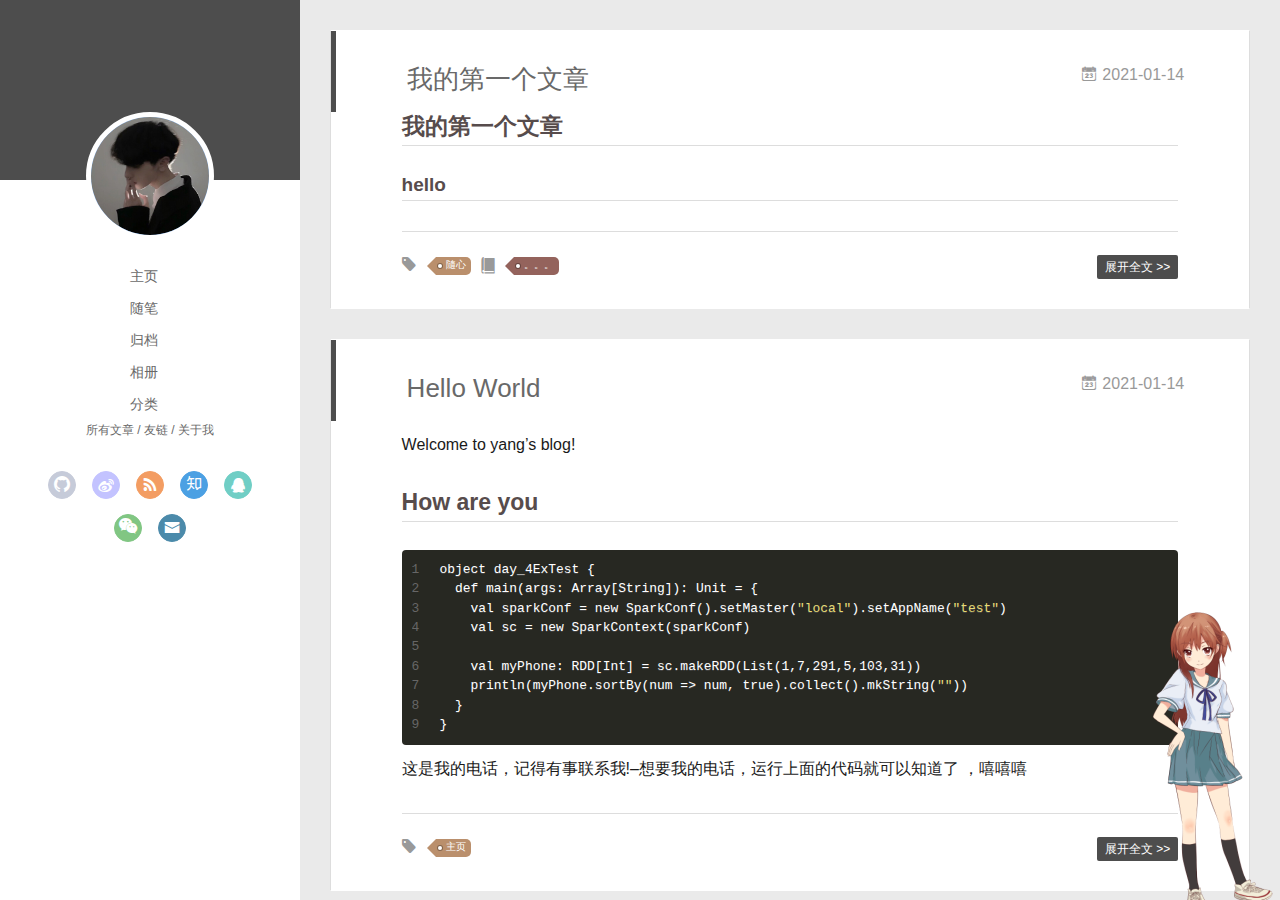
==== commit 2f7a274a: "Site updated: 2021-01-31 19:09:47" ====
--- a/index.html
+++ b/index.html
@@ -319,15 +319,9 @@
     
     <div class="article-entry" itemprop="articleBody">
       
-        <p>Welcome to <a target="_blank" rel="noopener" href="https://hexo.io/">Hexo</a>! This is your very first post. Check <a target="_blank" rel="noopener" href="https://hexo.io/docs/">documentation</a> for more info. If you get any problems when using Hexo, you can find the answer in <a target="_blank" rel="noopener" href="https://hexo.io/docs/troubleshooting.html">troubleshooting</a> or you can ask me on <a target="_blank" rel="noopener" href="https://github.com/hexojs/hexo/issues">GitHub</a>.</p>
-<h2 id="Quick-Start"><a href="#Quick-Start" class="headerlink" title="Quick Start"></a>Quick Start</h2><h3 id="Create-a-new-post"><a href="#Create-a-new-post" class="headerlink" title="Create a new post"></a>Create a new post</h3><figure class="highlight bash"><table><tr><td class="gutter"><pre><span class="line">1</span><br></pre></td><td class="code"><pre><span class="line">$ hexo new <span class="string">&quot;My New Post&quot;</span></span><br></pre></td></tr></table></figure>
-<p>More info: <a target="_blank" rel="noopener" href="https://hexo.io/docs/writing.html">Writing</a></p>
-<h3 id="Run-server"><a href="#Run-server" class="headerlink" title="Run server"></a>Run server</h3><figure class="highlight bash"><table><tr><td class="gutter"><pre><span class="line">1</span><br></pre></td><td class="code"><pre><span class="line">$ hexo server</span><br></pre></td></tr></table></figure>
-<p>More info: <a target="_blank" rel="noopener" href="https://hexo.io/docs/server.html">Server</a></p>
-<h3 id="Generate-static-files"><a href="#Generate-static-files" class="headerlink" title="Generate static files"></a>Generate static files</h3><figure class="highlight bash"><table><tr><td class="gutter"><pre><span class="line">1</span><br></pre></td><td class="code"><pre><span class="line">$ hexo generate</span><br></pre></td></tr></table></figure>
-<p>More info: <a target="_blank" rel="noopener" href="https://hexo.io/docs/generating.html">Generating</a></p>
-<h3 id="Deploy-to-remote-sites"><a href="#Deploy-to-remote-sites" class="headerlink" title="Deploy to remote sites"></a>Deploy to remote sites</h3><figure class="highlight bash"><table><tr><td class="gutter"><pre><span class="line">1</span><br></pre></td><td class="code"><pre><span class="line">$ hexo deploy</span><br></pre></td></tr></table></figure>
-<p>More info: <a target="_blank" rel="noopener" href="https://hexo.io/docs/one-command-deployment.html">Deployment</a></p>
+        <p>Welcome to yang’s blog!</p>
+<h2 id="How-are-you"><a href="#How-are-you" class="headerlink" title="How are you"></a>How are you</h2><figure class="highlight bash"><table><tr><td class="gutter"><pre><span class="line">1</span><br><span class="line">2</span><br><span class="line">3</span><br><span class="line">4</span><br><span class="line">5</span><br><span class="line">6</span><br><span class="line">7</span><br><span class="line">8</span><br><span class="line">9</span><br></pre></td><td class="code"><pre><span class="line">object day_4ExTest &#123;</span><br><span class="line">  def main(args: Array[String]): Unit = &#123;</span><br><span class="line">    val sparkConf = new SparkConf().setMaster(<span class="string">&quot;local&quot;</span>).setAppName(<span class="string">&quot;test&quot;</span>)</span><br><span class="line">    val sc = new SparkContext(sparkConf)</span><br><span class="line"></span><br><span class="line">    val myPhone: RDD[Int] = sc.makeRDD(List(1,7,291,5,103,31))</span><br><span class="line">    println(myPhone.sortBy(num =&gt; num, <span class="literal">true</span>).collect().mkString(<span class="string">&quot;&quot;</span>))</span><br><span class="line">  &#125;</span><br><span class="line">&#125;</span><br></pre></td></tr></table></figure>
+<p>这是我的电话，记得有事联系我!–想要我的电话，运行上面的代码就可以知道了  ，嘻嘻嘻</p>
 
       
 
@@ -638,5 +632,5 @@
 
 </div>
   </div>
-</body>
+<script src="/live2dw/lib/L2Dwidget.min.js?094cbace49a39548bed64abff5988b05"></script><script>L2Dwidget.init({"pluginRootPath":"live2dw/","pluginJsPath":"lib/","pluginModelPath":"assets/","tagMode":false,"debug":false,"model":{"jsonPath":"/live2dw/assets/hibiki.model.json"},"display":{"position":"right","width":145,"height":315},"mobile":{"show":true,"scale":0.5},"react":{"opacityDefault":0.7,"opacityOnHover":0.8},"log":false});</script></body>
 </html>--- a/main.0cf68a.css
+++ b/main.0cf68a.css
@@ -1,4 +1,5 @@
 .clearfix:after,.clearfix:before{content:"";display:table}.clearfix:after{clear:both}.left-col.show{box-shadow:0 0 6px 0 rgba(0,0,0,.75)}.mid-col,.mid-col.show .article,.tools-col,.tools-col .tools-section .search-tag.tagcloud .article-tag-list,.tools-col .tools-section .search-ul .search-tag span:hover,.tools-col .tools-section .search-ul .search-time span:hover,.tools-col .tools-section .search-ul .search-title:hover,.tools-col .tools-section .search-wrap .icon{transition:all .2s ease-in;-ms-transition:all .2s ease-in}@-webkit-keyframes leftIn{0%,60%,75%,90%,to{-webkit-animation-timing-function:cubic-bezier(.215,.61,.355,1);animation-timing-function:cubic-bezier(.215,.61,.355,1)}0%{-webkit-transform:translateZ(0);transform:translateZ(0)}60%{-webkit-transform:translate3d(358px,0,0);transform:translate3d(358px,0,0)}75%{-webkit-transform:translate3d(323px,0,0);transform:translate3d(323px,0,0)}90%{-webkit-transform:translate3d(338px,0,0);transform:translate3d(338px,0,0)}to{-webkit-transform:translate3d(333px,0,0);transform:translate3d(333px,0,0)}}@keyframes leftIn{0%,60%,75%,90%,to{-webkit-animation-timing-function:cubic-bezier(.215,.61,.355,1);animation-timing-function:cubic-bezier(.215,.61,.355,1)}0%{-webkit-transform:translateZ(0);transform:translateZ(0)}60%{-webkit-transform:translate3d(358px,0,0);transform:translate3d(358px,0,0)}75%{-webkit-transform:translate3d(323px,0,0);transform:translate3d(323px,0,0)}90%{-webkit-transform:translate3d(338px,0,0);transform:translate3d(338px,0,0)}to{-webkit-transform:translate3d(333px,0,0);transform:translate3d(333px,0,0)}}.mid-col.show{-webkit-animation-duration:.8s;animation-duration:.8s;-webkit-animation-fill-mode:both;animation-fill-mode:both;-webkit-animation-name:leftIn;animation-name:leftIn}@-webkit-keyframes leftOut{0%,60%,75%,90%,to{-webkit-animation-timing-function:cubic-bezier(.215,.61,.355,1);animation-timing-function:cubic-bezier(.215,.61,.355,1)}0%{-webkit-transform:translate3d(333px,0,0);transform:translate3d(333px,0,0)}60%{-webkit-transform:translate3d(-25px,0,0);transform:translate3d(-25px,0,0)}75%{-webkit-transform:translate3d(10px,0,0);transform:translate3d(10px,0,0)}90%{-webkit-transform:translate3d(-5px,0,0);transform:translate3d(-5px,0,0)}to{-webkit-transform:translateZ(0);transform:translateZ(0)}}@keyframes leftOut{0%,60%,75%,90%,to{-webkit-animation-timing-function:cubic-bezier(.215,.61,.355,1);animation-timing-function:cubic-bezier(.215,.61,.355,1)}0%{-webkit-transform:translate3d(333px,0,0);transform:translate3d(333px,0,0)}60%{-webkit-transform:translate3d(-25px,0,0);transform:translate3d(-25px,0,0)}75%{-webkit-transform:translate3d(10px,0,0);transform:translate3d(10px,0,0)}90%{-webkit-transform:translate3d(-5px,0,0);transform:translate3d(-5px,0,0)}to{-webkit-transform:translateZ(0);transform:translateZ(0)}}.mid-col.hide{-webkit-animation-duration:.8s;animation-duration:.8s;-webkit-animation-name:leftOut;animation-name:leftOut}@-webkit-keyframes smallLeftIn{0%,60%,75%,90%,to{-webkit-animation-timing-function:cubic-bezier(.215,.61,.355,1);animation-timing-function:cubic-bezier(.215,.61,.355,1)}0%{-webkit-transform:translateZ(0);transform:translateZ(0)}60%{-webkit-transform:translate3d(325px,0,0);transform:translate3d(325px,0,0)}75%{-webkit-transform:translate3d(290px,0,0);transform:translate3d(290px,0,0)}90%{-webkit-transform:translate3d(305px,0,0);transform:translate3d(305px,0,0)}to{-webkit-transform:translate3d(300px,0,0);transform:translate3d(300px,0,0)}}@keyframes smallLeftIn{0%,60%,75%,90%,to{-webkit-animation-timing-function:cubic-bezier(.215,.61,.355,1);animation-timing-function:cubic-bezier(.215,.61,.355,1)}0%{-webkit-transform:translateZ(0);transform:translateZ(0)}60%{-webkit-transform:translate3d(325px,0,0);transform:translate3d(325px,0,0)}75%{-webkit-transform:translate3d(290px,0,0);transform:translate3d(290px,0,0)}90%{-webkit-transform:translate3d(305px,0,0);transform:translate3d(305px,0,0)}to{-webkit-transform:translate3d(300px,0,0);transform:translate3d(300px,0,0)}}.tools-col.show{-webkit-animation-duration:.8s;animation-duration:.8s;-webkit-animation-fill-mode:both;animation-fill-mode:both;-webkit-animation-name:smallLeftIn;animation-name:smallLeftIn}@-webkit-keyframes smallleftOut{0%,60%,75%,90%,to{-webkit-animation-timing-function:cubic-bezier(.215,.61,.355,1);animation-timing-function:cubic-bezier(.215,.61,.355,1)}0%{-webkit-transform:translate3d(333px,0,0);transform:translate3d(333px,0,0)}60%{-webkit-transform:translate3d(-25px,0,0);transform:translate3d(-25px,0,0)}75%{-webkit-transform:translate3d(10px,0,0);transform:translate3d(10px,0,0)}90%{-webkit-transform:translate3d(-5px,0,0);transform:translate3d(-5px,0,0)}to{-webkit-transform:translateZ(0);transform:translateZ(0)}}@keyframes smallleftOut{0%,60%,75%,90%,to{-webkit-animation-timing-function:cubic-bezier(.215,.61,.355,1);animation-timing-function:cubic-bezier(.215,.61,.355,1)}0%{-webkit-transform:translate3d(333px,0,0);transform:translate3d(333px,0,0)}60%{-webkit-transform:translate3d(-25px,0,0);transform:translate3d(-25px,0,0)}75%{-webkit-transform:translate3d(10px,0,0);transform:translate3d(10px,0,0)}90%{-webkit-transform:translate3d(-5px,0,0);transform:translate3d(-5px,0,0)}to{-webkit-transform:translateZ(0);transform:translateZ(0)}}.tools-col.hide{-webkit-animation-duration:.8s;animation-duration:.8s;-webkit-animation-fill-mode:both;animation-fill-mode:both;-webkit-animation-name:smallleftOut;animation-name:smallleftOut}html{-ms-text-size-adjust:100%;-webkit-text-size-adjust:100%;-webkit-tap-highlight-color:transparent;height:100%}body{margin:0;font-size:14px;font-family:Helvetica Neue,Helvetica,STHeiTi,Arial,sans-serif;line-height:1.5;color:#333;background-color:#fff;min-height:100%}article,aside,details,figcaption,figure,footer,header,hgroup,main,menu,nav,section,summary{display:block}audio,canvas,progress,video{display:inline-block}audio:not([controls]){display:none;height:0}progress{vertical-align:baseline}[hidden],template{display:none}a{background:transparent;text-decoration:none;color:#08c}a:active{outline:0}abbr[title]{border-bottom:1px dotted}b,strong{font-weight:700}dfn{font-style:italic}mark{background:#ff0;color:#000}small{font-size:80%}sub,sup{font-size:75%;line-height:0;position:relative;vertical-align:baseline}sup{top:-.5em}sub{bottom:-.25em}img{border:0;vertical-align:middle;max-width:100%}svg:not(:root){overflow:hidden}pre{overflow:auto;white-space:pre;white-space:pre-wrap;word-wrap:break-word}code,kbd,pre,samp{font-family:monospace,monospace;font-size:1em}button,input,optgroup,select,textarea{color:inherit;font:inherit;margin:0;vertical-align:middle}button,input,select{overflow:visible}button,select{text-transform:none}button,html input[type=button],input[type=reset],input[type=submit]{-webkit-appearance:button;cursor:pointer}[disabled]{cursor:default}button::-moz-focus-inner,input::-moz-focus-inner{border:0;padding:0}input{line-height:normal}input[type=checkbox],input[type=radio]{box-sizing:border-box;padding:0}input[type=number]::-webkit-inner-spin-button,input[type=number]::-webkit-outer-spin-button{height:auto}input[type=search]{-webkit-appearance:textfield;box-sizing:border-box}input[type=search]::-webkit-search-cancel-button,input[type=search]::-webkit-search-decoration{-webkit-appearance:none}fieldset{border:1px solid silver;margin:0 2px;padding:.35em .625em .75em}legend{border:0;padding:0}textarea{overflow:auto;resize:vertical;vertical-align:top}optgroup{font-weight:700}button,input,select,textarea{outline:0}input,textarea{-webkit-user-modify:read-write-plaintext-only}input::-ms-clear,input::-ms-reveal{display:none}input::-moz-placeholder,textarea::-moz-placeholder{color:#999}input:-ms-input-placeholder,textarea:-ms-input-placeholder{color:#999}input::-webkit-input-placeholder,textarea::-webkit-input-placeholder{color:#999}.placeholder{color:#999}table{border-collapse:collapse;border-spacing:0}td,th{padding:0}blockquote,figure,form,h1,h2,h3,h4,h5,h6,p{margin:0}dd,dl,li,ol,ul{margin:0;padding:0}ol,ul{list-style:none outside none}h1,h2,h3{line-height:2;font-weight:400}h1{font-size:18px}h2{font-size:16px}h3{font-size:14px}i{font-style:normal}*{box-sizing:border-box}@font-face{font-family:iconfont;src:url(./fonts/iconfont.b322fa.eot);src:url(./fonts/iconfont.b322fa.eot#iefix) format("embedded-opentype"),url(./fonts/iconfont.8c627f.woff) format("woff"),url(./fonts/iconfont.16acc2.ttf) format("truetype"),url(./fonts/iconfont.45d7ee.svg#iconfont) format("svg")}[class*=" icon-"],[class^=icon-]{font-family:iconfont!important;speak:none;font-size:16px;font-style:normal;font-weight:400;font-variant:normal;text-transform:none;line-height:1;-webkit-font-smoothing:antialiased;-moz-osx-font-smoothing:grayscale}.icon-twitter:before{content:"\E600"}.icon-facebook:before{content:"\E601"}.icon-clock:before{content:"\E602"}.icon-mail:before{content:"\E609"}.icon-link:before{content:"\E6AB"}.icon-search:before{content:"\E65B"}.icon-smile:before{content:"\E64A"}.icon-roundrightfill:before{content:"\E65A"}.icon-list:before{content:"\E682"}.icon-book:before{content:"\E6FE"}.icon-home:before{content:"\E6BB"}.icon-share:before{content:"\E618"}.icon-back:before{content:"\E625"}.icon-qq:before{content:"\E62D"}.icon-weibo:before{content:"\E619"}.icon-segmentfault:before{content:"\E603"}.icon-sort:before{content:"\E700"}.icon-jianshu:before{content:"\E613"}.icon-circle-left:before{content:"\E71F"}.icon-circle-right:before{content:"\E720"}.icon-loading:before{content:"\E614"}.icon-acfun:before{content:"\E604"}.icon-close:before{content:"\E60C"}.icon-tumblr:before{content:"\E6B0"}.icon-calendar:before{content:"\E667"}.icon-rss:before{content:"\E877"}.icon-price-tags:before{content:"\E6F9"}.icon-quo-left:before{content:"\E7F5"}.icon-quo-right:before{content:"\E7F6"}.icon-back1:before{content:"\E64E"}.icon-github:before{content:"\E735"}.icon-film:before{content:"\E7B7"}.icon-weixin:before{content:"\E61F"}.icon-qzone:before{content:"\E680"}.icon-category:before{content:"\E605"}.icon-douban:before{content:"\E64C"}.icon-roundleftfill:before{content:"\E799"}.icon-tuding:before{content:"\E651"}.icon-zhihu:before{content:"\E61B"}.icon-linkedin:before{content:"\E6D4"}.icon-google:before{content:"\E635"}.icon-plane:before{content:"\E62F"}.icon-bilibili:before{content:"\E622"}.icon-psn:before{content:"\E6C7"}body,button,input,select,textarea{color:#1a1a1a;font-family:lucida grande,lucida sans unicode,lucida,helvetica,Hiragino Sans GB,Microsoft YaHei,WenQuanYi Micro Hei,sans-serif;font-size:16px;font-size:1rem;line-height:1.75}body{overflow-y:hidden;background:#eaeaea}#container,body,html{height:100%;overflow-x:hidden;overflow-y:auto}#mobile-nav{display:none}#container{position:relative;min-height:100%}#container .anm-canvas{display:none}#container.show .anm-canvas{display:block;position:fixed}.body-wrap{margin-bottom:80px}.mid-col{position:absolute;right:0;min-height:100%;background:#eaeaea;left:300px;width:auto}.mid-col.show{background:none;opacity:.9}.mid-col.show .article{background:hsla(0,0%,100%,.3)}.left-col{background:#fff;width:300px;position:fixed;opacity:1;transition:all .2s ease-in;height:100%;z-index:999}.left-col .overlay{width:100%;height:180px;position:absolute}.left-col .intrude-less{width:76%;text-align:center;margin:112px auto 0}.left-col #header{width:100%;height:300px;position:relative;border-bottom:1px solid color-border}.left-col #header a{color:#696969}.left-col #header a:hover{color:#b0a0aa}.left-col #header .header-subtitle{text-align:center;color:#999;font-size:14px;line-height:25px;overflow:hidden;text-overflow:ellipsis;display:-webkit-box;-webkit-line-clamp:2;-webkit-box-orient:vertical}.left-col #header .header-menu{font-weight:300;line-height:31px;text-transform:uppercase;float:none;min-height:150px;margin-left:-12px;text-align:center;display:-webkit-box;-webkit-box-orient:horizontal;-webkit-box-pack:center;-webkit-box-align:center}.left-col #header .header-menu li{cursor:default}.left-col #header .header-menu li a{font-size:14px;min-width:300px}.left-col #header .header-smart-menu{font-size:12px;margin-bottom:20px}.left-col #header .header-smart-menu a:after{content:"/"}.left-col #header .header-smart-menu a:last-child:after{content:""}.left-col #header .profilepic{display:block;border:5px solid #fff;border-radius:300px;width:128px;height:128px;margin:0 auto;position:relative;overflow:hidden;background:#88acdb;-webkit-transition:all .2s ease-in;display:-webkit-box;-webkit-box-orient:horizontal;-webkit-box-pack:center;-webkit-box-align:center;text-align:center}.left-col #header .profilepic img{border-radius:300px;opacity:1;-webkit-transition:all .2s ease-in}.left-col #header .profilepic img.show{width:100%;height:100%;opacity:1}.left-col #header .header-author{text-align:center;margin:.67em 0;font-family:Roboto,serif;font-size:30px;transition:.3s}::-webkit-scrollbar{width:10px;height:10px}::-webkit-scrollbar-button{width:0;height:0}::-webkit-scrollbar-button:end:decrement,::-webkit-scrollbar-button:start:increment{display:none}::-webkit-scrollbar-corner{display:block}::-webkit-scrollbar-thumb{border-radius:8px;background-color:rgba(0,0,0,.2)}::-webkit-scrollbar-thumb:hover{border-radius:8px;background-color:rgba(0,0,0,.5)}::-webkit-scrollbar-thumb,::-webkit-scrollbar-track{border-right:1px solid transparent;border-left:1px solid transparent}::-webkit-scrollbar-track:hover{background-color:rgba(0,0,0,.15)}::-webkit-scrollbar-button:start{width:10px;height:10px;background:url(./img/scrollbar_arrow.png) no-repeat 0 0}::-webkit-scrollbar-button:start:hover{background:url(./img/scrollbar_arrow.png) no-repeat -15px 0}::-webkit-scrollbar-button:start:active{background:url(./img/scrollbar_arrow.png) no-repeat -30px 0}::-webkit-scrollbar-button:end{width:10px;height:10px;background:url(./img/scrollbar_arrow.png) no-repeat 0 -18px}::-webkit-scrollbar-button:end:hover{background:url(./img/scrollbar_arrow.png) no-repeat -15px -18px}::-webkit-scrollbar-button:end:active{background:url(./img/scrollbar_arrow.png) no-repeat -30px -18px}.article-entry .highlight,.article-entry pre{background:#272822;margin:10px 0;padding:10px;overflow:auto;color:#fff;font-size:.9em;line-height:22.400000000000002px}.article-entry .gist .gist-file .gist-data .line-numbers,.article-entry .highlight .gutter pre,.article-entry .highlight .gutter pre .line{color:#666}.article-entry code,.article-entry pre{font-family:Source Code Pro,Consolas,Monaco,Menlo,monospace}.article-entry code{background:#eee;padding:0 .3em;border:none}.article-entry pre code{background:none;text-shadow:none;padding:0;color:#fff}.article-entry .highlight{border-radius:4px}.article-entry .highlight pre{border:none;margin:0;padding:0}.article-entry .highlight table{margin:0;width:auto}.article-entry .highlight td{border:none;padding:0}.article-entry .highlight figcaption{color:highlight-comment;line-height:1em;margin-bottom:1em}.article-entry .highlight figcaption:after,.article-entry .highlight figcaption:before{content:"";display:table}.article-entry .highlight figcaption:after{clear:both}.article-entry .highlight figcaption a{float:right}.article-entry .highlight .gutter pre{text-align:right;padding-right:20px}.article-entry .highlight .gutter pre .line{text-shadow:none}.article-entry .highlight .line{color:#fff;min-height:19px}.article-entry .gist{margin:0 -20px;border-style:solid;border-color:#ddd;border-width:1px 0;background:#272822;padding:15px 20px 15px 0}.article-entry .gist .gist-file{border:none;font-family:Source Code Pro,Consolas,Monaco,Menlo,monospace;margin:0}.article-entry .gist .gist-file .gist-data{background:none;border:none}.article-entry .gist .gist-file .gist-data .line-numbers{background:none;border:none;padding:0 20px 0 0}.article-entry .gist .gist-file .gist-data .line-data{padding:0!important}.article-entry .gist .gist-file .highlight{margin:0;padding:0;border:none}.article-entry .gist .gist-file .gist-meta{background:#272822;color:highlight-comment;font:.85em Helvetica Neue,Helvetica,Arial,sans-serif;text-shadow:0 0;padding:0;margin-top:1em;margin-left:20px}.article-entry .gist .gist-file .gist-meta a{color:#258fb8;font-weight:400}.article-entry .gist .gist-file .gist-meta a:hover{text-decoration:underline}pre .comment{color:#75715e}pre .class .params,pre .function .keyword,pre .keyword{color:#66d9ef}pre .css .value,pre .doctype,pre .function,pre .params,pre .tag{color:#fff}pre .at_rule,pre .at_rule .keyword,pre .css~* .tag,pre .preprocessor,pre .preprocessor .keyword,pre .title{color:#f92672}pre .attribute,pre .built_in,pre .class,pre .css~* .class,pre .function .title{color:#a6e22e}pre .string,pre .value{color:#e6db74}pre .number{color:#7163d7}pre .css~* .id,pre .id{color:#fd971f}#header .tagcloud a{color:#fff}.tagcloud a{display:inline-block;text-decoration:none;font-weight:400;font-size:10px;color:#fff;height:18px;line-height:18px;float:left;padding:0 5px 0 10px;position:relative;border-radius:0 5px 5px 0;margin:5px 9px 5px 8px;font-family:Menlo,Monaco,Andale Mono,lucida console,Courier New,monospace}.tagcloud a:hover{opacity:.8}.tagcloud a:before{content:" ";width:0;height:0;position:absolute;top:0;left:-18px;border:9px solid transparent}.tagcloud a:after{content:" ";width:4px;height:4px;background-color:#fff;border-radius:4px;box-shadow:0 0 0 1px rgba(0,0,0,.3);position:absolute;top:7px;left:2px}.tagcloud a.color1{background:#ff945c}.tagcloud a.color1:before{border-right-color:#ff945c}.tagcloud a.color2{background:#cc8167}.tagcloud a.color2:before{border-right-color:#cc8167}.tagcloud a.color3{background:#ba8f6c}.tagcloud a.color3:before{border-right-color:#ba8f6c}.tagcloud a.color4{background:#94635c}.tagcloud a.color4:before{border-right-color:#94635c}.tagcloud a.color5{background:#7b5d5f}.tagcloud a.color5:before{border-right-color:#7b5d5f}.article-tag-list .article-tag-list-item{float:left}.article-pop-out .icon-tuding{color:#999;float:left;margin-right:10px;margin-top:6px}.article-category,.article-category .article-tag-list,.article-tag,.article-tag .article-tag-list{float:left}.article-category .icon,.article-tag .icon{color:#999;float:left;margin-right:10px;margin-top:6px}.article-pop-out{float:left}.archive-article-date{color:#999;margin-right:7.6923%;float:right}.archive-article-date .icon{margin:5px 5px 5px 0}.glass{background-color:rgba(54,70,93,.9);z-index:998;transition:opacity .15s;width:100%;height:100%;display:none}.glass,.tagcloud-ctn{left:0;opacity:1;bottom:0;position:fixed;right:0;top:0}.tagcloud-ctn{z-index:90120;background-size:100% 100%}.tagcloud-ctn .tagcloud-global{position:fixed;top:50%;left:50%;margin-top:-115px;margin-left:-315px;width:630px}.tagcloud-ctn .tagcloud-global a{width:80px;height:80px;border-radius:50%;background:#f2992e;color:#fff;display:block;float:left;line-height:80px;text-align:center}.tagcloud-ctn .tagcloud-global .tab-post-types .tab-post-type:first-child .post-type-icon{background:#f2992e}.tagcloud-ctn .tagcloud-global .tab-post-types .tab-post-type:nth-child(2) .post-type-icon{background:#56bc8a}.tagcloud-ctn .tagcloud-global .tab-post-types .tab-post-type:nth-child(3) .post-type-icon{background:#4aa8d8}.tagcloud-ctn .tagcloud-global .tab-post-types .tab-post-type:nth-child(4) .post-type-icon{background:#a77dc2}.tagcloud-ctn .tagcloud-global .tab-post-types .tab-post-type:nth-child(5) .post-type-icon{background:#dd765d}#header .header-nav{width:100%;position:absolute;transition:-webkit-transform .3s ease-in;transition:transform .3s ease-in;transition:transform .3s ease-in,-webkit-transform .3s ease-in}#header .header-nav .social{margin-top:10px;text-align:center;display:-webkit-box;display:-ms-flexbox;display:flex;-ms-flex-wrap:wrap;flex-wrap:wrap;-webkit-box-pack:center;-ms-flex-pack:center;justify-content:center}#header .header-nav .social a{border-radius:50%;display:-moz-inline-stack;display:inline-block;vertical-align:middle;*vertical-align:auto;zoom:1;*display:inline;margin:0 8px 15px;transition:.3s;text-align:center;color:#fff;opacity:.7;width:28px;height:28px;line-height:26px}#header .header-nav .social a:hover{opacity:1}#header .header-nav .social a.weibo{background:#aaf;border:1px solid #aaf}#header .header-nav .social a.weibo:hover{border:1px solid #aaf}#header .header-nav .social a.segmentfault{background:#009a61;border:1px solid #009a61}#header .header-nav .social a.segmentfault:hover{border:1px solid #009a61}#header .header-nav .social a.rss{background:#ef7522;border:1px solid #ef7522}#header .header-nav .social a.rss:hover{border:1px solid #cf5d0f}#header .header-nav .social a.github{background:#afb6ca;border:1px solid #afb6ca}#header .header-nav .social a.github:hover{border:1px solid #909ab6}#header .header-nav .social a.facebook{background:#3b5998;border:1px solid #3b5998}#header .header-nav .social a.facebook:hover{border:1px solid #2d4373}#header .header-nav .social a.google{background:#c83d20;border:1px solid #c83d20}#header .header-nav .social a.google:hover{border:1px solid #9c3019}#header .header-nav .social a.twitter{background:#55cff8;border:1px solid #55cff8}#header .header-nav .social a.twitter:hover{border:1px solid #24c1f6}#header .header-nav .social a.linkedin{background:#005a87;border:1px solid #005a87}#header .header-nav .social a.linkedin:hover{border:1px solid #006b98}#header .header-nav .social a.acfun{background:#fd4c5d;border:1px solid #fd4c5d}#header .header-nav .social a.acfun:hover{border:1px solid #fd4c5d}#header .header-nav .social a.bilibili{background:#e15280;border:1px solid #e15280}#header .header-nav .social a.bilibili:hover{border:1px solid #e15280}#header .header-nav .social a.zhihu{background:#0078d8;border:1px solid #0078d8}#header .header-nav .social a.zhihu:hover{border:1px solid #0078d8}#header .header-nav .social a.douban{background:#06c611;border:1px solid #06c611}#header .header-nav .social a.douban:hover{border:1px solid #06c611}#header .header-nav .social a.mail{background:#005a87;border:1px solid #005a87}#header .header-nav .social a.mail:hover{border:1px solid #006b98}#header .header-nav .social a.jianshu{background:#ff5722;border:1px solid #ff5722}#header .header-nav .social a.jianshu:hover{border:1px solid #ff5722}#header .header-nav .social a.weixin{background:#4caf50;border:1px solid #4caf50}#header .header-nav .social a.weixin:hover{border:1px solid #4caf50}#header .header-nav .social a.qq{background:#34baad;border:1px solid #34baad}#header .header-nav .social a.qq:hover{border:1px solid #34baad}#header .header-nav .social a.psn{background:#086ef6;border:1px solid #086ef6}#header .header-nav .social a.psn:hover{border:1px solid #086ef6}#page-nav{text-align:center;margin-top:30px}#page-nav .page-number{width:20px;height:25px;background:#4d4d4d;display:inline-block;color:#fff;line-height:25px;font-size:12px;margin:0 5px 30px;border-radius:2px}#page-nav .page-number:hover{background:#5e5e5e}#page-nav .current{background:#88acdb;cursor:default}#page-nav .current:hover{background:#88acdb}#page-nav .extend{color:#4d4d4d;margin:0 27px;opacity:1}#page-nav .extend:hover{color:#5e5e5e}#page-nav:hover .extend{opacity:1}.archives-wrap{position:relative;margin:0 30px;padding-right:60px;border-bottom:1px solid #eee;background:#fff}.archives-wrap:first-child{margin-top:30px}.archives-wrap:last-child{margin-bottom:80px}.archives-wrap .archive-year-wrap{line-height:35px;width:200px;position:absolute;padding-top:15px;font-size:1.8em;z-index:1}.archives-wrap .archive-year-wrap a{color:#666;font-weight:700;padding-left:48px}.archives{position:relative}.archives .article-info{border:none}.archives .archive-article{margin-left:200px;padding:20px 0;border-bottom:1px solid #eee;border-top:1px solid #fff;position:relative}.archives .archive-article:first-child{border-top:none}.archives .archive-article:last-child{border-bottom:none}.archives .archive-article-title{font-size:16px;color:#333;transition:color .3s}.archives .archive-article-title:hover{color:#657b83}.archives .archive-article-title span{display:block;color:#a8a8a8;font-size:12px;line-height:14px;height:7px;padding-left:2px}.archives .archive-article-title span:before{display:inline-block;content:"\201C";font-family:serif;font-size:30px;float:left;margin:4px 4px 0 -12px;color:#c8c8c8}.archive-article-inner .icon-clock{margin-right:5px}.archive-article-inner .archive-article-header{position:relative;min-height:36px}.archive-article-inner .article-meta{position:relative;float:right;margin-top:-10px;color:#555;background:none;text-align:right;width:auto}.archive-article-inner .article-meta .article-date time{color:#aaa}.archive-article-inner .article-meta .archive-article-date,.archive-article-inner .article-meta .article-tag-list{margin-right:30px;display:-moz-inline-stack;display:inline-block;vertical-align:middle;zoom:1;color:#666;font-size:14px}.archive-article-inner .article-meta .archive-article-date{cursor:default;font-size:12px;margin-bottom:5px;margin-top:-10px;margin-right:0}.archive-article-inner .article-meta .article-category:before{float:left;margin-top:1px;left:15px}.archive-article-inner .article-meta .article-category .article-category-link{width:auto;max-width:83px;padding-left:10px}.archive-article-inner .article-meta .article-tag-list{margin-top:0}.archive-article-inner .article-meta .article-tag-list:before{left:15px}.archive-article-inner .article-meta .article-tag-list .article-tag-list-item{display:inline-block;width:auto;max-width:83px;padding-left:8px;font-size:12px}.tools-col{width:300px;height:100%;position:fixed;left:0;top:0;z-index:0;padding:0;opacity:0;-webkit-overflow-scrolling:touch;overflow-scrolling:touch}.tools-col.show{opacity:1}.tools-col.hide{z-index:0}.tools-col .tools-nav{display:none}.tools-col .tools-section,.tools-col .tools-wrap{height:100%;color:#e5e5e5;width:360px;overflow:hidden;overflow-y:auto}.tools-col .tools-section ::-webkit-scrollbar,.tools-col .tools-wrap ::-webkit-scrollbar{display:none}.tools-col .tools-section .search-wrap{width:310px;margin:20px 20px 10px;position:relative}.tools-col .tools-section .search-wrap .search-ipt{width:310px;color:#fff;background:none;border:none;border-bottom:2px solid #fff;font-family:Roboto,serif}.tools-col .tools-section .search-wrap .icon{position:absolute;right:0;top:7px;color:#fff;cursor:pointer}.tools-col .tools-section .search-wrap .icon:hover{-webkit-transform:scale(1.2);transform:scale(1.2)}.tools-col .tools-section .search-wrap ::-webkit-input-placeholder{color:#ededed}.tools-col .tools-section .search-tag.tagcloud{text-align:center;position:relative}.tools-col .tools-section .search-tag.tagcloud .search-tag-wording{font-size:12px;float:right;margin:4px 75px 0 0}.tools-col .tools-section .search-tag.tagcloud .search-switch{width:40px;height:25px;display:block}.tools-col .tools-section .search-tag.tagcloud .search-switch input{width:40px;height:14px;position:absolute;top:0;right:30px;z-index:2;border:0;background:0 0;-webkit-appearance:none;outline:0}.tools-col .tools-section .search-tag.tagcloud .search-switch input:before{content:"";width:40px;height:14px;border:1px solid #bdcabc;background-color:#fdfdfd;border-radius:20px;cursor:pointer;display:inline-block;position:relative;vertical-align:middle;box-sizing:content-box;box-shadow:inset 0 0 0 0 #dfdfdf;transition:border .4s,box-shadow .4s;background-clip:content-box}.tools-col .tools-section .search-tag.tagcloud .search-switch input:checked:before{border-color:#64bd63;box-shadow:inset 0 0 0 .16rem #64bd63;background-color:#64bd63;transition:border .4s,box-shadow .4s,background-color 1.2s}.tools-col .tools-section .search-tag.tagcloud .search-switch input:checked:after{left:27px;background:#fff}.tools-col .tools-section .search-tag.tagcloud .search-switch input:after{content:"";width:14px;height:14px;position:absolute;top:16px;left:2px;-webkit-transform:translateY(-50%);border-radius:100%;background-color:#91c0f1;box-shadow:0 1px 1px rgba(0,0,0,.4);transition:left .2s;cursor:pointer}.tools-col .tools-section .search-tag.tagcloud .article-tag-list{display:none;margin:15px 10px 0;padding:10px;background:hsla(0,0%,100%,.2)}.tools-col .tools-section .search-tag.tagcloud .article-tag-list.show{display:block}.tools-col .tools-section .search-tag.tagcloud .a{float:none}.tools-col .tools-section .search-ul{margin-top:10px;color:rgba(77,77,77,.75);-webkit-overflow-scrolling:touch;overflow-scrolling:touch;overflow-y:auto}.tools-col .tools-section .search-ul .search-li{padding:10px 20px;border-bottom:1px dotted #dcdcdc}.tools-col .tools-section .search-ul .search-li:hover{background:hsla(0,0%,100%,.2)}.tools-col .tools-section .search-ul .search-title{overflow:hidden;white-space:nowrap;text-overflow:ellipsis;display:block;color:#fffff8;text-shadow:1px 1px rgba(77,77,77,.25)}.tools-col .tools-section .search-ul .search-title .icon{margin-right:10px;color:#fffdd8}.tools-col .tools-section .search-ul .search-title:hover{color:#fff}.tools-col .tools-section .search-ul .search-tag,.tools-col .tools-section .search-ul .search-time{font-size:12px;color:#fffdd8;margin-right:10px}.tools-col .tools-section .search-ul .search-tag .icon,.tools-col .tools-section .search-ul .search-time .icon{margin-right:0}.tools-col .tools-section .search-ul .search-tag span,.tools-col .tools-section .search-ul .search-time span{cursor:pointer}.tools-col .tools-section .search-ul .search-tag span:hover,.tools-col .tools-section .search-ul .search-time span:hover{color:#fff}.tools-col .tools-section .search-ul .search-time{float:left}.tools-col .tools-section .search-ul .search-tag span{margin-right:5px}.tools-col .tools-section-friends{padding-top:30px}.tools-col .aboutme-wrap{display:-webkit-box;display:-ms-flexbox;display:flex;-webkit-box-align:center;-ms-flex-align:center;align-items:center;-webkit-box-pack:center;-ms-flex-pack:center;justify-content:center;width:100%;height:100%;color:#fffdd8;text-shadow:1px 1px rgba(77,77,77,.45)}.body-wrap>article{position:relative}@-webkit-keyframes cd-bounce-1{0%{opacity:0;-webkit-transform:scale(1)}60%{opacity:1;-webkit-transform:scale(1.01)}to{-webkit-transform:scale(1)}}@keyframes cd-bounce-1{0%{opacity:0;-webkit-transform:scale(1);transform:scale(1)}60%{opacity:1;-webkit-transform:scale(1.01);transform:scale(1.01)}to{-webkit-transform:scale(1);transform:scale(1)}}.article{margin:30px;position:relative;border:1px solid #ddd;border-top:1px solid #fff;border-bottom:1px solid #fff;background:#fff;transition:all .2s ease-in}.article img{max-width:100%}.article-inner h1.article-title,.article-title{color:#696969;margin-left:0;font-weight:300;line-height:35px;margin-bottom:20px;font-size:26px;transition:color .3s}.article-header{border-left:5px solid #4d4d4d;padding:30px 0 15px 25px;padding-left:7.6923%}.article-meta{width:150px;font-size:14;text-align:right;position:absolute;right:0;top:23px;text-align:center;z-index:1}.article-meta time{color:#aaa}.article-meta time .icon-clock{margin-right:8px;font-size:16px}.article-more-link{margin-top:0;text-align:left;float:right}.article-more-link a{background:#4d4d4d;color:#fff;font-size:12px;padding:5px 8px;line-height:16px;border-radius:2px;transition:background .3s}.article-more-link a:hover{background:#3c3c3c}.article-more-link a.hidden{visibility:hidden}.article-info.info-on-right{margin:10px 0 0;float:right}.article-info-index.article-info{padding-top:20px;margin:30px 7.6923% 0;min-height:72px;border-top:1px solid #ddd}.article-info-post.article-info{padding:0;border:none;margin:-30px 0 20px 7.6923%}.article-inner p{margin:0 0 1.75em}.article-inner{border-color:#d1d1d1}.article-inner h1{font-size:28px;font-size:1.75rem;line-height:1.25;margin-top:2em;margin-bottom:1em}.article-inner h2{font-size:23px;font-size:1.4375rem;line-height:1.2173913043;margin-top:2.4347826087em;margin-bottom:1.2173913043em}.article-inner h3{font-size:19px;font-size:1.1875rem;line-height:1.1052631579;margin-top:2.9473684211em;margin-bottom:1.4736842105em}.article-inner h4,.article-inner h5,.article-inner h6{font-size:16px;font-size:1rem;line-height:1.3125;margin-top:3.5em;margin-bottom:1.75em}.article-inner h4{letter-spacing:.140625em;text-transform:uppercase}.article-inner h6{font-style:italic}.article-inner h1,.article-inner h2,.article-inner h3,.article-inner h4,.article-inner h5,.article-inner h6{font-weight:900}.article-inner h1:first-child,.article-inner h2:first-child,.article-inner h3:first-child,.article-inner h4:first-child,.article-inner h5:first-child,.article-inner h6:first-child{margin-top:0}.article-inner h1:first-child{margin-bottom:10px;display:inline}.article-entry{line-height:1.8em;padding-right:7.6923%;padding-left:7.6923%}.article-entry p{margin-top:10px}.article-entry li code,.article-entry p code{padding:1px 3px;margin:0 3px;background:#ddd;border:1px solid #ccc;font-family:Menlo,Monaco,Andale Mono,lucida console,Courier New,monospace;word-wrap:break-word;font-size:14px}.article-entry blockquote{background:#ddd;border-left:5px solid #ccc;padding:15px 20px;margin-top:10px;border-left:5px solid #657b83;background:#f6f6f6}.article-entry blockquote p{margin-top:0;margin-bottom:0}.article-entry em{font-style:italic}.article-entry ul li:before{content:"";width:6px;height:6px;border:1px solid #999;border-radius:10px;background:#aaa;display:inline-block;margin-right:10px;float:left;margin-top:10px}.article-entry ol{counter-reset:item}.article-entry ol li:before{counter-increment:item;content:counter(item) ".";margin-right:10px}.article-entry ol,.article-entry ul{font-size:14px;margin:10px 0}.article-entry li ol,.article-entry li ul{margin-left:30px}.article-entry li ol li:before,.article-entry li ul li:before{content:"";background:#dedede}.article-entry h1{margin-top:30px}.article-entry h2,.article-entry h3,.article-entry h4,.article-entry h5,.article-entry h6{margin-top:20px;font-weight:700;color:#574c4c;padding-bottom:5px;border-bottom:1px solid #ddd}.article-entry video{max-width:100%}.article-entry strong{font-weight:700}.article-entry .caption{display:block;font-size:.8em;color:#aaa}.article-entry hr{height:0;margin-top:20px;margin-bottom:20px;border-left:0;border-right:0;border-top:1px solid #ddd;border-bottom:1px solid #fff}.article-entry pre{line-height:1.5;margin-top:10px;padding:5px 15px;overflow-x:auto;color:#657b83;border:1px solid #ccc;text-shadow:0 1px #444;font-family:Menlo,Monaco,Andale Mono,lucida console,Courier New,monospace}.article-entry pre code{font-size:14px}.article-entry table{width:100%;border:1px solid #dedede;margin:15px 0;border-collapse:collapse}.article-entry table td,.article-entry table tr{height:35px}.article-entry table thead tr{background:#f8f8f8}.article-entry table tbody tr:hover{background:#efefef}.article-entry table td,.article-entry table th{border:1px solid #dedede;padding:0 10px}.article-entry figure table{border:none;width:auto;margin:0}.article-entry figure table tbody tr:hover{background:none}#article-nav{margin:0 0 20px;padding:0 32px 10px;min-height:30px}#article-nav .article-nav-link-wrap{font-size:14px}#article-nav .article-nav-link-wrap .article-nav-title{display:inline-block;font-size:16px;transition:color .3s}#article-nav .article-nav-link-wrap:hover .article-nav-title,#article-nav .article-nav-link-wrap:hover i{color:#4d4d4d}#article-nav #article-nav-older{float:right}#disqus_thread,#gitment-ctn,#SOHUCS,.cloud-tie-wrapper,.duoshuo{padding:0 30px!important;min-height:20px}#SOHUCS #SOHU_MAIN .module-cmt-list .block-cont-gw{border-bottom:1px dashed #c8c8c8!important}.share-wrap{min-height:20px}.share-btn{float:right;position:relative}.share-icons{display:-webkit-box;display:-ms-flexbox;display:flex;-webkit-box-pack:center;-ms-flex-pack:center;justify-content:center;-webkit-box-align:center;-ms-flex-align:center;align-items:center;-ms-flex-wrap:wrap;flex-wrap:wrap}.share-icons a{border:1px solid #fff;border-radius:50%;display:-moz-inline-stack;display:inline-block;vertical-align:middle;zoom:1;margin:10px;transition:.3s;text-align:center;color:#fff;opacity:.7;width:28px;height:28px;line-height:26px;text-shadow:1px 1px 1px #509eb7}.share-icons a:active{color:#fff}.share-icons a:hover{-webkit-transform:scale(1.2);transform:scale(1.2)}.share-icons a.share-outer{border:none;color:#fff;background:#4d4d4d;text-shadow:none}.page-modal{position:fixed;top:24%;left:50%;z-index:1001;padding:20px;text-align:center;color:#727272;background:#fff;border-radius:4px;box-shadow:0 2px 5px 0 rgba(0,0,0,.16),0 2px 10px 0 rgba(0,0,0,.12);opacity:0;-webkit-transform:translate(-50%,-200%);transform:translate(-50%,-200%)}.page-modal p{margin-bottom:10px}.page-modal.ready{visibility:hidden;display:block;-webkit-transform:translate(-50%,-100%);transform:translate(-50%,-100%);transition:.3s}.page-modal.in{visibility:visible;opacity:1;-webkit-transform:translate(-50%);transform:translate(-50%)}.page-modal .close{position:absolute;right:15px;top:15px;color:rgba(0,0,0,.2);font-size:16px;line-height:20px}.page-modal .close:active,.page-modal .close:hover{color:rgba(0,0,0,.4)}.mask{visibility:hidden;position:fixed;top:0;left:0;bottom:0;z-index:1000;width:100%;height:100%;background:#000;opacity:0;filter:alpha(opacity=0);pointer-events:none;transition:.3s ease-in-out}.mask.in{visibility:visible;pointer-events:auto;opacity:.3}.page-reward{margin:60px 0;text-align:center}.page-reward .page-reward-btn{position:relative;display:inline-block;width:56px;height:56px;line-height:56px;font-size:20px;color:#fff;background:#f44336;border-radius:50%;box-shadow:0 2px 5px 0 rgba(0,0,0,.16),0 2px 10px 0 rgba(0,0,0,.12);transition:.4s ease-in-out}.page-reward .page-reward-btn:active,.page-reward .page-reward-btn:hover{box-shadow:0 6px 12px rgba(0,0,0,.2),0 4px 15px rgba(0,0,0,.2)}.page-reward .page-reward-btn .tooltip-item{display:block;width:56px;height:56px}.page-reward .reward-box{display:-webkit-box;display:-ms-flexbox;display:flex;-ms-flex-pack:distribute;justify-content:space-around}.page-reward .reward-p{color:#fff;font-weight:700;text-shadow:1px 1px 1px #45b9e0}.page-reward .reward-p .icon{margin:0 10px;color:#ddd}.page-reward .reward-type{font-size:16px;display:block;color:#4d4d4d;margin:20px 0 0}.page-reward .reward-img{width:130px;height:130px;border:6px solid #fff;border-radius:3px}.wrap-side-operation{position:fixed;right:40px;bottom:50px;z-index:999;font-size:14px}.wrap-side-operation .icon-plane{color:#fff;text-shadow:1px 1px 1px #509eb7;opacity:.7;font-size:52px;line-height:40px;width:40px;text-align:center;display:block}.mod-side-operation{width:40px;text-align:center}.jump-container:hover .icon-back{background:rgba(36,193,246,.9)}.jump-container,.toc-container{position:relative;cursor:pointer;width:40px;height:40px;opacity:.8}.jump-plan-container{position:absolute;top:-11px;left:-4px;width:50px;height:61px;overflow:hidden}.jump-plan-container .jump-plane{display:block;position:absolute;width:42px;height:66px;-webkit-transform:translateY(68px);transform:translateY(68px);left:-2px}.mod-side-operation__jump-to-top .icon-back{transition:.3s;color:#fff;background:#ccc;-webkit-transform:rotate(90deg);transform:rotate(90deg);font-size:32px;line-height:40px;width:40px;text-align:center;display:block}.mod-side-operation__jump-to-top .icon-back:hover{background:#24c1f6;color:#24c1f6}.toc-container.tooltip-left{background:#ccc;margin-top:10px;transition:.3s}.toc-container.tooltip-left:hover{background:rgba(36,193,246,.9)}.toc-container.tooltip-left .icon-font{font-size:22px;line-height:40px;color:#fff}.toc-container.tooltip-left .tooltip{width:40px;height:40px;top:0;left:0}.toc-container.tooltip-left .tooltip-east .tooltip-content{min-height:100px;text-align:left;padding:5px 0 5px 20px;right:4.7em;min-width:200px;width:auto;font-size:14px;text-shadow:1px 1px 1px #398199;bottom:-10px;-webkit-transform-origin:100% 100%;transform-origin:100% 100%;-webkit-transform:translate3d(0,-10px,0) rotate3d(1,1,1,-30deg);transform:translate3d(0,-10px,0) rotate3d(1,1,1,-30deg)}.toc-container.tooltip-left .tooltip-east .tooltip-content a{color:#fff}.toc-container.tooltip-left .tooltip-east .tooltip-content:after{top:auto;bottom:23px}.toc-container.tooltip-left .tooltip-east .tooltip-content .toc-article{max-height:500px;overflow-x:hidden;overflow-y:auto}.toc-container.tooltip-left .tooltip-east .tooltip-content .toc-article li ol,.toc-container.tooltip-left .tooltip-east .tooltip-content .toc-article li ul{margin-left:30px}.toc-container.tooltip-left .tooltip-east .tooltip-content .toc-article li{white-space:nowrap}.toc-container.tooltip-left .tooltip:hover .tooltip-content{bottom:-10px;-webkit-transform:translate(0);transform:translate(0)}.tooltip-left .tooltip{position:absolute;z-index:999;cursor:pointer;width:28px;height:28px;top:-10px;right:10px}.tooltip-left .tooltip:hover a.share-outer{background:#24c1f6}@-webkit-keyframes pulse{0%{-webkit-transform:scale3d(.5,.5,1)}to{-webkit-transform:scaleX(1)}}@keyframes pulse{0%{-webkit-transform:scale3d(.5,.5,1);transform:scale3d(.5,.5,1)}to{-webkit-transform:scaleX(1);transform:scaleX(1)}}.tooltip-left .tooltip-content{position:absolute;background:rgba(36,193,246,.9);z-index:9999;width:200px;bottom:50%;margin-bottom:-10px;border-radius:20px;font-size:1.1em;text-align:center;color:#fff;opacity:0;cursor:default;pointer-events:none;-webkit-font-smoothing:antialiased;transition:opacity .3s,-webkit-transform .3s;transition:opacity .3s,transform .3s;transition:opacity .3s,transform .3s,-webkit-transform .3s}.tooltip-left .tooltip-west .tooltip-content{left:3.5em;-webkit-transform-origin:-2em 50%;transform-origin:-2em 50%;-webkit-transform:translate3d(0,50%,0) rotate3d(1,1,1,30deg);transform:translate3d(0,50%,0) rotate3d(1,1,1,30deg)}.tooltip-left .tooltip-east .tooltip-content{right:3.5em;-webkit-transform-origin:calc(100% + 2em) 50%;transform-origin:calc(100% + 2em) 50%;-webkit-transform:translate3d(0,50%,0) rotate3d(1,1,1,-30deg);transform:translate3d(0,50%,0) rotate3d(1,1,1,-30deg)}.tooltip-left .tooltip:hover .tooltip-content{opacity:1;-webkit-transform:translate3d(0,50%,0) rotate3d(0,0,0,0);transform:translate3d(0,50%,0) rotate3d(0,0,0,0);pointer-events:auto}.tooltip-left .tooltip-content:after,.tooltip-left .tooltip-content:before{content:"";position:absolute}.tooltip-left .tooltip-content:before{height:100%;width:3em}.tooltip-left .tooltip-content:after{width:2em;height:2em;top:50%;margin:-1em 0 0;background:url(./fonts/tooltip.4004ff.svg) no-repeat 50%;background-size:100%}.tooltip-left .tooltip-west .tooltip-content:after,.tooltip-left .tooltip-west .tooltip-content:before{right:99%}.tooltip-left .tooltip-east .tooltip-content:after,.tooltip-left .tooltip-east .tooltip-content:before{left:99%}.tooltip-left .tooltip-east .tooltip-content:after{-webkit-transform:scaleX(-1);transform:scaleX(-1)}.tooltip-top .tooltip{display:inline;position:relative;z-index:999}.tooltip-top .tooltip:after{content:"";position:absolute;width:100%;height:20px;bottom:100%;left:50%;pointer-events:none;-webkit-transform:translateX(-50%);transform:translateX(-50%)}.tooltip-top .tooltip:hover:after{pointer-events:auto}.tooltip-top .tooltip-content{position:absolute;z-index:9999;width:370px;left:50%;bottom:100%;font-size:20px;line-height:1.4;text-align:center;font-weight:400;color:#4d4d4d;background:transparent;opacity:0;margin:0 0 -10px -185px;cursor:default;pointer-events:none;font-family:Satisfy,cursive;-webkit-font-smoothing:antialiased;transition:opacity .3s .3s;padding-bottom:80px}.tooltip-top .tooltip:hover .tooltip-content{opacity:1;pointer-events:auto;transition-delay:0s}.tooltip-top .tooltip-content span{display:block}.tooltip-top .tooltip-text{border-bottom:10px solid #4d4d4d;overflow:hidden;-webkit-transform:scaleX(0);transform:scaleX(0);transition:-webkit-transform .3s .3s;transition:transform .3s .3s;transition:transform .3s .3s,-webkit-transform .3s .3s}.tooltip-top .tooltip:hover .tooltip-text{transition-delay:0s;-webkit-transform:scaleX(1);transform:scaleX(1)}.tooltip-top .tooltip-inner{background:rgba(36,193,246,.9);padding:40px;-webkit-transform:translate3d(0,100%,0);transform:translate3d(0,100%,0);webkit-transition:-webkit-transform .3s;transition:-webkit-transform .3s;transition:transform .3s;transition:transform .3s,-webkit-transform .3s}.tooltip-top .tooltip:hover .tooltip-inner{transition-delay:.3s;-webkit-transform:translateZ(0);transform:translateZ(0)}.tooltip-top .tooltip-content:after{content:"";left:50%;border:solid transparent;height:0;width:0;position:absolute;pointer-events:none;border-color:transparent;border-top-color:#4d4d4d;border-width:10px;margin-left:-10px}#footer{font-size:12px;font-family:Menlo,Monaco,Andale Mono,lucida console,Courier New,monospace;text-shadow:0 1px #fff;position:absolute;bottom:30px;opacity:.6;width:100%;text-align:center}#footer .outer{padding:0 30px}.footer-left{float:left}.footer-right{float:right}@media screen and (max-width:800px){#container,body,html{height:auto;overflow-x:hidden;overflow-y:auto}#mobile-nav{display:block}.body-wrap{margin-bottom:0}.left-col{display:none}.mid-col{left:0}#header .header-nav,.mid-col{position:relative}.wrap-side-operation{display:none}.cloud-tie-wrapper{padding:0;min-height:20px}.tools-col{left:-300px;width:300px}.tools-col .tools-wrap{padding-top:48px}.tools-col .tools-section,.tools-col .tools-wrap{width:300px}.tools-col .tools-section .search-wrap,.tools-col .tools-wrap .search-wrap{width:280px}.tools-col .tools-section .search-tag.tagcloud,.tools-col .tools-wrap .search-tag.tagcloud{margin-right:-30px}.tools-col .tools-section .search-ul .search-li,.tools-col .tools-wrap .search-ul .search-li{padding:5px 20px}.tools-col.show .header-menu.tools-nav{display:block}#container .header-author.fixed{position:fixed;top:-29px;width:100%;color:#ddd}.mobile-mask{width:100%;height:100%;position:fixed;top:0;left:0;background:rgba(0,0,0,.85);z-index:999}.btnctn{position:fixed;width:50px;height:50px;top:-5px;z-index:4}.btnctn .slider-trigger{position:absolute;z-index:101;width:42px;height:42px;text-align:center;line-height:50px}.btnctn .slider-trigger.back{top:0;left:0}.btnctn .slider-trigger.list{bottom:0;left:0}.btnctn .slider-trigger:hover{background:#444}.btnctn .slider-trigger .icon{font-size:24px;color:#fff}.article-header{border-left:none;padding:0;border-bottom:1px dotted #ddd}.article-header h1{margin-bottom:10px}.article-header .archive-article-date{float:none}.header-subtitle .icon{margin:0 10px;color:#d0d0d0}.article-info-index.article-info{min-height:40px;padding-top:10px;margin:0;border-top:1px solid #ddd}.article-info-post.article-info{margin:0;padding-top:10px;border:none}#viewer-box .viewer-box-l{font-size:14px}.article-nav-link-wrap{margin:5px 0;display:block;clear:both}.article-nav-link-wrap .icon-circle-right{float:left;margin:6px 4px 0 0}.article{padding:10px;margin:10px 0;border:0;font-size:16px;color:#555}.article .article-more-link{margin:0}.article .article-entry{padding:10px 0 30px}.article .article-inner h1.article-title,.article .article-title{font-size:18px;font-weight:300;display:block;margin:0}.article .article-meta{width:auto;height:30px;margin-top:-5px;position:ralative}.article .article-meta .article-date{font-size:12px;border-radius:0;color:#666;background:none;height:auto;padding:0;margin:0;width:100%;text-align:left;margin-left:10px}.article .article-meta .article-date time{width:auto;float:right;margin-right:10px}.article .article-meta .article-tag-list{margin-top:7px;position:absolute;right:10px;top:0}.article .article-meta .article-tag-list:before{float:left;margin-top:1px;left:0}.article .article-meta .article-tag-list .article-tag-list-item{float:left;padding-left:0;width:auto;max-width:83px}.article .article-meta .article-category{margin-top:7px;position:absolute;right:10px;top:-30px}.article .article-meta .article-category:before{float:left;margin-top:1px;left:15px}.article .article-meta .article-category .article-category-link{max-width:83px;width:auto;padding-left:10px}.article #article-nav-older{float:none;display:block}.share{padding:3px 10px}#disqus_thread,.duoshuo{padding:0 13px}#article-nav{margin:0;padding:5px 10px 10px}#article-nav #article-nav-older{float:none}#article-nav .article-nav-link-wrap .article-nav-title{font-size:16px}#page-nav .extend{opacity:1}.instagram .open-ins{left:2px;top:-30px;color:#aaa}.info-on-right{float:none}.archives-wrap{margin:10px 10px 0;padding:10px}.archives-wrap .archive-article-title{font-size:16px}.archives-wrap .archive-year-wrap{position:relative;padding:0}.archives-wrap .archive-year-wrap a{padding:0}.archives-wrap .article-meta .archive-article-date{font-size:12px;margin-right:10px;margin-top:-5px}.archives-wrap .article-meta .article-tag-list-link{font-size:12px}.archives .archive-article{padding:10px 0;margin-left:0}#footer{position:relative;bottom:0}#footer .footer-left{float:none;margin-bottom:10px}#footer .footer-right{float:none}#mobile-nav .header-author{margin:0;position:relative;z-index:2;color:#424242}#mobile-nav .overlay{height:110px;position:absolute;width:100%;z-index:2;background:#4d4d4d}#mobile-nav #header{padding:10px 0 0}#mobile-nav #header .profilepic{display:block;position:relative;z-index:100}.header-menu{height:auto;margin:10px 0 20px}.header-menu.tools-nav{display:none;position:fixed;left:0;width:100%;z-index:9999}.header-menu.tools-nav ul{margin-right:28px}.header-menu.tools-nav li,.header-menu.tools-nav ul{border-color:#fff}.header-menu.tools-nav li a,.header-menu.tools-nav ul a{color:#fff}.header-menu.tools-nav li a.active,.header-menu.tools-nav ul a.active{background:#81b5cc}.header-menu ul{text-align:center;cursor:default;display:-webkit-box;display:-ms-flexbox;display:flex;margin:0 auto;-webkit-box-align:center;-ms-flex-align:center;align-items:center;-ms-flex-pack:distribute;justify-content:space-around;position:relative;z-index:1;border:1px solid #a0a0a0;border-radius:3px}.header-menu li{border-left:1px solid #a0a0a0}.header-menu li:first-child{border-left:0}.header-menu li:last-child{border-right:0}.header-menu li a{font-size:14px;overflow:hidden;text-overflow:ellipsis;white-space:nowrap;display:block;color:#a0a0a0}.header-menu li a.active{color:#eaeaea;background:#a0a0a0}.profilepic{display:block;border:5px solid #fff;border-radius:300px;width:128px;height:128px;margin:0 auto;position:relative;overflow:hidden;background:#88acdb;-webkit-transition:all .2s ease-in;display:-webkit-box;-webkit-box-orient:horizontal;-webkit-box-pack:center;-webkit-box-align:center;text-align:center}.header-author{text-align:center;margin:.67em 0;font-family:Roboto,serif;font-size:30px;transition:.3s}.header-subtitle{text-align:center;color:#999;font-size:14px;line-height:25px;overflow:hidden;text-overflow:ellipsis;display:-webkit-box;-webkit-line-clamp:2;-webkit-box-orient:vertical;padding:0 24px}}/*! PhotoSwipe Default UI CSS by Dmitry Semenov | photoswipe.com | MIT license */.pswp__button{width:44px;height:44px;position:relative;background:none;cursor:pointer;overflow:visible;-webkit-appearance:none;display:block;border:0;padding:0;margin:0;float:right;opacity:.75;transition:opacity .2s;box-shadow:none}.pswp__button:focus,.pswp__button:hover{opacity:1}.pswp__button:active{outline:none;opacity:.9}.pswp__button::-moz-focus-inner{padding:0;border:0}.pswp__ui--over-close .pswp__button--close{opacity:1}.pswp__button,.pswp__button--arrow--left:before,.pswp__button--arrow--right:before{background:url(./img/default-skin.png) 0 0 no-repeat;background-size:264px 88px;width:44px;height:44px}@media (-webkit-min-device-pixel-ratio:1.1),(-webkit-min-device-pixel-ratio:1.09375),(min-resolution:1.1dppx),(min-resolution:105dpi){.pswp--svg .pswp__button,.pswp--svg .pswp__button--arrow--left:before,.pswp--svg .pswp__button--arrow--right:before{background-image:url(./fonts/default-skin.b257fa.svg)}.pswp--svg .pswp__button--arrow--left,.pswp--svg .pswp__button--arrow--right{background:none}}.pswp__button--close{background-position:0 -44px}.pswp__button--share{background-position:-44px -44px}.pswp__button--fs{display:none}.pswp--supports-fs .pswp__button--fs{display:block}.pswp--fs .pswp__button--fs{background-position:-44px 0}.pswp__button--zoom{display:none;background-position:-88px 0}.pswp--zoom-allowed .pswp__button--zoom{display:block}.pswp--zoomed-in .pswp__button--zoom{background-position:-132px 0}.pswp--touch .pswp__button--arrow--left,.pswp--touch .pswp__button--arrow--right{visibility:hidden}.pswp__button--arrow--left,.pswp__button--arrow--right{background:none;top:50%;margin-top:-50px;width:70px;height:100px;position:absolute}.pswp__button--arrow--left{left:0}.pswp__button--arrow--right{right:0}.pswp__button--arrow--left:before,.pswp__button--arrow--right:before{content:"";top:35px;background-color:rgba(0,0,0,.3);height:30px;width:32px;position:absolute}.pswp__button--arrow--left:before{left:6px;background-position:-138px -44px}.pswp__button--arrow--right:before{right:6px;background-position:-94px -44px}.pswp__counter,.pswp__share-modal{-webkit-user-select:none;-moz-user-select:none;-ms-user-select:none;user-select:none}.pswp__share-modal{display:block;background:rgba(0,0,0,.5);width:100%;height:100%;top:0;left:0;padding:10px;position:absolute;z-index:1600;opacity:0;transition:opacity .25s ease-out;-webkit-backface-visibility:hidden;will-change:opacity}.pswp__share-modal--hidden{display:none}.pswp__share-tooltip{z-index:1620;position:absolute;background:#fff;top:56px;border-radius:2px;display:block;width:auto;right:44px;box-shadow:0 2px 5px rgba(0,0,0,.25);-webkit-transform:translateY(6px);transform:translateY(6px);transition:-webkit-transform .25s;transition:transform .25s;transition:transform .25s,-webkit-transform .25s;-webkit-backface-visibility:hidden;will-change:transform}.pswp__share-tooltip a{display:block;padding:8px 12px;font-size:14px;line-height:18px}.pswp__share-tooltip a,.pswp__share-tooltip a:hover{color:#000;text-decoration:none}.pswp__share-tooltip a:first-child{border-radius:2px 2px 0 0}.pswp__share-tooltip a:last-child{border-radius:0 0 2px 2px}.pswp__share-modal--fade-in{opacity:1}.pswp__share-modal--fade-in .pswp__share-tooltip{-webkit-transform:translateY(0);transform:translateY(0)}.pswp--touch .pswp__share-tooltip a{padding:16px 12px}a.pswp__share--facebook:before{content:"";display:block;width:0;height:0;position:absolute;top:-12px;right:15px;border:6px solid transparent;border-bottom-color:#fff;-webkit-pointer-events:none;-moz-pointer-events:none;pointer-events:none}a.pswp__share--facebook:hover{background:#3e5c9a;color:#fff}a.pswp__share--facebook:hover:before{border-bottom-color:#3e5c9a}a.pswp__share--twitter:hover{background:#55acee;color:#fff}a.pswp__share--pinterest:hover{background:#ccc;color:#ce272d}a.pswp__share--download:hover{background:#ddd}.pswp__counter{position:absolute;left:0;top:0;height:44px;font-size:13px;line-height:44px;color:#fff;opacity:.75;padding:0 10px}.pswp__caption{position:absolute;left:0;bottom:0;width:100%;min-height:44px}.pswp__caption small{font-size:11px;color:#bbb}.pswp__caption__center{text-align:left;max-width:420px;margin:0 auto;font-size:13px;padding:10px;line-height:20px;color:#ccc}.pswp__caption--empty{display:none}.pswp__caption--fake{visibility:hidden}.pswp__preloader{width:44px;height:44px;position:absolute;top:0;left:50%;margin-left:-22px;opacity:0;transition:opacity .25s ease-out;will-change:opacity;direction:ltr}.pswp__preloader__icn{width:20px;height:20px;margin:12px}.pswp__preloader--active{opacity:1}.pswp__preloader--active .pswp__preloader__icn{background:url(./img/preloader.gif) 0 0 no-repeat}.pswp--css_animation .pswp__preloader--active{opacity:1}.pswp--css_animation .pswp__preloader--active .pswp__preloader__icn{-webkit-animation:clockwise .5s linear infinite;animation:clockwise .5s linear infinite}.pswp--css_animation .pswp__preloader--active .pswp__preloader__donut{-webkit-animation:donut-rotate 1s cubic-bezier(.4,0,.22,1) infinite;animation:donut-rotate 1s cubic-bezier(.4,0,.22,1) infinite}.pswp--css_animation .pswp__preloader__icn{background:none;opacity:.75;width:14px;height:14px;position:absolute;left:15px;top:15px;margin:0}.pswp--css_animation .pswp__preloader__cut{position:relative;width:7px;height:14px;overflow:hidden}.pswp--css_animation .pswp__preloader__donut{box-sizing:border-box;width:14px;height:14px;border:2px solid #fff;border-radius:50%;border-left-color:transparent;border-bottom-color:transparent;position:absolute;top:0;left:0;background:none;margin:0}@media screen and (max-width:1024px){.pswp__preloader{position:relative;left:auto;top:auto;margin:0;float:right}}@-webkit-keyframes clockwise{0%{-webkit-transform:rotate(0deg);transform:rotate(0deg)}to{-webkit-transform:rotate(1turn);transform:rotate(1turn)}}@keyframes clockwise{0%{-webkit-transform:rotate(0deg);transform:rotate(0deg)}to{-webkit-transform:rotate(1turn);transform:rotate(1turn)}}@-webkit-keyframes donut-rotate{0%{-webkit-transform:rotate(0);transform:rotate(0)}50%{-webkit-transform:rotate(-140deg);transform:rotate(-140deg)}to{-webkit-transform:rotate(0);transform:rotate(0)}}@keyframes donut-rotate{0%{-webkit-transform:rotate(0);transform:rotate(0)}50%{-webkit-transform:rotate(-140deg);transform:rotate(-140deg)}to{-webkit-transform:rotate(0);transform:rotate(0)}}.pswp__ui{-webkit-font-smoothing:auto;visibility:visible;opacity:1;z-index:1550}.pswp__top-bar{position:absolute;left:0;top:0;height:44px;width:100%}.pswp--has_mouse .pswp__button--arrow--left,.pswp--has_mouse .pswp__button--arrow--right,.pswp__caption,.pswp__top-bar{-webkit-backface-visibility:hidden;will-change:opacity;transition:opacity 333ms cubic-bezier(.4,0,.22,1)}.pswp--has_mouse .pswp__button--arrow--left,.pswp--has_mouse .pswp__button--arrow--right{visibility:visible}.pswp__caption,.pswp__top-bar{background-color:rgba(0,0,0,.5)}.pswp__ui--fit .pswp__caption,.pswp__ui--fit .pswp__top-bar{background-color:rgba(0,0,0,.3)}.pswp__ui--idle .pswp__button--arrow--left,.pswp__ui--idle .pswp__button--arrow--right,.pswp__ui--idle .pswp__top-bar{opacity:0}.pswp__ui--hidden .pswp__button--arrow--left,.pswp__ui--hidden .pswp__button--arrow--right,.pswp__ui--hidden .pswp__caption,.pswp__ui--hidden .pswp__top-bar{opacity:.001}.pswp__ui--one-slide .pswp__button--arrow--left,.pswp__ui--one-slide .pswp__button--arrow--right,.pswp__ui--one-slide .pswp__counter{display:none}.pswp__element--disabled{display:none!important}.pswp--minimal--dark .pswp__top-bar{background:none}/*! PhotoSwipe main CSS by Dmitry Semenov | photoswipe.com | MIT license */.pswp{display:none;position:absolute;width:100%;height:100%;left:0;top:0;overflow:hidden;-ms-touch-action:none;touch-action:none;z-index:1500;-webkit-text-size-adjust:100%;-webkit-backface-visibility:hidden;outline:none}.pswp *{box-sizing:border-box}.pswp img{max-width:none}.pswp--animate_opacity{opacity:.001;will-change:opacity;transition:opacity 333ms cubic-bezier(.4,0,.22,1)}.pswp--open{display:block}.pswp--zoom-allowed .pswp__img{cursor:zoom-in}.pswp--zoomed-in .pswp__img{cursor:-webkit-grab;cursor:grab}.pswp--dragging .pswp__img{cursor:-webkit-grabbing;cursor:grabbing}.pswp__bg{background:#000;opacity:0;-webkit-transform:translateZ(0);transform:translateZ(0);-webkit-backface-visibility:hidden}.pswp__bg,.pswp__scroll-wrap{position:absolute;left:0;top:0;width:100%;height:100%}.pswp__scroll-wrap{overflow:hidden}.pswp__container,.pswp__zoom-wrap{-ms-touch-action:none;touch-action:none;position:absolute;left:0;right:0;top:0;bottom:0}.pswp__container,.pswp__img{-webkit-user-select:none;-moz-user-select:none;-ms-user-select:none;user-select:none;-webkit-tap-highlight-color:transparent;-webkit-touch-callout:none}.pswp__zoom-wrap{position:absolute;width:100%;-webkit-transform-origin:left top;transform-origin:left top;transition:-webkit-transform 333ms cubic-bezier(.4,0,.22,1);transition:transform 333ms cubic-bezier(.4,0,.22,1);transition:transform 333ms cubic-bezier(.4,0,.22,1),-webkit-transform 333ms cubic-bezier(.4,0,.22,1)}.pswp__bg{will-change:opacity;transition:opacity 333ms cubic-bezier(.4,0,.22,1)}.pswp--animated-in .pswp__bg,.pswp--animated-in .pswp__zoom-wrap{transition:none}.pswp__container,.pswp__zoom-wrap{-webkit-backface-visibility:hidden}.pswp__item{right:0;bottom:0;overflow:hidden}.pswp__img,.pswp__item{position:absolute;left:0;top:0}.pswp__img{width:auto;height:auto}.pswp__img--placeholder{-webkit-backface-visibility:hidden}.pswp__img--placeholder--blank{background:#222}.pswp--ie .pswp__img{width:100%!important;height:auto!important;left:0;top:0}.pswp__error-msg{position:absolute;left:0;top:50%;width:100%;text-align:center;font-size:14px;line-height:16px;margin-top:-8px;color:#ccc}.pswp__error-msg a{color:#ccc;text-decoration:underline}
+/* 文章分类css */
 category-all-page {
     margin: 30px 40px 30px 40px;
     position: relative;
@@ -48,4 +49,41 @@
   }
   .category-all-page .category-list-child {
     padding-left: 10px;
-  }+  }
+/* 增加侧边导航栏的SubNav图标 */
+/* 1.这是github的默认图标 */
+.icon-github:before {
+  content:"\E735"
+}
+/* 添加码云和CSDN的标签的图标 */
+.icon-gitee:before {
+  content:"码"
+}
+.icon-csdn:before {
+  content:"C"
+}
+
+/* 2.这是之前github的 */
+#header .header-nav .social a.github {
+  background:#afb6ca;
+  border:1px solid #afb6ca
+}
+#header .header-nav .social a.github:hover {
+  border:1px solid #909ab6
+}
+
+/* 下面两个是新增的csdn和gitee */
+#header .header-nav .social a.csdn {
+  background:#C71D23;
+  border:1px solid #C71D23;
+}
+#header .header-nav .social a.csdn:hover {
+  border:1px solid #C71D23;
+}
+#header .header-nav .social a.gitee {
+  background:#C71D23;
+  border:1px solid #C71D23;
+}
+#header .header-nav .social a.gitee:hover {
+  border:1px solid #C71D23;
+}